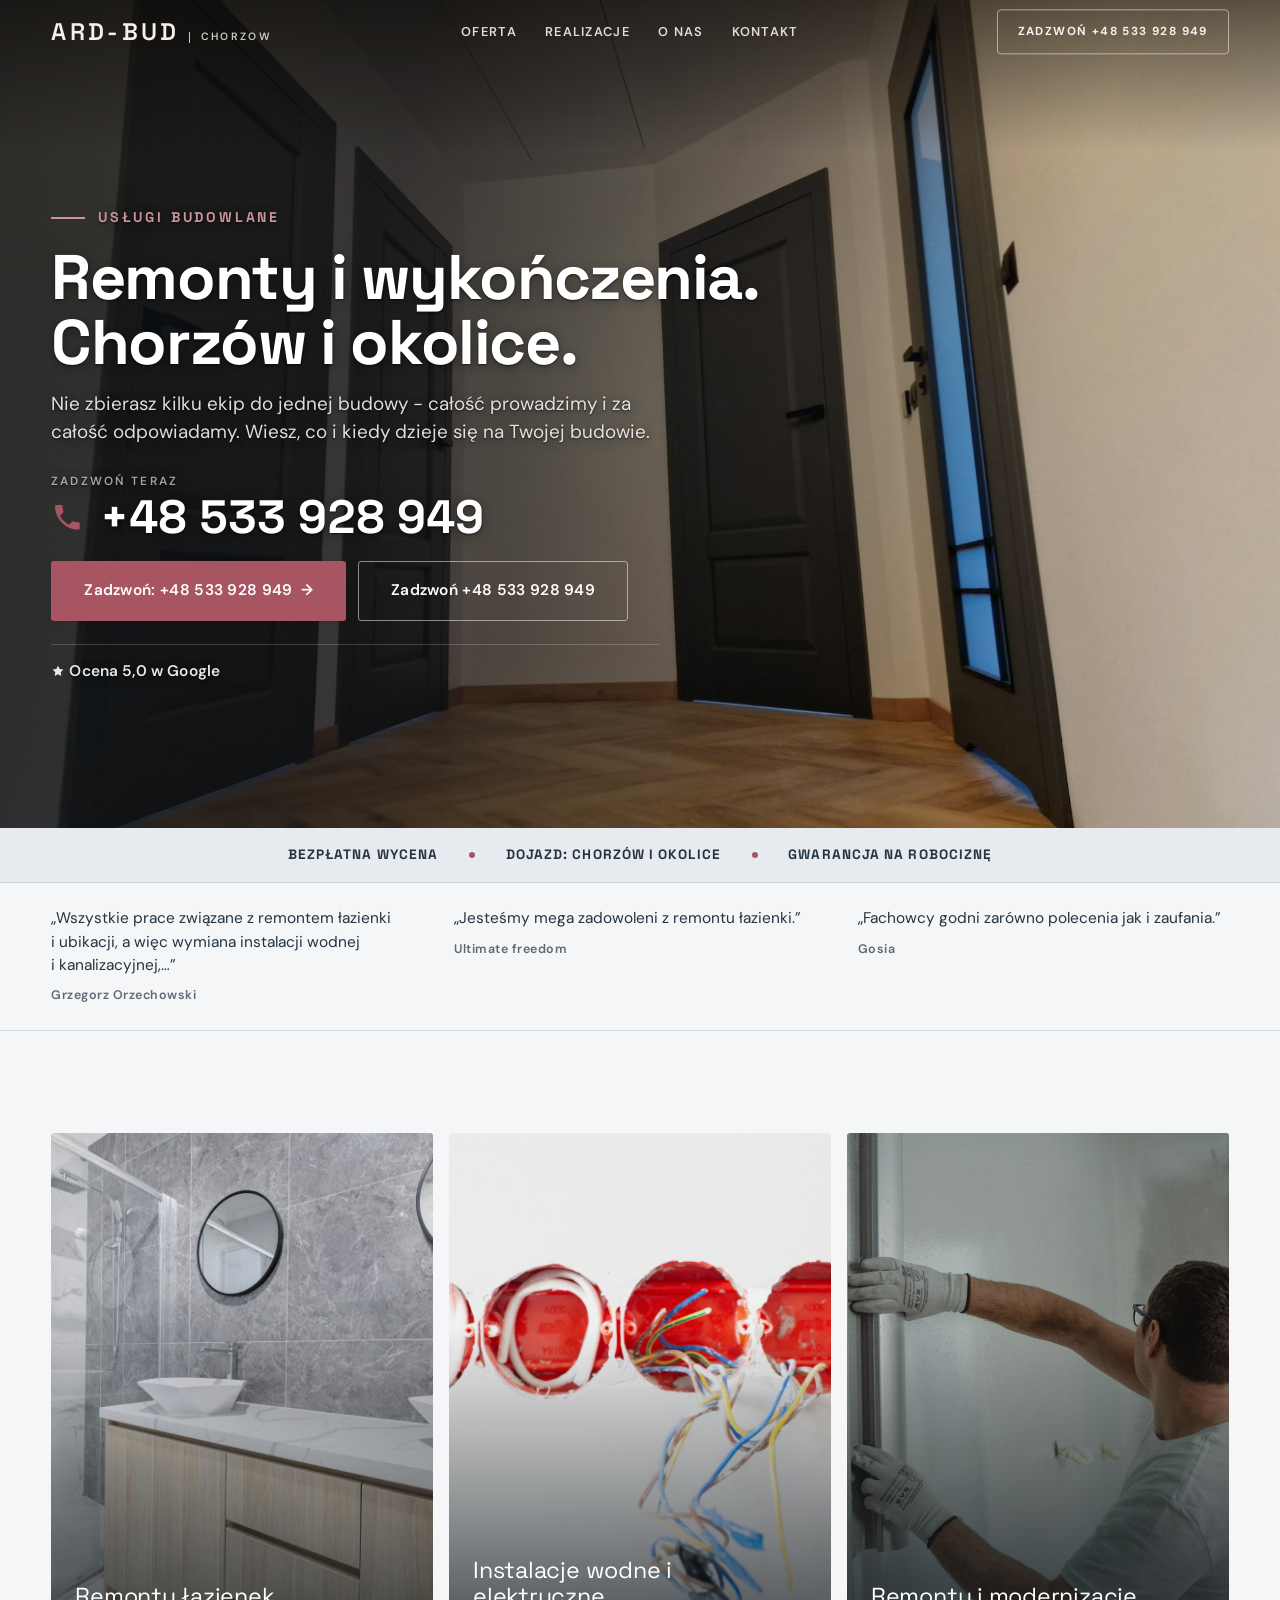
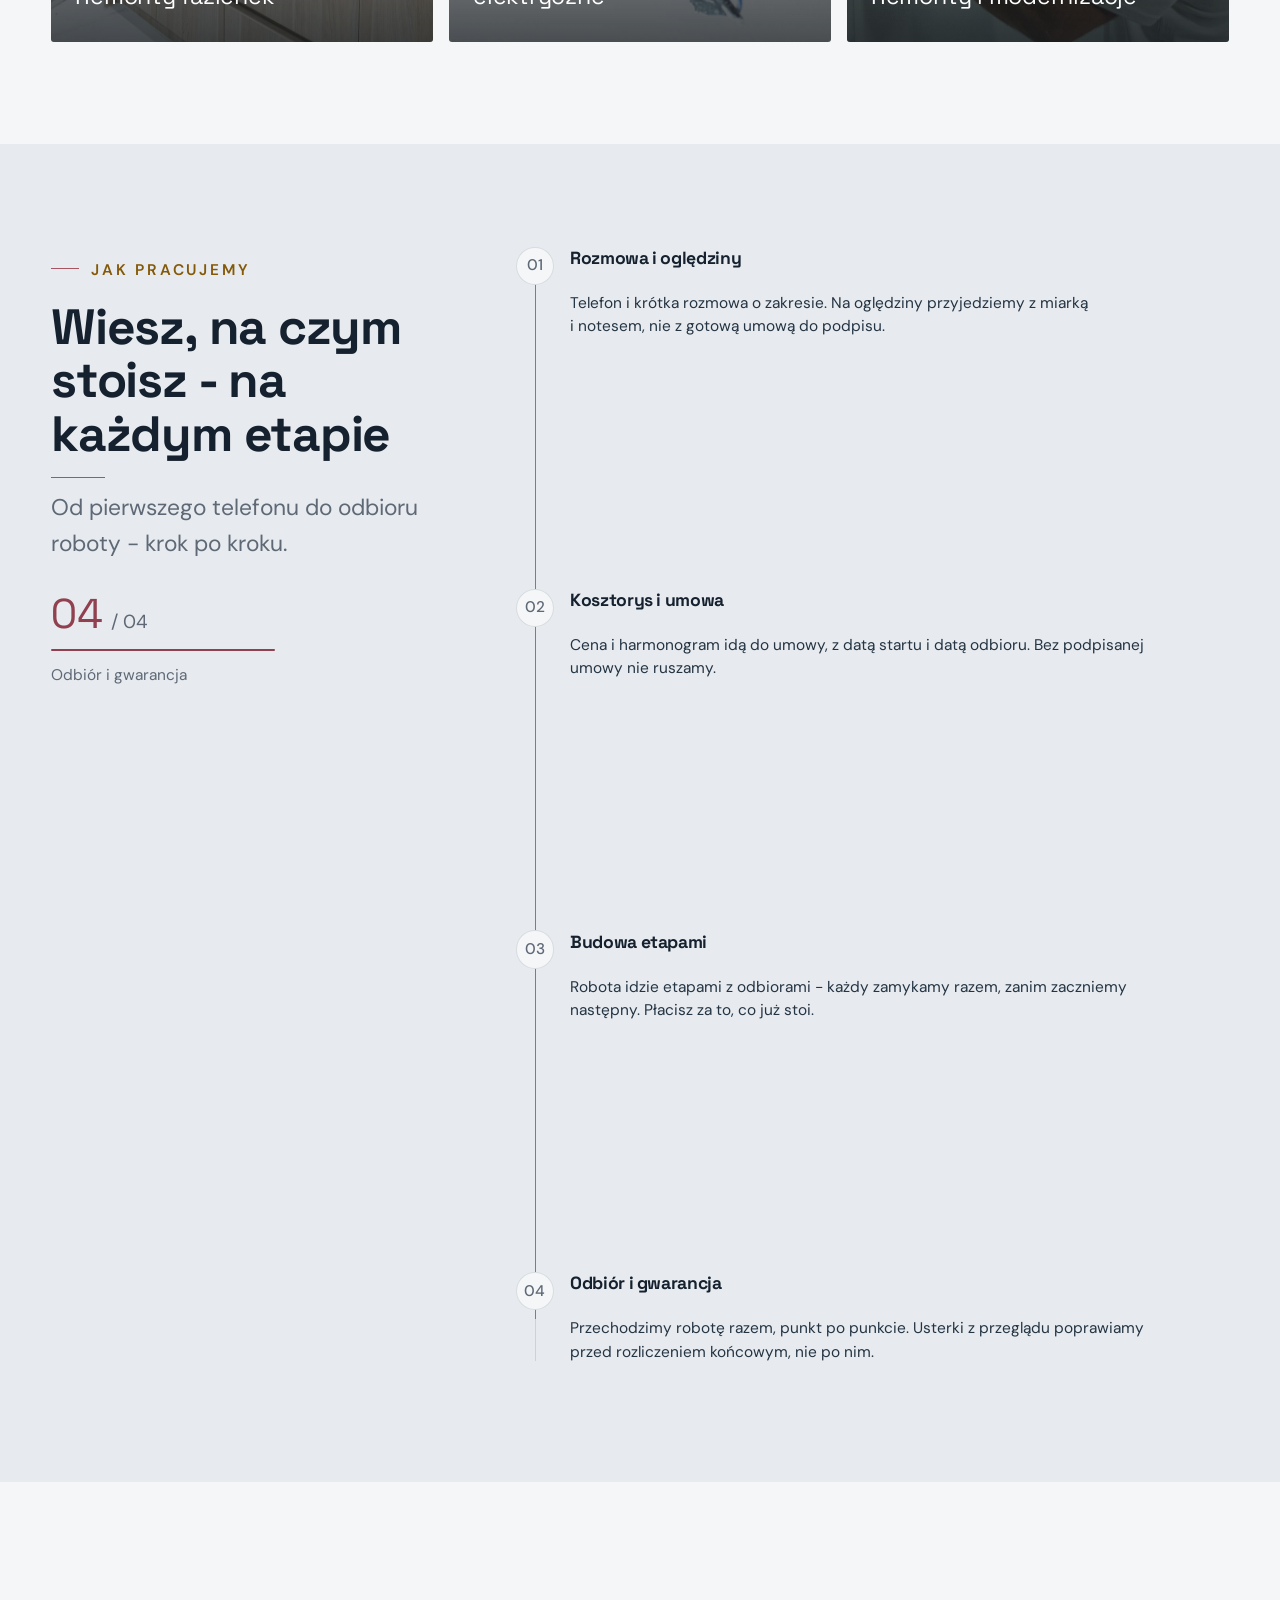
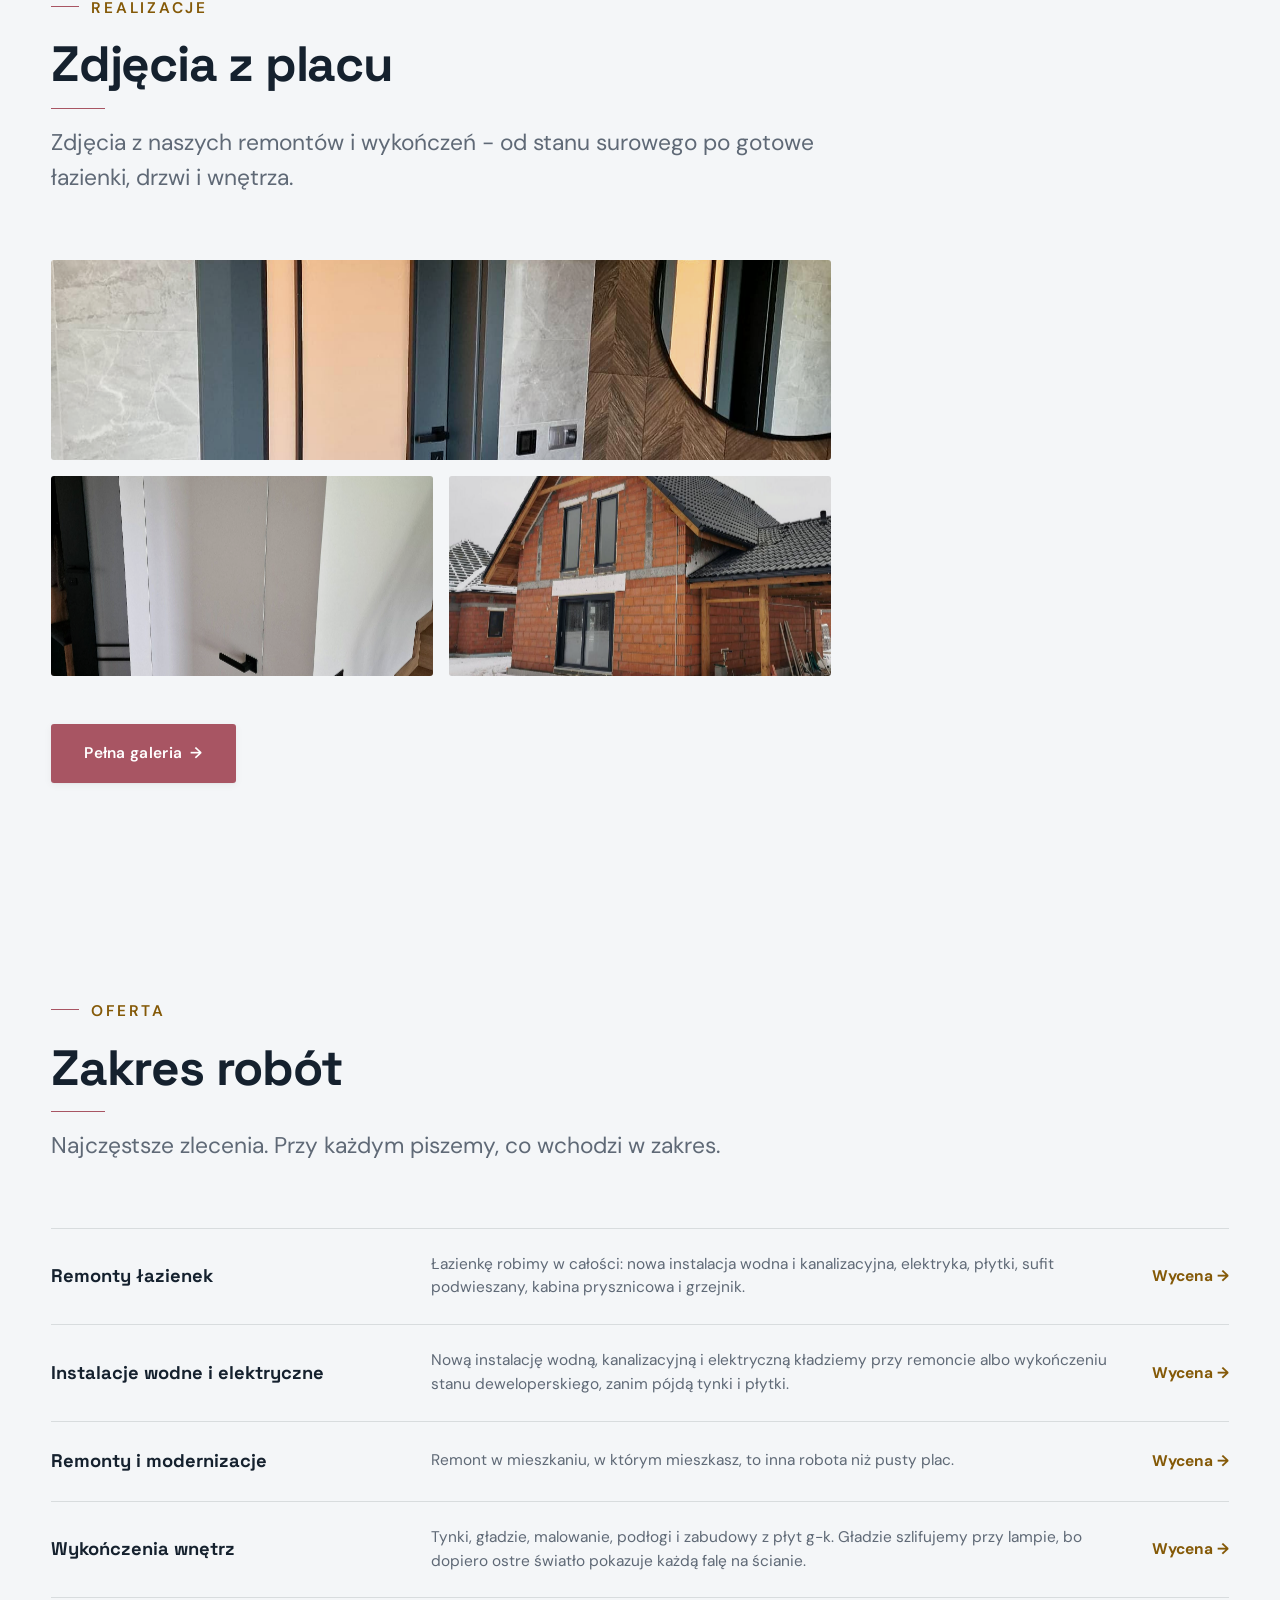
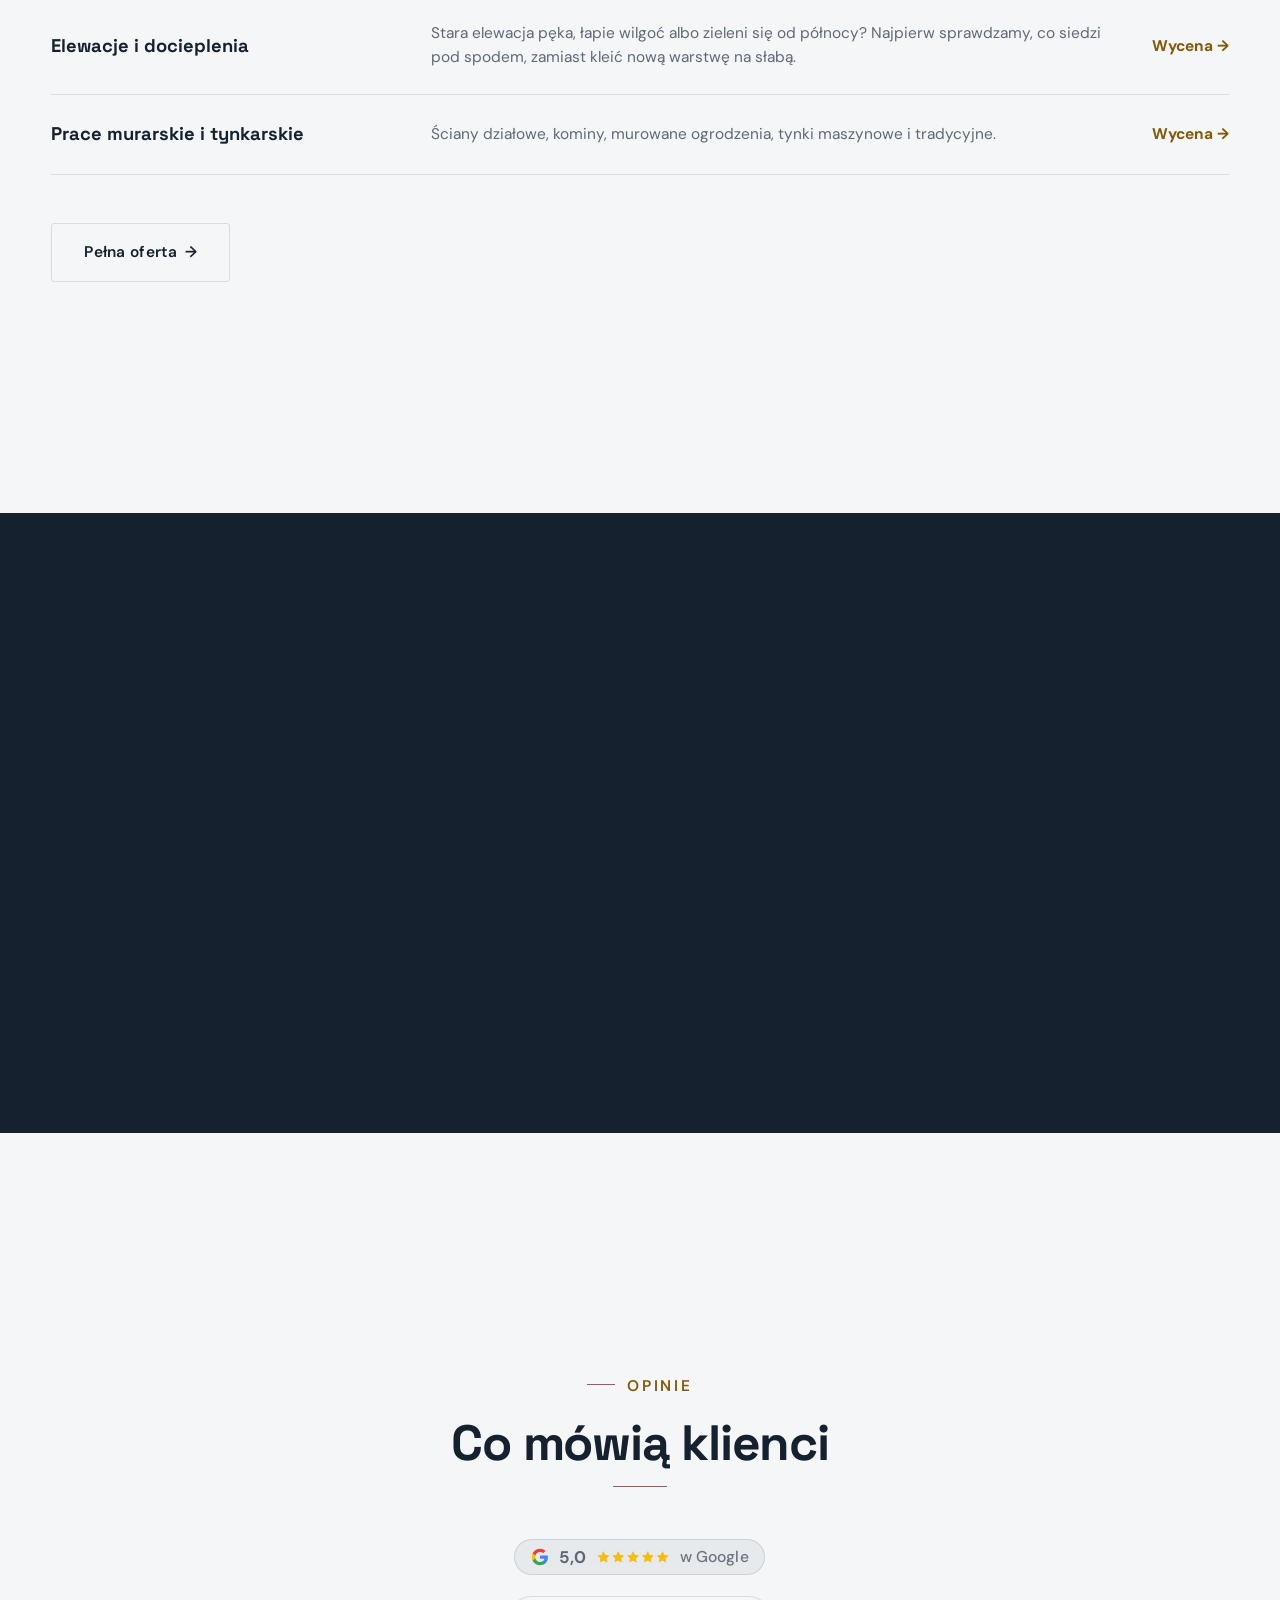
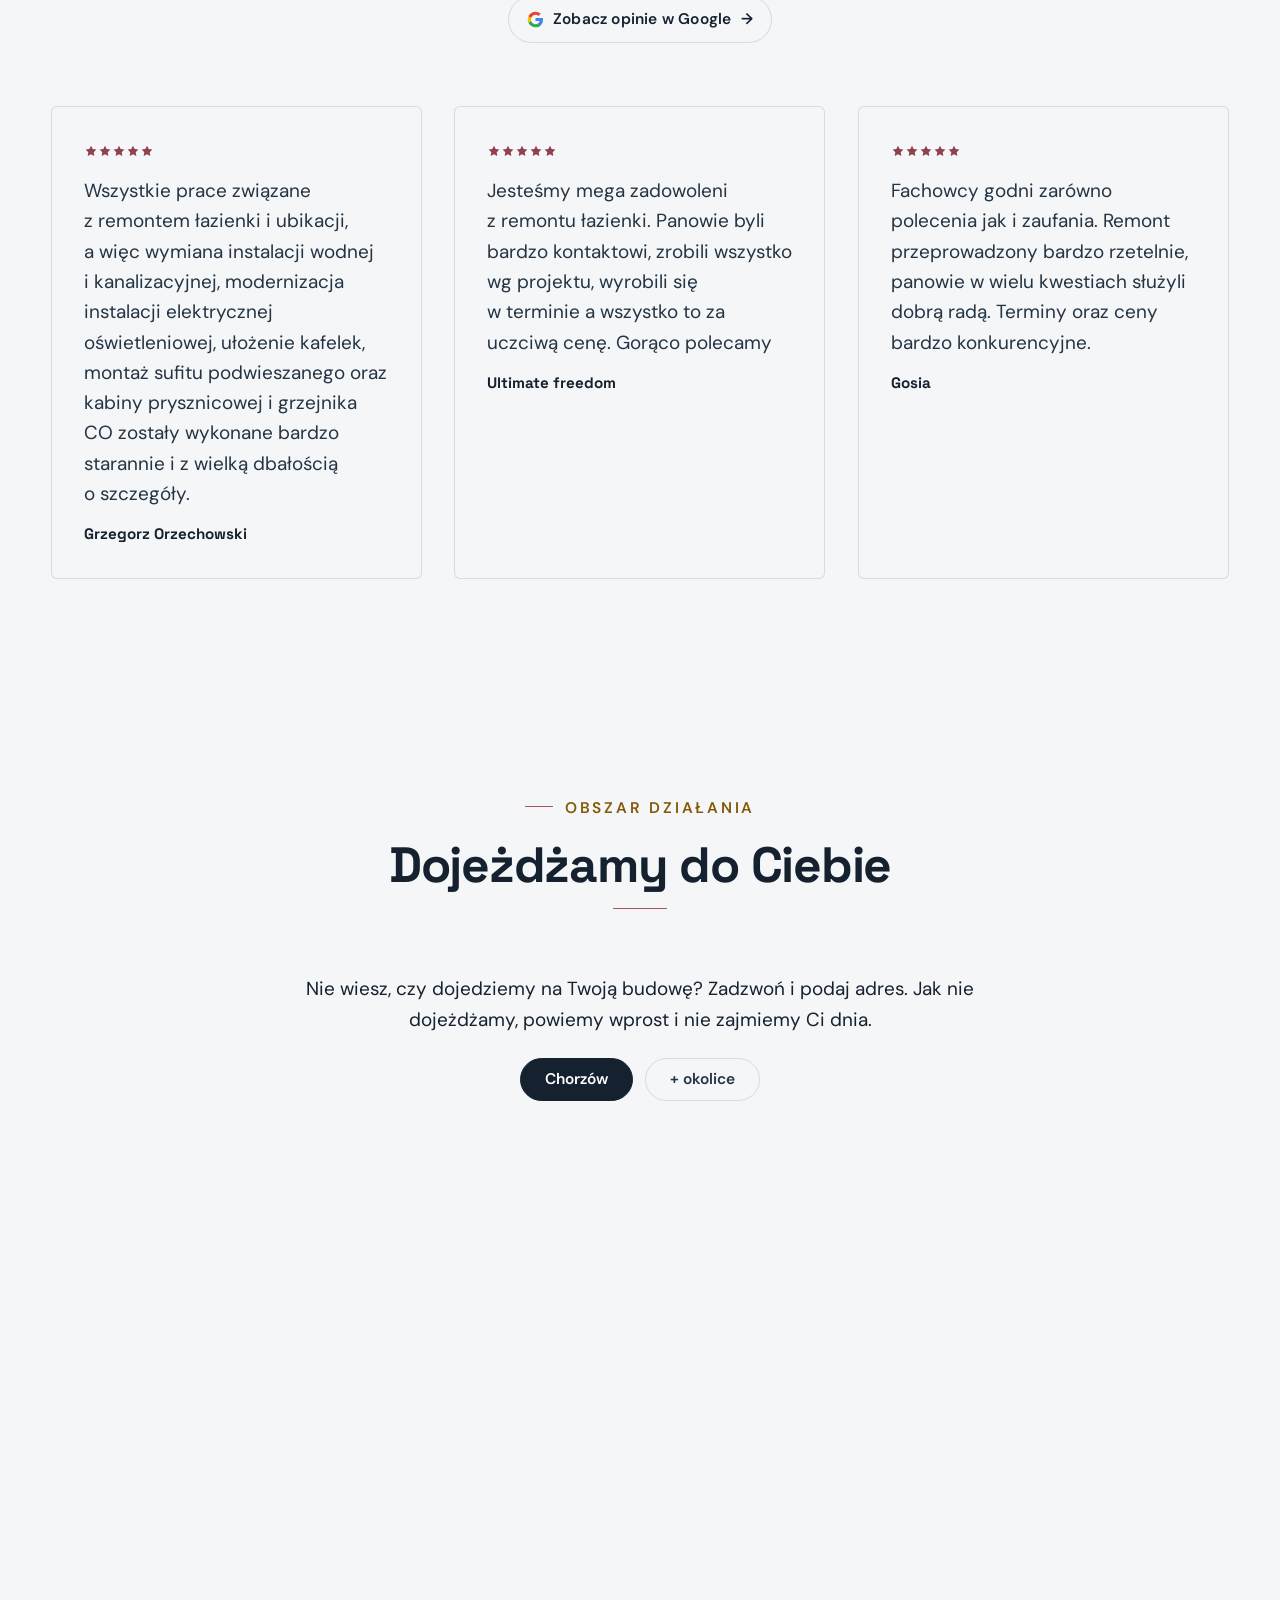
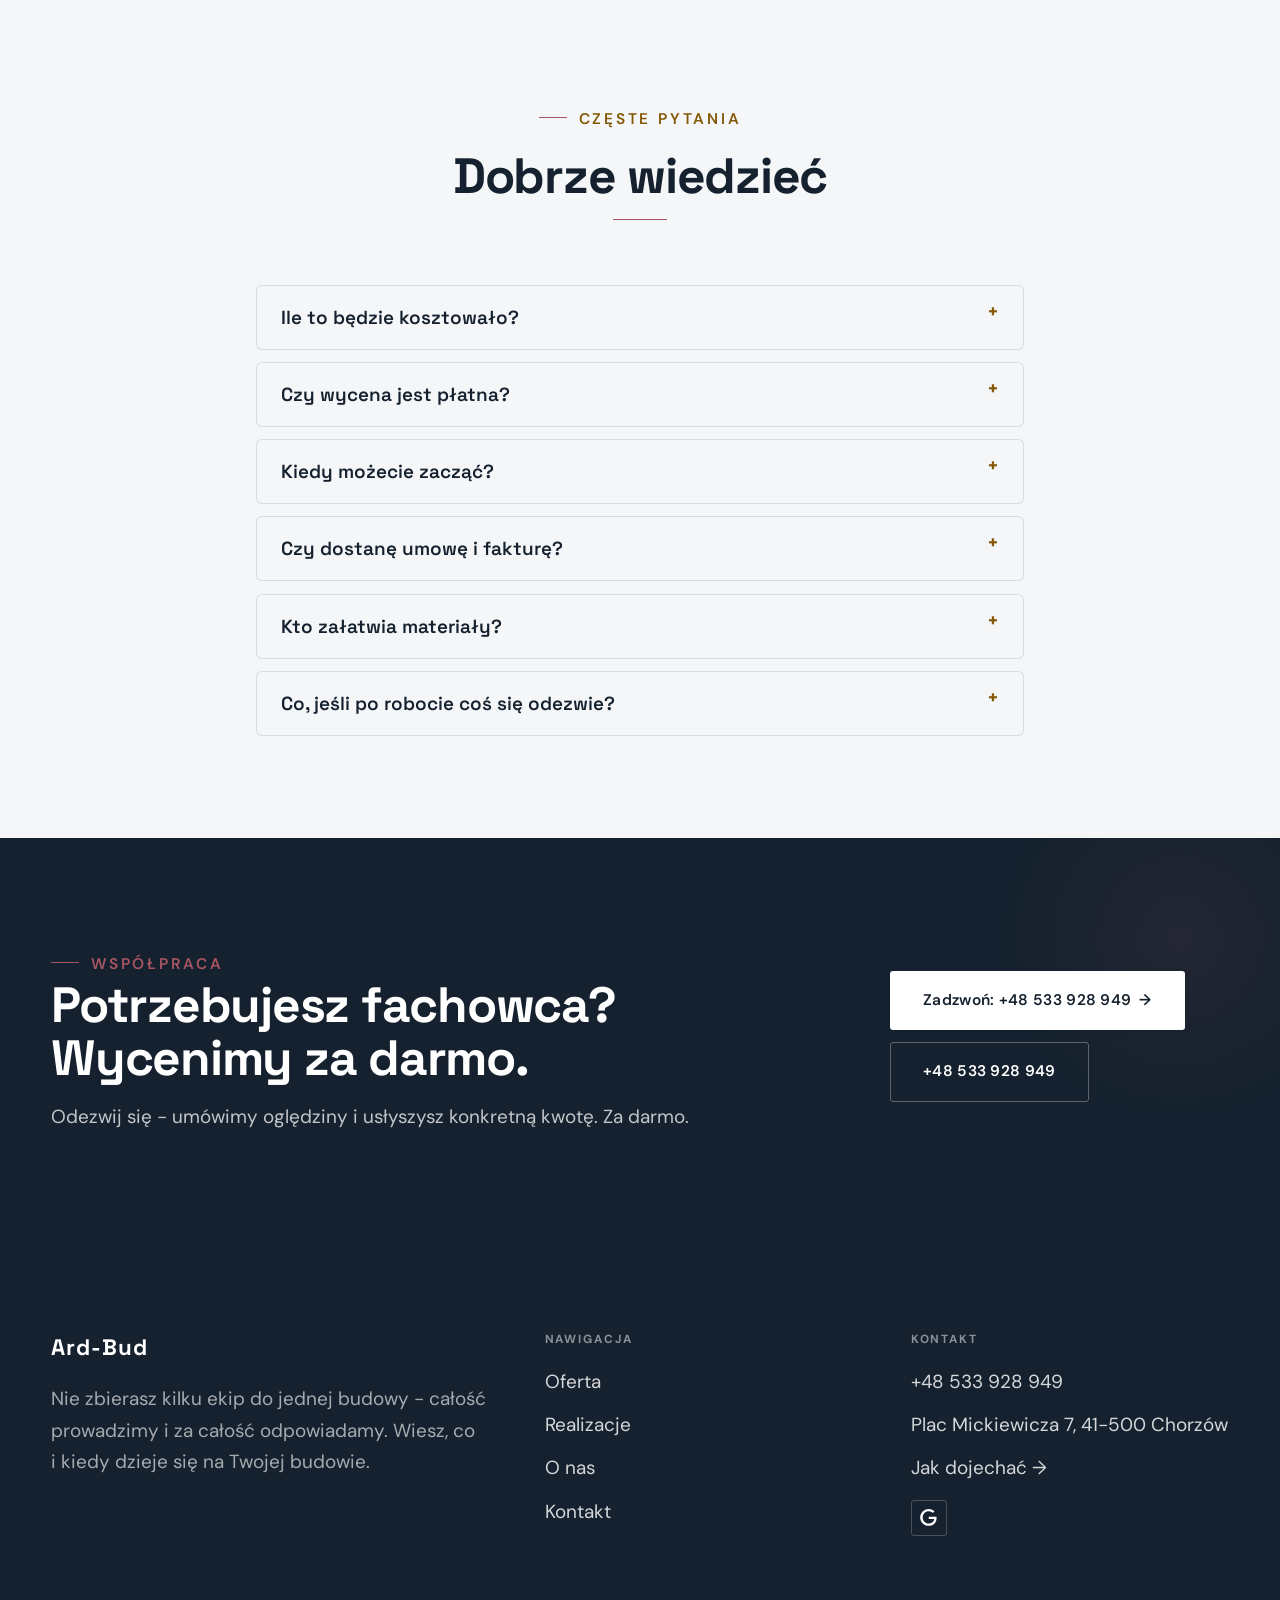
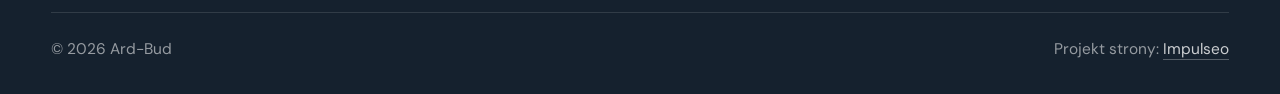
==== index.html @ e767c545 "Strona demo: ard-bud" ====
<!DOCTYPE html>
<html lang="pl">
<head>
<meta charset="UTF-8">
<meta name="viewport" content="width=device-width, initial-scale=1.0">
<title>Ard-Bud - remonty i wykończenia</title>
<meta name="description" content="Firma remontowo-budowlana w Chorzowie: remonty łazienek, instalacje, wykończenia wnętrz, elewacje. Kosztorys i termin na piśmie przed robotą. Zadzwoń: +48 533 928 949.">
<link rel="canonical" href="https://kris20032.github.io/ard-bud/">
<meta name="robots" content="noindex, nofollow">
<meta property="og:type" content="website">
<meta property="og:locale" content="pl_PL">
<meta property="og:site_name" content="Ard-Bud">
<meta property="og:title" content="Ard-Bud - remonty i wykończenia">
<meta property="og:description" content="Firma remontowo-budowlana w Chorzowie: remonty łazienek, instalacje, wykończenia wnętrz, elewacje. Kosztorys i termin na piśmie przed robotą. Zadzwoń: +48 533 928 949.">
<meta property="og:url" content="https://kris20032.github.io/ard-bud/">
<meta property="og:image" content="https://kris20032.github.io/ard-bud/img/og.jpg">
<meta property="og:image:width" content="1200">
<meta property="og:image:height" content="630">
<meta name="twitter:card" content="summary_large_image">
<script type="application/ld+json">{"@context": "https://schema.org", "@type": "GeneralContractor", "name": "Ard-Bud", "url": "https://kris20032.github.io/ard-bud/", "telephone": "+48533928949", "image": "https://kris20032.github.io/ard-bud/img/og.jpg", "areaServed": "Chorzów", "sameAs": ["https://maps.google.com/?cid=15776349872217320784"]}</script>
<link rel="preconnect" href="https://fonts.googleapis.com">
<link rel="preconnect" href="https://fonts.gstatic.com" crossorigin>
<link href="https://fonts.googleapis.com/css2?family=Space+Grotesk:wght@500;600;700&family=DM+Sans:opsz,wght@9..40,400;9..40,500;9..40,600&display=swap" rel="stylesheet">
<link rel="stylesheet" href="assets/styles.css?v=98230df2">
</head>
<body>

<header class="nav">
  <div class="wrap nav-inner">
    <a class="brand" href="index.html"><span class="name">Ard-Bud</span><span class="sub">Chorzów</span></a>
    <nav class="nav-links">
      <a href="oferta.html">Oferta</a>
      <a href="realizacje.html">Realizacje</a>
      <a href="o-nas.html">O nas</a>
      <a href="kontakt.html">Kontakt</a>
      <a href="tel:+48533928949" class="btn btn-accent">Zadzwoń +48 533 928 949</a>
    </nav>
    <button class="nav-toggle" aria-label="Menu"><span></span><span></span><span></span></button>
  </div>
</header>

<main>
<section class="hero-fach">
  <img class="hf-photo" src="img/hero.jpg" fetchpriority="high" data-rotate="img/g2.jpg|img/g4.jpg" alt="Ard-Bud" width="2000" height="925">
  <div class="hf-panel">
    <div class="hf-inner">
      <span class="hf-kicker">Usługi budowlane</span>
      <h1 class="hf-title">Remonty i wykończenia. Chorzów i okolice. <em></em></h1>
      <p class="hf-lead">Nie zbierasz kilku ekip do jednej budowy - całość prowadzimy i za całość odpowiadamy. Wiesz, co i kiedy dzieje się na Twojej budowie.</p>
      <a class="hf-phone" href="tel:+48533928949"><span class="hf-phone-lab">Zadzwoń teraz</span><span class="hf-phone-num"><svg class="ico-tel" width="16" height="16" viewBox="0 0 24 24" fill="none" aria-hidden="true"><path d="M6.6 10.8a15.5 15.5 0 0 0 6.6 6.6l2.2-2.2a1 1 0 0 1 1-.24 11.4 11.4 0 0 0 3.6.58 1 1 0 0 1 1 1V20a1 1 0 0 1-1 1A17 17 0 0 1 3 4a1 1 0 0 1 1-1h3.5a1 1 0 0 1 1 1c0 1.25.2 2.46.58 3.6a1 1 0 0 1-.25 1l-2.23 2.2Z" fill="currentColor"/></svg> +48 533 928 949</span></a>
      <div class="hf-actions">
        <a href="kontakt.html" class="btn btn-accent">Zadzwoń: +48 533 928 949 <span class="arr">→</span></a>
        <a href="tel:+48533928949" class="btn btn-ghost hf-ghost">Zadzwoń +48 533 928 949</a>
      </div>
      <div class="hf-trust"><svg class="ico-star" width="14" height="14" viewBox="0 0 24 24" style="vertical-align:-2px" aria-hidden="true"><path d="M12 2.8l2.85 5.8 6.4.93-4.63 4.5 1.1 6.37L12 17.4l-5.72 3 1.1-6.37-4.63-4.5 6.4-.93L12 2.8Z" fill="currentColor"/></svg> Ocena 5,0 w Google</div>
    </div>
  </div>
</section>
<section class="fach-promise">
  <div class="wrap">
    <ul class="fp-row reveal"><li>Bezpłatna wycena</li><li>Dojazd: Chorzów i okolice</li><li>Gwarancja na robociznę</li></ul>
  </div>
</section>
<section class="opinie-mini" aria-label="Opinie klientów">
  <div class="wrap">
    <div class="om-row">
      <div class="om-item reveal"><blockquote>„Wszystkie prace związane z remontem łazienki i ubikacji, a więc wymiana instalacji wodnej i kanalizacyjnej,…”</blockquote><span class="om-autor">Grzegorz Orzechowski</span></div>
      <div class="om-item reveal"><blockquote>„Jesteśmy mega zadowoleni z remontu łazienki.”</blockquote><span class="om-autor">Ultimate freedom</span></div>
      <div class="om-item reveal"><blockquote>„Fachowcy godni zarówno polecenia jak i zaufania.”</blockquote><span class="om-autor">Gosia</span></div>
    </div>
  </div>
</section>
<section class="gateways-band">
  <div class="wrap">
    <div class="gateways">
      <a href="oferta.html" class="gateway reveal"><img src="img/g7.jpg" alt="Remonty łazienek" loading="lazy" width="1800" height="1200" decoding="async"><span class="g-ttl">Remonty łazienek</span></a>
      <a href="oferta.html" class="gateway reveal"><img src="img/g8.jpg" alt="Instalacje wodne i elektryczne" loading="lazy" width="1800" height="1200" decoding="async"><span class="g-ttl">Instalacje wodne i elektryczne</span></a>
      <a href="oferta.html" class="gateway reveal"><img src="img/g14.jpg" alt="Remonty i modernizacje" loading="lazy" width="1600" height="1066" decoding="async"><span class="g-ttl">Remonty i modernizacje</span></a>
    </div>
  </div>
</section>
<section class="proces proces-os fachowcy">
  <div class="wrap proc-grid">
    <div class="proc-side">
      <div class="head reveal">
        <span class="eyebrow">Jak pracujemy</span>
        <h2>Wiesz, na czym stoisz - na każdym etapie</h2>
        <p>Od pierwszego telefonu do odbioru roboty - krok po kroku.</p>
      </div>
      <div class="proc-count" aria-hidden="true"><span class="pc-cur">01</span><span class="pc-all">/ 04</span></div>
      <div class="proc-bar" aria-hidden="true"><i></i></div>
      <p class="proc-now" aria-hidden="true">Rozmowa i oględziny</p>
    </div>
    <ol class="proces-line">
      <li class="reveal"><span class="pno">01</span><h3>Rozmowa i oględziny</h3><p>Telefon i krótka rozmowa o zakresie. Na oględziny przyjedziemy z miarką i notesem, nie z gotową umową do podpisu.</p></li>
      <li class="reveal"><span class="pno">02</span><h3>Kosztorys i umowa</h3><p>Cena i harmonogram idą do umowy, z datą startu i datą odbioru. Bez podpisanej umowy nie ruszamy.</p></li>
      <li class="reveal"><span class="pno">03</span><h3>Budowa etapami</h3><p>Robota idzie etapami z odbiorami - każdy zamykamy razem, zanim zaczniemy następny. Płacisz za to, co już stoi.</p></li>
      <li class="reveal"><span class="pno">04</span><h3>Odbiór i gwarancja</h3><p>Przechodzimy robotę razem, punkt po punkcie. Usterki z przeglądu poprawiamy przed rozliczeniem końcowym, nie po nim.</p></li>
    </ol>
  </div>
</section>
<section>
  <div class="wrap">
    <div class="head reveal">
      <span class="eyebrow">Realizacje</span>
      <h2>Zdjęcia z placu</h2>
      <p>Zdjęcia z naszych remontów i wykończeń - od stanu surowego po gotowe łazienki, drzwi i wnętrza.</p>
    </div>
    <div class="gallery">
      <div class="tile t-two3 reveal"><img src="img/g1.jpg" alt="Ard-Bud" loading="lazy" width="1456" height="1600" decoding="async"></div>
      <div class="tile t-third reveal"><img src="img/g3.jpg" alt="Ard-Bud" loading="lazy" width="1500" height="2000" decoding="async"></div>
      <div class="tile t-third reveal"><img src="img/g5.jpg" alt="Ard-Bud" loading="lazy" width="1500" height="2000" decoding="async"></div>
      <div class="tile t-third reveal"><img src="img/g6.jpg" alt="Ard-Bud" loading="lazy" width="1440" height="1392" decoding="async"></div>
      <div class="tile t-third reveal"><img src="img/about.jpg" alt="Ard-Bud" loading="lazy" width="1500" height="2000" decoding="async"></div>
    </div>
    <div style="margin-top:var(--space-7)" class="reveal"><a href="realizacje.html" class="btn btn-accent">Pełna galeria <span class="arr">→</span></a></div>
  </div>
</section>
<section class="fach-uslugi">
  <div class="wrap">
    <div class="head reveal">
      <span class="eyebrow">Oferta</span>
      <h2>Zakres robót</h2>
      <p>Najczęstsze zlecenia. Przy każdym piszemy, co wchodzi w zakres.</p>
    </div>
    <ul class="fu-list">
      <li class="fu-row reveal"><div class="fu-name">Remonty łazienek</div><div class="fu-desc">Łazienkę robimy w całości: nowa instalacja wodna i kanalizacyjna, elektryka, płytki, sufit podwieszany, kabina prysznicowa i grzejnik.</div><a class="fu-cta" href="kontakt.html">Wycena <span class="arr">→</span></a></li>
      <li class="fu-row reveal"><div class="fu-name">Instalacje wodne i elektryczne</div><div class="fu-desc">Nową instalację wodną, kanalizacyjną i elektryczną kładziemy przy remoncie albo wykończeniu stanu deweloperskiego, zanim pójdą tynki i płytki.</div><a class="fu-cta" href="kontakt.html">Wycena <span class="arr">→</span></a></li>
      <li class="fu-row reveal"><div class="fu-name">Remonty i modernizacje</div><div class="fu-desc">Remont w mieszkaniu, w którym mieszkasz, to inna robota niż pusty plac.</div><a class="fu-cta" href="kontakt.html">Wycena <span class="arr">→</span></a></li>
      <li class="fu-row reveal"><div class="fu-name">Wykończenia wnętrz</div><div class="fu-desc">Tynki, gładzie, malowanie, podłogi i zabudowy z płyt g-k. Gładzie szlifujemy przy lampie, bo dopiero ostre światło pokazuje każdą falę na ścianie.</div><a class="fu-cta" href="kontakt.html">Wycena <span class="arr">→</span></a></li>
      <li class="fu-row reveal"><div class="fu-name">Elewacje i docieplenia</div><div class="fu-desc">Stara elewacja pęka, łapie wilgoć albo zieleni się od północy? Najpierw sprawdzamy, co siedzi pod spodem, zamiast kleić nową warstwę na słabą.</div><a class="fu-cta" href="kontakt.html">Wycena <span class="arr">→</span></a></li>
      <li class="fu-row reveal"><div class="fu-name">Prace murarskie i tynkarskie</div><div class="fu-desc">Ściany działowe, kominy, murowane ogrodzenia, tynki maszynowe i tradycyjne.</div><a class="fu-cta" href="kontakt.html">Wycena <span class="arr">→</span></a></li>
    </ul>
    <div style="margin-top:var(--space-7)" class="reveal"><a href="oferta.html" class="btn btn-ghost">Pełna oferta <span class="arr">→</span></a></div>
  </div>
</section>
<section class="stopklatka" aria-hidden="true">
  <div class="stk-bg" style="background-image:url(img/g10.jpg)"></div>
</section>
<section class="opinie">
  <div class="wrap">
    <div class="head center reveal">
      <span class="eyebrow">Opinie</span>
      <h2>Co mówią klienci</h2>
    </div>
    <p class="op-meta reveal"><span class="g-badge"><svg class="gb-ico" viewBox="0 0 24 24" width="18" height="18" aria-hidden="true"><path fill="#4285F4" d="M22.56 12.25c0-.78-.07-1.53-.2-2.25H12v4.26h5.92c-.26 1.37-1.04 2.53-2.21 3.31v2.77h3.57c2.08-1.92 3.28-4.74 3.28-8.09z"/><path fill="#34A853" d="M12 23c2.97 0 5.46-.98 7.28-2.66l-3.57-2.77c-.98.66-2.23 1.06-3.71 1.06-2.86 0-5.29-1.93-6.16-4.53H2.18v2.84C3.99 20.53 7.7 23 12 23z"/><path fill="#FBBC05" d="M5.84 14.09c-.22-.66-.35-1.36-.35-2.09s.13-1.43.35-2.09V7.07H2.18C1.43 8.55 1 10.22 1 12s.43 3.45 1.18 4.93l2.85-2.22.81-.62z"/><path fill="#EA4335" d="M12 5.38c1.62 0 3.06.56 4.21 1.64l3.15-3.15C17.45 2.09 14.97 1 12 1 7.7 1 3.99 3.47 2.18 7.07l3.66 2.84c.87-2.6 3.3-4.53 6.16-4.53z"/></svg><b class="gb-ocena">5,0</b><svg class="gb-stars" viewBox="0 0 90 18" width="74" height="14.8" aria-hidden="true"><g fill="currentColor" opacity=".26"><path transform="translate(0,0)" d="M9 1.6l2.2 4.46 4.92.72-3.56 3.47.84 4.9L9 12.74l-4.4 2.31.84-4.9L1.88 6.68l4.92-.72L9 1.6Z"/><path transform="translate(18,0)" d="M9 1.6l2.2 4.46 4.92.72-3.56 3.47.84 4.9L9 12.74l-4.4 2.31.84-4.9L1.88 6.68l4.92-.72L9 1.6Z"/><path transform="translate(36,0)" d="M9 1.6l2.2 4.46 4.92.72-3.56 3.47.84 4.9L9 12.74l-4.4 2.31.84-4.9L1.88 6.68l4.92-.72L9 1.6Z"/><path transform="translate(54,0)" d="M9 1.6l2.2 4.46 4.92.72-3.56 3.47.84 4.9L9 12.74l-4.4 2.31.84-4.9L1.88 6.68l4.92-.72L9 1.6Z"/><path transform="translate(72,0)" d="M9 1.6l2.2 4.46 4.92.72-3.56 3.47.84 4.9L9 12.74l-4.4 2.31.84-4.9L1.88 6.68l4.92-.72L9 1.6Z"/></g><clipPath id="gs1000"><rect x="0" y="0" width="90.0" height="18"/></clipPath><g fill="#FBBC04" clip-path="url(#gs1000)"><path transform="translate(0,0)" d="M9 1.6l2.2 4.46 4.92.72-3.56 3.47.84 4.9L9 12.74l-4.4 2.31.84-4.9L1.88 6.68l4.92-.72L9 1.6Z"/><path transform="translate(18,0)" d="M9 1.6l2.2 4.46 4.92.72-3.56 3.47.84 4.9L9 12.74l-4.4 2.31.84-4.9L1.88 6.68l4.92-.72L9 1.6Z"/><path transform="translate(36,0)" d="M9 1.6l2.2 4.46 4.92.72-3.56 3.47.84 4.9L9 12.74l-4.4 2.31.84-4.9L1.88 6.68l4.92-.72L9 1.6Z"/><path transform="translate(54,0)" d="M9 1.6l2.2 4.46 4.92.72-3.56 3.47.84 4.9L9 12.74l-4.4 2.31.84-4.9L1.88 6.68l4.92-.72L9 1.6Z"/><path transform="translate(72,0)" d="M9 1.6l2.2 4.46 4.92.72-3.56 3.47.84 4.9L9 12.74l-4.4 2.31.84-4.9L1.88 6.68l4.92-.72L9 1.6Z"/></g></svg><span class="gb-txt">w Google</span></span></p>
    <p class="op-meta reveal"><a class="op-google" href="https://maps.google.com/?cid=15776349872217320784" target="_blank" rel="noopener"><svg class="op-g-ico" viewBox="0 0 24 24" width="17" height="17" aria-hidden="true"><path fill="#4285F4" d="M22.56 12.25c0-.78-.07-1.53-.2-2.25H12v4.26h5.92c-.26 1.37-1.04 2.53-2.21 3.31v2.77h3.57c2.08-1.92 3.28-4.74 3.28-8.09z"/><path fill="#34A853" d="M12 23c2.97 0 5.46-.98 7.28-2.66l-3.57-2.77c-.98.66-2.23 1.06-3.71 1.06-2.86 0-5.29-1.93-6.16-4.53H2.18v2.84C3.99 20.53 7.7 23 12 23z"/><path fill="#FBBC05" d="M5.84 14.09c-.22-.66-.35-1.36-.35-2.09s.13-1.43.35-2.09V7.07H2.18C1.43 8.55 1 10.22 1 12s.43 3.45 1.18 4.93l2.85-2.22.81-.62z"/><path fill="#EA4335" d="M12 5.38c1.62 0 3.06.56 4.21 1.64l3.15-3.15C17.45 2.09 14.97 1 12 1 7.7 1 3.99 3.47 2.18 7.07l3.66 2.84c.87-2.6 3.3-4.53 6.16-4.53z"/></svg><span>Zobacz opinie w Google</span><span class="arr">→</span></a></p>
    <div class="opinie-grid">
      <figure class="op-card reveal"><span class="op-star"><svg class="ico-star" width="14" height="14" viewBox="0 0 24 24" style="vertical-align:-2px" aria-hidden="true"><path d="M12 2.8l2.85 5.8 6.4.93-4.63 4.5 1.1 6.37L12 17.4l-5.72 3 1.1-6.37-4.63-4.5 6.4-.93L12 2.8Z" fill="currentColor"/></svg><svg class="ico-star" width="14" height="14" viewBox="0 0 24 24" style="vertical-align:-2px" aria-hidden="true"><path d="M12 2.8l2.85 5.8 6.4.93-4.63 4.5 1.1 6.37L12 17.4l-5.72 3 1.1-6.37-4.63-4.5 6.4-.93L12 2.8Z" fill="currentColor"/></svg><svg class="ico-star" width="14" height="14" viewBox="0 0 24 24" style="vertical-align:-2px" aria-hidden="true"><path d="M12 2.8l2.85 5.8 6.4.93-4.63 4.5 1.1 6.37L12 17.4l-5.72 3 1.1-6.37-4.63-4.5 6.4-.93L12 2.8Z" fill="currentColor"/></svg><svg class="ico-star" width="14" height="14" viewBox="0 0 24 24" style="vertical-align:-2px" aria-hidden="true"><path d="M12 2.8l2.85 5.8 6.4.93-4.63 4.5 1.1 6.37L12 17.4l-5.72 3 1.1-6.37-4.63-4.5 6.4-.93L12 2.8Z" fill="currentColor"/></svg><svg class="ico-star" width="14" height="14" viewBox="0 0 24 24" style="vertical-align:-2px" aria-hidden="true"><path d="M12 2.8l2.85 5.8 6.4.93-4.63 4.5 1.1 6.37L12 17.4l-5.72 3 1.1-6.37-4.63-4.5 6.4-.93L12 2.8Z" fill="currentColor"/></svg></span><blockquote>Wszystkie prace związane z remontem łazienki i ubikacji, a więc wymiana instalacji wodnej i kanalizacyjnej, modernizacja instalacji elektrycznej oświetleniowej, ułożenie kafelek, montaż sufitu podwieszanego oraz kabiny prysznicowej i grzejnika CO zostały wykonane bardzo starannie i z wielką dbałością o szczegóły.</blockquote><span class="op-autor">Grzegorz Orzechowski</span></figure>
      <figure class="op-card reveal"><span class="op-star"><svg class="ico-star" width="14" height="14" viewBox="0 0 24 24" style="vertical-align:-2px" aria-hidden="true"><path d="M12 2.8l2.85 5.8 6.4.93-4.63 4.5 1.1 6.37L12 17.4l-5.72 3 1.1-6.37-4.63-4.5 6.4-.93L12 2.8Z" fill="currentColor"/></svg><svg class="ico-star" width="14" height="14" viewBox="0 0 24 24" style="vertical-align:-2px" aria-hidden="true"><path d="M12 2.8l2.85 5.8 6.4.93-4.63 4.5 1.1 6.37L12 17.4l-5.72 3 1.1-6.37-4.63-4.5 6.4-.93L12 2.8Z" fill="currentColor"/></svg><svg class="ico-star" width="14" height="14" viewBox="0 0 24 24" style="vertical-align:-2px" aria-hidden="true"><path d="M12 2.8l2.85 5.8 6.4.93-4.63 4.5 1.1 6.37L12 17.4l-5.72 3 1.1-6.37-4.63-4.5 6.4-.93L12 2.8Z" fill="currentColor"/></svg><svg class="ico-star" width="14" height="14" viewBox="0 0 24 24" style="vertical-align:-2px" aria-hidden="true"><path d="M12 2.8l2.85 5.8 6.4.93-4.63 4.5 1.1 6.37L12 17.4l-5.72 3 1.1-6.37-4.63-4.5 6.4-.93L12 2.8Z" fill="currentColor"/></svg><svg class="ico-star" width="14" height="14" viewBox="0 0 24 24" style="vertical-align:-2px" aria-hidden="true"><path d="M12 2.8l2.85 5.8 6.4.93-4.63 4.5 1.1 6.37L12 17.4l-5.72 3 1.1-6.37-4.63-4.5 6.4-.93L12 2.8Z" fill="currentColor"/></svg></span><blockquote>Jesteśmy mega zadowoleni z remontu łazienki. Panowie byli bardzo kontaktowi, zrobili wszystko wg projektu, wyrobili się w terminie a wszystko to za uczciwą cenę. Gorąco polecamy</blockquote><span class="op-autor">Ultimate freedom</span></figure>
      <figure class="op-card reveal"><span class="op-star"><svg class="ico-star" width="14" height="14" viewBox="0 0 24 24" style="vertical-align:-2px" aria-hidden="true"><path d="M12 2.8l2.85 5.8 6.4.93-4.63 4.5 1.1 6.37L12 17.4l-5.72 3 1.1-6.37-4.63-4.5 6.4-.93L12 2.8Z" fill="currentColor"/></svg><svg class="ico-star" width="14" height="14" viewBox="0 0 24 24" style="vertical-align:-2px" aria-hidden="true"><path d="M12 2.8l2.85 5.8 6.4.93-4.63 4.5 1.1 6.37L12 17.4l-5.72 3 1.1-6.37-4.63-4.5 6.4-.93L12 2.8Z" fill="currentColor"/></svg><svg class="ico-star" width="14" height="14" viewBox="0 0 24 24" style="vertical-align:-2px" aria-hidden="true"><path d="M12 2.8l2.85 5.8 6.4.93-4.63 4.5 1.1 6.37L12 17.4l-5.72 3 1.1-6.37-4.63-4.5 6.4-.93L12 2.8Z" fill="currentColor"/></svg><svg class="ico-star" width="14" height="14" viewBox="0 0 24 24" style="vertical-align:-2px" aria-hidden="true"><path d="M12 2.8l2.85 5.8 6.4.93-4.63 4.5 1.1 6.37L12 17.4l-5.72 3 1.1-6.37-4.63-4.5 6.4-.93L12 2.8Z" fill="currentColor"/></svg><svg class="ico-star" width="14" height="14" viewBox="0 0 24 24" style="vertical-align:-2px" aria-hidden="true"><path d="M12 2.8l2.85 5.8 6.4.93-4.63 4.5 1.1 6.37L12 17.4l-5.72 3 1.1-6.37-4.63-4.5 6.4-.93L12 2.8Z" fill="currentColor"/></svg></span><blockquote>Fachowcy godni zarówno polecenia jak i zaufania. Remont przeprowadzony bardzo rzetelnie, panowie w wielu kwestiach służyli dobrą radą. Terminy oraz ceny bardzo konkurencyjne.</blockquote><span class="op-autor">Gosia</span></figure>
    </div>
  </div>
</section>
<section class="obszar">
  <div class="wrap">
    <div class="head center reveal">
      <span class="eyebrow">Obszar działania</span>
      <h2>Dojeżdżamy do Ciebie</h2>
    </div>
    <p class="obszar-txt reveal" style="text-align:center;max-width:60ch;margin:0 auto 1.4rem">Nie wiesz, czy dojedziemy na Twoją budowę? Zadzwoń i podaj adres. Jak nie dojeżdżamy, powiemy wprost i nie zajmiemy Ci dnia.</p>
    <ul class="obszar-list reveal"><li class="is-home">Chorzów</li><li>+ okolice</li></ul>
    <div class="obszar-mapa reveal" style="margin-top:var(--space-7)">
      <iframe title="Obszar działania - Chorzów i okolice" src="https://maps.google.com/maps?q=50.3057481%2C18.9470012&amp;z=11&amp;output=embed" loading="lazy" referrerpolicy="no-referrer-when-downgrade" style="width:100%;height:clamp(280px,38vh,420px);border:0;display:block;border-radius:var(--r-md)"></iframe>
    </div>
  </div>
</section>
<section class="faq-klinika">
  <div class="wrap">
    <div class="head center reveal">
      <span class="eyebrow">Częste pytania</span>
      <h2>Dobrze wiedzieć</h2>
    </div>
    <div class="faq-list">
      <details class="faq-item reveal"><summary>Ile to będzie kosztowało?</summary><p>Kosztorys rozpisujemy na etapy i materiały, więc widzisz, co ile kosztuje, i możesz zdjąć coś z listy, zanim podpiszemy umowę.</p></details>
      <details class="faq-item reveal"><summary>Czy wycena jest płatna?</summary><p>Nie. Oględziny i kosztorys w Chorzowie i najbliższej okolicy są bezpłatne i do niczego nie zobowiązują.</p></details>
      <details class="faq-item reveal"><summary>Kiedy możecie zacząć?</summary><p>Terminy ustawiamy z wyprzedzeniem, bo budowę prowadzimy do końca, zamiast żonglować kilkoma naraz. Zadzwoń - powiemy, kiedy realnie możemy wejść.</p></details>
      <details class="faq-item reveal"><summary>Czy dostanę umowę i fakturę?</summary><p>Tak, jedno i drugie. Umowa opisuje zakres, cenę, terminy i gwarancję, a fakturę dostajesz za każdy rozliczony etap.</p></details>
      <details class="faq-item reveal"><summary>Kto załatwia materiały?</summary><p>Jak wolisz. Możemy wziąć materiały na siebie, z fakturami do wglądu, albo pracować na tym, co kupisz - wtedy dostajesz od nas dokładną listę z ilościami.</p></details>
      <details class="faq-item reveal"><summary>Co, jeśli po robocie coś się odezwie?</summary><p>Pęknięcie na ścianie czy rysa przy oknie po roku to sprawa do naprawy, nie do dyskusji. Nasza robota - nasza poprawka, bez kombinowania.</p></details>
    </div>
  </div>
</section>
<section class="cta">
  <div class="wrap">
    <div class="reveal">
      <span class="eyebrow">Współpraca</span>
      <h2>Potrzebujesz fachowca? Wycenimy za darmo.</h2>
      <p>Odezwij się - umówimy oględziny i usłyszysz konkretną kwotę. Za darmo.</p>
    </div>
    <div class="cta-actions reveal">
      <a href="kontakt.html" class="btn btn-light">Zadzwoń: +48 533 928 949 <span class="arr">→</span></a>
      <a href="tel:+48533928949" class="btn btn-ghost btn-ghost-cta">+48 533 928 949</a>
    </div>
  </div>
</section>
</main>

<footer>
  <div class="wrap">
    <div class="foot-grid">
      <div class="foot-brand">
        <div class="name">Ard-Bud</div>
        <p>Nie zbierasz kilku ekip do jednej budowy - całość prowadzimy i za całość odpowiadamy. Wiesz, co i kiedy dzieje się na Twojej budowie.</p>
      </div>
      <div class="foot-col">
        <h4>Nawigacja</h4>
        <a href="oferta.html">Oferta</a>
        <a href="realizacje.html">Realizacje</a>
        <a href="o-nas.html">O nas</a>
        <a href="kontakt.html">Kontakt</a>
      </div>
      <div class="foot-col">
        <h4>Kontakt</h4>
        <a href="tel:+48533928949">+48 533 928 949</a>
        <p>Plac Mickiewicza 7, 41-500 Chorzów</p>
        <a href="https://maps.google.com/?cid=15776349872217320784" target="_blank" rel="noopener">Jak dojechać →</a>
      <div class="foot-soc">
        <a class="soc" href="https://maps.google.com/?cid=15776349872217320784" target="_blank" rel="noopener" aria-label="Google - Ard-Bud"><svg viewBox="0 0 24 24" aria-hidden="true" focusable="false"><path d="M12.48 10.92v3.28h7.84c-.24 1.84-.853 3.187-1.787 4.133-1.147 1.147-2.933 2.4-6.053 2.4-4.827 0-8.6-3.893-8.6-8.72s3.773-8.72 8.6-8.72c2.6 0 4.507 1.027 5.907 2.347l2.307-2.307C18.747 1.44 16.133 0 12.48 0 5.867 0 .307 5.387.307 12s5.56 12 12.173 12c3.573 0 6.267-1.173 8.373-3.36 2.16-2.16 2.84-5.213 2.84-7.667 0-.76-.053-1.467-.173-2.053H12.48z" fill="currentColor"/></svg></a>
      </div>
      </div>
    </div>
    <div class="foot-bot">
      <span>© 2026 Ard-Bud</span>
      <span>Projekt strony: <a class="foot-credit" href="https://impulseo.pl" target="_blank" rel="noopener">Impulseo</a></span>
    </div>
  </div>
</footer>
<div class="sticky-call"><a class="sc-call" href="tel:+48533928949"><svg class="ico-tel" width="16" height="16" viewBox="0 0 24 24" fill="none" aria-hidden="true"><path d="M6.6 10.8a15.5 15.5 0 0 0 6.6 6.6l2.2-2.2a1 1 0 0 1 1-.24 11.4 11.4 0 0 0 3.6.58 1 1 0 0 1 1 1V20a1 1 0 0 1-1 1A17 17 0 0 1 3 4a1 1 0 0 1 1-1h3.5a1 1 0 0 1 1 1c0 1.25.2 2.46.58 3.6a1 1 0 0 1-.25 1l-2.23 2.2Z" fill="currentColor"/></svg> Zadzwoń</a><a class="sc-quote" href="kontakt.html">Zadzwoń: +48 533 928 949</a></div>
<div class="demo-wazne" data-do="2026-10-22" data-cykl="3" hidden><svg class="dw-ico" width="13" height="13" viewBox="0 0 24 24" fill="none" aria-hidden="true"><circle cx="12" cy="12" r="8.6" stroke="currentColor" stroke-width="1.8"/><path d="M12 7.2V12l3.3 2" stroke="currentColor" stroke-width="1.8" stroke-linecap="round"/></svg><span class="dw-txt"></span></div>

<script src="assets/main.js"></script>
</body>
</html>
---- assets/styles.css ----
/* ============================================================
   STOLBASZ — premium, architektoniczny B2B fit-out
   Jasna paleta, zero brązu. System wg premium-web-craft.
   Projekt strony: Impulseo (impulseo.pl)
   ============================================================ */

:root{
  /* PALETA — jasna, architektoniczna, chłodna */
  --paper:#F4F6F8;          /* główne tło */
  --paper-2:#E7EBEF;        /* sekcje alternatywne (chłodny jasny szary) */
  --paper-3:#E7EBEF;        /* delikatne wypełnienia */
  --ink:#15212E;            /* tekst główny — chłodny grafit */
  --ink-soft:#243443;       /* nagłówki drugorzędne */
  --muted:#6B7785;          /* tekst poboczny */
  --line:rgba(21,33,46,.12);/* hairline */
  --accent:#E8A317;         /* stonowany petrol-slate — jedyny akcent */
  --accent-d:#C9870C;
  --accent-soft:rgba(232,163,23,.10);
  --dark:#15212E;           /* sekcje ciemne (stopka/CTA) */

  /* HOVER ZDJĘĆ — JEDEN standard dla całego silnika (decyzja K. 04.08.2026, artefakt z wariantami).
     AKTUALNE (K.+Szymon 09.08.2026, wybór z artefaktu 6 wariantów): zoom 1.05 przy 1.4s -
     przy tak długim czasie mocniejszy kadr NIE skacze, tylko „oddycha". Poprzedni standard
     (1.02 / .55s z 04.08) odbierany jako dynamiczny i szybki.
     Spoczynek lekko przygaszony, ale TYLKO tam, gdzie jest mysz (@media hover:hover) —
     na telefonie zdjęcia zostają w pełnej jasności. */
  --img-zoom:1.05;                   /* K.+Szymon 09.08: wariant F z artefaktu porównawczego */
  --img-rest:brightness(.95) saturate(.99);
  --img-hot:brightness(1.06) saturate(1.05);
  --img-dur:1.4s;                    /* K.+Szymon 09.08 (wariant F): powoli = elegancko */
  --img-ease:cubic-bezier(.16,.84,.44,1);  /* miękki ogon, efekt „oddychania" */

  /* ODSTĘPY — skala 4/8 */
  --space-1:4px; --space-2:8px; --space-3:12px; --space-4:16px; --space-5:24px;
  --space-6:32px; --space-7:48px; --space-8:64px; --space-9:96px; --space-10:128px;

  /* TYPOGRAFIA — fluid clamp() (skala podbita 16.07.2026: większe, czytelniejsze litery — uwaga Adama) */
  --text-sm:clamp(.9rem,.87rem + .12vw,1rem);
  --text-base:clamp(1.08rem,1.04rem + .18vw,1.2rem);
  --text-lg:clamp(1.24rem,1.15rem + .34vw,1.44rem);
  --text-h3:clamp(1.34rem,1.22rem + .55vw,1.66rem);
  --text-h2:clamp(2.1rem,1.66rem + 2.1vw,3.1rem);
  --text-h1:clamp(2.9rem,2.1rem + 4vw,5.1rem);

  /* PROMIENIE — architektoniczne, raczej ostre */
  --r-sm:3px; --r-md:6px; --r-lg:10px;

  /* RUCH */
  --ease:cubic-bezier(.25,.46,.45,.94); --dur:.24s;

  /* CIENIE — miękkie, warstwowe */
  --sh-sm:0 1px 2px rgba(16,24,32,.04), 0 2px 8px rgba(16,24,32,.05);
  --sh-md:0 2px 6px rgba(16,24,32,.05), 0 12px 28px -8px rgba(16,24,32,.12);
  --sh-lg:0 6px 14px rgba(16,24,32,.07), 0 26px 56px -18px rgba(16,24,32,.22);

  --hairline:1px solid var(--line);

  --font-display:'Space Grotesk','Inter',sans-serif;
  --font-body:'DM Sans','Inter',sans-serif;
}

*{box-sizing:border-box;margin:0;padding:0}
html{scroll-behavior:smooth}
body{
  font-family:var(--font-body);
  font-size:var(--text-base);
  line-height:1.65;
  color:var(--ink);
  background:var(--paper);
  -webkit-font-smoothing:antialiased;
  text-rendering:optimizeLegibility;
}
img{max-width:100%;height:auto;display:block}  /* height:auto = width/height z atrybutów trzyma proporcje (TOP#12) */
a{color:inherit;text-decoration:none}

.wrap{width:min(92%,1180px);margin-inline:auto}
section{padding-block:clamp(52px,6.5vw,96px)}

h1,h2,h3{font-family:var(--font-display);font-weight:700;line-height:1.08;letter-spacing:-.02em;color:var(--ink)}
h1{font-size:var(--text-h1);letter-spacing:-.035em}
h2{font-size:var(--text-h2);letter-spacing:-.025em}
h3{font-size:var(--text-h3)}
/* MIARA — długość wiersza. WCAG 2.2 SC 1.4.8: max 80 znaków; Butterick: 45–90.
   68ch daje realnie 72–78 znaków polskiego tekstu, czyli z zapasem pod granicą.
   Wcześniej limit miał TYLKO <p> — <li>, <blockquote> i <dd> nie miały żadnego,
   i to jedyny powód, dla którego 23 bloki na dwóch oddanych stronach jadą po
   83–106 znaków w wierszu (pomiar 07.08.2026, bramka `miara`).
   ⚠️ Listy i definicje ograniczamy TYLKO bez klasy: `ul`/`ol` z klasą to u nas
   układ (siatki kafli, menu), a nie tekst ciągły — tam miarę wyznacza układ. */
/* 60ch, nie 68ch (K. 10.08): po zmianie fontów na węższe kroje (DM Sans i spółka)
   w 68ch mieściło się ~90 znaków - bramka pikselowa słusznie zgłaszała przekroczenie
   granicy 80. Pomiar na żywej przeglądarce: 60ch = 90 znaków, 53ch = ~78 znaków, czyli normę WCAG 1.4.8. */
:root{ --miara:53ch }
p{max-width:min(100%,var(--miara))}
blockquote,
ul:not([class])>li, ol:not([class])>li,
dl:not([class])>dd{max-width:min(100%,var(--miara))}

/* ⚠️ Świadomie BEZ wyjątku `.tile p,.card p,.svc p{max-width:none}`, choć nasuwa się sam:
   te akapity BYŁY już ograniczone (stare `p{max-width:65ch}`), więc „wyjątek" nie odblokowałby
   niczego nowego — tylko ROZLUŹNIŁ stan sprzed zmiany na wszystkich demach naraz.
   `figcaption` żadna z reguł wyżej nie dotyczy, więc też nie potrzebuje zwolnienia. */

/* ŁAMANIE. `balance` wyrównuje długości wierszy w nagłówku, `pretty` pilnuje ostatniego
   wiersza akapitu, żeby nie został w nim jeden wyraz. Obsługiwane od Chrome 117 /
   Safari 17.5; starsze przeglądarki po prostu ignorują tę własność.
   `text-wrap:pretty` nie występowało dotąd ANI RAZ w silniku ani w repo klientów. */
h1,h2,h3,.lead,.lede{text-wrap:balance}
p,li,blockquote,dd{text-wrap:pretty}

.eyebrow{
  font-family:var(--font-body);
  font-size:var(--text-sm);
  font-weight:600;
  letter-spacing:.18em;
  text-transform:uppercase;
  color:var(--accent);
  display:inline-flex;align-items:center;gap:var(--space-3);
}
/* flex:none + margin-top = kreska trzyma się PIERWSZEJ linii. Wcześniej align-items:center
   centrowało ją względem całego bloku i przy zawinięciu (długi kicker typu
   „…WNĘTRZ · LESZNO · OD 2019") druga linia lądowała z brzydkim wcięciem. */
.eyebrow{align-items:flex-start}
.eyebrow>*,.eyebrow{text-wrap:balance}   /* dlugi kicker lamal sie na sierote typu samo „2019" w drugiej linii */
.eyebrow::before{content:"";width:28px;height:1px;background:var(--accent);display:inline-block;flex:none;margin-top:.62em}

.muted{color:var(--muted)}
.lead{font-size:var(--text-lg);line-height:1.55;color:var(--ink-soft);max-width:50ch}

/* ---------- BUTTONS ---------- */
.btn{
  display:inline-flex;align-items:center;gap:var(--space-2);
  font-weight:600;font-size:var(--text-sm);letter-spacing:.02em;
  padding:var(--space-4) var(--space-6);
  border-radius:var(--r-sm);
  transition:transform var(--dur) var(--ease),box-shadow var(--dur) var(--ease),background var(--dur) var(--ease);
  cursor:pointer;border:1px solid transparent;
}
.btn-accent{background:var(--accent);color:#fff;box-shadow:var(--sh-sm)}
.btn-accent:hover{background:var(--accent-d);transform:translateY(-2px);box-shadow:var(--sh-md)}
.btn-accent:active{transform:translateY(0);box-shadow:var(--sh-sm)}
.btn-ghost{background:transparent;color:var(--ink);border-color:var(--line)}
.btn-ghost:hover{border-color:var(--accent);color:var(--accent);transform:translateY(-2px)}
.btn-light{background:#fff;color:var(--ink);box-shadow:var(--sh-sm)}
.btn-light:hover{transform:translateY(-2px);box-shadow:var(--sh-md)}
.btn .arr{transition:transform var(--dur) var(--ease)}
.btn:hover .arr{transform:translateX(4px)}

/* ---------- NAV ---------- */
.nav{
  position:sticky;top:0;z-index:50;
  background:color-mix(in srgb,var(--paper) 88%,transparent);
  backdrop-filter:saturate(140%) blur(10px);
  border-bottom:var(--hairline);
}
.nav-inner{display:flex;align-items:center;justify-content:space-between;gap:var(--space-5);height:72px}
/* ANTY-NACHODZENIE (K. 05.08.2026): długa nazwa firmy + przycisk z pełnym numerem nie mieściły się w pasku
   i flex ściskał linki PONIŻEJ ich treści - "Kontakt" wchodził na ramkę "Zadzwoń +48 ...". Teraz ustępuje
   nazwa marki (skrót wielokropkiem), a menu i przycisk nigdy się nie kurczą ani nie zachodzą na siebie. */
.brand{display:flex;flex-direction:column;line-height:1;min-width:0;flex:0 1 auto}
.brand .name{font-family:var(--font-display);font-weight:800;font-size:1.35rem;letter-spacing:.04em;white-space:nowrap;overflow:hidden;text-overflow:ellipsis}
.brand .sub{font-size:.62rem;letter-spacing:.34em;text-transform:uppercase;color:var(--muted);margin-top:5px;white-space:nowrap;overflow:hidden;text-overflow:ellipsis}
.nav-links{display:flex;align-items:center;gap:var(--space-6);flex:0 0 auto}
.nav-links a{font-size:var(--text-sm);font-weight:500;color:var(--ink-soft);position:relative;padding-block:4px;white-space:nowrap;transition:color var(--dur) var(--ease)}
.nav-links a::after{content:"";position:absolute;left:0;bottom:0;width:0;height:1.5px;background:var(--accent);transition:width var(--dur) var(--ease)}
.nav-links a:hover,.nav-links a.active{color:var(--ink)}
.nav-links a:hover::after,.nav-links a.active::after{width:100%}
.nav-links .btn{padding:var(--space-2) var(--space-5)}
/* przyciski w nav: właściwy kolor (przebij .nav-links a) + bez podkreślenia */
.nav-links a.btn-accent{color:#fff}
.nav-links a.btn-ghost,.nav-links a.btn-light{color:var(--ink)}
/* CTA w pasku: NIE podkreślenie spod linków menu, ale ten sam przelatujący błysk,
   co na wszystkich innych przyciskach (zgłoszenie K. 13.08.2026 - „na hero jest efekt
   światła przechodzącego przez przycisk, na navbarze go nie ma, a mają być identyczne").
   Reguła `.nav-links a::after` jest silniejsza od `.btn::after`, więc trzeba jej
   geometrię wyzerować i wpisać połysk z nazwy - samo `display:none` gasiło efekt. */
.nav-links a.btn::after{
  display:block;content:"";position:absolute;inset:0;z-index:-1;pointer-events:none;
  width:auto;height:auto;border-radius:inherit;   /* kasuje geometrię podkreślenia (width:0;height:1.5px) */
  background:linear-gradient(100deg,transparent 32%,rgba(255,255,255,.20) 50%,transparent 68%);
  translate:-120% 0}
@media (prefers-reduced-motion:no-preference){
  .nav-links a.btn:hover::after{translate:120% 0;transition:translate .75s var(--mt-ease,cubic-bezier(.16,.84,.44,1))}
}
.nav-toggle{display:none;background:none;border:none;cursor:pointer;flex-direction:column;gap:5px;padding:8px}
.nav-toggle span{width:24px;height:2px;background:var(--ink);transition:var(--dur)}
/* Ciasny zakres MIĘDZY menu mobilnym a pełnym pulpitem: zbijamy odstępy i nazwę marki,
   żeby wszystko zmieściło się naturalnie, zanim w ogóle dojdzie do skracania wielokropkiem. */
@media(max-width:1280px) and (min-width:921px){
  .nav-links{gap:var(--space-4)}
  .nav-links .btn{padding:var(--space-2) var(--space-4)}
  .brand .name{font-size:1.15rem}
}

/* ---------- HERO (split) ---------- */
.hero{position:relative;overflow:hidden;border-bottom:var(--hairline)}
.hero-grid{display:grid;grid-template-columns:1.05fr .95fr;gap:clamp(24px,4vw,60px);align-items:center;
  padding-block:clamp(36px,4.5vw,64px)}
.hero-copy .eyebrow{margin-bottom:var(--space-5)}
.hero-copy h1{margin-bottom:var(--space-5)}
.hero-copy .lead{margin-bottom:var(--space-7)}
.hero-actions{display:flex;flex-wrap:wrap;gap:var(--space-4)}
.hero-art{position:relative;aspect-ratio:4/3;border-radius:var(--r-lg);overflow:hidden;box-shadow:var(--sh-lg)}
.hero-art img{width:100%;height:100%;object-fit:cover}
.hero-art::after{content:"";position:absolute;inset:0;background:linear-gradient(180deg,transparent 55%,rgba(18,24,28,.28))}
.hero-badge{position:absolute;left:var(--space-5);bottom:var(--space-5);z-index:2;
  background:rgba(252,252,251,.94);backdrop-filter:blur(4px);
  border-radius:var(--r-md);padding:var(--space-4) var(--space-5);box-shadow:var(--sh-md);max-width:78%}
.hero-badge strong{display:block;font-family:var(--font-display);font-size:1rem;letter-spacing:-.01em}
.hero-badge span{font-size:var(--text-sm);color:var(--muted)}

/* ---------- HERO duży / kinowy (strona główna) ---------- */
.hero-cine{position:relative;min-height:clamp(560px,82vh,840px);min-height:clamp(560px,82svh,840px);display:flex;align-items:center;overflow:hidden;border-bottom:var(--hairline)}
.hero-cine>img{position:absolute;inset:0;width:100%;height:100%;object-fit:cover;z-index:0}
.hero-cine::after{content:"";position:absolute;inset:0;z-index:1;
  background:linear-gradient(95deg,rgba(13,18,23,.86) 0%,rgba(13,18,23,.64) 32%,rgba(13,18,23,.24) 62%,rgba(13,18,23,.04) 100%)}
.hero-cine .wrap{position:relative;z-index:2;padding-block:var(--space-8)}
.hero-cine .hero-copy{max-width:660px}
.hero-cine .eyebrow{color:#fff;margin-bottom:var(--space-5)}
.hero-cine .eyebrow::before{background:#fff}
.hero-cine h1{color:#fff;margin-bottom:var(--space-5);font-size:clamp(2.9rem,2rem + 4.4vw,5.2rem);text-wrap:balance}
.hero-cine .lead{color:rgba(255,255,255,.92);max-width:48ch;margin-bottom:var(--space-7)}
.hero-cine .hero-actions{display:flex;flex-wrap:wrap;gap:var(--space-4)}
/* NISKIE OKNO (laptop z dokiem i paskami przeglądarki ma ~700-780 px wysokości widoku):
   H1 do 5.2rem + długi lead nie mieściły się i przyciski wypadały POD krawędź ekranu -
   klient widział stronę bez ani jednego CTA. Skalujemy w dół, zamiast przycinać treść. */
@media(min-width:821px) and (max-height:820px){
  .hero-cine{min-height:clamp(520px,94svh,780px)}
  .hero-cine .wrap{padding-block:var(--space-6)}
  .hero-cine h1{font-size:clamp(2.2rem,1.5rem + 2.6vw,3.6rem);margin-bottom:var(--space-4)}
  .hero-cine .eyebrow{margin-bottom:var(--space-4)}
  .hero-cine .lead{margin-bottom:var(--space-5);max-width:44ch}
}
@media(max-width:680px){
  .hero-cine{min-height:clamp(520px,76vh,640px);min-height:clamp(520px,76svh,640px);align-items:flex-end}
  .hero-cine::after{background:linear-gradient(0deg,rgba(13,18,23,.9) 6%,rgba(13,18,23,.45) 55%,rgba(13,18,23,.25) 100%)}
  .hero-cine .wrap{padding-bottom:var(--space-9)}
  /* TELEFON (~90% oglądających): lead potrafił zająć 8 linii i zepchnąć CTA poza pierwszy ekran.
     Zwężamy interlinię i skalę - treści nie ucinamy, bo to ona sprzedaje. */
  .hero-cine .lead{font-size:.98rem;line-height:1.5;margin-bottom:var(--space-5)}
  .hero-cine .eyebrow{font-size:.72rem;letter-spacing:.13em;margin-bottom:var(--space-4)}
  .hero-cine .eyebrow::before{width:20px}
  .hero-cine h1{margin-bottom:var(--space-4)}
}

/* full-bleed hero variant (podstrony) */
.pagehead{position:relative;min-height:46vh;min-height:46svh;display:flex;align-items:flex-end;overflow:hidden;border-bottom:var(--hairline)}
.pagehead img{position:absolute;inset:0;width:100%;height:100%;object-fit:cover}
/* 10.08.2026 (decyzja K.): mocniejsze przyciemnienie + cień pod tekstem. Bramka mierzyła na
   nagłówkach podstron 3,38-3,43:1 przy wymaganych 4,5 — jasne zdjęcie (hala, śnieg, niebo)
   podchodziło pod biały tekst. Zdjęcia klientów są różne, więc kontrast musi dawać WARSTWA,
   a nie szczęśliwy dobór kadru. */
.pagehead::after{content:"";position:absolute;inset:0;background:linear-gradient(180deg,rgba(18,24,28,.40),rgba(18,24,28,.76))}
.pagehead .wrap{position:relative;z-index:2;padding-block:var(--space-9);color:#fff}
.pagehead h1{color:#fff;max-width:18ch;text-shadow:0 2px 16px rgba(0,0,0,.55)}
.pagehead .eyebrow{color:#fff}
.pagehead .eyebrow::before{background:#fff}
.pagehead p{color:rgba(255,255,255,.92);margin-top:var(--space-4);max-width:54ch;text-shadow:0 1px 12px rgba(0,0,0,.5)}

/* ---------- STRIP (pasek skrótów / liczby) ---------- */
.strip{background:var(--dark);color:#fff}
/* PASEK HASEŁ — standard 04.08.2026 (decyzja K.): 5 haseł w JEDNYM rzędzie, tekst WYŚRODKOWANY,
   węższe marginesy boczne niż reszta strony (pasek ma iść szerzej), równe wysokości kolumn. */
.strip .wrap{width:min(96%,1440px);display:grid;grid-template-columns:repeat(5,1fr);
  gap:var(--space-5);padding-block:var(--space-7);align-items:stretch}
.strip .item .k{font-family:var(--font-display);font-size:clamp(1.05rem,.82rem + .85vw,1.55rem);
  font-weight:800;letter-spacing:-.02em;color:#fff;line-height:1.18;text-wrap:balance}
.strip .item .v{font-size:var(--text-sm);color:rgba(255,255,255,.66);margin-top:var(--space-2);line-height:1.4}
.strip .item{border-left:2px solid var(--accent);padding-inline:var(--space-4);
  text-align:center;display:flex;flex-direction:column;justify-content:center}
/* liczba kolumn = liczba haseł, żeby ostatnie nie zostawało samo w drugim rzędzie.
   Klasę n-N nadaje multipage.py; domyślnie (bez klasy) pasek jest 5-kolumnowy. */
.strip.n-2 .wrap{grid-template-columns:repeat(2,1fr)}
.strip.n-3 .wrap{grid-template-columns:repeat(3,1fr)}
.strip.n-4 .wrap{grid-template-columns:repeat(4,1fr);gap:var(--space-6)}
.strip.n-4 .item .k{font-size:clamp(1.3rem,1rem + 1.1vw,2rem)}
.strip.n-6 .wrap{grid-template-columns:repeat(6,1fr);gap:var(--space-4)}
.strip.n-6 .item .k{font-size:clamp(.98rem,.8rem + .7vw,1.35rem)}
/* równe łamanie: zamiast "długa linia + jedno słowo" obie linie zbliżonej długości */
.strip .item .k{text-wrap:balance}

/* ---------- SECTION HEAD ---------- */
.head{max-width:48rem;margin-bottom:var(--space-8)}
.head.center{margin-inline:auto;text-align:center}
.head .eyebrow{margin-bottom:var(--space-4)}
.head h2{margin-bottom:var(--space-4)}
.head p{color:var(--muted);font-size:var(--text-lg);line-height:1.55}
.head.center p{margin-inline:auto}

/* ---------- INTRO SPLIT ---------- */
.split{display:grid;grid-template-columns:.92fr 1.08fr;gap:clamp(28px,5vw,80px);align-items:center}
.split.rev{grid-template-columns:1.08fr .92fr}
.split.rev .split-art{order:-1}
.split-art{position:relative;aspect-ratio:5/4;border-radius:var(--r-lg);overflow:hidden;box-shadow:var(--sh-lg)}
.split-art img{width:100%;height:100%;object-fit:cover}
.split-copy h2{margin-bottom:var(--space-5)}
.split-copy p+p{margin-top:var(--space-4)}
.split-copy .btn{margin-top:var(--space-6)}

/* ---------- SERVICES (zakres) ---------- */
.svc-grid{display:grid;grid-template-columns:repeat(auto-fit,minmax(280px,1fr));gap:var(--space-5)}
.svc{background:#fff;border:var(--hairline);border-radius:var(--r-md);padding:var(--space-7) var(--space-6);
  transition:transform var(--dur) var(--ease),box-shadow var(--dur) var(--ease),border-color var(--dur) var(--ease);
  position:relative;overflow:hidden}
.svc::before{content:"";position:absolute;left:0;top:0;width:3px;height:0;background:var(--accent);transition:height var(--dur) var(--ease)}
.svc:hover{transform:translateY(-4px);box-shadow:var(--sh-md);border-color:transparent}
.svc:hover::before{height:100%}
.svc .ic{font-family:var(--font-display);font-size:.8rem;font-weight:700;letter-spacing:.12em;color:var(--accent);margin-bottom:var(--space-4)}
.svc h3{margin-bottom:var(--space-3);font-size:1.22rem}
.svc p{color:var(--muted);font-size:var(--text-base);line-height:1.6}

/* big detailed service rows */
.svc-row{display:grid;grid-template-columns:.8fr 1.2fr;gap:clamp(20px,4vw,60px);align-items:center;padding-block:var(--space-8)}
.svc-row+.svc-row{border-top:var(--hairline)}
.svc-row.rev{grid-template-columns:1.2fr .8fr}
/* Naprzemienny układ wierszy oferty: co drugi wiersz ma zdjęcie po PRAWEJ.
   Było `order:-1` — martwy kod, bo zdjęcie i tak jest pierwszym dzieckiem w HTML,
   więc wszystkie wiersze wyglądały identycznie (zdjęcie zawsze z lewej), a `rev`
   zmieniało tylko szerokość kolumn. Znalezione 29.07.2026 przy różnicowaniu kierunków
   animacji (pomiar pozycji: art.mid 390/502 przy row.mid 756 — zawsze lewa strona). */
.svc-row.rev .svc-row-art{order:2}
.svc-row-art{aspect-ratio:4/3;border-radius:var(--r-md);overflow:hidden;box-shadow:var(--sh-md)}
.svc-row-art img{width:100%;height:100%;object-fit:cover}
.svc-row h3{font-size:1.5rem;margin-bottom:var(--space-4)}
.svc-row .num{font-family:var(--font-display);font-size:.85rem;font-weight:700;letter-spacing:.14em;color:var(--accent);display:block;margin-bottom:var(--space-3)}
.svc-row ul{list-style:none;margin-top:var(--space-4);display:flex;flex-direction:column;gap:var(--space-2)}
.svc-row li{position:relative;padding-left:var(--space-5);color:var(--muted);font-size:var(--text-base)}
.svc-row li::before{content:"";position:absolute;left:0;top:.62em;width:8px;height:1px;background:var(--accent)}

/* ---------- GALLERY (realizacje) ---------- */
.gallery{display:grid;grid-template-columns:repeat(12,1fr);gap:var(--space-4);grid-auto-rows:200px}
/* GALERIA MASONRY — pionowe zdjęcia (portrety beauty/wellness) bez przycinania: kolumny, height auto */
.gallery-masonry{column-count:3;column-gap:var(--space-4)}
@media(max-width:900px){.gallery-masonry{column-count:2}}
@media(max-width:560px){.gallery-masonry{column-count:1}}
.gallery-masonry .m-tile{break-inside:avoid;margin:0 0 var(--space-4);padding:0;position:relative;overflow:hidden;border-radius:var(--r-md);border:1px solid var(--line)}
.gallery-masonry .m-tile img{width:100%;height:auto;display:block}
.gallery-masonry .m-tile .cap{position:absolute;left:0;right:0;bottom:0;padding:var(--space-4);color:#fff;background:linear-gradient(0deg,rgba(0,0,0,.55),transparent);font-size:var(--text-sm)}
.gallery-masonry .m-tile .cap small{display:block;font-weight:400;opacity:.78;letter-spacing:.04em;text-transform:uppercase;font-size:.66rem;margin-top:3px}
.tile{position:relative;overflow:hidden;border-radius:var(--r-md);box-shadow:var(--sh-sm);
  transition:transform var(--dur) var(--ease),box-shadow var(--dur) var(--ease)}
.tile img{width:100%;height:100%;object-fit:cover;
  transition:transform var(--img-dur) var(--img-ease),filter var(--img-dur) var(--img-ease)}
.tile:hover{box-shadow:var(--sh-md)}
.tile .cap{position:absolute;left:0;right:0;bottom:0;padding:var(--space-5) var(--space-4) var(--space-4);
  /* mocniejszy spad + cien pod tekstem: na JASNYCH zdjeciach klienta (biale fronty, sciany)
     slaby gradient dawal kontrast ~1.5:1 zamiast wymaganych 3.6:1 (bramka wygladu, 10.08.2026) */
  background:linear-gradient(transparent 10%,rgba(18,24,28,.55) 40%,rgba(18,24,28,.88) 68%,rgba(18,24,28,.99));color:#fff;
  text-shadow:0 1px 2px rgba(0,0,0,.85),0 2px 10px rgba(0,0,0,.55);
  font-size:var(--text-sm);font-weight:600;letter-spacing:.01em;
  opacity:0;transform:translateY(8px);transition:var(--dur) var(--ease)}
.tile:hover .cap{opacity:1;transform:translateY(0)}
.tile .cap small{display:block;font-weight:400;opacity:.78;letter-spacing:.04em;text-transform:uppercase;font-size:.66rem;margin-top:3px}
/* bento spans */
.t-wide{grid-column:span 6}
.t-tall{grid-column:span 6;grid-row:span 2}
.t-std{grid-column:span 6}
.t-third{grid-column:span 4}
.t-two3{grid-column:span 8}

/* ---------- TRUST / WIARYGODNOŚĆ ---------- */
.trust{background:var(--paper-2)}
.trust-grid{display:grid;grid-template-columns:repeat(auto-fit,minmax(240px,1fr));gap:var(--space-5);margin-top:var(--space-7)}
.trust-card{background:#fff;border-radius:var(--r-md);padding:var(--space-7) var(--space-6);box-shadow:var(--sh-sm);border-top:3px solid var(--accent)}
.trust-card .big{font-family:var(--font-display);font-size:clamp(1.8rem,1.3rem + 1.6vw,2.6rem);font-weight:800;letter-spacing:-.02em;color:var(--ink);line-height:1}
.trust-card h3{font-size:1.12rem;margin:var(--space-3) 0 var(--space-2)}
.trust-card p{color:var(--muted);font-size:var(--text-base);line-height:1.55}

/* ---------- CTA band ---------- */
.cta{background:var(--dark);color:#fff;position:relative;overflow:hidden}
/* telefon w CTA: na ciemnym tle biały (domyślnie), rodziny z JASNYM tłem CTA
   nadpisują to u siebie - wcześniej kolor siedział w stylu inline i wygrywał z rodziną. */
.cta .btn-ghost-cta{color:#fff;border-color:rgba(255,255,255,.3)}
.cta .wrap{display:grid;grid-template-columns:1.4fr .6fr;gap:var(--space-7);align-items:center;position:relative;z-index:2}
.cta h2{color:#fff;max-width:20ch}
.cta p{color:rgba(255,255,255,.74);margin-top:var(--space-4)}
.cta-actions{display:flex;flex-direction:column;gap:var(--space-3);align-items:flex-start}
.cta::before{content:"";position:absolute;right:-80px;top:-80px;width:360px;height:360px;border-radius:50%;
  background:radial-gradient(circle,var(--accent-soft),transparent 70%)}

/* ---------- CONTACT ---------- */
.contact-grid{display:grid;grid-template-columns:.85fr 1.15fr;gap:clamp(28px,4vw,56px);align-items:start}
.info-list{display:flex;flex-direction:column;gap:var(--space-2)}
.info-row{display:flex;gap:var(--space-4);align-items:flex-start;padding-block:var(--space-4);border-bottom:var(--hairline)}
.info-row .ic{flex:none;width:42px;height:42px;display:grid;place-items:center;border-radius:50%;
  background:var(--accent-soft);color:var(--accent);font-size:1.05rem}
.info-row .lbl{font-size:.72rem;letter-spacing:.14em;text-transform:uppercase;color:var(--muted)}
.info-row .val{font-weight:600;font-size:var(--text-base);margin-top:2px}
.info-row a.val:hover{color:var(--accent)}
.map{border:none;border-radius:var(--r-lg);box-shadow:var(--sh-md);width:100%;height:100%;min-height:380px;filter:grayscale(.2) contrast(1.02)}
.form{background:#fff;border:var(--hairline);border-radius:var(--r-lg);padding:clamp(24px,3vw,40px);box-shadow:var(--sh-sm)}
.form .fld{margin-bottom:var(--space-5)}
.form label{display:block;font-size:var(--text-sm);font-weight:600;margin-bottom:var(--space-2)}
.form input,.form textarea{width:100%;font-family:inherit;font-size:var(--text-base);color:var(--ink);
  padding:var(--space-4);border:var(--hairline);border-radius:var(--r-sm);background:var(--paper);transition:border-color var(--dur)}
.form input:focus,.form textarea:focus{outline:none;border-color:var(--accent);background:#fff}
.form textarea{resize:vertical;min-height:120px}
.form .note{font-size:var(--text-sm);color:var(--muted);margin-top:var(--space-3)}

/* ---------- FOOTER ---------- */
footer{background:var(--dark);color:#fff;padding-block:var(--space-9) var(--space-6)}
.foot-grid{display:grid;grid-template-columns:1.4fr 1fr 1fr;gap:var(--space-7);margin-bottom:var(--space-8)}
.foot-brand .name{font-family:var(--font-display);font-weight:800;font-size:1.4rem;letter-spacing:.04em}
.foot-brand p{color:rgba(255,255,255,.62);margin-top:var(--space-4);font-size:var(--text-base);max-width:38ch}
.foot-col h4{font-size:.74rem;letter-spacing:.16em;text-transform:uppercase;color:rgba(255,255,255,.5);margin-bottom:var(--space-4)}
.foot-col a,.foot-col p{display:block;color:rgba(255,255,255,.82);font-size:var(--text-base);margin-bottom:var(--space-3)}
.foot-col a:hover{color:#fff}
.foot-bot{border-top:1px solid rgba(255,255,255,.12);padding-top:var(--space-5);display:flex;justify-content:space-between;flex-wrap:wrap;gap:var(--space-3);
  font-size:var(--text-sm);color:rgba(255,255,255,.55)}
.foot-bot a:hover{color:#fff}
/* Podpis w stopce = klikalny link do impulseo.pl (31.07.2026). Ma być WIDOCZNIE klikalny,
   ale nie krzyczeć - stąd sam kolor jaśniejszy + delikatne podkreślenie na najeździe. */
.foot-bot a.foot-credit{color:rgba(255,255,255,.78);text-decoration:none;border-bottom:1px solid rgba(255,255,255,.28)}
.foot-bot a.foot-credit:hover{color:#fff;border-bottom-color:#fff}

/* ---------- REVEAL ---------- */
.reveal{opacity:0;transform:translateY(22px);transition:opacity .6s var(--ease),transform .6s var(--ease)}
.reveal.in{opacity:1;transform:none}

/* ---------- RESPONSIVE ---------- */
@media(max-width:920px){
  .hero-grid,.split,.split.rev,.svc-row,.svc-row.rev,.cta .wrap,.contact-grid,.foot-grid{grid-template-columns:1fr}
  .split.rev .split-art,.svc-row.rev .svc-row-art{order:0}
  .hero-art{aspect-ratio:16/10;max-height:420px}
  .strip .wrap,.strip.n-2 .wrap,.strip.n-3 .wrap,.strip.n-4 .wrap,.strip.n-6 .wrap{grid-template-columns:repeat(2,1fr);gap:var(--space-6)}
  .strip .item .k,.strip.n-6 .item .k{font-size:clamp(1.3rem,1.1rem + 1vw,2rem)}
  .gallery{grid-auto-rows:180px}
  .t-wide,.t-tall,.t-std,.t-third,.t-two3{grid-column:span 6}
  .t-tall{grid-row:span 1}
  .cta-actions{flex-direction:row;flex-wrap:wrap}
  .foot-grid{gap:var(--space-6)}
}
@media(max-width:680px){
  .nav-links{position:fixed;inset:72px 0 auto 0;background:var(--paper);flex-direction:column;align-items:stretch;
    gap:0;padding:var(--space-4) 6%;border-bottom:var(--hairline);box-shadow:var(--sh-md);
    transform:translateY(-120%);transition:transform var(--dur) var(--ease)}
  .nav-links.open{transform:translateY(0)}
  .nav-links a{padding-block:var(--space-4);border-bottom:var(--hairline)}
  .nav-links .btn{margin-top:var(--space-3);justify-content:center}
  .nav-toggle{display:flex}
  .strip .wrap,.strip.n-2 .wrap,.strip.n-3 .wrap,.strip.n-4 .wrap,.strip.n-6 .wrap{grid-template-columns:1fr}
  .gallery{grid-template-columns:repeat(6,1fr)}
  .foot-grid{grid-template-columns:1fr}
}
@media(prefers-reduced-motion:reduce){
  /* audyt 09.08 TOP#14: samo skrócenie duration przy animacji INFINITE = stroboskop
     (pętla .01ms miga ekranem); iteration-count:1 gasi pętlę naprawdę. Pseudoelementy
     też - tła hero (gastro/studio) animują ::before/img, blanket na * ich nie łapał. */
  *,*::before,*::after{animation-duration:.01ms!important;animation-iteration-count:1!important;animation-delay:0s!important;transition:none!important}
  .reveal{opacity:1!important;transform:none!important}
  html{scroll-behavior:auto}
}

/* ============================================================
   PREMIUM LAYER — destylat deep-researchu branż (anty-AI, spokój).
   Zmienne STOLBASZ (--accent/--ink/--paper/--line/--dark). Ruch ledwo
   zauważalny, krzywa cubic-bezier(.16,.84,.44,1); prefers-reduced-motion
   pokryte blanketem wyżej. Karty hairline zamiast cieni = #1 sygnał „nie-AI".
   ============================================================ */

/* więcej oddechu między sekcjami (liderzy: 110-130px) */
section{padding-block:clamp(64px,8vw,128px)}

/* 1) Aksamitny reveal — dłuższa, miękka krzywa zamiast „skoku" */
.reveal{transition:opacity .9s cubic-bezier(.16,.84,.44,1),transform .9s cubic-bezier(.16,.84,.44,1);will-change:opacity,transform}
/* stagger TYLKO w galerii (tam pozycja = porządek dzieci) */
.gallery .reveal:nth-child(2){transition-delay:.07s}
.gallery .reveal:nth-child(3){transition-delay:.14s}
.gallery .reveal:nth-child(4){transition-delay:.21s}
.gallery .reveal:nth-child(5){transition-delay:.28s}
.gallery .reveal:nth-child(6){transition-delay:.35s}

/* 2) Hero STATYCZNY na .hero-cine — Ken Burns CAŁKIEM WYŁĄCZONY 26.06 (3. zgłoszenie Szymona).
   GENEZA: animowanie scale na <img> hero z teksturami (cegły/framugi) re-samplinguje obraz
   klatka po klatce → na części ekranów drobne drganie/shimmer = „heroshot się trzęsie".
   translateY usunięto wcześniej, scale-only + will-change/GPU NIE wystarczyły do GWARANCJI gładkości.
   Krzysztof zażądał pewności („make sure, że błąd się nie pojawi") > efekt. Zero animacji = 0% drgania.
   Delikatny zoom zostaje TYLKO w pełnoekranowych hero gastro/studio (hg-bg/hs-bg — tło, inny
   mechanizm, chwalone, nigdy nie zgłaszane). NIE wracać do KB na .hero-cine bez realnego testu
   na sprzęcie klienta — to ryzyko regresji „trzęsienia”. */
/* BEZPIECZNY "wow" na hero = jednorazowy FADE-IN (opacity), nie zoom.
   opacity nie dotyka bitmapy → gładkie na KAŻDYM zdjęciu/ekranie/GPU, zero ryzyka migotania.
   Geometryczny ruch (scale/translate) na .hero-cine jest ZAKAZANY (bramka pilnuje). */
@keyframes heroFade{from{opacity:0}to{opacity:1}}
.hero-cine>img{transform:none;animation:heroFade 1.1s ease-out both}

/* 3) Akcentowy hairline pod nagłówkiem sekcji, który „rysuje się" przy wejściu */
.head h2{position:relative;padding-bottom:18px}
.head h2::after{content:"";position:absolute;left:0;bottom:0;height:1px;width:0;background:var(--accent);transition:width 1s cubic-bezier(.16,.84,.44,1) .15s}
.head.center h2::after{left:50%;transform:translateX(-50%)}
.head.reveal.in h2::after,.head.center.reveal.in h2::after{width:54px}

/* 4) Karty HAIRLINE zamiast cieni/zaokrągleń (najmocniejszy anty-AI detal) */
.svc{background:transparent;border:1px solid var(--line);border-radius:var(--r-sm);box-shadow:none}
.svc:hover{box-shadow:none;border-color:var(--accent);transform:translateY(-3px)}
.trust-card{background:transparent;box-shadow:none;border:1px solid var(--line);border-top:2px solid var(--accent);border-radius:var(--r-sm)}
.tile{box-shadow:none;border-radius:var(--r-sm)}
.tile:hover{box-shadow:none}

/* 5) Sticky-nav kondensuje się po przewinięciu (sygnał dopracowania) */
.nav{transition:box-shadow .4s ease,background .4s ease}
.nav.is-stuck{box-shadow:0 1px 0 var(--line),0 14px 30px -24px rgba(0,0,0,.45)}
.nav-inner{transition:height .35s var(--ease)}
.nav.is-stuck .nav-inner{height:60px}

/* 6) MANIFESTO — pełnoekranowy cytat-bohater (zastępuje generyczne „Dlaczego my") */
.manifesto{background:var(--paper-2);text-align:center}
.manifesto .wrap{max-width:60rem}
.manifesto p{font-family:var(--font-display);font-style:italic;font-size:clamp(1.6rem,1rem + 2.4vw,2.8rem);line-height:1.32;color:var(--ink-soft);margin-inline:auto;max-width:26ch;position:relative;padding-top:var(--space-8)}
.manifesto p::before{content:"";position:absolute;top:0;left:50%;transform:translateX(-50%);width:54px;height:1px;background:var(--accent)}
.manifesto p span{color:var(--accent);font-style:italic}

/* 7) GATEWAYS — 3 duże bramy-zdjęcia (zamiast paska menu usług) */
.gateways{display:grid;grid-template-columns:repeat(3,1fr);gap:var(--space-4)}
.gateway{position:relative;aspect-ratio:3/4;overflow:hidden;border-radius:var(--r-sm);display:block}
.gateway img{width:100%;height:100%;object-fit:cover;
  transition:transform var(--img-dur) var(--img-ease),filter var(--img-dur) var(--img-ease)}
.gateway::after{content:"";position:absolute;inset:0;background:linear-gradient(180deg,transparent 38%,rgba(18,24,28,.74))}
/* ===== HOVER ZDJĘĆ — jedno miejsce dla WSZYSTKICH kafli ze zdjęciem (K. 04.08.2026) ===== */
@media(hover:hover){
  .tile img,.gateway img,.m-tile img{filter:var(--img-rest)}
  .tile:hover img,
  .gateway:hover img,
  .m-tile:hover img{transform:scale(var(--img-zoom));filter:var(--img-hot)}
}
.m-tile img{transition:transform var(--img-dur) var(--img-ease),filter var(--img-dur) var(--img-ease)}
.gateway .g-ttl{position:absolute;left:0;right:0;bottom:0;z-index:2;padding:var(--space-6) var(--space-5);color:#fff;font-family:var(--font-display);font-size:1.45rem;letter-spacing:-.01em;line-height:1.15}
.gateway .g-ttl small{display:block;font-family:var(--font-body);font-size:var(--text-sm);font-weight:400;opacity:.82;letter-spacing:.03em;margin-top:5px}
@media(max-width:760px){.gateways{grid-template-columns:1fr}.gateway{aspect-ratio:16/10}}

/* 8) LOGO klienta w nagłówku (gdy podane --logo) */
/* 52px domyślnie (feedback Bartka 06.07.2026: 40px ginęło, uwaga padła 3x; ~56px sprawdzone na żywym demie anna-borowiec-makeup) */
.brand-logo{height:64px;width:auto;max-width:300px;object-fit:contain;display:block}
.nav.is-stuck .brand-logo{height:52px}
@media(max-width:680px){.brand-logo{height:46px;max-width:210px}}


/* === RWD: nagłówki na wąskich ekranach (dodane 17.07.2026 razem z fixem clamp) ===
   Po przywróceniu działania clamp() dolna granica --text-h1 (2.9rem) rozpychała
   dokument przy długich polskich słowach na telefonach. Tu ją zjeżdżamy. */
@media (max-width:560px){
  :root{
    --text-h1:clamp(1.9rem, 1.15rem + 4.4vw, 2.7rem);
    --text-h2:clamp(1.5rem, 1rem + 3vw, 2.1rem);
  }
  .hero-cine h1{font-size:clamp(1.9rem, 1.15rem + 4.4vw, 2.7rem)}
  h1,h2{overflow-wrap:break-word}
}

/* GODZINY (godziny_grid z briefu) — dzień po lewej, godziny po prawej. Wcześniej BRAK stylu
   powodował sklejenie "Poniedziałek-Piątek8:00-20:00" (dodane 2026-07-21). Neutralne dla dem bez grafiku. */
.godz{display:flex;flex-direction:column;gap:2px;max-width:440px;margin-top:8px}
.godz-row{display:flex;justify-content:space-between;align-items:baseline;gap:24px;padding:10px 0;border-bottom:1px solid var(--line)}
.godz-row:last-child{border-bottom:0}
.godz-row b{font-weight:600;color:var(--ink)}
.godz-row span{color:var(--muted);white-space:nowrap}

/* === FAQ (lekcja 08.08.2026) ===
   Sekcja faq_klinika() trafia NIE tylko do rodziny „klinika" (multipage.py: także układ FACHOWCY),
   a style leżały wyłącznie w families/klinika.css — u hydraulika/dekarza FAQ renderowało się jako
   goła lista <details> z domyślnym trójkącikiem przeglądarki (wpadka: demo Instalatorstwo Gała).
   Dlatego baza. Rodzina może to nadpisać na wierzchu. */
.faq-list{max-width:48rem;margin:var(--space-8) auto 0;display:flex;flex-direction:column;gap:var(--space-3)}
.faq-item{border:1px solid var(--line);border-radius:var(--r-md);background:var(--paper);padding:var(--space-4) var(--space-5)}
.faq-item summary{font-family:var(--font-display);font-weight:600;color:var(--ink);cursor:pointer;list-style:none;display:flex;justify-content:space-between;gap:1rem}
.faq-item summary::-webkit-details-marker{display:none}
.faq-item summary::after{content:"+";color:var(--accent-d);font-weight:700;font-size:1.2rem;line-height:1}
.faq-item[open] summary::after{content:"-"}
.faq-item p{color:var(--ink-soft);font-size:var(--text-base);line-height:1.6;margin:var(--space-3) 0 0}

/* === LICZBA OPINII PRZY SEKCJI OPINII (08.08.2026, wzorzec irismeble.pl, decyzja K.) ===
   Trzy cytaty bez kontekstu czyta się jak „firma ma trzy opinie". Ta linijka mówi wprost,
   ile ich jest naprawdę - dane i tak przychodzą z reconu i szły dotąd wyłącznie do hero.
   Baza, nie rodzina: sekcja opinii renderuje się we WSZYSTKICH układach, a style opinii
   leżą per rodzina - bez tego u części rodzin linijka byłaby gołym tekstem (ta sama pułapka
   co z FAQ wyżej). Rodzina może nadpisać na wierzchu. */
.op-meta{
  text-align:center;margin:calc(var(--space-3) * -1) 0 var(--space-6);
  color:var(--muted);font-size:var(--text-base);letter-spacing:.01em;
}
.op-meta .ico-star{color:var(--accent-d);margin-right:2px}

/* --- licznik ważności DEMA (pomysł K. 09.08) - tylko wersje pokazowe --- */
.demo-wazne{position:fixed;top:calc(var(--nav-h, 64px) + 14px);right:14px;z-index:95;
  display:inline-flex;align-items:center;gap:.45em;
  background:rgba(21,25,28,.82);color:#fff;font-size:.72rem;font-weight:600;letter-spacing:.01em;
  padding:.42em .8em .42em .62em;border-radius:999px;backdrop-filter:saturate(140%) blur(8px);
  border:1px solid rgba(255,255,255,.14);box-shadow:0 10px 24px -14px rgba(0,0,0,.6);
  pointer-events:none;
  /* NIE pokazuje się przy wejściu (K. 09.08) - wjeżdża dopiero po zejściu z hero */
  opacity:0;transform:translateY(-10px);
  transition:opacity .7s var(--ease),transform .7s var(--ease)}
.demo-wazne.is-on{opacity:1;transform:none}
.demo-wazne .dw-ico{flex:none;opacity:.85}
.demo-wazne b{font-weight:700;font-variant-numeric:tabular-nums;color:#FFD9A3}
.demo-wazne .dw-zeg{font-variant-numeric:tabular-nums;font-feature-settings:"tnum";
  opacity:.72;margin-left:.15em;letter-spacing:.01em}
.demo-wazne.is-pilne{background:rgba(150,32,28,.9);border-color:rgba(255,255,255,.2)}
.demo-wazne .dw-pilne{color:#FFE0DE}
@media(max-width:820px){.demo-wazne{top:auto;bottom:70px;right:10px}}

/* --- pasek mini-opinii pod hero (audyt 09.08 TOP#27) - tylko przy realnych recenzjach --- */
.opinie-mini{padding-block:0;border-bottom:var(--hairline)}
.opinie-mini .om-row{display:grid;grid-template-columns:repeat(3,1fr);gap:var(--space-6);padding-block:var(--space-5)}
.opinie-mini .om-item blockquote{font-size:var(--text-sm);color:var(--ink-soft);line-height:1.5;margin:0}
.opinie-mini .om-autor{display:block;margin-top:var(--space-2);font-size:.78rem;font-weight:600;color:var(--muted);letter-spacing:.04em}
@media(max-width:820px){.opinie-mini .om-row{grid-template-columns:1fr;gap:var(--space-4)}
  .opinie-mini .om-item:nth-child(n+3){display:none}}

/* --- AKCENT-TEKST (audyt 09.08 TOP#11/12, decyzja K.) ---------------------------
   Kolor firmowy jest jasny, dopóki nie musi być literą. --accent zostaje żywy
   (kreski, przyciski, pasek haseł); litera akcentowa na JASNYM tle bierze
   --accent-text (dokleja palette_auto; domyślnie accent-d). Tylko color -
   border/background/pseudo zostają żywe. Ciemna sekcja CTA = wyjątek. */
:root{--accent-text:var(--accent-d)}
.eyebrow, .svc .ic, .svc-row .num, .info-row .ic, .info-row a.val:hover,
.manifesto p span, .faq-item summary::after, .op-meta .ico-star, .op-star,
.fu-cta, .obszar-list li:hover, .btn-ghost:hover, .nav.nav-solid .brand .sub,
.proces-os .pc-cur, .os-on .proces-os .proces-line > li.os-done .pno { color:var(--accent-text) }
.cta .eyebrow { color:var(--accent) }

/* --- dostępność (audyt 09.08 TOP#23, podzbiór bezpieczny) --- */
html{scroll-padding-top:84px}                       /* kotwice nie chowają się pod sticky-nav */
:focus-visible{outline:2px solid var(--accent-text);outline-offset:2px}  /* widoczny fokus tylko z klawiatury */
main{display:block}

/* --- kafelek „Zobacz opinie w Google" (K. 09.08) - znak marki zamiast gołego linku --- */
.op-meta{text-align:center;max-width:none;margin-inline:auto}
.op-google{display:inline-flex;align-items:center;gap:.6em;
  padding:.62em 1.15em;border:1px solid var(--line);border-radius:999px;
  background:var(--paper);color:var(--ink);font-size:var(--text-sm);font-weight:600;
  transition:border-color var(--dur) var(--ease),box-shadow var(--dur) var(--ease),transform var(--dur) var(--ease)}
.op-google .op-g-ico{flex:none}                        /* oficjalny 4-kolorowy znak Google */
.op-google .arr{transition:transform var(--dur) var(--ease)}
.op-google:hover{border-color:var(--accent);box-shadow:var(--sh-sm);transform:translateY(-1px)}
.op-google:hover .arr{transform:translateX(3px)}

/* ============================================================
   HOVER KART I KAFLI - JEDEN STANDARD DLA WSZYSTKICH RODZIN (K. 10.08:
   „każde demo ma wyglądać tak premium"). Wcześniej premium-hover miała tylko
   rodzina fachowców (.fu-row), reszta rodzin renderowała karty bez reakcji.
   Zasada ta sama: reakcja NATYCHMIAST (0s), gaśnięcie łagodne; ledwie widoczne
   tło, kreska akcentu z lewej, strzałka rusza. Zero cieni-poduszek.
   ⛔ Świadomie POMIJAMY kafle ze zdjęciem (.tile/.gateway/.m-tile) - tam działa
   już zoom 1.05/1.4s i dokładanie ramek by go zabiło.
   ============================================================ */
.card, .svc, .gateway-txt, .menu-cat, .prod-card, .pak-card, .faq-item, .obj-tile{
  position:relative;transition:background .22s ease-out,border-color .22s ease-out}
.card::before, .menu-cat::before, .prod-card::before, .pak-card::before{
  content:"";position:absolute;left:0;top:0;bottom:0;width:3px;background:var(--accent);
  transform:scaleY(0);transform-origin:top;transition:transform .09s ease-out;border-radius:2px}
@media(hover:hover){
  .card:hover, .svc:hover, .menu-cat:hover, .prod-card:hover, .pak-card:hover{
    background:color-mix(in srgb,var(--accent) 9%,transparent);
    border-color:color-mix(in srgb,var(--accent) 45%,var(--line));
    transition-duration:0s}
  .card:hover::before, .menu-cat:hover::before,
  .prod-card:hover::before, .pak-card:hover::before{transform:scaleY(1)}
  .card:hover .arr, .svc:hover .arr, .menu-cat:hover .arr{transform:translateX(.3rem)}
}
.card .arr, .svc .arr, .menu-cat .arr{display:inline-block;transition:transform .1s ease-out}

/* ============================================================
   PLAKIETKA OPINII GOOGLE (K. 13.08.2026, wzór od Marcelego)
   Jedna forma we WSZYSTKICH układach hero (hg/hk/hs/ha/hd/tb/kt) zamiast
   gołego tekstu „★ Ocena 4,4 w Google · 7 opinii". Cudza ocena to najmocniejszy
   dowód zaufania na stronie - ma wyglądać jak odznaka, nie jak podpis.
   Tło i obwódka liczone z KOLORU TEKSTU, więc ta sama plakietka działa na
   ciemnym zdjęciu (biały napis → jasna mgiełka) i na jasnej sekcji (ciemny
   napis → delikatny szary). Zero osobnych wariantów do utrzymania.
   ============================================================ */
.g-badge{
  display:inline-flex;align-items:center;gap:.62em;
  padding:.52em 1em;border-radius:999px;
  background:color-mix(in srgb,currentColor 8%,transparent);
  border:1px solid color-mix(in srgb,currentColor 20%,transparent);
  -webkit-backdrop-filter:blur(6px);backdrop-filter:blur(6px);
  font-size:.98rem;line-height:1;font-weight:500;letter-spacing:.01em;
  white-space:nowrap;vertical-align:middle;max-width:100%}
.g-badge .gb-ico,.g-badge .gb-stars{flex:none}
.g-badge .gb-ocena{font-weight:700;font-size:1.08em;letter-spacing:.01em}
.g-badge .gb-txt{opacity:.92}
@media(max-width:560px){
  .g-badge{gap:.45em;padding:.45em .8em;font-size:.86rem}
  .g-badge .gb-stars{width:62px;height:12.4px}
  .g-badge .gb-ico{width:16px;height:16px}
}

/* === rodzina: fachowcy === */
/* ============================================================
   RODZINA: FACHOWCY (hydraulik/elektryk/remont/brukarstwo/ogrodzenia)
   Doklejane NA WIERZCH base.css. Dziedziczy paletę/fonty skórki (trade/elektryk).
   Filozofia: telefon-bohater + zaufanie + „bezpłatna wycena". Spokój, nie krzyk.
   (count-up i podwójny iframe mapy świadomie pominięte - krytyka blueprintu.)
   ============================================================ */

/* --- PROCES - oś „jak pracujemy" (podpis rodziny, czego nie ma w meblach) --- */
.proces{background:var(--paper-2)}
.proces-line{list-style:none;display:grid;grid-template-columns:repeat(4,1fr);gap:var(--space-5);position:relative;margin:0;padding:0}
.proces-line li{position:relative;padding-top:var(--space-7)}
.proces-line li::before{content:"";position:absolute;top:14px;left:0;right:0;height:1px;background:var(--line)}
.proces-line li:last-child::before{right:50%}
.proces-line li:first-child::before{left:50%}
.proces-line li::after{content:"";position:absolute;top:9px;left:calc(50% - 6px);width:11px;height:11px;border-radius:50%;background:var(--accent);box-shadow:0 0 0 4px var(--paper-2)}
.proces-line .pno{font-family:var(--font-display);font-weight:800;font-size:1.5rem;color:var(--accent);letter-spacing:-.02em;display:block;margin-bottom:var(--space-3);text-align:center}
.proces-line h3{font-size:1.1rem;margin-bottom:var(--space-2);text-align:center}
.proces-line p{color:var(--muted);font-size:var(--text-sm);line-height:1.5;text-align:center;max-width:26ch;margin-inline:auto}
@media(max-width:820px){
  .proces-line{grid-template-columns:1fr;gap:0}
  .proces-line li{padding:var(--space-5) 0 var(--space-5) var(--space-7)}
  .proces-line li::before{left:5px;right:auto;top:0;bottom:0;width:1px;height:auto}
  .proces-line li:first-child::before,.proces-line li:last-child::before{left:5px;right:auto}
  .proces-line li::after{top:var(--space-6);left:0}
  .proces-line .pno,.proces-line h3,.proces-line p{text-align:left;margin-inline:0}
}

/* --- OBSZAR DZIAŁANIA - lokalność (chipy z REALNEGO miasta, bez drugiego iframe) --- */
.obszar .head{text-align:center;margin-inline:auto}
.obszar .head .eyebrow{justify-content:center}
.obszar-list{list-style:none;display:flex;flex-wrap:wrap;justify-content:center;gap:var(--space-3);margin:0;padding:0;max-width:60rem;margin-inline:auto}
.obszar-list li{border:1px solid var(--line);border-radius:999px;padding:var(--space-2) var(--space-5);
  font-size:var(--text-sm);font-weight:600;color:var(--ink-soft);transition:border-color .24s var(--ease),color .24s var(--ease)}
.obszar-list li:hover{border-color:var(--accent);color:var(--accent)}
.obszar-list li.is-home{background:var(--accent);border-color:var(--accent);color:#fff}

/* --- STICKY-CALL - dolny pasek mobile (najważniejszy konwerter tej rodziny) --- */
.sticky-call{display:none}
@media(max-width:820px){
  .sticky-call{display:grid;grid-template-columns:1fr 1fr;gap:1px;position:fixed;left:0;right:0;bottom:0;z-index:90;
    background:var(--line);box-shadow:0 -6px 20px -10px rgba(0,0,0,.4);padding-bottom:env(safe-area-inset-bottom,0px);transition:transform .25s ease,opacity .25s ease}
  .sticky-call.schowany{transform:translateY(110%);opacity:0;pointer-events:none}
  .sticky-call a{padding:15px 8px;text-align:center;font-weight:700;font-size:.95rem;letter-spacing:.01em}
  .sc-call{background:var(--accent);color:#fff}
  .sc-quote{background:var(--paper);color:var(--ink)}
  body{padding-bottom:calc(64px + env(safe-area-inset-bottom,0px))}
}

/* --- Blok „Awaria? Dzwoń” (opcjonalny, hydraulik/elektryk) --- */
.awaria{background:var(--dark);color:#fff}
.awaria .wrap{display:flex;flex-wrap:wrap;align-items:center;justify-content:space-between;gap:var(--space-5);padding-block:var(--space-7)}
.awaria h3{color:#fff;font-size:clamp(1.3rem,1rem + 1.2vw,1.8rem)}
.awaria p{color:rgba(255,255,255,.72);margin-top:var(--space-2)}
.awaria .btn-accent{white-space:nowrap}

/* === CERTYFIKATY / CZYM PRACUJEMY (gated: renderuje sie tylko gdy brief poda certy/marki/gwarancja) - mocny lever dla dekarzy === */
.auto-marki .marki-list{display:flex;flex-wrap:wrap;justify-content:center;gap:clamp(.8rem,2.5vw,1.6rem);list-style:none;margin:var(--space-7) 0 0;padding:0}
.auto-marki .marki-list li{font-family:var(--font-display);text-transform:uppercase;letter-spacing:.12em;font-weight:600;
  font-size:clamp(.82rem,1.5vw,1rem);color:var(--ink-soft);padding:.5rem 1rem;border:1px solid var(--line);border-radius:var(--r-sm)}
.marki-gwar{text-align:center;color:var(--muted);font-size:var(--text-sm);margin-top:var(--space-6)}

/* ============================================================
   FAZA 3 - OSOBNY UKŁAD FACHOWCY (research wf_e4ed63db + krytyka z policzonym WCAG). Doklejane na wierzch.
   Tożsamość: ZAUFANIE + DUŻY TELEFON + DOWÓD. Dwublok hero (zdjęcie | lity panel), bezpośrednio, solidnie.
   ============================================================ */

/* --- P0 KONTRAST: bursztyn jako TEKST na jasnym = 2.0 FAIL (policzone). Naprawy (bursztyn->ciemny tekst / ink). --- */
.btn-accent{color:#14171c}                                  /* bursztyn + ciemny tekst = 8.28 PASS */
.sticky-call .sc-call{color:#14171c}                        /* sticky bursztyn + ciemny tekst */
.obszar-list li.is-home{background:var(--ink);border-color:var(--ink);color:#fff}  /* było bursztyn+biel 2.17 -> ink+biel 16.29 */
.proces-line .pno{color:var(--ink-soft)}                    /* numery procesu: było bursztyn 2.0 -> ink-soft (czytelne); kropka osi zostaje bursztyn (grafika) */

/* --- Ikona telefonu (uzywana w hero hf-phone-num; nav styluje silnik NAV NOBU) --- */
.ico-tel{vertical-align:-2px;margin-right:.3em}

/* === HERO FACHOWCY — WARIANT A „PEŁNY EKRAN" (wybór K. 27.07.2026; zastąpił dwublok 46%/54%).
   Powód zmiany: stary dwublok nie dobijał do końca ekranu (zostawał pusty pas nad promise-bar),
   zdjęcie było ucięte w wąski pasek, a dowód (ocena/gwarancja) siedział dopiero niżej w trust-bar.
   Teraz: zdjęcie na pełny ekran + gradient od lewej (tekst czytelny NIE przez wycięty panel,
   tylko przez policzony overlay), gigant-telefon, dowód w pierwszym ekranie.
   Zdjęcie zostaje PIERWSZYM dzieckiem sekcji (blur-guard + mobilny fallback). STATYCZNE, bez Ken Burns.
   Poprzednia wersja: fachowcy.css.bak-20260727-201952-przed-heroA === */
.hero-fach{position:relative;isolation:isolate;display:flex;align-items:center;
  min-height:clamp(560px,92vh,900px);min-height:clamp(560px,92svh,900px)}
.hf-photo{position:absolute;inset:0;width:100%;height:100%;object-fit:cover;display:block;
  background:var(--dark);z-index:-2}                          /* EAGER, bez animacji (zero janku) */
/* Gradient trzyma ciemno DO ~62% szerokości, bo dotąd sięga najdłuższa linia tekstu (.hf-inner 46rem).
   Wcześniejsza wersja jaśniała już od 34% i końcówki linii lądowały na jasnym tle. */
/* 08.08.2026 (lekcja 2026-08-08-010, K.: „czemu hero jest takie ciemne?"): zasłona rozjaśniona.
   Poprzednio 0.95→0.26 przykrywało CAŁY kadr i zdjęcie było ledwo widoczne — a lekcja 2026-08-06-004
   mówi wprost: „nigdy pełne przyciemnienie zdjęcia, zabija kadr". Teraz ciemno tylko POD TEKSTEM
   (lewa część, gdzie stoi .hf-inner), prawa strona prawie odsłonięta. Czytelność napisów dokłada
   text-shadow niżej — cień zamiast koca na całym zdjęciu. */
.hero-fach::after{content:"";position:absolute;inset:0;z-index:-1;
  background:linear-gradient(102deg,rgba(14,17,21,.86) 0%,rgba(14,17,21,.78) 30%,rgba(14,17,21,.52) 55%,rgba(14,17,21,.2) 78%,rgba(14,17,21,.06) 100%)}
/* Cień pod napisami hero — pozwala trzymać zasłonę lekką, a tekst nadal czytelny na jaśniejszym kadrze. */
.hf-kicker,.hf-title,.hf-lead,.hf-phone,.hf-trust{text-shadow:0 1px 2px rgba(0,0,0,.55),0 2px 12px rgba(0,0,0,.35)}
.hf-panel{width:min(92%,1180px);margin-inline:auto;color:#fff;   /* ta sama miara co .wrap w base.css */
  padding:clamp(6.5rem,13vh,9rem) 0 clamp(2.6rem,6vh,3.6rem)}
.hf-inner{max-width:46rem}
/* Akcent SKÓRKI rozjaśniony do czytelności na ciemnym tle. NIE hardkodować bursztynu:
   każda skórka ma swój akcent (elektryk=niebieski, dach=czerwony...), a stały kolor rozjeżdżał
   się z przyciskami. Pierwsza deklaracja = fallback dla przeglądarek bez color-mix.
   Dwa poziomy, bo WCAG stawia różne progi: --accent-lit dla MAŁEGO tekstu (kicker, próg 4.5:1;
   62% daje 7.5 na tle hero), --accent-strong dla DUŻEGO (akcent w H1, próg 3:1; 74% daje 6.1
   i jest wyraźnie widoczny - przy 62% ginął i wyglądał po prostu na biały). Policzone, nie na oko. */
.hero-fach{--accent-lit:rgba(255,255,255,.92);--accent-strong:rgba(255,255,255,.96)}
@supports (color:color-mix(in srgb,red,#fff)){
  .hero-fach{--accent-lit:color-mix(in srgb,var(--accent) 62%,#fff);
             --accent-strong:color-mix(in srgb,var(--accent) 74%,#fff)}
}
.hf-kicker{font-family:var(--font-display);font-weight:700;text-transform:uppercase;letter-spacing:.2em;
  font-size:clamp(.74rem,1.4vw,.88rem);color:var(--accent-lit);display:flex;align-items:center;gap:.8rem}
.hf-kicker::before{content:"";width:34px;height:2px;background:var(--accent-lit);flex:none}
.hf-title{color:#fff;font-family:var(--font-display);font-weight:800;line-height:1.02;letter-spacing:-.022em;
  font-size:clamp(2.3rem,1.6rem + 3.2vw,4.3rem);margin:var(--space-4) 0 var(--space-4);text-wrap:balance}
.hf-title em{font-style:normal;color:var(--accent-strong)}        /* druga część H1 = akcent skórki, rozjaśniony */
.hf-lead{color:rgba(255,255,255,.86);font-size:clamp(1rem,.96rem + .3vw,1.18rem);line-height:1.6;max-width:38rem}
.hf-phone{display:inline-flex;flex-direction:column;gap:.2rem;margin:var(--space-6) 0 var(--space-5);width:fit-content}
.hf-phone-lab{font-size:.74rem;text-transform:uppercase;letter-spacing:.18em;color:rgba(255,255,255,.62);font-weight:600}
.hf-phone-num{font-family:var(--font-display);font-weight:800;color:#fff;font-variant-numeric:tabular-nums;white-space:nowrap;
  font-size:clamp(2rem,1.5rem + 2.4vw,3.05rem);line-height:1;display:inline-flex;align-items:center}
.hf-phone-num .ico-tel{width:.7em;height:.7em;color:var(--accent);margin-right:.35em}   /* ikona bursztyn, cyfry białe */
.hf-phone:hover .hf-phone-num{color:var(--accent-lit)}
.hf-actions{display:flex;flex-wrap:wrap;gap:var(--space-3)}
.hf-ghost{color:#fff;border-color:rgba(255,255,255,.5)}
.hf-trust{margin-top:var(--space-6);padding-top:var(--space-4);border-top:1px solid rgba(255,255,255,.18);
  color:rgba(255,255,255,.9);font-weight:600;font-size:var(--text-sm);letter-spacing:.01em;max-width:38rem}
@media(max-width:820px){
  .hero-fach{min-height:clamp(520px,88svh,760px)}
  /* 08.08.2026: na telefonie było .72→.95, czyli zdjęcia praktycznie nie było widać. Teraz góra kadru
     zostaje odsłonięta, ciemnieje dopiero pod tekstem (tekst na telefonie stoi na dole). */
  .hero-fach::after{background:linear-gradient(178deg,rgba(14,17,21,.28) 0%,rgba(14,17,21,.6) 55%,rgba(14,17,21,.86) 100%)}
  .hf-panel{padding-top:clamp(5.5rem,16vh,7rem)}
  .hf-lead{font-size:1rem}
}
@media(prefers-reduced-motion:reduce){.hero-fach *{animation:none!important}}

/* === PROMISE BAR: zawsze-obecna sygnatura usługowa (anty recon-collapse) === */
.fach-promise{background:var(--paper-2);border-bottom:var(--hairline);padding-block:0}
.fach-promise .wrap{padding-block:var(--space-4)}
.fp-row{list-style:none;margin:0;padding:0;display:flex;flex-wrap:wrap;justify-content:center;align-items:center;gap:clamp(.6rem,2.4vw,2rem)}
.fp-row li{font-family:var(--font-display);font-weight:700;text-transform:uppercase;letter-spacing:.08em;
  font-size:clamp(.72rem,1.3vw,.85rem);color:var(--ink-soft);display:flex;align-items:center}
.fp-row li:not(:last-child)::after{content:"";width:6px;height:6px;border-radius:50%;background:var(--accent);margin-left:clamp(.6rem,2.4vw,2rem)}

/* === TRUST BAR (gated): jasne pasmo, cyfry INK (NIE bursztyn=2.0 FAIL), bursztyn jako kreska pod liczbą === */
.trust-bar{background:var(--paper);border-bottom:var(--hairline)}
.trust-bar .wrap{display:flex;flex-wrap:wrap;align-items:center;justify-content:center;gap:clamp(1rem,3vw,2.6rem);padding-block:var(--space-7)}
.tb-stats{display:flex;flex-wrap:wrap;gap:clamp(1rem,3vw,2.6rem)}
.tb-stat{display:flex;flex-direction:column;align-items:center;text-align:center;padding-bottom:var(--space-2);border-bottom:3px solid var(--accent)}
.tb-num{font-family:var(--font-display);font-weight:800;font-size:clamp(2rem,3vw,2.8rem);line-height:1;color:var(--ink);font-variant-numeric:tabular-nums}
.tb-lab{font-size:.74rem;text-transform:uppercase;letter-spacing:.08em;color:var(--muted);margin-top:.3rem}
.tb-google{font-weight:700;color:var(--ink);font-size:var(--text-base);background:var(--paper-2);border:var(--hairline);border-radius:999px;padding:.5rem 1.1rem;font-variant-numeric:tabular-nums}
.tb-seal{font-family:var(--font-display);font-weight:700;text-transform:uppercase;letter-spacing:.06em;font-size:.85rem;
  color:var(--ink);border:1px solid var(--accent);border-radius:var(--r-sm);padding:.5rem 1rem}

/* === LISTA USŁUG (zamiast bram-nastrojowych): konkret "co + zakres + wycena" === */
.fach-uslugi .fu-list{list-style:none;margin:var(--space-8) 0 0;padding:0;display:flex;flex-direction:column}
.fu-row{display:grid;grid-template-columns:minmax(11rem,1fr) 2fr auto;gap:clamp(1rem,3vw,2.5rem);align-items:center;
  padding-block:var(--space-5);border-top:1px solid var(--line)}
.fu-row:last-child{border-bottom:1px solid var(--line)}
.fu-name{font-family:var(--font-display);font-weight:700;font-size:1.15rem;color:var(--ink)}
.fu-desc{color:var(--muted);font-size:var(--text-sm);line-height:1.55}
.fu-cta{font-weight:700;font-size:var(--text-sm);color:var(--accent-text);white-space:nowrap}
.fu-cta .arr{display:inline-block;transition:transform .1s ease-out}

/* HOVER WIERSZA USŁUGI (K. 09.08: „żeby więcej się działo, ale nie do przesady").
   Cały wiersz jest linkiem, więc reaguje CAŁY: ledwo widoczne rozjaśnienie tła, nazwa
   przesuwa się o włos w stronę czytania, kreska akcentu wjeżdża z lewej, strzałka rusza.
   Zero cieni i ramek - premium to spokojny ruch, nie podświetlony kafel. */
/* reakcja NATYCHMIASTOWA (K. 09.08: „mniejsze opóźnienie") - kursor jest na wierszu,
   więc podświetlenie ma nadążać za palcem; powolne tempo zostaje dla ZDJĘĆ, nie dla UI */
/* Podświetlenie zapala się NATYCHMIAST (0s) i gaśnie łagodnie (.22s) - klasyczny chwyt
   z dobrych interfejsów: reakcja ma wyprzedzać oko, a znikanie nie może mrugać.
   Szybciej już się nie da - to jest zero. */
.fu-row{position:relative;transition:background .22s ease-out}
.fu-row::before{content:"";position:absolute;left:0;top:-1px;bottom:0;width:3px;
  background:var(--accent);transform:scaleY(0);transform-origin:top;
  transition:transform .09s ease-out}
.fu-row .fu-name{transition:transform .1s ease-out,color .1s ease-out}
@media(hover:hover){
  .fu-row:hover{background:color-mix(in srgb,var(--accent) 11%,transparent);transition-duration:0s}
  .fu-row:hover::before{transform:scaleY(1)}
  .fu-row:hover .fu-name{transform:translateX(.42rem)}
  .fu-row:hover .fu-cta{color:var(--accent-text)}
  .fu-row:hover .fu-cta .arr{transform:translateX(.3rem)}
}
.fu-row:focus-within{background:color-mix(in srgb,var(--accent) 11%,transparent)}
.fu-row:focus-within::before{transform:scaleY(1)}
@media(max-width:760px){.fu-row{grid-template-columns:1fr;gap:var(--space-2)}.fu-cta{justify-self:start}}

/* === OPINIE (gated): realne cytaty z reconu === */
.opinie-grid{display:grid;grid-template-columns:repeat(auto-fit,minmax(16rem,1fr));gap:var(--space-6);margin-top:var(--space-8)}
.op-card{margin:0;background:var(--paper);border:1px solid var(--line);border-radius:var(--r-md);padding:var(--space-6);display:flex;flex-direction:column;gap:var(--space-3)}
.op-star{color:var(--accent-d);letter-spacing:.1em;font-size:.95rem}
.op-card blockquote{margin:0;color:var(--ink-soft);font-size:var(--text-base);line-height:1.6}
.op-autor{font-family:var(--font-display);font-weight:700;color:var(--ink);font-size:.95rem}

/* === SUWAK PRZED/PO (kopia z auto.css - CSS nie dziedziczy się między rodzinami; krytyka 5b) === */
.auto-ba .ba-slider{position:relative;--ba-pos:50%;max-width:62rem;margin:var(--space-8) auto 0;aspect-ratio:16/9;
  overflow:hidden;border-radius:var(--r-sm);border:1px solid var(--line);touch-action:none;user-select:none;cursor:ew-resize}
.ba-slider img{position:absolute;inset:0;width:100%;height:100%;object-fit:cover;display:block}
.ba-before-wrap{position:absolute;inset:0;clip-path:inset(0 calc(100% - var(--ba-pos)) 0 0)}
.ba-lab{position:absolute;top:var(--space-4);z-index:3;font-family:var(--font-display);text-transform:uppercase;
  letter-spacing:.1em;font-size:.7rem;color:#fff;background:rgba(10,12,15,.6);padding:.3rem .6rem;border-radius:2px}
.ba-lab-l{left:var(--space-4)}
.ba-lab-r{right:var(--space-4)}
.ba-handle{position:absolute;top:0;bottom:0;left:var(--ba-pos);width:2px;background:var(--accent);transform:translateX(-1px);z-index:4;pointer-events:none}
.ba-handle span{position:absolute;top:50%;left:50%;transform:translate(-50%,-50%);width:38px;height:38px;border-radius:50%;
  background:var(--accent);box-shadow:0 2px 12px rgba(0,0,0,.4);display:flex;align-items:center;justify-content:center}
.ba-handle span::before,.ba-handle span::after{content:"";position:absolute;width:0;height:0;border-block:5px solid transparent}
.ba-handle span::before{left:9px;border-right:6px solid #14171c}
.ba-handle span::after{right:9px;border-left:6px solid #14171c}
.ba-podpis{text-align:center;color:var(--muted);font-size:var(--text-sm);margin-top:var(--space-5)}

/* ============================================================
   SEKCJA OBJAWÓW "Co się dzieje?" (audyt 09.08 TOP#31, klepnięta przez K.).
   Kafle-objawy pod paskiem obietnic; GATED na pack["objawy"].
   ZERO wypełnień kolorem - akcent tylko jako kreska i strzałka.
   Dół 0: odstęp do pasa zdjęć robi padding kolejnej sekcji.
   ============================================================ */
.objawy{padding-block:clamp(48px,6vw,80px) 0}
.objawy .obj-grid{display:grid;grid-template-columns:repeat(3,1fr);gap:var(--space-4)}
.obj-tile{display:flex;flex-direction:column;gap:var(--space-4);
  min-height:6.6rem;padding:var(--space-5);
  background:#fff;border:1px solid var(--line);border-radius:var(--r-md);
  color:var(--ink);text-decoration:none;
  transition:border-color var(--dur) var(--ease),box-shadow var(--dur) var(--ease),transform var(--dur) var(--ease)}
.obj-tile::before{content:"";width:22px;height:1px;background:var(--accent);flex:none;
  transition:width var(--dur) var(--ease)}
.ot-row{margin-top:auto;display:flex;align-items:flex-end;justify-content:space-between;gap:var(--space-4)}
.ot-name{font-family:var(--font-display);font-weight:700;font-size:1.08rem;line-height:1.25;
  letter-spacing:-.01em;text-wrap:balance}
.ot-arr{flex:none;color:var(--accent-text);font-size:1.05rem;line-height:1.25;
  transition:transform var(--dur) var(--ease)}
.obj-tile:hover{border-color:var(--accent);box-shadow:var(--sh-sm);transform:translateY(-2px)}
.obj-tile:hover::before{width:100%}   /* K. 09.08: kreska ma przejechać cały kafel, nie drgnąć */
.obj-tile:hover .ot-arr{transform:translateX(4px)}
.obj-tile:focus-visible{outline:2px solid var(--accent);outline-offset:3px}
@media(max-width:900px){
  .objawy .obj-grid{grid-template-columns:repeat(2,1fr)}
  .obj-tile{min-height:6.4rem}
}

/* === NAV NOBU (silnik): fachowcy === */
.nav{position:fixed;left:0;right:0;backdrop-filter:none;border-bottom:1px solid transparent;z-index:100;transition:transform .35s var(--ease),background .35s ease,box-shadow .35s ease}
.nav.nav-hidden{transform:translateY(-100%)}
.nav.is-stuck{background:transparent;box-shadow:none;border-bottom-color:transparent}
.nav.is-stuck .nav-inner{height:64px}
.nav .brand{flex-direction:row;align-items:baseline;gap:.6rem;line-height:1}
.nav .brand .name{font-family:var(--font-display);font-weight:600;font-size:1.5rem;text-transform:uppercase;letter-spacing:.14em}
.nav .brand .sub{margin-top:0;padding-left:.65rem;border-left:1px solid currentColor;font-size:.66rem;font-weight:600;letter-spacing:.22em;text-transform:uppercase}
.nav .nav-links a{font-size:.8rem;font-weight:600;text-transform:uppercase;letter-spacing:.1em;padding-block:6px}
.nav .nav-links a::after{height:1px}
.nav .nav-links a.btn-accent{font-size:.73rem;font-weight:700;text-transform:uppercase;letter-spacing:.12em;padding:.5rem 1.1rem;border-radius:4px;box-shadow:none}
.nav .nav-links a.btn-accent{background:var(--accent);border:1px solid var(--accent);color:#14171c}
.nav .nav-links a.btn-accent:hover{background:var(--accent);border-color:var(--accent);color:#14171c;filter:brightness(1.07)}
.nav{background:transparent}
.nav::after{content:"";position:absolute;left:0;right:0;top:0;height:150px;z-index:-1;pointer-events:none;transition:opacity .35s ease;background:linear-gradient(180deg,rgba(8,6,4,.55) 0%,rgba(8,6,4,0) 100%)}
.nav.nav-solid::after{opacity:0}
.nav .brand .name{color:#f5f1ea}
.nav .brand .sub{color:rgba(245,241,234,.82)}
.nav .nav-links a:not(.btn-accent){color:rgba(245,241,234,.9)}
.nav .nav-links a:not(.btn-accent):hover,.nav .nav-links a.active:not(.btn-accent){color:#fff}
.nav .nav-links a:not(.btn-accent)::after{background:#fff}
.nav .nav-toggle span{background:#f5f1ea}
.nav.nav-solid{background:color-mix(in srgb,var(--paper) 94%,transparent);backdrop-filter:saturate(140%) blur(10px);border-bottom:var(--hairline)}
.nav.nav-solid .brand .name{color:var(--ink)}
.nav.nav-solid .brand .sub{color:var(--accent-d)}
.nav.nav-solid .nav-links a:not(.btn-accent){color:var(--ink-soft)}
.nav.nav-solid .nav-links a:not(.btn-accent):hover,.nav.nav-solid .nav-links a.active:not(.btn-accent){color:var(--ink)}
.nav.nav-solid .nav-links a:not(.btn-accent)::after{background:var(--accent-d)}
.nav.nav-solid .nav-toggle span{background:var(--ink)}
.nav.nav-solid.nav-hidden{background:transparent;box-shadow:none;border-bottom-color:transparent}
@media(min-width:681px){
.nav .nav-inner{position:relative;height:64px}
.nav .nav-links{flex:1;justify-content:center;gap:clamp(1rem,2.2vw,1.9rem);padding-right:15.5rem}
.nav .nav-links a.btn-accent{position:absolute;right:0;top:50%;transform:translateY(-50%);--klocek-stoi:translateY(-50%);margin:0}
.nav:not(.nav-solid) .nav-links a.btn-accent{background:transparent;border-color:rgba(245,241,234,.55);color:#f5f1ea}
.nav:not(.nav-solid) .nav-links a.btn-accent:hover{background:var(--accent);border-color:var(--accent);color:#14171c;transform:translateY(-50%)}
}
@media(max-width:680px){
.nav .nav-links:not(.open){transform:translateY(-160%);visibility:hidden}
.nav .nav-links.open{visibility:visible}
.nav .brand .name{font-size:1.12rem;letter-spacing:.1em;line-height:1.15}
.nav .brand .sub{display:none}
.nav .brand{min-width:0;overflow:hidden;padding-right:.6rem}
.nav .nav-links{background:var(--paper)}
.nav .nav-links a:not(.btn-accent){color:var(--ink-soft)}
.nav .nav-links a:not(.btn-accent):hover,.nav .nav-links a.active:not(.btn-accent){color:var(--ink)}
}
@media(max-width:430px){
.nav .brand .name{font-size:.95rem;letter-spacing:.06em}
}

/* === WARSTWA PREMIUM (silnik, 08.08.2026) === */
/* ============================================================
   OŚ PROCESU „PREMIUM" + OKNO NA NIERUCHOME TŁO + ODZNAKI + POWRÓT NA GÓRĘ
   (08.08.2026 — wdrożenie decyzji K. z warsztatu ruchu II)

   ⚠️ TEN PLIK JEST DOKLEJANY **PO** PLIKU RODZINY.
   Powód: strukturę `.proces-line` stylują cztery rodziny (fachowcy, dom, klinika,
   studio) jako poziomy rząd kart. Nowy układ musi je nadpisać, a base.css ładuje
   się PRZED rodziną, więc tam by przegrał. Kolejność w multipage.py:
       base.css → rodzina → TEN PLIK → motion.css → hero-fit.css

   ZASADA BEZPIECZEŃSTWA (jak w całej warstwie ruchu):
   stany „ukryte" nadaje WYŁĄCZNIE JavaScript przez klasę na <html>. Bez skryptu
   albo przy jego błędzie strona wygląda jak przed tą zmianą — nigdy pusty ekran.
   ============================================================ */

/* ---------------- 1) OŚ PROCESU ---------------- */
.proces-os .proc-grid{
  display:grid;grid-template-columns:34% 1fr;gap:var(--space-8);align-items:start;
}
.proces-os .proc-side{position:sticky;top:calc(72px + var(--space-6))}
.proces-os .proc-side .head{text-align:left;margin:0}
.proces-os .proc-side .head h2{margin-bottom:var(--space-3)}
.proces-os .proc-side .head p{margin:0}

.proces-os .proc-count{display:flex;align-items:baseline;gap:var(--space-2);margin-top:var(--space-6)}
.proces-os .pc-cur{
  font-family:var(--font-display);font-size:2.6rem;line-height:1;color:var(--accent-d);
  font-variant-numeric:tabular-nums;
}
.proces-os .pc-all{font-size:var(--text-base);color:var(--muted);font-variant-numeric:tabular-nums}
.proces-os .proc-bar{
  height:2px;background:var(--line);border-radius:2px;overflow:hidden;
  max-width:14rem;margin-top:var(--space-3);
}
.proces-os .proc-bar > i{display:block;height:100%;width:0;background:var(--accent-d)}
.proces-os .proc-now{
  color:var(--muted);font-size:var(--text-sm);margin:var(--space-3) 0 0;min-height:2.4em;
}

/* ⚠️ TWARDY RESET OZDOBNIKÓW RODZINY (naprawa po teście 08.08.2026, demo hydraulika)
   Rodziny nie tylko układają kroki w rząd — DORYSOWUJĄ do nich własną grafikę:
   fachowcy.css ma poziomą kreskę (li::before), kropkę na osi (li::after), środkowanie
   tekstu i `.pno` jako wielki numer nad tytułem. Po nałożeniu pionowej osi zostawało
   z tego pobojowisko: numery w kółkach po lewej, a tytuły wyśrodkowane po prawej
   z wiszącymi kropkami i liniami.
   Nadpisujemy z `!important`, bo to jedyny sposób, żeby ta warstwa wygrała z CZTEREMA
   rodzinami naraz (fachowcy, dom, klinika, studio), a każda dorysowuje coś innego.
   Zasięg jest wąski — wyłącznie wnętrze `.proces-os`. */
.proces-os .proces-line > li::before,
.proces-os .proces-line > li::after{content:none !important;display:none !important}
.proces-os .proces-line > li{padding:0 !important;position:relative}
.proces-os .proces-line > li .pno,
.proces-os .proces-line > li h3,
.proces-os .proces-line > li p{text-align:left !important;margin-inline:0 !important;max-width:min(100%,var(--miara)) !important}
.proces-os .proces-line > li .pno{
  font-family:var(--font-body,inherit) !important;font-weight:500 !important;
  font-size:var(--text-sm) !important;letter-spacing:0 !important;margin-bottom:0 !important;
}

/* lista: z poziomego rzędu rodziny na pionową oś */
/* DROGA PRZEWIJANIA NA KROK (K. 09.08: „przy scrollu mega szybko przeskakuje").
   NIE spowalniamy animacji - podświetlenie musi trzymać się palca, inaczej strona
   sprawia wrażenie zacinającej się. Zamiast tego każdy krok dostaje własny kawałek
   ekranu do przewinięcia: 4 kroki x ~34vh = ~1,4 ekranu zamiast jednego machnięcia.
   Tylko duży ekran - na telefonie sticky-kolumna i tak jest wyłączona, a rozciąganie
   sekcji zamieniłoby ją w tunel. */
.proces-os .proces-line{
  display:flex;flex-direction:column;gap:var(--space-5);
  position:relative;margin:0;padding:0;list-style:none;counter-reset:none;
  grid-template-columns:none;
}
.proces-os .proces-line:before{
  content:"";position:absolute;left:1.19rem;top:1.2rem;bottom:1.2rem;width:1px;background:var(--line);
}
/* nakładka: ta sama linia, ale w kolorze akcentu, dociągnięta do aktywnego kroku.
   Wysokość ustawia skrypt (--os-fill) - oś POKAZUJE postęp zamiast tylko podświetlać kropkę. */
.proces-os .proces-line:after{
  content:"";position:absolute;left:1.19rem;top:1.2rem;width:1px;background:var(--accent);
  height:var(--os-fill, 0%);transition:height .7s cubic-bezier(.16,.84,.44,1);
  opacity:.85;pointer-events:none;
}
.proces-os .proces-line > li{
  display:grid;grid-template-columns:2.4rem 1fr;gap:var(--space-4);align-items:start;
  background:none;border:0;padding:0;margin:0;box-shadow:none;
}
.proces-os .proces-line > li .pno{
  grid-row:1 / span 3;width:2.4rem;height:2.4rem;border-radius:50%;
  display:flex;align-items:center;justify-content:center;
  background:var(--paper);border:1px solid var(--line);color:var(--muted);
  font-size:var(--text-sm);font-variant-numeric:tabular-nums;position:relative;z-index:1;
  top:auto;left:auto;right:auto;bottom:auto;transform:none;
}
.proces-os .proces-line > li h3,
.proces-os .proces-line > li p{grid-column:2;margin:0}
.proces-os .proces-line > li h3{margin-bottom:var(--space-2)}
.proces-os .proces-line > li p{color:var(--ink-soft);max-width:min(100%,var(--miara))}

/* karta kroku — tło i ramka na kolumnie treści, nie na całym <li> */
.proces-os .proces-line > li h3,
.proces-os .proces-line > li p{padding-left:0}
.proces-os .proces-line > li > h3{
  padding-top:.15rem;
}

/* ---- stany sterowane skryptem (klasa .os-on na <html>) ---- */
.os-on .proces-os .proces-line > li{
  opacity:.3;
  transition:opacity .8s cubic-bezier(.16,.84,.44,1);
}
/* krok przeczytany zostaje czytelny, ale ustępuje aktywnemu - hierarchia zamiast migotania */
.os-on .proces-os .proces-line > li.os-seen{opacity:.62}
.os-on .proces-os .proces-line > li.os-live{opacity:1}
.os-on .proces-os .proces-line > li h3,
.os-on .proces-os .proces-line > li p{
  transform:translateX(var(--os-dx, 1.4rem));
  transition:transform .65s cubic-bezier(.16,.84,.44,1);
}
.os-on .proces-os .proces-line > li.os-seen{opacity:1}
.os-on .proces-os .proces-line > li.os-seen h3,
.os-on .proces-os .proces-line > li.os-seen p{transform:translateX(0)}
.os-on .proces-os .proces-line > li.os-live .pno{
  background:var(--accent-d);border-color:var(--accent-d);color:var(--paper);
  transition:background .45s ease,color .45s ease,border-color .45s ease;
}
.os-on .proces-os .proces-line > li.os-done .pno{border-color:var(--accent-d);color:var(--accent-d)}
.os-on .proces-os .proc-bar > i{transition:width .45s cubic-bezier(.16,.84,.44,1)}

@media (min-width:901px){
  /* Droga przewijania na krok - ale treść ZAWSZE razem z numerem (błąd 09.08: kropka
     przyklejona do środka ekranu odrywała się od swojego nagłówka = chaos).
     Zapas robimy padding-bottom pod treścią, nie rozpychaniem wiersza. */
  .proces-os .proces-line{gap:0}
  .proces-os .proces-line > li{padding-bottom:clamp(150px, 26vh, 280px) !important}
  .proces-os .proces-line > li:last-child{padding-bottom:0 !important}
}
@media (max-width:900px){
  .proces-os .proc-grid{grid-template-columns:1fr;gap:var(--space-6)}
  .proces-os .proc-side{position:static}          /* przyklejony tytuł zjadałby górę ekranu */
  .proces-os .proc-count{margin-top:var(--space-4)}
  .proces-os .proc-now{display:none}
  .os-on .proces-os .proces-line > li h3,
  .os-on .proces-os .proces-line > li p{transform:none}   /* wjazd z boków tylko na dużym ekranie */
}
@media (prefers-reduced-motion:reduce){
  .os-on .proces-os .proces-line > li{opacity:1}
  .os-on .proces-os .proces-line > li h3,
  .os-on .proces-os .proces-line > li p{transform:none}
}

/* ---------------- 2) OKNO NA NIERUCHOME TŁO ----------------
   `clip-path` na sekcji tworzy kontekst przycinający, więc dziecko `position:fixed`
   przykleja się do OKNA PRZEGLĄDARKI, ale rysuje się wyłącznie w obrębie sekcji.
   ⛔ NIE `background-attachment:fixed` (tak robi irismeble.pl) — to nie działa na iOS,
   a dema oglądane są głównie na telefonie. */
.stopklatka{
  position:relative;height:min(78vh,620px);overflow:hidden;
  clip-path:inset(0);            /* to jest cały mechanizm — nie usuwać */
  background:var(--ink);
  margin:var(--space-10) 0;
}
.stopklatka .stk-bg{
  position:fixed;inset:0;background-size:cover;background-position:center;
  will-change:transform;
}
.stopklatka .stk-cap{
  position:absolute;left:0;right:0;bottom:0;margin:0;
  padding:var(--space-6) var(--space-6) var(--space-5);
  color:#fff;font-family:var(--font-display);font-size:var(--text-lg);
  background:linear-gradient(0deg,rgba(0,0,0,.55),transparent);
}
/* Telefon: pełna wysokość okna wyglądałaby jak przypadkowa pusta przerwa między sekcjami. */
@media (max-width:700px){ .stopklatka{height:52vh;margin:var(--space-8) 0} }
/* Bezpiecznik: gdy ktoś kiedyś doda transform na przodku sekcji, przyszpilenie się gubi
   i zdjęcie „ucieka". Wtedy lepiej mieć zwykłe, nieruchome tło niż rozjechany kadr. */
@supports not (clip-path: inset(0)){
  .stopklatka .stk-bg{position:absolute}
}

/* ---------------- 3) ODZNAKI / WYRÓŻNIENIA ---------------- */
.odznaki{padding:var(--space-9) 0}
.odznaki .odz-row{
  list-style:none;margin:0;padding:0;
  display:flex;flex-wrap:wrap;justify-content:center;align-items:center;
  gap:var(--space-8) var(--space-10);
}
.odznaki .odz img{
  display:block;height:5.2rem;width:auto;max-width:11rem;object-fit:contain;
}
/* ⛔ Bez wyblakłego szarego filtra, jaki ma irismeble.pl — odznaka to najmocniejszy
   dowód, jaki firma ma; przygaszona marnuje się (decyzja K. 08.08.2026). */
@media (max-width:700px){
  .odznaki{padding:var(--space-7) 0}
  .odznaki .odz-row{gap:var(--space-6)}
  .odznaki .odz img{height:4rem}
}

/* ---------------- 4) IKONY SPOŁECZNOŚCIOWE W STOPCE ---------------- */
.foot-soc{display:flex;gap:var(--space-3);margin-top:var(--space-4)}
.foot-soc .soc{
  width:2.25rem;height:2.25rem;border-radius:var(--r-sm);
  display:inline-flex;align-items:center;justify-content:center;
  border:1px solid rgba(255,255,255,.22);color:inherit;
  transition:border-color .2s ease,transform .2s ease,background .2s ease;
}
.foot-soc .soc svg{width:1.05rem;height:1.05rem;display:block}
.foot-soc .soc:hover{border-color:var(--accent);background:rgba(255,255,255,.06);transform:translateY(-1px)}
.foot-soc .soc:focus-visible{outline:2px solid var(--accent);outline-offset:2px}

/* ---------------- 5) POWRÓT NA GÓRĘ ---------------- */
.to-top{
  position:fixed;right:var(--space-5);bottom:var(--space-5);z-index:40;
  width:2.75rem;height:2.75rem;border-radius:var(--r-sm);
  display:flex;align-items:center;justify-content:center;
  background:var(--paper);color:var(--ink);border:1px solid var(--line);
  box-shadow:0 4px 16px rgba(0,0,0,.14);cursor:pointer;
  opacity:0;visibility:hidden;transform:translateY(6px);
  transition:opacity .25s ease,transform .25s ease,visibility .25s;
}
.to-top.show{opacity:1;visibility:visible;transform:translateY(0)}
.to-top svg{width:1.1rem;height:1.1rem}
.to-top:hover{border-color:var(--accent)}
.to-top:focus-visible{outline:2px solid var(--accent);outline-offset:2px}
/* Nie wolno zasłonić przyklejonego paska „Zadzwoń" na telefonie — tam siada wyżej. */
@media (max-width:680px){
  body:has(.sticky-call) .to-top,
  body:has(.sticky-reserve) .to-top{bottom:calc(var(--space-5) + 4.5rem)}
}

/* ---------------- 6) NAZWA FIRMY NA PIERWSZYM EKRANIE ----------------
   Wariant „nazwa ustępuje miejsca" (wybór K. z warsztatu ruchu II):
   nazwa wchodzi duża, po chwili siada do swojego rozmiaru i robi miejsce
   nagłówkowi sprzedażowemu. Marka i sprzedaż mieszczą się w jednym ekranie.

   Rozmiar zależy od DŁUGOŚCI nazwy (klasę wylicza multipage.py: bm-l / bm-m / bm-s),
   a nazwy dłuższe niż 30 znaków nie dostają tej sekcji wcale — patrz brandmark().
   Skalowanie dotyczy TEKSTU, nie zdjęcia: zakaz ruchu geometrycznego na .hero-cine>img
   (shimmer na teksturach) pozostaje nienaruszony. */
.hero-cine .brandmark{
  display:block;line-height:.95;margin:0 0 var(--space-4);
  font-family:var(--font-display);font-weight:600;color:#fff;
  text-shadow:0 2px 30px rgba(0,0,0,.38);
  letter-spacing:.14em;
}
.hero-cine .brandmark .bm-line{display:block;overflow:hidden}
.hero-cine .brandmark .bm-line > span{display:block}
.hero-cine .brandmark.bm-l{font-size:clamp(2.4rem,7.4vw,5.2rem)}
.hero-cine .brandmark.bm-m{font-size:clamp(1.9rem,5.2vw,3.6rem);letter-spacing:.1em}
.hero-cine .brandmark.bm-s{font-size:clamp(1.5rem,3.6vw,2.4rem);letter-spacing:.07em}
/* Bardzo wąskie ekrany: nazwa musi się złamać, a nie wyjechać poza kadr. */
.hero-cine .brandmark{overflow-wrap:anywhere}

/* stany startowe nadaje TYLKO skrypt (klasa .bm-on na <html>) */
.bm-on .hero-cine .brandmark{opacity:0;transform:scale(1.42);transform-origin:left center}
.bm-on .hero-cine .hero-copy .eyebrow,
.bm-on .hero-cine .hero-copy h1,
.bm-on .hero-cine .hero-copy .lead,
.bm-on .hero-cine .hero-copy .hero-actions{opacity:0}
.bm-on .hero-cine .brandmark.bm-in{
  opacity:1;transform:scale(1);
  transition:opacity .6s ease, transform 1s cubic-bezier(.16,.84,.44,1) .38s;
}
.bm-on .hero-cine .brandmark.bm-in ~ .eyebrow{opacity:1;transition:opacity .6s ease .9s}
.bm-on .hero-cine .brandmark.bm-in ~ h1{opacity:1;transition:opacity .6s ease 1s}
.bm-on .hero-cine .brandmark.bm-in ~ .lead{opacity:1;transition:opacity .6s ease 1.1s}
.bm-on .hero-cine .brandmark.bm-in ~ .hero-actions{opacity:1;transition:opacity .6s ease 1.2s}
@media (prefers-reduced-motion:reduce){
  .bm-on .hero-cine .brandmark{opacity:1;transform:none}
  .bm-on .hero-cine .hero-copy > *{opacity:1 !important;transition:none !important}
}

/* ============================================================
   1b) MECHANIKA PREMIUM DLA RODZIN Z WŁASNYM KSZTAŁTEM PROCESU
   (10.08.2026 — zgłoszenie K. po demie Patris: „czemu nie ma tego procesu,
   który ustaliliśmy w weekend?")

   Rodziny AUTO (poziomy rząd kart) i DOM (wiersze katalogowe) mają kształty
   dobrane celowo, żeby dema nie wyglądały jak rodzeństwo — więc nie przerabiamy
   ich na pionową oś. Dostają za to to samo, co robi oś premium: licznik kroków,
   pasek postępu, nazwę aktywnego etapu i zapalanie kroków przy przewijaniu.
   Sterowanie: `.os-mech` + `[data-os-steps]` w proces-os.js (tryb poziomy).

   Bezpiecznik bez zmian: stan „przygaszony" wchodzi WYŁĄCZNIE z klasą `.os-on`,
   którą nadaje JS. Bez skryptu sekcja wygląda dokładnie jak przed tą zmianą.
   ============================================================ */
.os-mech .proc-count{display:flex;align-items:baseline;gap:var(--space-2);margin-top:var(--space-5)}
.os-mech .pc-cur{
  font-family:var(--font-display);font-size:2.1rem;line-height:1;color:var(--accent-d);
  font-variant-numeric:tabular-nums;
}
.os-mech .pc-all{font-size:var(--text-base);color:var(--muted);font-variant-numeric:tabular-nums}
.os-mech .proc-bar{
  height:2px;background:var(--line);border-radius:2px;overflow:hidden;
  max-width:14rem;margin-top:var(--space-3);
}
.os-mech .proc-bar > i{display:block;height:100%;width:0;background:var(--accent-d);
  transition:width .5s cubic-bezier(.16,.84,.44,1)}
.os-mech .proc-now{color:var(--muted);font-size:var(--text-sm);margin:var(--space-3) 0 0;min-height:1.6em}

/* kroki: wjazd i przygaszenie tych jeszcze nieobejrzanych — bez ruszania siatki */
.os-on .os-mech [data-os-steps] > li{
  opacity:.45;transform:translateY(1rem);
  transition:opacity .55s cubic-bezier(.16,.84,.44,1),transform .55s cubic-bezier(.16,.84,.44,1);
  transition-delay:calc(var(--os-i,0) * 90ms);   /* kaskada: karty zapalają się po kolei */
}
.os-on .os-mech [data-os-steps] > li.os-seen{opacity:1;transform:none}
.os-on .os-mech [data-os-steps] > li.os-live .ap-no,
.os-on .os-mech [data-os-steps] > li.os-live .dp-no{color:var(--accent-d)}

/* SYGNATURA: kreska nad krokiem dopełnia się akcentem, gdy krok wchodzi na ekran.
   Obie rodziny mają ją już w swoim arkuszu (auto 42%, dom 38%) — tu tylko ożywa. */
.os-on .os-mech [data-os-steps] > li::before{
  transition:width .6s cubic-bezier(.16,.84,.44,1);
}
.os-on .os-mech [data-os-steps] > li.os-seen::before{width:100%}

@media (prefers-reduced-motion: reduce){
  .os-on .os-mech [data-os-steps] > li{opacity:1;transform:none;transition:none}
  .os-on .os-mech [data-os-steps] > li::before{transition:none}
  .os-mech .proc-bar > i{transition:none}
}


/* === MOTION LAYER v2 (silnik) === */
/* ============================================================
   MOTION LAYER v2 — warstwa RUCHU wspólna dla wszystkich rodzin (2026-07-26)
   ------------------------------------------------------------
   PO CO: dema były technicznie poprawne, ale statyczne („za mało efektowne",
   K. 26.07). Ta warstwa dokłada to, co dziś odróżnia stronę premium od
   porządnej: maskowane wejście nagłówków, zdjęcia odsłaniane kurtyną + zoom-out,
   parallax sterowany scrollem (CSS scroll-driven, zero JS w pętli scrolla),
   płynne przejścia MIĘDZY podstronami (View Transitions), stagger siatek.

   ZASADY BEZPIECZEŃSTWA (wynikają z realnych wpadek — NIE łamać):
   1. ⛔ ZERO ruchu geometrycznego na `.hero-cine>img` — skalowanie teksturowanej
      bitmapy = shimmer („heroshot się trzęsie", 3x Szymon). Hero rusza się TYLKO
      tekstem i tylko raz. Bramka predeploy tego pilnuje.
   2. Stan początkowy (ukrycie) ustawia ZAWSZE JavaScript przez klasę `.mt-on`
      na <html>. Bez JS / przy błędzie JS strona wygląda dokładnie jak przed tą
      warstwą — nigdy pusty ekran (wpadka Zmalovane 29.06).
   3. Używamy osobnych właściwości `scale:` / `translate:` zamiast `transform:` —
      dzięki temu wejście NIE kasuje istniejących hoverów (które jadą na transform).
   4. Każdy efekt „drogi" (parallax) tylko desktop + tylko gdy przeglądarka umie
      scroll-driven animations. Mobile dostaje sam fade/mask (bateria, jank).
   5. prefers-reduced-motion wyłącza wszystko (blanket w base.css + własne guardy).
   ============================================================ */

:root{
  --mt-ease:cubic-bezier(.16,.84,.44,1);
  --mt-step:70ms;          /* odstęp między kolejnymi elementami siatki */
}

/* ---------- 1) STAGGER — kolejne elementy siatki wchodzą po sobie ----------
   JS ustawia --i (numer w grupie). Podbita specyficzność (:nth-child(n)) bije
   sztywne delaye galerii z base.css, nie ruszając tamtego pliku. */
.reveal{transition-delay:calc(var(--i,0) * var(--mt-step))}
.gallery .reveal:nth-child(n),
.gateways .reveal:nth-child(n),
.svc-grid .reveal:nth-child(n){transition-delay:calc(var(--i,0) * var(--mt-step))}

/* dłuższy, bardziej „aksamitny" dojazd + delikatny zoom-out całej karty */
.mt-on .reveal{transition-duration:1s,1s}

/* ---------- 2) NAGŁÓWKI — wjazd linia po linii zza maski ----------
   JS dzieli tekst na realne linie (po pomiarze) i owija w .mt-line>i.
   Efekt „szuflady": litery wjeżdżają z dołu, obcięte krawędzią linii. */
/* 27.07.2026: zapas .08em był za mały - JS mierzy linie ZANIM doładuje się webfont, więc po
   podmianie fontu tekst rośnie i maska ucina dolną część linii (na telefonie widać było ucięte
   „pomiaru po montaż." nachodzące na akapit). Większy zapas + maska znika po wjeździe,
   bo wtedy nie jest już do niczego potrzebna. */
.mt-lines .mt-line{display:block;overflow:hidden;padding-bottom:.2em;margin-bottom:-.2em}
.mt-lines.mt-in .mt-line{animation:mt-unmask 0s linear 1.4s forwards}
@keyframes mt-unmask{to{overflow:visible}}
.mt-lines .mt-line > i{
  display:block;font-style:inherit;
  translate:0 108%;
  transition:translate 1.05s var(--mt-ease) var(--mt-d,0s);
}
.mt-lines.mt-in .mt-line > i{translate:0 0}

/* wariant awaryjny (nagłówek ma zagnieżdżony markup → nie dzielimy na linie) */
.mt-fade{opacity:0;translate:0 18px;transition:opacity .9s var(--mt-ease) var(--mt-d,0s),translate .9s var(--mt-ease) var(--mt-d,0s)}
.mt-fade.mt-in{opacity:1;translate:0 0}

/* ---------- 3) ZDJĘCIA — odsłanianie „kurtyną" + zoom-out do naturalnej skali ----
   clip-path jedzie od dołu do góry, jednocześnie obraz schodzi z 1.10 do 1.
   Uwaga: `scale:` (nie transform) → hover .tile:hover img{transform:scale(var(--img-zoom))}
   nadal działa i nie kłóci się z wejściem (standard hoveru: base.css, K. 04.08.2026). */
.mt-on .mt-ph > img,
.mt-on .mt-ph > picture > img{
  clip-path:inset(0 0 100% 0);
  scale:1.10;
  transition:clip-path 1.15s var(--mt-ease) var(--mt-d,0s),
             scale 1.6s var(--mt-ease) var(--mt-d,0s),
             /* BEZ tych dwóch linii deklaracja kasowała przejście hovera z base.css
                i powiększenie skakało NATYCHMIAST (znalezione 09.08 przez K. na żywym
                demie: w artefakcie płynnie, na stronie nie - różnicą była ta warstwa). */
             transform var(--img-dur) var(--img-ease),
             filter var(--img-dur) var(--img-ease);
}
.mt-on .mt-ph.in > img,
.mt-on .in .mt-ph > img,
.mt-on .mt-ph.mt-in > img,
.mt-on .mt-ph.in > picture > img,
.mt-on .in .mt-ph > picture > img{clip-path:inset(0 0 0 0);scale:1}

/* ---------- 3b) KIERUNEK KURTYNY — RÓŻNICOWANY (29.07.2026, pomysł K.) ----------
   Było: KAŻDE zdjęcie na stronie odsłaniało się identycznie, z góry w dół. Przy 15 zdjęciach
   ten sam ruch 15 razy czyta się jak szablon.

   Research (Emil Kowalski „The Magic of Clip Path" + praktyka scroll-reveal):
   reveal ma być ODSŁONIĘCIEM treści, nie ozdobą — więc kierunek nie może być losowy.
   Losowanie przy każdym wejściu sprawia, że ta sama sekcja zachowuje się inaczej po powrocie
   i strona robi się nerwowa. Dlatego kierunek wynika Z UKŁADU (deterministycznie):

   • zdjęcie OBOK TEKSTU (split/oferta)  → kurtyna pozioma, jedzie OD STRONY TEKSTU ku zdjęciu:
     oko już tam wędruje, więc ruch kontynuuje czytanie zamiast z nim walczyć;
   • KAFLE W SIATCE  → lustrzanie: lewa kolumna odsłania się od lewej, prawa od prawej,
     środek pionowo. Siatka „otwiera się" na zewnątrz, zamiast 6 razy powtórzyć ten sam gest;
   • pojedyncze zdjęcie w treści → pionowo (zgodnie z kierunkiem przewijania).

   Jedna scena = jeden spójny system, nigdy 4 różne kierunki obok siebie.
   Technicznie: tylko clip-path + scale (kompozytor, bez layoutu), ten sam czas i easing
   co dotąd — zmienia się WYŁĄCZNIE oś. */
.mt-on .mt-ph[data-dir="right"] > img,
.mt-on .mt-ph[data-dir="right"] > picture > img{clip-path:inset(0 100% 0 0)}   /* widać najpierw lewą krawędź */
.mt-on .mt-ph[data-dir="left"] > img,
.mt-on .mt-ph[data-dir="left"] > picture > img{clip-path:inset(0 0 0 100%)}    /* widać najpierw prawą krawędź */
.mt-on .mt-ph[data-dir="up"] > img,
.mt-on .mt-ph[data-dir="up"] > picture > img{clip-path:inset(100% 0 0 0)}      /* wychodzi z dołu do góry */
.mt-on .mt-ph[data-dir] .in > img,
.mt-on .mt-ph[data-dir].in > img,
.mt-on .in .mt-ph[data-dir] > img,
.mt-on .mt-ph[data-dir].mt-in > img,
.mt-on .mt-ph[data-dir].in > picture > img,
.mt-on .in .mt-ph[data-dir] > picture > img{clip-path:inset(0 0 0 0)}
/* dryf skali w OSI kurtyny — obraz „dojeżdża" w tę samą stronę, w którą się odsłania.
   Bez tego pozioma kurtyna przy pionowym zoomie wygląda jak dwa niezgrane ruchy. */
.mt-on .mt-ph[data-dir="right"] > img{transform-origin:left center}
.mt-on .mt-ph[data-dir="left"] > img{transform-origin:right center}
.mt-on .mt-ph[data-dir="up"] > img{transform-origin:center bottom}

/* podpis kafla — delikatnie widoczny od razu, pełny na hover (mniej „martwych" kafli) */
.mt-on .tile .cap{opacity:.001}
.mt-on .tile.in .cap{opacity:.9;translate:0 0;transform:none}
.mt-on .tile.in:hover .cap{opacity:1}

/* ---------- 4) PARALLAX — sterowany scrollem, natywnym CSS (bez JS) ----------
   animation-timeline:view() = przeglądarka sama liczy postęp elementu w oknie.
   Zero listenerów scrolla → zero janku. Desktop only, tylko gdy wspierane. */
@supports (animation-timeline: view()){
  @media (prefers-reduced-motion:no-preference) and (min-width:900px){
    /* 🔴 NAZWANA OŚ JEST KONIECZNA (zmierzone 22.08.2026 na demie meble-wieczorek).
       `animation-timeline: view()` bierze NAJBLIŻSZY kontener przewijania przodka SUBIEKTU.
       Subiektem jest tutaj <img>, a jego najbliższym przodkiem jest `.mt-para` z
       `overflow:hidden` — czyli sam jest kontenerem przewijania i NIGDY się nie przewija.
       Skutek: postęp animacji stał zamrożony na 49,99% niezależnie od pozycji strony,
       więc parallax kafli NIE DZIAŁAŁ w żadnym demie od 26.07.2026 (widać było tylko
       stałe przesunięcie o -7%, które braliśmy za „delikatny ruch").
       Nazwana oś zakłada się na `.mt-para`, a JEJ kontenerem przewijania jest już dokument.
       ⚠️ Ta sama pułapka dotyczy KAŻDEGO `view()` wewnątrz `overflow:hidden` — zanim
       dodasz nową animację na osi przewijania, zmierz `getAnimations()[0].currentTime`. */
    .mt-para{overflow:hidden;view-timeline-name:--mt-para-okno}
    .mt-para > img{
      height:114%;
      position:relative;top:-7%;
      animation:mtPara linear both;
      animation-timeline:--mt-para-okno;
      animation-range:cover 0% cover 100%;
      will-change:translate;
    }
    @keyframes mtPara{from{translate:0 -4.5%}to{translate:0 4.5%}}

    /* sekcje wchodzą z lekkim „oddechem" — zanika przy wyjeździe z ekranu */
    .mt-breathe{
      animation:mtBreathe linear both;
      animation-timeline:view();
      animation-range:entry 0% entry 70%;
    }
    @keyframes mtBreathe{from{opacity:.35}to{opacity:1}}
  }
}

/* ---------- 4b) ŻYWY NAGŁÓWEK — przenikanie kadrów ----------
   Warstwy leżą DOKŁADNIE na zdjęciu hero i różnią się tylko przezroczystością.
   ⛔ Żadnego scale/translate — to skalowanie bitmapy dawało migotanie na teksturach.
   Warstwy wstawia JS; bez niego nic się nie dzieje i nagłówek jest statyczny jak dotąd. */
.mt-hero-layer{
  position:absolute;inset:0;width:100%;height:100%;
  object-fit:cover;object-position:inherit;
  opacity:0;transition:opacity 1.6s ease-in-out;
  pointer-events:none;z-index:1;
}
/* ⚠️ KONIECZNE: warstwa jest zwykłym <img> wewnątrz hero, więc łapie ją reguła
   `.hero-cine > img{animation:heroFade both}` z base.css. Animacja CSS ma pierwszeństwo przed
   zwykłymi deklaracjami — trzymała przezroczystość na klatce startowej i przenikanie nie działało.
   Zdejmujemy JEDYNIE to jednorazowe pojawienie się (heroFade), celowo BEZ !important, żeby
   rodziny z delikatnym zoomem tła (gastro/auto/dom/studio) mogły go warstwie przekazać. */
.hero-cine > img.mt-hero-layer{animation:none}
.mt-hero-layer.mt-show{opacity:1}
/* gdy pokazujemy kadr z rotacji, oryginalne zdjęcie zostaje pod spodem (nigdy nie znika
   całkowicie — gdyby warstwa nie doszła, pod spodem zawsze jest pełne zdjęcie) */
img[data-rotate].mt-under{opacity:1}
/* treść nagłówka musi zostać NAD warstwami */
.hero-cine > .wrap,.hero-cine .hero-copy,
.hg-copy,.ha-copy,.hd-copy,.hs-copy,.hf-copy,.hk-copy,.hero-spa .wrap{position:relative;z-index:3}
/* 🔴 FIX 31.07.2026 (zgłoszenie K. na demie M4M): przy zmianie kadru ZNIKAŁ napis w nagłówku.
   Powód: warstwa rotacji miała z-index:1, czyli leżała NAD przyciemnieniem (z-index:-1) i - w
   rodzinie „fachowcy" - nad panelem z tekstem (.hf-panel nie miał własnego z-index, więc szedł
   normalnym flow). Efekt: kadr się pojawiał i zasłaniał tytuł, kadr znikał i tytuł wracał.
   Naprawa jest dwustronna, żeby nie zależeć od jednej reguły:
   1) warstwa ląduje DOKŁADNIE tam, gdzie zdjęcie tła danej rodziny (z-index:-2),
   2) wszystkie kontenery treści nagłówka dostają twardy z-index:3.
   Skutek: zmieniają się WYŁĄCZNIE zdjęcia w tle, napis stoi nieruchomo cały czas.
   (hero-cine nie ruszamy - tam img ma z-index:0, a ::after/wrap leżą wyżej i działało dobrze.) */
.hero-fach > img.mt-hero-layer,.hero-gastro > img.mt-hero-layer,.hero-auto > img.mt-hero-layer,
.hero-dom > img.mt-hero-layer,.hero-studio > img.mt-hero-layer{z-index:-2}
.hf-panel,.hf-inner,.hd-panel,.hk-panel,.ha-inner,.hs-inner,.hg-inner{position:relative;z-index:3}
@media(prefers-reduced-motion:reduce){
  .mt-hero-layer{display:none}
}

/* ---------- 5) PRZEJŚCIA MIĘDZY PODSTRONAMI (View Transitions) ----------
   Klik w menu przestaje być białym mignięciem — strony przenikają, a pasek
   nawigacji zostaje w miejscu (nazwany element). Przeglądarki bez wsparcia
   nawigują normalnie — zero ryzyka. */
@view-transition{navigation:auto}
@media (prefers-reduced-motion:no-preference){
  ::view-transition-old(root){animation:mtVtOut .26s ease both}
  ::view-transition-new(root){animation:mtVtIn .42s var(--mt-ease) both}
  @keyframes mtVtOut{from{opacity:1}to{opacity:0}}
  @keyframes mtVtIn{from{opacity:0}to{opacity:1}}
}
.nav{view-transition-name:mt-nav}
footer{view-transition-name:mt-foot}

/* ---------- 6) PASEK POSTĘPU CZYTANIA — 2px w kolorze marki ----------
   Też scroll-driven (bez JS). Wstawiany przez JS tylko gdy przeglądarka umie. */
.mt-progress{
  position:fixed;top:0;left:0;z-index:60;
  height:2px;width:100%;
  background:var(--accent);
  transform-origin:0 50%;
  scale:0 1;
  pointer-events:none;
}
@supports (animation-timeline: scroll()){
  .mt-progress{animation:mtProg linear both;animation-timeline:scroll(root block)}
  @keyframes mtProg{from{scale:0 1}to{scale:1 1}}
}

/* ---------- 7) PRZYCISKI — przelot światła + magnes (JS) ----------
   Nakładka jest przezroczysta i przelotowa → NIE zmienia kontrastu tekstu
   (kontrasty WCAG policzone dla wszystkich rodzin zostają w mocy). */
.btn{position:relative;overflow:hidden;isolation:isolate}
.btn::after{
  content:"";position:absolute;inset:0;z-index:-1;pointer-events:none;
  background:linear-gradient(100deg,transparent 32%,rgba(255,255,255,.20) 50%,transparent 68%);
  translate:-120% 0;
}
@media (prefers-reduced-motion:no-preference){
  .btn:hover::after{translate:120% 0;transition:translate .75s var(--mt-ease)}
}
.btn{transition:transform var(--dur) var(--ease),box-shadow var(--dur) var(--ease),
               background var(--dur) var(--ease),translate .25s ease-out}

/* ---------- 8) LINKI NAWIGACJI / LISTY — mikro-detale ---------- */
.mt-on .svc,.mt-on .trust-card{transition:transform .5s var(--mt-ease),border-color .35s ease,box-shadow .35s ease}
.mt-on .svc:hover{transform:translateY(-4px)}

/* kotwice nie chowają się pod przyklejonym paskiem */
:target,[id]{scroll-margin-top:96px}

/* ---------- 9) LICZBY (count-up) ---------- */
.mt-num{font-variant-numeric:tabular-nums}

/* ---------- 9b) ZWALNIANIE WARSTW GPU (27.07 — zgłoszenie „zamula na komputerze") ----------
   `.reveal{will-change:opacity,transform}` z base.css każe przeglądarce trzymać dla KAŻDEGO
   pojawiającego się elementu osobną warstwę w pamięci karty graficznej. Deklaracja jest stała —
   warstwa nigdy nie jest zwalniana, więc na typowej podstronie wisi ich ~26 przy ~157 elementach.
   Na komputerze ze zintegrowaną grafiką to realny koszt (pamięć + praca kompozytora).
   Element, który już wjechał, nie będzie się więcej animował → warstwa jest zbędna.
   ⚠️ KLUCZOWE: NIE wolno tego wiązać z klasą `.in` — ona pojawia się w chwili STARTU przejścia,
   więc zdjęlibyśmy warstwę dokładnie wtedy, gdy jest potrzebna. Klasę `mt-settled` dokłada JS
   dopiero po `transitionend`, czyli gdy ruch faktycznie się skończył. Brak JS = zostaje jak było. */
.reveal.mt-settled{will-change:auto}
.mt-settled > img,.mt-settled > picture > img{will-change:auto}

/* ---------- 10) WYŁĄCZNIK GLOBALNY ----------
   Gdy user woli mniej ruchu — zdejmujemy wszystko, łącznie ze scroll-driven
   (blanket z base.css nie obejmuje animation-timeline). */
@media (prefers-reduced-motion:reduce){
  .mt-lines .mt-line > i{translate:0 0}
  .mt-fade{opacity:1;translate:0 0}
  .mt-on .mt-ph > img,.mt-on .mt-ph > picture > img{clip-path:none;scale:1}
  .mt-para > img{animation:none;height:100%;top:0}
  .mt-breathe{animation:none}
  .mt-progress{display:none}
  .mt-on .tile .cap{opacity:0}
}


/* === JEDNA ANIMACJA NA KLOCKACH (silnik, 13.08.2026) === */
/* ============================================================
   JEDNA ANIMACJA NA WSZYSTKICH KLOCKACH — silnik dem
   Wdrożone 13.08.2026 (decyzja K.), wzorzec przeniesiony z dema
   Stolarstwo Drewniok, gdzie powstał pod trzema zgłoszeniami z rzędu.

   PO CO TEN PLIK ISTNIEJE
   Agata zgłosiła trzy razy to samo: „tylko przycisk w prawym górnym rogu ma
   tę animację, wszystkie klocki mają mieć taką samą". Dwie pierwsze poprawki
   nie trafiły, bo porównywałem WYGLĄD PO najechaniu (kolor, obwódka, cień) —
   a te się zgadzały. Różniła się ANIMACJA, czyli droga do tego wyglądu.
   Pomiar na przeglądarce pokazał, że na jednej stronie żyły naraz:
     • przyciski w hero      0,72 s + przelot światła
     • karty                 0,35 s + podskok o 4 px, bez światła
     • CTA w pasku górnym    0,24 s, bez światła (bo `.nav-links a::after`
                             to podkreślenie linków menu i bije `.btn::after`)
     • numer telefonu        0 s (skok koloru)
   Świeże demo prosto z silnika miało 7 różnych reakcji na 14 klockach.
   Oko tego nie zsumuje — dlatego pilnuje tego bramka `hover_diag.mjs`.

   ZASADA
   Klocek STOI W MIEJSCU i się podświetla — jednym tempem, z tym samym
   przelotem światła. Nic nie podskakuje, nic nie wyjeżdża.

   ⛔ ŚWIADOMIE POZA WZORCEM: kafle ze zdjęciem (.tile/.gateway/.m-tile).
      Tam działa powolny zoom 1,05 / 1,4 s (standard z 09.08) — to kadr,
      nie klocek, i dokładanie mu ramek zabiłoby efekt.

   ⚠️ KOLEJNOŚĆ: plik MUSI być doklejany PO motion.css, bo to warstwa ruchu
      dokłada kartom podskok i własne tempo (`.mt-on .svc` i pokrewne).
      Wpięty w multipage.py zaraz za blokiem MOTION LAYER.
   ============================================================ */

:root{
  --cta-dur:.72s;                              /* było ~0,25 s — stąd wrażenie „szarpania" */
  --cta-ease:cubic-bezier(.16,.84,.44,1);
  --reveal-dur:1s;                             /* czas ODSŁANIANIA przy przewijaniu (warstwa ruchu) */
}

/* ---------- 1) JEDNO TEMPO ----------
   Każdy klocek dostaje ten sam czas i tę samą krzywą. Selektory z `.mt-on`
   i `.nav .nav-links` są tu nie przez przypadek: te dwa miejsca miały własne,
   mocniejsze reguły tempa i to one wyłamywały się z reszty.

   ⚠️ `opacity` i `transform` MUSZĄ zostać na liście, choć hover ich nie rusza.
   Pisząc `transition` nadpisujemy CAŁĄ listę własności — a te dwie odpowiadają
   za ODSŁANIANIE karty przy przewijaniu (`.reveal`). Pierwsza wersja tego pliku
   ich nie miała i karty zaczęły wskakiwać skokowo, zamiast się wyłaniać
   (wykryte pomiarem tego samego dnia: transition-property bez opacity). */
.btn,
.card,.svc,.menu-cat,.prod-card,.pak-card,.faq-item,.obj-tile,
.gateway-txt,.trust-card,.op-google,
.sticky-reserve a,
.nav .nav-links a.btn,
.mt-on .svc,.mt-on .trust-card,.mt-on .card,
.mt-on .menu-cat,.mt-on .prod-card,.mt-on .pak-card{
  transition:box-shadow var(--cta-dur) var(--cta-ease),
             border-color var(--cta-dur) var(--cta-ease),
             filter var(--cta-dur) var(--cta-ease),
             background var(--cta-dur) var(--cta-ease),
             color var(--cta-dur) var(--cta-ease),
             opacity var(--reveal-dur) var(--cta-ease),
             transform var(--reveal-dur) var(--cta-ease)}

/* Warstwa ruchu ustawia `.mt-on .reveal{transition-duration:1s,1s}` — specyficzność 0,2,0,
   czyli WIĘCEJ niż selektor klasy klocka. Skutkiem był hover trwający 1 s zamiast 0,72 s
   na każdym klocku, który jest odsłaniany przy przewijaniu (czyli na większości kart).
   Powtarzamy tu czasy w tej samej kolejności co lista własności wyżej. */
.mt-on .card,.mt-on .svc,.mt-on .menu-cat,.mt-on .prod-card,.mt-on .pak-card,
.mt-on .faq-item,.mt-on .obj-tile,.mt-on .gateway-txt,.mt-on .trust-card,
.mt-on .op-google,.mt-on .btn{
  transition-duration:var(--cta-dur),var(--cta-dur),var(--cta-dur),var(--cta-dur),
                      var(--cta-dur),var(--reveal-dur),var(--reveal-dur)}
/* numer telefonu w wierszu kontaktowym zmieniał kolor natychmiast (0 s) —
   jedyne miejsce, gdzie coś jeszcze „strzelało" */
.info-row a.val{transition:color var(--cta-dur) var(--cta-ease)}

/* ---------- 2) NIC SIĘ NIE RUSZA ----------
   Podskok kart dokładała warstwa ruchu (`.mt-on .svc:hover`), unoszenie
   przycisków — base.css (`translateY(-2px)`). Oba gasimy w jednym miejscu. */
.btn:hover,.btn:focus-visible,
.card:hover,.svc:hover,.menu-cat:hover,.prod-card:hover,.pak-card:hover,
.faq-item:hover,.obj-tile:hover,.gateway-txt:hover,.trust-card:hover,
.op-google:hover,.op-google:focus-visible,
.sticky-reserve a:hover,
.mt-on .svc:hover{transform:var(--klocek-stoi,none);translate:0 0}
/* strzałki i kreska z lewej krawędzi karty też stoją — każde z nich było
   osobną, drugą animacją na tym samym klocku */
.btn:hover .arr,.btn:focus-visible .arr,
.card:hover .arr,.svc:hover .arr,.menu-cat:hover .arr,
.op-google:hover .arr,.gateway-txt:hover .arr,
.sticky-reserve a:hover .ico-tel{transform:none}
.card:hover::before,.menu-cat:hover::before,
.prod-card:hover::before,.pak-card:hover::before{transform:scaleY(0)}
.svc:hover::before{height:0}

/* ---------- 3) JEDEN STAN PODŚWIETLENIA ----------
   Wypełnienie ciemnym wariantem akcentu + biały napis + pierścień + cień.
   `--accent-d` jest z definicji CIEMNY, więc to nie jest „jaskrawa
   płaszczyzna" z zakazu K. z 05.08 — biały tekst na nim ma pełny kontrast. */
@media(hover:hover){
  .btn:hover,.btn:focus-visible,
  .btn-on-dark:hover,.btn-on-dark:focus-visible,
  .cta .btn:hover,.cta .btn:focus-visible,
  .nav .nav-links a.btn:hover,.nav .nav-links a.btn:focus-visible,
  .nav .nav-links a.btn-accent:hover,.nav .nav-links a.btn-accent:focus-visible,
  .sticky-reserve a:hover,.sticky-reserve a:focus-visible,
  .card:hover,.svc:hover,.menu-cat:hover,.prod-card:hover,.pak-card:hover,
  .faq-item:hover,.obj-tile:hover,.gateway-txt:hover,.trust-card:hover,
  .op-google:hover,.op-google:focus-visible{
    background:var(--accent-d);
    border-color:var(--accent-d);
    color:#fff;
    filter:brightness(1.1);
    box-shadow:0 0 0 3px var(--accent-soft),0 8px 20px -14px rgba(0,0,0,.5)}
  /* cała treść klocka idzie za kolorem napisu — inaczej ciemny tekst zostaje
     na ciemnym tle i karta robi się nieczytelna */
  .btn:hover .arr,.btn:focus-visible .arr,
  .sticky-reserve a:hover .ico-tel,
  .card:hover *,.svc:hover *,.menu-cat:hover *,.prod-card:hover *,
  .pak-card:hover *,.faq-item:hover *,.obj-tile:hover *,
  .gateway-txt:hover *,.trust-card:hover *,.op-google:hover *{
    color:#fff;border-color:rgba(255,255,255,.35)}
  /* znak Google jest 4-kolorowy z definicji — jego NIE przemalowujemy */
  .op-google:hover .op-g-ico *,
  .g-badge .gb-ico *{color:inherit}
}
/* spoczynek klocka obrysowanego na ciemnym zdjęciu */
.btn-on-dark{color:#fff;border-color:rgba(255,255,255,.45)}

/* ---------- 3b) TEN SAM PUNKT WYJŚCIA, NIE TYLKO TEN SAM CEL ----------
   Warstwa nawigacji (NAV NOBU) dawała CTA w pasku ciemniejszy wariant akcentu
   JUŻ W SPOCZYNKU. Skutek: przy najechaniu wszystkie inne przyciski zmieniały
   kolor z `--accent` na `--accent-d`, a ten jedynie jaśniał — czyli znowu
   „inna animacja", tyle że tym razem schowana w stanie wyjściowym, nie w hoverze.
   Wyrównujemy start: pasek zaczyna tam, gdzie reszta. */
.nav .nav-links a.btn-accent{background:var(--accent);border-color:var(--accent)}
/* Wariant „outline": na ciemnym hero CTA w pasku jest przezroczysty z białą obwódką
   (to świadome — inaczej zniknąłby na zdjęciu). Jego hover wypełniał się jednak
   JAŚNIEJSZYM `--accent`, gdy cała reszta klocków jedzie na `--accent-d`. Spoczynek
   zostaje bez zmian, wyrównujemy tylko kolor docelowy. Selektor musi mieć 0,4,1,
   bo tyle ma reguła nawigacji, którą przebijamy. */
.nav:not(.nav-solid) .nav-links a.btn-accent:hover,
.nav:not(.nav-solid) .nav-links a.btn-accent:focus-visible{
  background:var(--accent-d);border-color:var(--accent-d)}

/* ---------- 4) TEN SAM PRZELOT ŚWIATŁA ----------
   Motion layer dawał go tylko `.btn`. Karty go nie miały, a CTA w pasku miał
   go WYGASZONY, bo `.nav-links a::after` (podkreślenie linków menu) jest
   silniejsze od `.btn::after` — trzeba wyzerować jego geometrię i wpisać
   połysk z nazwy. Samo `display:none` gasiło efekt (tak było do 13.08). */
.nav .nav-links a.btn::after{
  display:block;content:"";position:absolute;inset:0;z-index:-1;pointer-events:none;
  width:auto;height:auto;border-radius:inherit;   /* kasuje width:0;height:1.5px podkreślenia */
  background:linear-gradient(100deg,transparent 32%,rgba(255,255,255,.20) 50%,transparent 68%);
  translate:-120% 0}
.card,.svc,.menu-cat,.prod-card,.pak-card,.trust-card,.gateway-txt,
.faq-item,.obj-tile,.op-google{
  position:relative;overflow:hidden;isolation:isolate}
.card::after,.svc::after,.menu-cat::after,.prod-card::after,.pak-card::after,
.trust-card::after,.gateway-txt::after,.obj-tile::after,.op-google::after{
  content:"";position:absolute;inset:0;z-index:-1;pointer-events:none;
  background:linear-gradient(100deg,transparent 32%,rgba(255,255,255,.20) 50%,transparent 68%);
  translate:-120% 0}
@media (prefers-reduced-motion:no-preference){
  .nav .nav-links a.btn:hover::after,
  .card:hover::after,.svc:hover::after,.menu-cat:hover::after,
  .prod-card:hover::after,.pak-card:hover::after,.trust-card:hover::after,
  .gateway-txt:hover::after,.obj-tile:hover::after,.op-google:hover::after{
    translate:120% 0;transition:translate .75s var(--mt-ease,cubic-bezier(.16,.84,.44,1))}
}

/* ---------- 4b) KARTY ZE ZDJĘCIEM W RODZINACH ----------
   `.doc` (wellness, klinika), `.dom-card` (dom), `.artist` (studio) to karty
   z fotografią w środku. Należą do standardu KAFLA ZE ZDJĘCIEM (powolny zoom
   1,05 / 1,4 s z 09.08), więc świadomie NIE dostają wypełnienia akcentem —
   zalanie kolorem zabiłoby zdjęcie, po które ta karta w ogóle istnieje.
   Ale PODSKOK już nie: unoszenie o 3-5 px to ta sama trzecia animacja, którą
   usunęliśmy wszędzie indziej, i nie jest częścią standardu kafla. */
.doc:hover,.dom-card:hover,.artist:hover{transform:var(--klocek-stoi,none);translate:0 0}

/* ---------- 5) DROBIAZG, KTÓRY WRACAŁ ----------
   CTA w pasku brał 4 px odstępu z reguły dla linków menu (bije `.btn`
   specyficznością) i napis kleił się do krawędzi — lekcja 2026-08-06-012. */
.nav .nav-links a.btn{padding:12px 20px}


/* === HERO-FIT (29.07.2026) — hero DOPASOWUJE SIĘ do wysokości okna =========================
   Zgłoszenie K. 29.07: na jego laptopie przyciski CTA w hero były ucięte dolną krawędzią
   (Modern House). Pomiar headless (1512x879 → realny widok 792 px): dolna krawędź CTA
   wypadała 123 px POD ekranem. Nawet przy maksymalnym oknie (982) było -20 px.

   DLACZEGO POPRZEDNI FIX NIE DZIAŁAŁ: 27.07 dołożyliśmy @media(max-height:820px) — próg.
   Widok K. ma ~792-895 px, czyli TUŻ NAD progiem → reguła w ogóle się nie włączała.
   Progi są kruche: każdy inny laptop/dok/pasek zakładek przesuwa granicę.

   ROZWIĄZANIE: zero progów. Każdy rozmiar, który decyduje o wysokości hero (typografia,
   odstępy, padding), dostaje `min(dotychczasowa-wartość, X svh)` — czyli na wysokim ekranie
   nic się nie zmienia, a im niższe okno, tym płynniej mniejsze. Treści NIE ucinamy.

   Doklejane na SAM KONIEC styles.css (po motion) → wygrywa kaskadę, nie rusza reguł w miejscu.
   Weryfikacja: tools-retrofit/measure_fold.py (mierzy zapas pod CTA dla 720/800/879/982). */

/* ---------- HERO KINOWY (strona główna, rodziny „editorial") ---------- */
.hero-cine .wrap{padding-block:min(var(--space-8),4svh)}
.hero-cine .eyebrow{margin-bottom:min(var(--space-5),2svh)}
.hero-cine h1{font-size:min(clamp(2.9rem,2rem + 4.4vw,5.2rem),7.6svh);
  margin-bottom:min(var(--space-5),2.4svh)}
.hero-cine .lead{font-size:min(1.125rem,2.3svh);line-height:1.55;
  margin-bottom:min(var(--space-7),3.2svh)}

/* ---------- HERO FACHOWCY — wariant A (pełny ekran) ---------- */
.hf-panel{padding-top:min(clamp(6.5rem,13vh,9rem),11svh);
  padding-bottom:min(clamp(2.6rem,6vh,3.6rem),4svh)}
.hf-title{font-size:min(clamp(2.3rem,1.6rem + 3.2vw,4.3rem),7svh);
  margin-top:min(var(--space-4),1.8svh);margin-bottom:min(var(--space-4),1.8svh)}
.hf-lead{font-size:min(1.18rem,2.3svh);line-height:1.5}
.hf-phone{margin-top:min(var(--space-6),2.8svh);margin-bottom:min(var(--space-5),2.2svh)}
.hf-phone-num{font-size:min(clamp(2rem,1.5rem + 2.4vw,3.05rem),5.2svh)}
.hf-trust{margin-top:min(var(--space-6),2.6svh);padding-top:min(var(--space-4),1.6svh)}

/* Telefon: tam liczy się czytelność, nie upychanie — skalowanie wysokością wyłączone,
   bo przy 844 px wysokości ekranu svh-limity zaczęłyby zmniejszać tekst bez potrzeby. */
@media(max-width:680px){
  .hero-cine h1{font-size:clamp(1.9rem,1.15rem + 4.4vw,2.7rem)}
  .hero-cine .lead{font-size:.98rem}
  .hf-title{font-size:clamp(2.1rem,1.6rem + 3.2vw,3rem)}
  .hf-lead{font-size:1rem}
  .hf-phone-num{font-size:clamp(1.9rem,1.5rem + 2.4vw,2.5rem)}
}
/* === /HERO-FIT === */

/* ---------- ZNAK FIRMOWY W HERO (08.08.2026) ----------
   Musi być TUTAJ, a nie tylko w proces-os.css: ten plik doklejamy na samym końcu i tylko on
   wiąże rozmiary z wysokością okna. Pomiar na demie ADIVER: hero z nazwą urosło do 1087 px
   przy oknie 893 px i przycisk wypadł pod krawędź — czyli wróciła wpadka, dla której hero-fit
   w ogóle powstał. `min(..., Xsvh)` sprawia, że na niskim ekranie nazwa maleje razem z resztą.
   Nazwa NIE ŁAMIE SIĘ na dwie linie (to zjadało kolejne 80 px) — przy dłuższych po prostu maleje. */
.hero-cine .brandmark{
  margin-bottom:min(var(--space-5),2.6svh);
  white-space:nowrap;
}
/* Rozmiar CELOWO mniejszy od nagłówka. Pierwsza wersja dała 62 px przy nagłówku 60 px —
   dwa napisy tej samej wagi jeden nad drugim, więc oko nie wiedziało, co czytać najpierw.
   Znak firmowy ma się przedstawiać, a sprzedawać ma nagłówek pod nim. */
.hero-cine .brandmark.bm-l{font-size:min(clamp(1.7rem,1.1rem + 2.2vw,2.7rem),5svh)}
.hero-cine .brandmark.bm-m{font-size:min(clamp(1.45rem,1rem + 1.7vw,2.2rem),4.2svh)}
.hero-cine .brandmark.bm-s{font-size:min(clamp(1.2rem,.9rem + 1.2vw,1.7rem),3.4svh)}
/* Wąski telefon: nazwa ma prawo się złamać, ale wtedy jest już mała. */
@media (max-width:560px){
  .hero-cine .brandmark{white-space:normal;overflow-wrap:anywhere}
}


/* === szary tekst dociągnięty do czytelności (WCAG 4.5 na wszystkich tłach) === */
:root{--muted:#5F6976;}

/* === akcent-tekst: --accent zostaje żywy (#E8A317, 2.00:1 na #F4F6F8), litera na jasnym tle bierze #845907 === */
:root{--accent-text:#845907;}
.btn-accent{color:#14171c}
.nav .nav-links a.btn-accent{color:#14171c}
.btn-accent[data-accent-d],.cta-d .btn-accent{color:#14171c}

/* === rozróżnienie palety: burgund (zamiast koloru użytego u 3 ostatnich klientów) ===
   Blokada powtórzeń (13.08.2026): ten sam odcień nie idzie do kolejnych
   klientów pod rząd. Wybór zapisany w palety-uzyte.json, więc przebudowa
   tego dema odtworzy DOKŁADNIE ten kolor. */
:root{--accent:#A85563;--accent-d:#91404F;--accent-soft:rgba(168,85,99,.10);--gold:#A85563;}
.btn-accent{color:#fff}
.nav .nav-links a.btn-accent{color:#fff}
.btn-accent[data-accent-d],.cta-d .btn-accent{color:#fff}
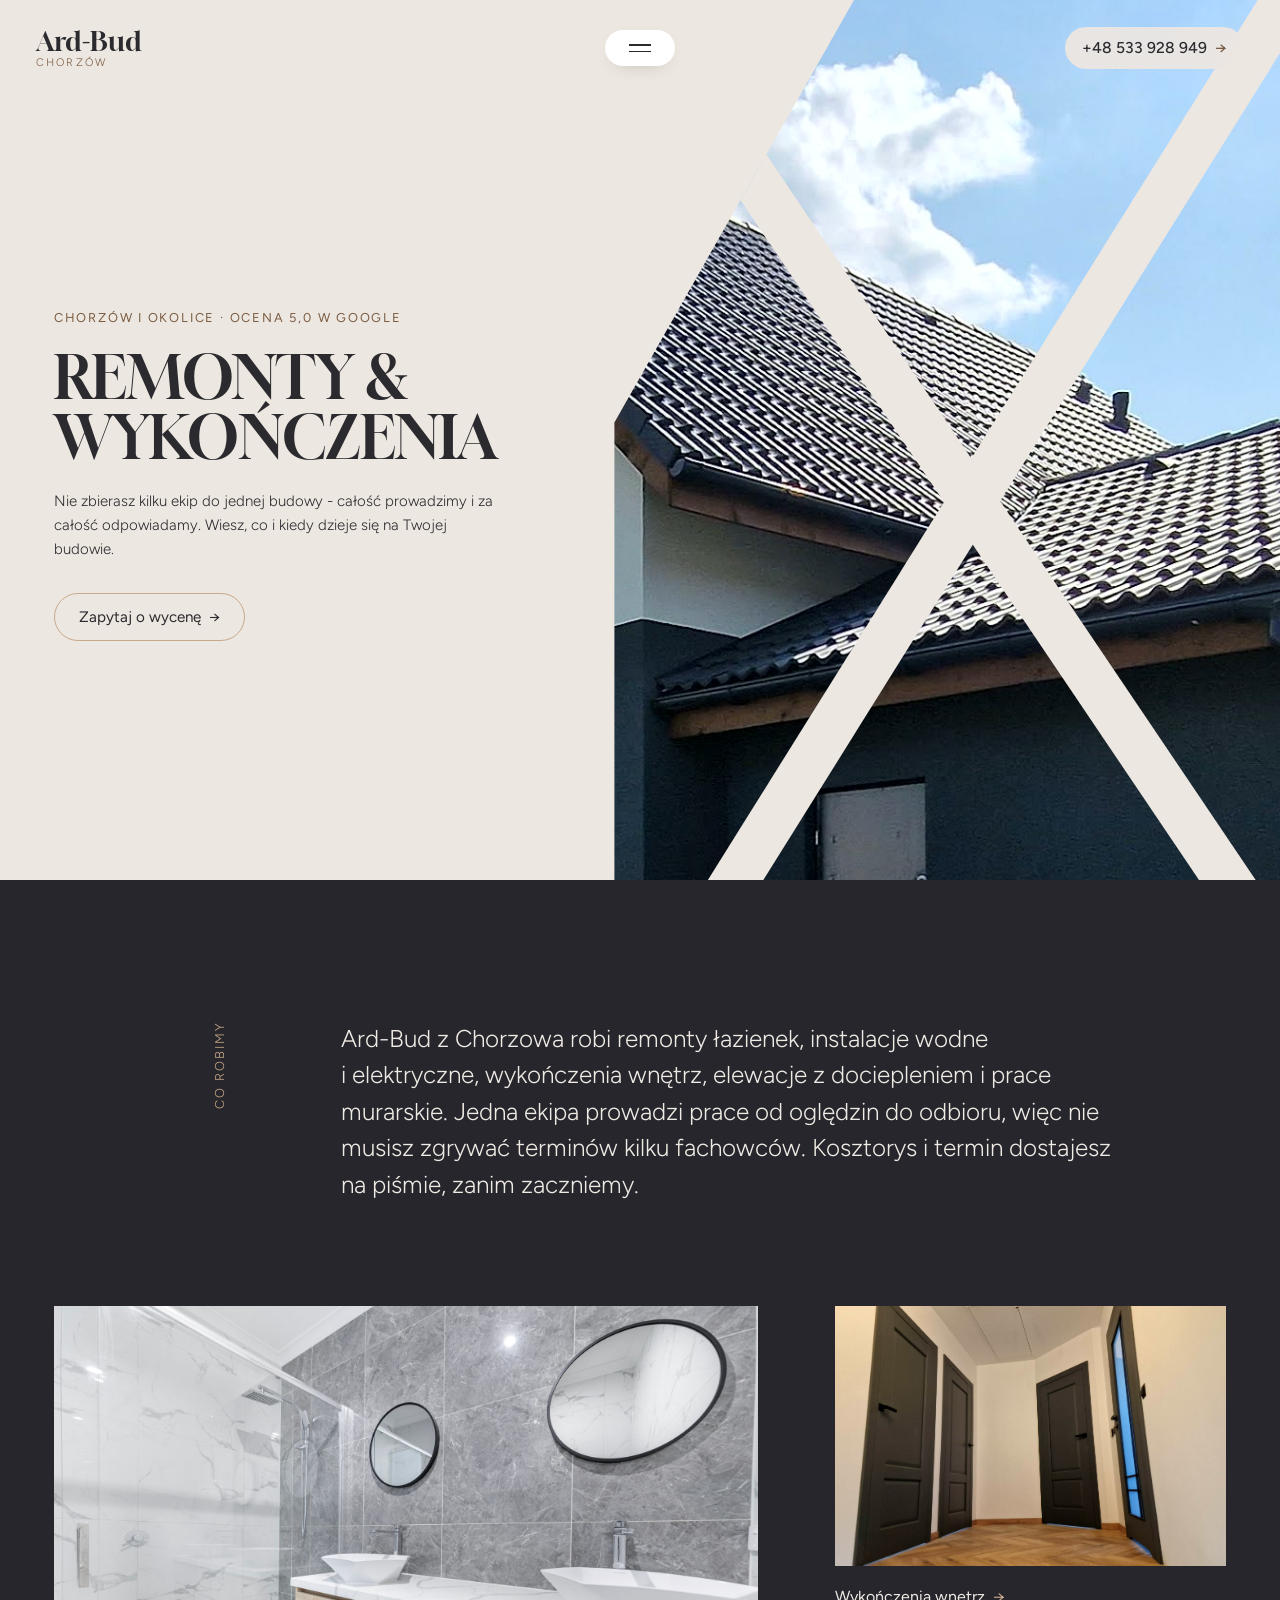
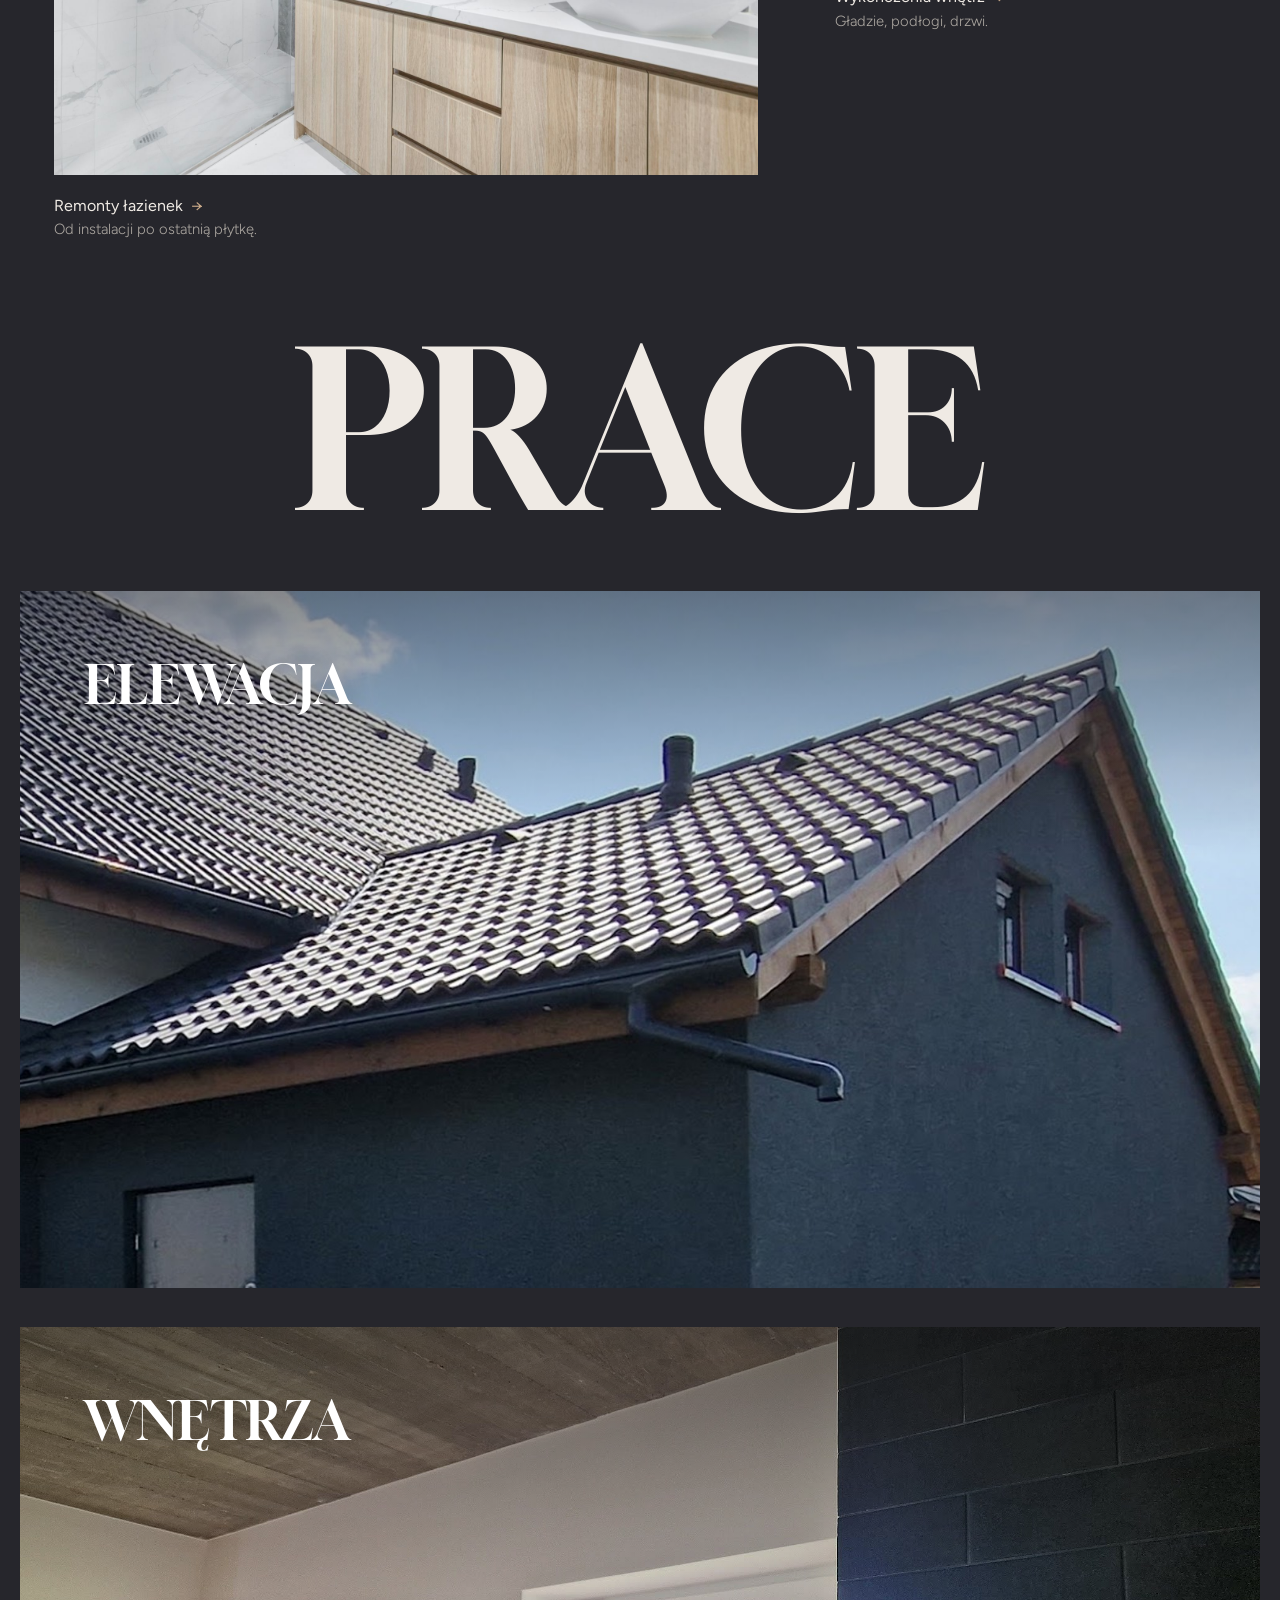
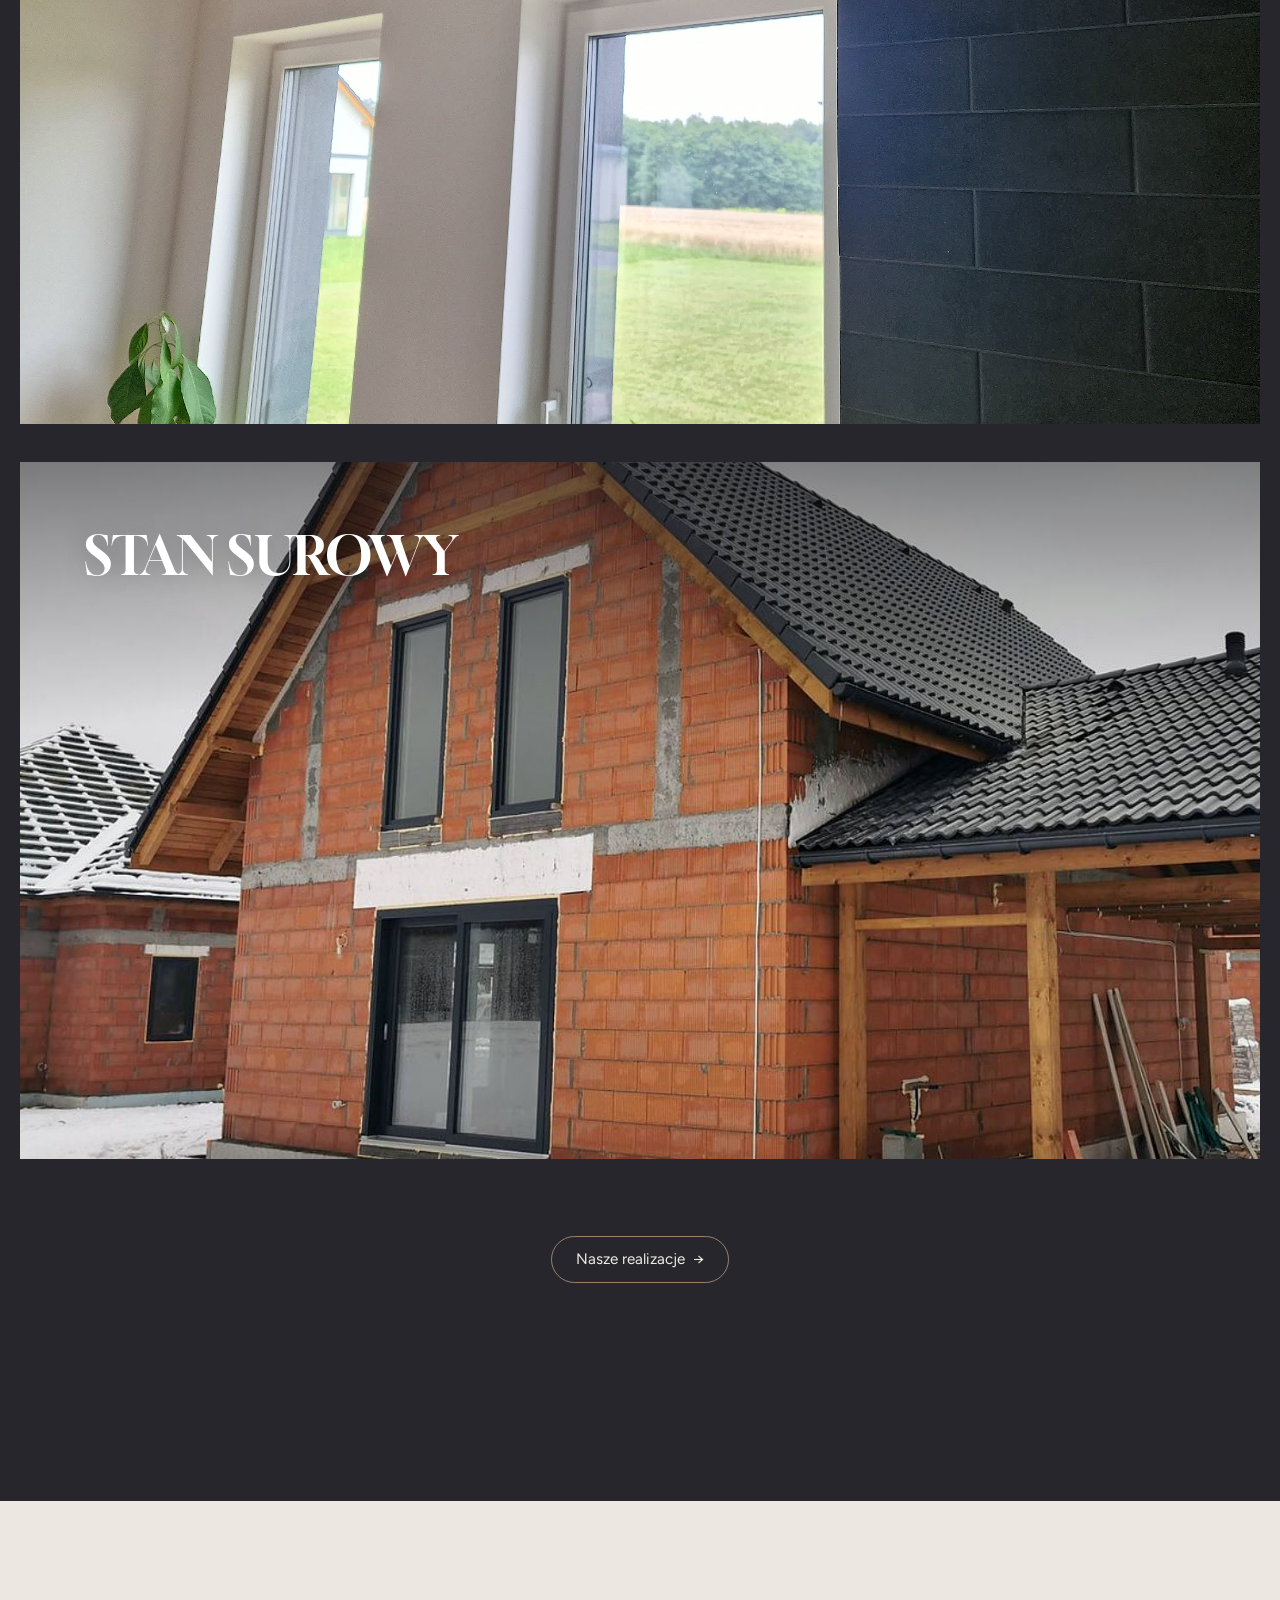
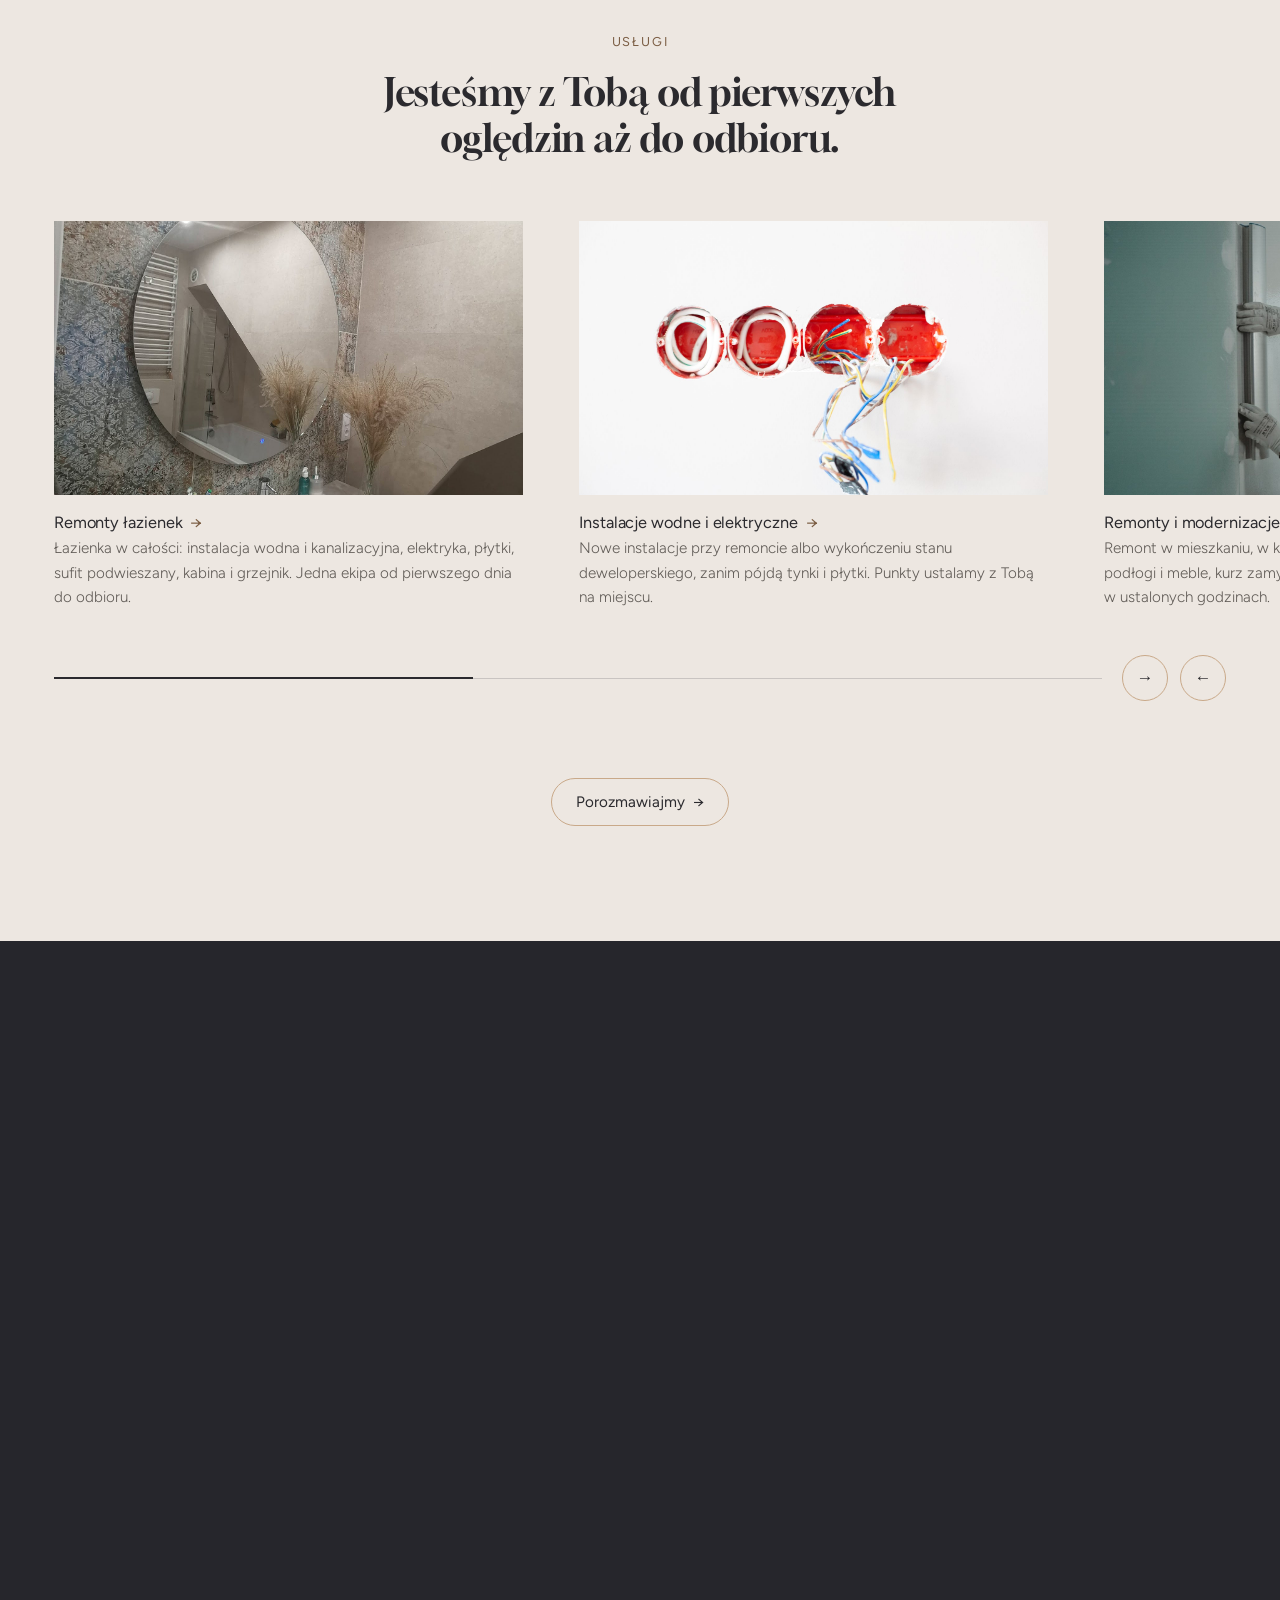
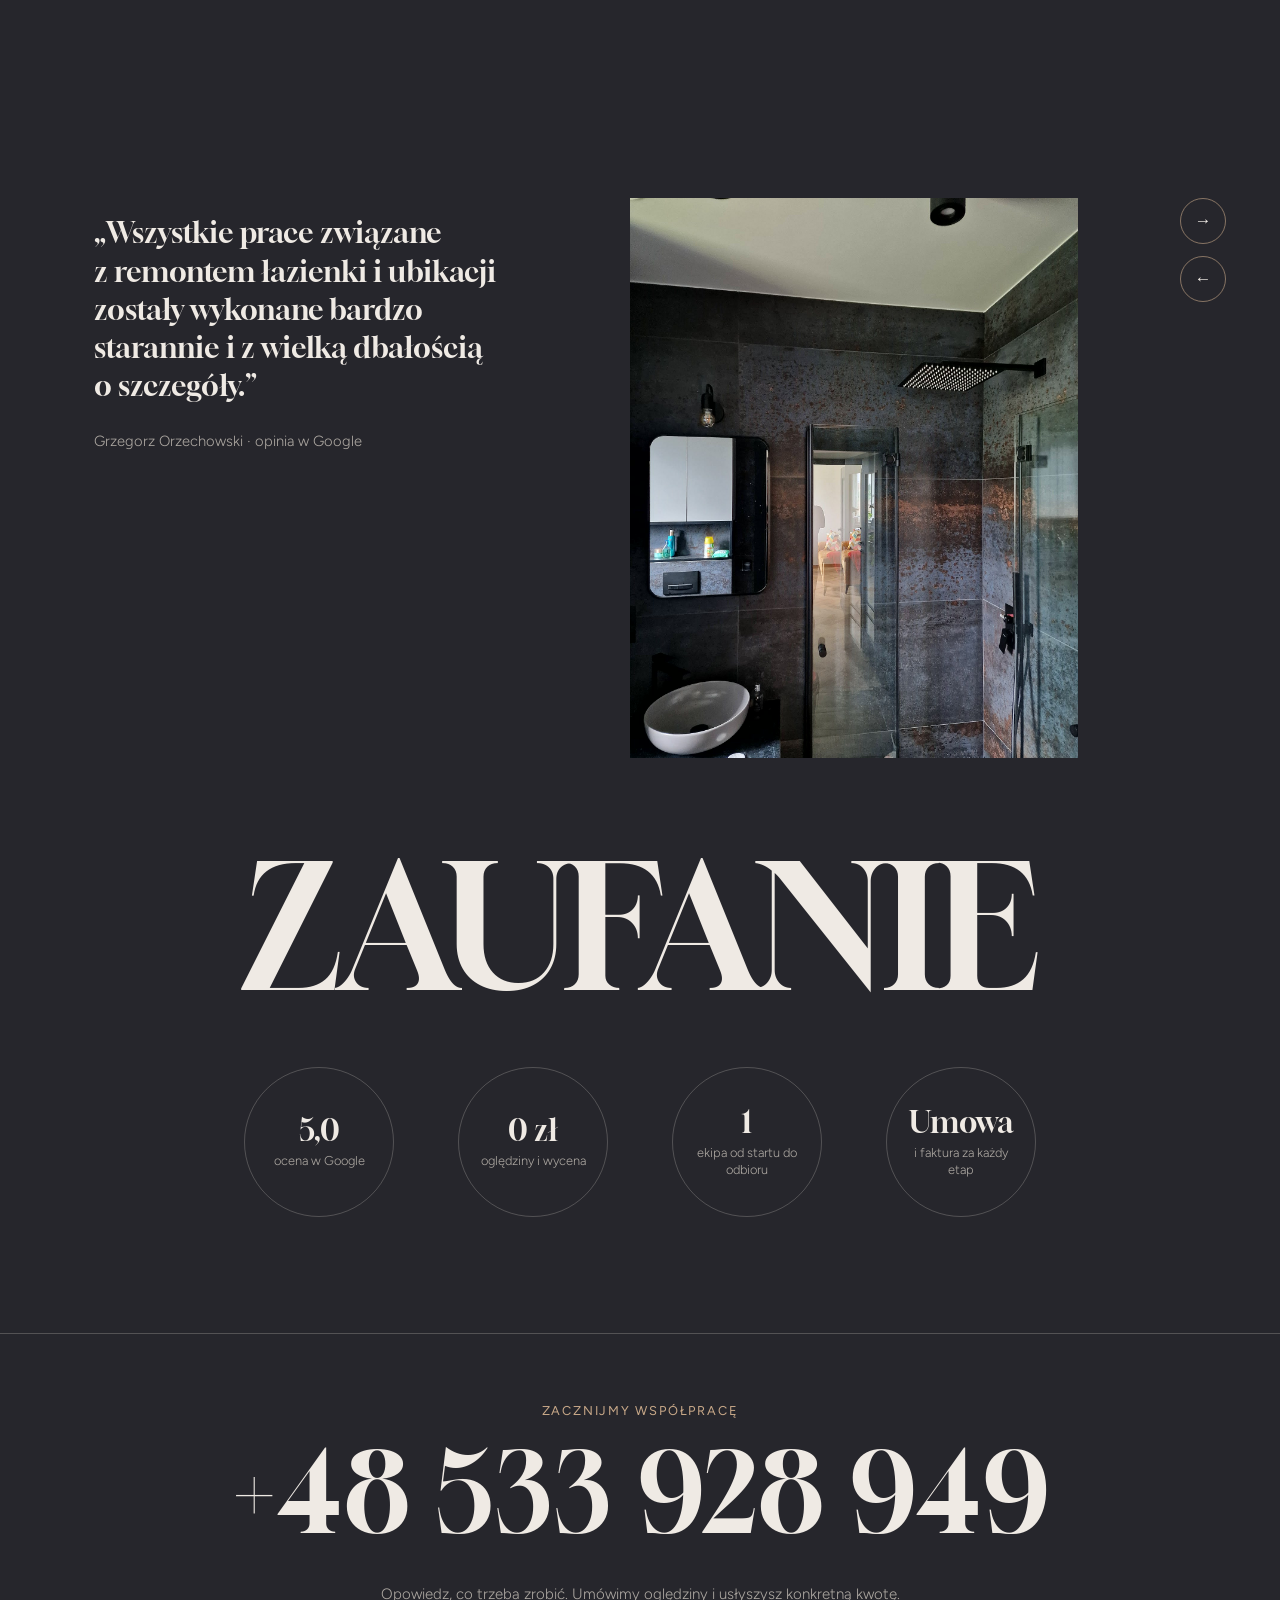
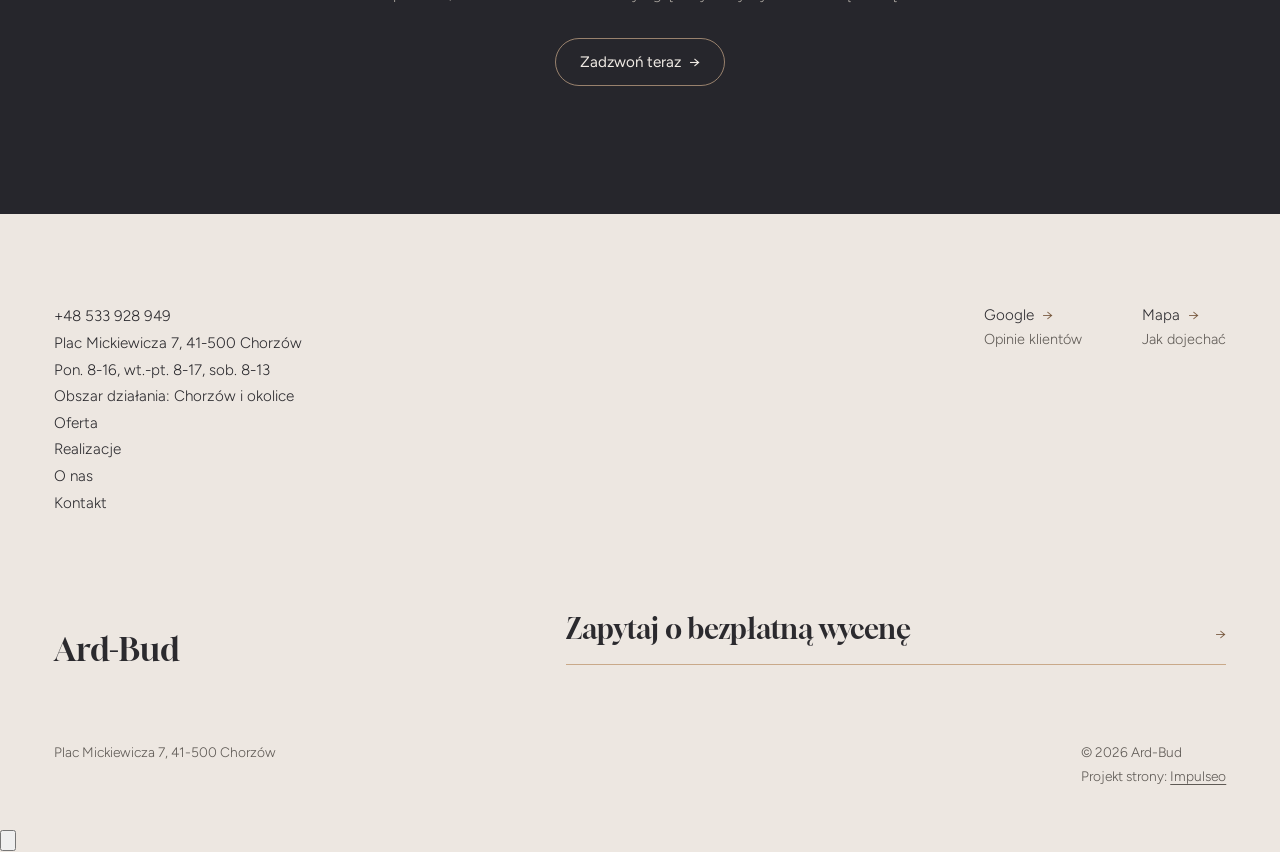
==== commit 87cc6270: "[claude-edit][cmt:7a74a971-52e8-4a2c-965d-e8d9fecbc408] Przebudowa dema na układ wzorowany na klindw" ====
--- a/index.html
+++ b/index.html
@@ -20,215 +20,152 @@
 <script type="application/ld+json">{"@context": "https://schema.org", "@type": "GeneralContractor", "name": "Ard-Bud", "url": "https://kris20032.github.io/ard-bud/", "telephone": "+48533928949", "image": "https://kris20032.github.io/ard-bud/img/og.jpg", "areaServed": "Chorzów", "sameAs": ["https://maps.google.com/?cid=15776349872217320784"]}</script>
 <link rel="preconnect" href="https://fonts.googleapis.com">
 <link rel="preconnect" href="https://fonts.gstatic.com" crossorigin>
-<link href="https://fonts.googleapis.com/css2?family=Space+Grotesk:wght@500;600;700&family=DM+Sans:opsz,wght@9..40,400;9..40,500;9..40,600&display=swap" rel="stylesheet">
-<link rel="stylesheet" href="assets/styles.css?v=98230df2">
+<link href="https://fonts.googleapis.com/css2?family=Gloock&family=Figtree:wght@300;400;500;600&display=swap" rel="stylesheet">
+<link rel="stylesheet" href="assets/styles.css?v=20261016">
 </head>
 <body>
 
 <header class="nav">
-  <div class="wrap nav-inner">
+  <div class="nav-inner">
     <a class="brand" href="index.html"><span class="name">Ard-Bud</span><span class="sub">Chorzów</span></a>
-    <nav class="nav-links">
+    <button class="nav-toggle" aria-label="Menu"><span></span><span></span><span></span></button>
+    <a class="nav-tel" href="tel:+48533928949"><span class="tel-txt">+48 533 928 949</span> <span class="arr">→</span></a>
+    <nav class="nav-links" aria-label="Menu główne">
+      <a href="index.html">Start</a>
       <a href="oferta.html">Oferta</a>
       <a href="realizacje.html">Realizacje</a>
-      <a href="o-nas.html">O nas</a>
+      <a href="o-nas.html">O nas</a>
       <a href="kontakt.html">Kontakt</a>
-      <a href="tel:+48533928949" class="btn btn-accent">Zadzwoń +48 533 928 949</a>
+      <a class="kw-menu-tel" href="tel:+48533928949">+48 533 928 949</a>
     </nav>
-    <button class="nav-toggle" aria-label="Menu"><span></span><span></span><span></span></button>
   </div>
 </header>
 
 <main>
-<section class="hero-fach">
-  <img class="hf-photo" src="img/hero.jpg" fetchpriority="high" data-rotate="img/g2.jpg|img/g4.jpg" alt="Ard-Bud" width="2000" height="925">
-  <div class="hf-panel">
-    <div class="hf-inner">
-      <span class="hf-kicker">Usługi budowlane</span>
-      <h1 class="hf-title">Remonty i wykończenia. Chorzów i okolice. <em></em></h1>
-      <p class="hf-lead">Nie zbierasz kilku ekip do jednej budowy - całość prowadzimy i za całość odpowiadamy. Wiesz, co i kiedy dzieje się na Twojej budowie.</p>
-      <a class="hf-phone" href="tel:+48533928949"><span class="hf-phone-lab">Zadzwoń teraz</span><span class="hf-phone-num"><svg class="ico-tel" width="16" height="16" viewBox="0 0 24 24" fill="none" aria-hidden="true"><path d="M6.6 10.8a15.5 15.5 0 0 0 6.6 6.6l2.2-2.2a1 1 0 0 1 1-.24 11.4 11.4 0 0 0 3.6.58 1 1 0 0 1 1 1V20a1 1 0 0 1-1 1A17 17 0 0 1 3 4a1 1 0 0 1 1-1h3.5a1 1 0 0 1 1 1c0 1.25.2 2.46.58 3.6a1 1 0 0 1-.25 1l-2.23 2.2Z" fill="currentColor"/></svg> +48 533 928 949</span></a>
-      <div class="hf-actions">
-        <a href="kontakt.html" class="btn btn-accent">Zadzwoń: +48 533 928 949 <span class="arr">→</span></a>
-        <a href="tel:+48533928949" class="btn btn-ghost hf-ghost">Zadzwoń +48 533 928 949</a>
-      </div>
-      <div class="hf-trust"><svg class="ico-star" width="14" height="14" viewBox="0 0 24 24" style="vertical-align:-2px" aria-hidden="true"><path d="M12 2.8l2.85 5.8 6.4.93-4.63 4.5 1.1 6.37L12 17.4l-5.72 3 1.1-6.37-4.63-4.5 6.4-.93L12 2.8Z" fill="currentColor"/></svg> Ocena 5,0 w Google</div>
+<section class="hero kw-hero">
+  <div class="kw-hero-art"><img src="img/hero.jpg" alt="Elewacja domu wykonana przez Ard-Bud" width="2000" height="925" fetchpriority="high" decoding="async"></div>
+  <div class="wrap">
+    <div class="kw-hero-copy">
+      <span class="eyebrow">Chorzów i okolice · ocena 5,0 w Google</span>
+      <h1>Remonty &amp; wykończenia</h1>
+      <p>Nie zbierasz kilku ekip do jednej budowy - całość prowadzimy i za całość odpowiadamy. Wiesz, co i kiedy dzieje się na Twojej budowie.</p>
+      <a class="btn" href="kontakt.html">Zapytaj o wycenę <span class="arr">→</span></a>
     </div>
   </div>
 </section>
-<section class="fach-promise">
+
+<section class="kw-dark kw-what">
   <div class="wrap">
-    <ul class="fp-row reveal"><li>Bezpłatna wycena</li><li>Dojazd: Chorzów i okolice</li><li>Gwarancja na robociznę</li></ul>
+    <div class="kw-what-intro reveal">
+      <span class="kw-vlabel">Co robimy</span>
+      <p>Ard-Bud z Chorzowa robi remonty łazienek, instalacje wodne i elektryczne, wykończenia wnętrz, elewacje z dociepleniem i prace murarskie. Jedna ekipa prowadzi prace od oględzin do odbioru, więc nie musisz zgrywać terminów kilku fachowców. Kosztorys i termin dostajesz na piśmie, zanim zaczniemy.</p>
+    </div>
+    <div class="kw-duo">
+      <a class="kw-big reveal" href="oferta.html"><div class="kw-ph"><img src="img/g7.jpg" alt="Remont łazienki" width="1800" height="1200" decoding="async"></div><span class="kw-cap"><b>Remonty łazienek <span class="arr">→</span></b><span>Od instalacji po ostatnią płytkę.</span></span></a>
+      <a class="kw-small reveal" href="oferta.html"><div class="kw-ph"><img src="img/g2.jpg" alt="Wykończenie wnętrza z nowymi drzwiami" width="1918" height="1408" decoding="async"></div><span class="kw-cap"><b>Wykończenia wnętrz <span class="arr">→</span></b><span>Gładzie, podłogi, drzwi.</span></span></a>
+    </div>
   </div>
+  <h2 class="kw-giant reveal">Prace</h2>
+  <div class="kw-projects">
+    <a class="kw-project reveal" href="realizacje.html"><img src="img/g16.jpg" alt="Elewacja i dach domu" loading="lazy" width="1700" height="883" decoding="async"><h3>Elewacja</h3></a>
+    <a class="kw-project reveal" href="realizacje.html"><img src="img/g4.jpg" alt="Wykończone wnętrze" loading="lazy" width="2000" height="1500" decoding="async"><h3>Wnętrza</h3></a>
+    <a class="kw-project reveal" href="realizacje.html"><img src="img/g6.jpg" alt="Dom w stanie surowym" loading="lazy" width="1440" height="1392" decoding="async"><h3>Stan surowy</h3></a>
+  </div>
+  <div class="kw-more"><a class="btn" href="realizacje.html">Nasze realizacje <span class="arr">→</span></a></div>
 </section>
-<section class="opinie-mini" aria-label="Opinie klientów">
+
+<section class="kw-services">
+  <div class="head reveal">
+    <span class="eyebrow">Usługi</span>
+    <h2>Jesteśmy z Tobą od pierwszych oględzin aż do odbioru.</h2>
+  </div>
+  <div class="kw-slider" data-kw-slider>
+    <div class="kw-track wrap">
+      <a class="kw-card" href="oferta.html"><div class="kw-ph"><img src="img/g3.jpg" alt="Remonty łazienek" loading="lazy" width="1500" height="2000" decoding="async"></div><h3>Remonty łazienek <span class="arr">→</span></h3><p>Łazienka w całości: instalacja wodna i kanalizacyjna, elektryka, płytki, sufit podwieszany, kabina i grzejnik. Jedna ekipa od pierwszego dnia do odbioru.</p></a>
+      <a class="kw-card" href="oferta.html"><div class="kw-ph"><img src="img/g8.jpg" alt="Instalacje wodne i elektryczne" loading="lazy" width="1800" height="1200" decoding="async"></div><h3>Instalacje wodne i elektryczne <span class="arr">→</span></h3><p>Nowe instalacje przy remoncie albo wykończeniu stanu deweloperskiego, zanim pójdą tynki i płytki. Punkty ustalamy z Tobą na miejscu.</p></a>
+      <a class="kw-card" href="oferta.html"><div class="kw-ph"><img src="img/g14.jpg" alt="Remonty i modernizacje" loading="lazy" width="1600" height="1066" decoding="async"></div><h3>Remonty i modernizacje <span class="arr">→</span></h3><p>Remont w mieszkaniu, w którym mieszkasz. Zabezpieczamy podłogi i meble, kurz zamykamy folią, głośne prace robimy w ustalonych godzinach.</p></a>
+      <a class="kw-card" href="oferta.html"><div class="kw-ph"><img src="img/g13.jpg" alt="Wykończenia wnętrz" loading="lazy" width="1800" height="1350" decoding="async"></div><h3>Wykończenia wnętrz <span class="arr">→</span></h3><p>Tynki, gładzie, malowanie, podłogi i zabudowy z płyt g-k. Gładzie szlifujemy przy lampie, bo ostre światło pokazuje każdą falę.</p></a>
+      <a class="kw-card" href="oferta.html"><div class="kw-ph"><img src="img/g11.jpg" alt="Elewacje i docieplenia" loading="lazy" width="1600" height="1066" decoding="async"></div><h3>Elewacje i docieplenia <span class="arr">→</span></h3><p>Najpierw sprawdzamy, co siedzi pod starą elewacją. Kolor tynku wybierasz z próbek przyłożonych do domu, w dziennym świetle.</p></a>
+      <a class="kw-card" href="oferta.html"><div class="kw-ph"><img src="img/g15.jpg" alt="Prace murarskie i tynkarskie" loading="lazy" width="1600" height="1066" decoding="async"></div><h3>Prace murarskie i tynkarskie <span class="arr">→</span></h3><p>Ściany działowe, kominy, murowane ogrodzenia, tynki maszynowe i tradycyjne. Murujemy pod poziomicę i sznurek, nie na oko.</p></a>
+    </div>
+    <div class="kw-ctrl"><div class="kw-bar"><i></i></div><div class="kw-arrows"><button class="kw-arrow" data-dir="1" aria-label="Dalej">→</button><button class="kw-arrow" data-dir="-1" aria-label="Wstecz">←</button></div></div>
+  </div>
+  <div class="kw-more" style="padding-bottom:0"><a class="btn" href="kontakt.html">Porozmawiajmy <span class="arr">→</span></a></div>
+</section>
+
+<section class="stopklatka" aria-hidden="true">
+  <div class="stk-bg" style="background-image:url(img/g10.jpg)"></div>
+</section>
+
+<section class="kw-dark kw-testi" data-kw-testi>
   <div class="wrap">
-    <div class="om-row">
-      <div class="om-item reveal"><blockquote>„Wszystkie prace związane z remontem łazienki i ubikacji, a więc wymiana instalacji wodnej i kanalizacyjnej,…”</blockquote><span class="om-autor">Grzegorz Orzechowski</span></div>
-      <div class="om-item reveal"><blockquote>„Jesteśmy mega zadowoleni z remontu łazienki.”</blockquote><span class="om-autor">Ultimate freedom</span></div>
-      <div class="om-item reveal"><blockquote>„Fachowcy godni zarówno polecenia jak i zaufania.”</blockquote><span class="om-autor">Gosia</span></div>
+    <div class="kw-testi-grid reveal">
+      <div class="kw-quotes">
+        <figure class="kw-quote is-active"><blockquote>„Wszystkie prace związane z remontem łazienki i ubikacji zostały wykonane bardzo starannie i z wielką dbałością o szczegóły.”</blockquote><figcaption>Grzegorz Orzechowski · opinia w Google</figcaption></figure>
+        <figure class="kw-quote"><blockquote>„Jesteśmy mega zadowoleni z remontu łazienki. Panowie byli bardzo kontaktowi, zrobili wszystko wg projektu, wyrobili się w terminie a wszystko to za uczciwą cenę.”</blockquote><figcaption>Ultimate freedom · opinia w Google</figcaption></figure>
+        <figure class="kw-quote"><blockquote>„Fachowcy godni zarówno polecenia jak i zaufania. Remont przeprowadzony bardzo rzetelnie, panowie w wielu kwestiach służyli dobrą radą.”</blockquote><figcaption>Gosia · opinia w Google</figcaption></figure>
+      </div>
+      <div class="kw-testi-img">
+        <img class="is-active" src="img/about.jpg" alt="Realizacja Ard-Bud" loading="lazy" width="1500" height="2000" decoding="async">
+        <img class="" src="img/g1.jpg" alt="Realizacja Ard-Bud" loading="lazy" width="1456" height="1600" decoding="async">
+        <img class="" src="img/g5.jpg" alt="Realizacja Ard-Bud" loading="lazy" width="1500" height="2000" decoding="async">
+      </div>
+      <div class="kw-arrows"><button class="kw-arrow" data-dir="1" aria-label="Dalej">→</button><button class="kw-arrow" data-dir="-1" aria-label="Wstecz">←</button></div>
+    </div>
+  </div>
+  <h2 class="kw-giant sm reveal">Zaufanie</h2>
+  <div class="wrap">
+    <div class="kw-badges reveal">
+      <a class="kw-badge" href="https://maps.google.com/?cid=15776349872217320784" target="_blank" rel="noopener"><b>5,0</b><span>ocena w Google</span></a>
+      <div class="kw-badge"><b>0 zł</b><span>oględziny i wycena</span></div>
+      <div class="kw-badge"><b>1</b><span>ekipa od startu do odbioru</span></div>
+      <div class="kw-badge"><b>Umowa</b><span>i faktura za każdy etap</span></div>
     </div>
   </div>
 </section>
-<section class="gateways-band">
-  <div class="wrap">
-    <div class="gateways">
-      <a href="oferta.html" class="gateway reveal"><img src="img/g7.jpg" alt="Remonty łazienek" loading="lazy" width="1800" height="1200" decoding="async"><span class="g-ttl">Remonty łazienek</span></a>
-      <a href="oferta.html" class="gateway reveal"><img src="img/g8.jpg" alt="Instalacje wodne i elektryczne" loading="lazy" width="1800" height="1200" decoding="async"><span class="g-ttl">Instalacje wodne i elektryczne</span></a>
-      <a href="oferta.html" class="gateway reveal"><img src="img/g14.jpg" alt="Remonty i modernizacje" loading="lazy" width="1600" height="1066" decoding="async"><span class="g-ttl">Remonty i modernizacje</span></a>
-    </div>
-  </div>
-</section>
-<section class="proces proces-os fachowcy">
-  <div class="wrap proc-grid">
-    <div class="proc-side">
-      <div class="head reveal">
-        <span class="eyebrow">Jak pracujemy</span>
-        <h2>Wiesz, na czym stoisz - na każdym etapie</h2>
-        <p>Od pierwszego telefonu do odbioru roboty - krok po kroku.</p>
-      </div>
-      <div class="proc-count" aria-hidden="true"><span class="pc-cur">01</span><span class="pc-all">/ 04</span></div>
-      <div class="proc-bar" aria-hidden="true"><i></i></div>
-      <p class="proc-now" aria-hidden="true">Rozmowa i oględziny</p>
-    </div>
-    <ol class="proces-line">
-      <li class="reveal"><span class="pno">01</span><h3>Rozmowa i oględziny</h3><p>Telefon i krótka rozmowa o zakresie. Na oględziny przyjedziemy z miarką i notesem, nie z gotową umową do podpisu.</p></li>
-      <li class="reveal"><span class="pno">02</span><h3>Kosztorys i umowa</h3><p>Cena i harmonogram idą do umowy, z datą startu i datą odbioru. Bez podpisanej umowy nie ruszamy.</p></li>
-      <li class="reveal"><span class="pno">03</span><h3>Budowa etapami</h3><p>Robota idzie etapami z odbiorami - każdy zamykamy razem, zanim zaczniemy następny. Płacisz za to, co już stoi.</p></li>
-      <li class="reveal"><span class="pno">04</span><h3>Odbiór i gwarancja</h3><p>Przechodzimy robotę razem, punkt po punkcie. Usterki z przeglądu poprawiamy przed rozliczeniem końcowym, nie po nim.</p></li>
-    </ol>
-  </div>
-</section>
-<section>
-  <div class="wrap">
-    <div class="head reveal">
-      <span class="eyebrow">Realizacje</span>
-      <h2>Zdjęcia z placu</h2>
-      <p>Zdjęcia z naszych remontów i wykończeń - od stanu surowego po gotowe łazienki, drzwi i wnętrza.</p>
-    </div>
-    <div class="gallery">
-      <div class="tile t-two3 reveal"><img src="img/g1.jpg" alt="Ard-Bud" loading="lazy" width="1456" height="1600" decoding="async"></div>
-      <div class="tile t-third reveal"><img src="img/g3.jpg" alt="Ard-Bud" loading="lazy" width="1500" height="2000" decoding="async"></div>
-      <div class="tile t-third reveal"><img src="img/g5.jpg" alt="Ard-Bud" loading="lazy" width="1500" height="2000" decoding="async"></div>
-      <div class="tile t-third reveal"><img src="img/g6.jpg" alt="Ard-Bud" loading="lazy" width="1440" height="1392" decoding="async"></div>
-      <div class="tile t-third reveal"><img src="img/about.jpg" alt="Ard-Bud" loading="lazy" width="1500" height="2000" decoding="async"></div>
-    </div>
-    <div style="margin-top:var(--space-7)" class="reveal"><a href="realizacje.html" class="btn btn-accent">Pełna galeria <span class="arr">→</span></a></div>
-  </div>
-</section>
-<section class="fach-uslugi">
-  <div class="wrap">
-    <div class="head reveal">
-      <span class="eyebrow">Oferta</span>
-      <h2>Zakres robót</h2>
-      <p>Najczęstsze zlecenia. Przy każdym piszemy, co wchodzi w zakres.</p>
-    </div>
-    <ul class="fu-list">
-      <li class="fu-row reveal"><div class="fu-name">Remonty łazienek</div><div class="fu-desc">Łazienkę robimy w całości: nowa instalacja wodna i kanalizacyjna, elektryka, płytki, sufit podwieszany, kabina prysznicowa i grzejnik.</div><a class="fu-cta" href="kontakt.html">Wycena <span class="arr">→</span></a></li>
-      <li class="fu-row reveal"><div class="fu-name">Instalacje wodne i elektryczne</div><div class="fu-desc">Nową instalację wodną, kanalizacyjną i elektryczną kładziemy przy remoncie albo wykończeniu stanu deweloperskiego, zanim pójdą tynki i płytki.</div><a class="fu-cta" href="kontakt.html">Wycena <span class="arr">→</span></a></li>
-      <li class="fu-row reveal"><div class="fu-name">Remonty i modernizacje</div><div class="fu-desc">Remont w mieszkaniu, w którym mieszkasz, to inna robota niż pusty plac.</div><a class="fu-cta" href="kontakt.html">Wycena <span class="arr">→</span></a></li>
-      <li class="fu-row reveal"><div class="fu-name">Wykończenia wnętrz</div><div class="fu-desc">Tynki, gładzie, malowanie, podłogi i zabudowy z płyt g-k. Gładzie szlifujemy przy lampie, bo dopiero ostre światło pokazuje każdą falę na ścianie.</div><a class="fu-cta" href="kontakt.html">Wycena <span class="arr">→</span></a></li>
-      <li class="fu-row reveal"><div class="fu-name">Elewacje i docieplenia</div><div class="fu-desc">Stara elewacja pęka, łapie wilgoć albo zieleni się od północy? Najpierw sprawdzamy, co siedzi pod spodem, zamiast kleić nową warstwę na słabą.</div><a class="fu-cta" href="kontakt.html">Wycena <span class="arr">→</span></a></li>
-      <li class="fu-row reveal"><div class="fu-name">Prace murarskie i tynkarskie</div><div class="fu-desc">Ściany działowe, kominy, murowane ogrodzenia, tynki maszynowe i tradycyjne.</div><a class="fu-cta" href="kontakt.html">Wycena <span class="arr">→</span></a></li>
-    </ul>
-    <div style="margin-top:var(--space-7)" class="reveal"><a href="oferta.html" class="btn btn-ghost">Pełna oferta <span class="arr">→</span></a></div>
-  </div>
-</section>
-<section class="stopklatka" aria-hidden="true">
-  <div class="stk-bg" style="background-image:url(img/g10.jpg)"></div>
-</section>
-<section class="opinie">
-  <div class="wrap">
-    <div class="head center reveal">
-      <span class="eyebrow">Opinie</span>
-      <h2>Co mówią klienci</h2>
-    </div>
-    <p class="op-meta reveal"><span class="g-badge"><svg class="gb-ico" viewBox="0 0 24 24" width="18" height="18" aria-hidden="true"><path fill="#4285F4" d="M22.56 12.25c0-.78-.07-1.53-.2-2.25H12v4.26h5.92c-.26 1.37-1.04 2.53-2.21 3.31v2.77h3.57c2.08-1.92 3.28-4.74 3.28-8.09z"/><path fill="#34A853" d="M12 23c2.97 0 5.46-.98 7.28-2.66l-3.57-2.77c-.98.66-2.23 1.06-3.71 1.06-2.86 0-5.29-1.93-6.16-4.53H2.18v2.84C3.99 20.53 7.7 23 12 23z"/><path fill="#FBBC05" d="M5.84 14.09c-.22-.66-.35-1.36-.35-2.09s.13-1.43.35-2.09V7.07H2.18C1.43 8.55 1 10.22 1 12s.43 3.45 1.18 4.93l2.85-2.22.81-.62z"/><path fill="#EA4335" d="M12 5.38c1.62 0 3.06.56 4.21 1.64l3.15-3.15C17.45 2.09 14.97 1 12 1 7.7 1 3.99 3.47 2.18 7.07l3.66 2.84c.87-2.6 3.3-4.53 6.16-4.53z"/></svg><b class="gb-ocena">5,0</b><svg class="gb-stars" viewBox="0 0 90 18" width="74" height="14.8" aria-hidden="true"><g fill="currentColor" opacity=".26"><path transform="translate(0,0)" d="M9 1.6l2.2 4.46 4.92.72-3.56 3.47.84 4.9L9 12.74l-4.4 2.31.84-4.9L1.88 6.68l4.92-.72L9 1.6Z"/><path transform="translate(18,0)" d="M9 1.6l2.2 4.46 4.92.72-3.56 3.47.84 4.9L9 12.74l-4.4 2.31.84-4.9L1.88 6.68l4.92-.72L9 1.6Z"/><path transform="translate(36,0)" d="M9 1.6l2.2 4.46 4.92.72-3.56 3.47.84 4.9L9 12.74l-4.4 2.31.84-4.9L1.88 6.68l4.92-.72L9 1.6Z"/><path transform="translate(54,0)" d="M9 1.6l2.2 4.46 4.92.72-3.56 3.47.84 4.9L9 12.74l-4.4 2.31.84-4.9L1.88 6.68l4.92-.72L9 1.6Z"/><path transform="translate(72,0)" d="M9 1.6l2.2 4.46 4.92.72-3.56 3.47.84 4.9L9 12.74l-4.4 2.31.84-4.9L1.88 6.68l4.92-.72L9 1.6Z"/></g><clipPath id="gs1000"><rect x="0" y="0" width="90.0" height="18"/></clipPath><g fill="#FBBC04" clip-path="url(#gs1000)"><path transform="translate(0,0)" d="M9 1.6l2.2 4.46 4.92.72-3.56 3.47.84 4.9L9 12.74l-4.4 2.31.84-4.9L1.88 6.68l4.92-.72L9 1.6Z"/><path transform="translate(18,0)" d="M9 1.6l2.2 4.46 4.92.72-3.56 3.47.84 4.9L9 12.74l-4.4 2.31.84-4.9L1.88 6.68l4.92-.72L9 1.6Z"/><path transform="translate(36,0)" d="M9 1.6l2.2 4.46 4.92.72-3.56 3.47.84 4.9L9 12.74l-4.4 2.31.84-4.9L1.88 6.68l4.92-.72L9 1.6Z"/><path transform="translate(54,0)" d="M9 1.6l2.2 4.46 4.92.72-3.56 3.47.84 4.9L9 12.74l-4.4 2.31.84-4.9L1.88 6.68l4.92-.72L9 1.6Z"/><path transform="translate(72,0)" d="M9 1.6l2.2 4.46 4.92.72-3.56 3.47.84 4.9L9 12.74l-4.4 2.31.84-4.9L1.88 6.68l4.92-.72L9 1.6Z"/></g></svg><span class="gb-txt">w Google</span></span></p>
-    <p class="op-meta reveal"><a class="op-google" href="https://maps.google.com/?cid=15776349872217320784" target="_blank" rel="noopener"><svg class="op-g-ico" viewBox="0 0 24 24" width="17" height="17" aria-hidden="true"><path fill="#4285F4" d="M22.56 12.25c0-.78-.07-1.53-.2-2.25H12v4.26h5.92c-.26 1.37-1.04 2.53-2.21 3.31v2.77h3.57c2.08-1.92 3.28-4.74 3.28-8.09z"/><path fill="#34A853" d="M12 23c2.97 0 5.46-.98 7.28-2.66l-3.57-2.77c-.98.66-2.23 1.06-3.71 1.06-2.86 0-5.29-1.93-6.16-4.53H2.18v2.84C3.99 20.53 7.7 23 12 23z"/><path fill="#FBBC05" d="M5.84 14.09c-.22-.66-.35-1.36-.35-2.09s.13-1.43.35-2.09V7.07H2.18C1.43 8.55 1 10.22 1 12s.43 3.45 1.18 4.93l2.85-2.22.81-.62z"/><path fill="#EA4335" d="M12 5.38c1.62 0 3.06.56 4.21 1.64l3.15-3.15C17.45 2.09 14.97 1 12 1 7.7 1 3.99 3.47 2.18 7.07l3.66 2.84c.87-2.6 3.3-4.53 6.16-4.53z"/></svg><span>Zobacz opinie w Google</span><span class="arr">→</span></a></p>
-    <div class="opinie-grid">
-      <figure class="op-card reveal"><span class="op-star"><svg class="ico-star" width="14" height="14" viewBox="0 0 24 24" style="vertical-align:-2px" aria-hidden="true"><path d="M12 2.8l2.85 5.8 6.4.93-4.63 4.5 1.1 6.37L12 17.4l-5.72 3 1.1-6.37-4.63-4.5 6.4-.93L12 2.8Z" fill="currentColor"/></svg><svg class="ico-star" width="14" height="14" viewBox="0 0 24 24" style="vertical-align:-2px" aria-hidden="true"><path d="M12 2.8l2.85 5.8 6.4.93-4.63 4.5 1.1 6.37L12 17.4l-5.72 3 1.1-6.37-4.63-4.5 6.4-.93L12 2.8Z" fill="currentColor"/></svg><svg class="ico-star" width="14" height="14" viewBox="0 0 24 24" style="vertical-align:-2px" aria-hidden="true"><path d="M12 2.8l2.85 5.8 6.4.93-4.63 4.5 1.1 6.37L12 17.4l-5.72 3 1.1-6.37-4.63-4.5 6.4-.93L12 2.8Z" fill="currentColor"/></svg><svg class="ico-star" width="14" height="14" viewBox="0 0 24 24" style="vertical-align:-2px" aria-hidden="true"><path d="M12 2.8l2.85 5.8 6.4.93-4.63 4.5 1.1 6.37L12 17.4l-5.72 3 1.1-6.37-4.63-4.5 6.4-.93L12 2.8Z" fill="currentColor"/></svg><svg class="ico-star" width="14" height="14" viewBox="0 0 24 24" style="vertical-align:-2px" aria-hidden="true"><path d="M12 2.8l2.85 5.8 6.4.93-4.63 4.5 1.1 6.37L12 17.4l-5.72 3 1.1-6.37-4.63-4.5 6.4-.93L12 2.8Z" fill="currentColor"/></svg></span><blockquote>Wszystkie prace związane z remontem łazienki i ubikacji, a więc wymiana instalacji wodnej i kanalizacyjnej, modernizacja instalacji elektrycznej oświetleniowej, ułożenie kafelek, montaż sufitu podwieszanego oraz kabiny prysznicowej i grzejnika CO zostały wykonane bardzo starannie i z wielką dbałością o szczegóły.</blockquote><span class="op-autor">Grzegorz Orzechowski</span></figure>
-      <figure class="op-card reveal"><span class="op-star"><svg class="ico-star" width="14" height="14" viewBox="0 0 24 24" style="vertical-align:-2px" aria-hidden="true"><path d="M12 2.8l2.85 5.8 6.4.93-4.63 4.5 1.1 6.37L12 17.4l-5.72 3 1.1-6.37-4.63-4.5 6.4-.93L12 2.8Z" fill="currentColor"/></svg><svg class="ico-star" width="14" height="14" viewBox="0 0 24 24" style="vertical-align:-2px" aria-hidden="true"><path d="M12 2.8l2.85 5.8 6.4.93-4.63 4.5 1.1 6.37L12 17.4l-5.72 3 1.1-6.37-4.63-4.5 6.4-.93L12 2.8Z" fill="currentColor"/></svg><svg class="ico-star" width="14" height="14" viewBox="0 0 24 24" style="vertical-align:-2px" aria-hidden="true"><path d="M12 2.8l2.85 5.8 6.4.93-4.63 4.5 1.1 6.37L12 17.4l-5.72 3 1.1-6.37-4.63-4.5 6.4-.93L12 2.8Z" fill="currentColor"/></svg><svg class="ico-star" width="14" height="14" viewBox="0 0 24 24" style="vertical-align:-2px" aria-hidden="true"><path d="M12 2.8l2.85 5.8 6.4.93-4.63 4.5 1.1 6.37L12 17.4l-5.72 3 1.1-6.37-4.63-4.5 6.4-.93L12 2.8Z" fill="currentColor"/></svg><svg class="ico-star" width="14" height="14" viewBox="0 0 24 24" style="vertical-align:-2px" aria-hidden="true"><path d="M12 2.8l2.85 5.8 6.4.93-4.63 4.5 1.1 6.37L12 17.4l-5.72 3 1.1-6.37-4.63-4.5 6.4-.93L12 2.8Z" fill="currentColor"/></svg></span><blockquote>Jesteśmy mega zadowoleni z remontu łazienki. Panowie byli bardzo kontaktowi, zrobili wszystko wg projektu, wyrobili się w terminie a wszystko to za uczciwą cenę. Gorąco polecamy</blockquote><span class="op-autor">Ultimate freedom</span></figure>
-      <figure class="op-card reveal"><span class="op-star"><svg class="ico-star" width="14" height="14" viewBox="0 0 24 24" style="vertical-align:-2px" aria-hidden="true"><path d="M12 2.8l2.85 5.8 6.4.93-4.63 4.5 1.1 6.37L12 17.4l-5.72 3 1.1-6.37-4.63-4.5 6.4-.93L12 2.8Z" fill="currentColor"/></svg><svg class="ico-star" width="14" height="14" viewBox="0 0 24 24" style="vertical-align:-2px" aria-hidden="true"><path d="M12 2.8l2.85 5.8 6.4.93-4.63 4.5 1.1 6.37L12 17.4l-5.72 3 1.1-6.37-4.63-4.5 6.4-.93L12 2.8Z" fill="currentColor"/></svg><svg class="ico-star" width="14" height="14" viewBox="0 0 24 24" style="vertical-align:-2px" aria-hidden="true"><path d="M12 2.8l2.85 5.8 6.4.93-4.63 4.5 1.1 6.37L12 17.4l-5.72 3 1.1-6.37-4.63-4.5 6.4-.93L12 2.8Z" fill="currentColor"/></svg><svg class="ico-star" width="14" height="14" viewBox="0 0 24 24" style="vertical-align:-2px" aria-hidden="true"><path d="M12 2.8l2.85 5.8 6.4.93-4.63 4.5 1.1 6.37L12 17.4l-5.72 3 1.1-6.37-4.63-4.5 6.4-.93L12 2.8Z" fill="currentColor"/></svg><svg class="ico-star" width="14" height="14" viewBox="0 0 24 24" style="vertical-align:-2px" aria-hidden="true"><path d="M12 2.8l2.85 5.8 6.4.93-4.63 4.5 1.1 6.37L12 17.4l-5.72 3 1.1-6.37-4.63-4.5 6.4-.93L12 2.8Z" fill="currentColor"/></svg></span><blockquote>Fachowcy godni zarówno polecenia jak i zaufania. Remont przeprowadzony bardzo rzetelnie, panowie w wielu kwestiach służyli dobrą radą. Terminy oraz ceny bardzo konkurencyjne.</blockquote><span class="op-autor">Gosia</span></figure>
-    </div>
-  </div>
-</section>
-<section class="obszar">
-  <div class="wrap">
-    <div class="head center reveal">
-      <span class="eyebrow">Obszar działania</span>
-      <h2>Dojeżdżamy do Ciebie</h2>
-    </div>
-    <p class="obszar-txt reveal" style="text-align:center;max-width:60ch;margin:0 auto 1.4rem">Nie wiesz, czy dojedziemy na Twoją budowę? Zadzwoń i podaj adres. Jak nie dojeżdżamy, powiemy wprost i nie zajmiemy Ci dnia.</p>
-    <ul class="obszar-list reveal"><li class="is-home">Chorzów</li><li>+ okolice</li></ul>
-    <div class="obszar-mapa reveal" style="margin-top:var(--space-7)">
-      <iframe title="Obszar działania - Chorzów i okolice" src="https://maps.google.com/maps?q=50.3057481%2C18.9470012&amp;z=11&amp;output=embed" loading="lazy" referrerpolicy="no-referrer-when-downgrade" style="width:100%;height:clamp(280px,38vh,420px);border:0;display:block;border-radius:var(--r-md)"></iframe>
-    </div>
-  </div>
-</section>
-<section class="faq-klinika">
-  <div class="wrap">
-    <div class="head center reveal">
-      <span class="eyebrow">Częste pytania</span>
-      <h2>Dobrze wiedzieć</h2>
-    </div>
-    <div class="faq-list">
-      <details class="faq-item reveal"><summary>Ile to będzie kosztowało?</summary><p>Kosztorys rozpisujemy na etapy i materiały, więc widzisz, co ile kosztuje, i możesz zdjąć coś z listy, zanim podpiszemy umowę.</p></details>
-      <details class="faq-item reveal"><summary>Czy wycena jest płatna?</summary><p>Nie. Oględziny i kosztorys w Chorzowie i najbliższej okolicy są bezpłatne i do niczego nie zobowiązują.</p></details>
-      <details class="faq-item reveal"><summary>Kiedy możecie zacząć?</summary><p>Terminy ustawiamy z wyprzedzeniem, bo budowę prowadzimy do końca, zamiast żonglować kilkoma naraz. Zadzwoń - powiemy, kiedy realnie możemy wejść.</p></details>
-      <details class="faq-item reveal"><summary>Czy dostanę umowę i fakturę?</summary><p>Tak, jedno i drugie. Umowa opisuje zakres, cenę, terminy i gwarancję, a fakturę dostajesz za każdy rozliczony etap.</p></details>
-      <details class="faq-item reveal"><summary>Kto załatwia materiały?</summary><p>Jak wolisz. Możemy wziąć materiały na siebie, z fakturami do wglądu, albo pracować na tym, co kupisz - wtedy dostajesz od nas dokładną listę z ilościami.</p></details>
-      <details class="faq-item reveal"><summary>Co, jeśli po robocie coś się odezwie?</summary><p>Pęknięcie na ścianie czy rysa przy oknie po roku to sprawa do naprawy, nie do dyskusji. Nasza robota - nasza poprawka, bez kombinowania.</p></details>
-    </div>
-  </div>
-</section>
-<section class="cta">
-  <div class="wrap">
-    <div class="reveal">
-      <span class="eyebrow">Współpraca</span>
-      <h2>Potrzebujesz fachowca? Wycenimy za darmo.</h2>
-      <p>Odezwij się - umówimy oględziny i usłyszysz konkretną kwotę. Za darmo.</p>
-    </div>
-    <div class="cta-actions reveal">
-      <a href="kontakt.html" class="btn btn-light">Zadzwoń: +48 533 928 949 <span class="arr">→</span></a>
-      <a href="tel:+48533928949" class="btn btn-ghost btn-ghost-cta">+48 533 928 949</a>
-    </div>
+
+<section class="cta kw-call kw-dark">
+  <div class="wrap reveal">
+    <span class="eyebrow">Zacznijmy współpracę</span>
+    <a class="kw-phone" href="tel:+48533928949">+48 533 928 949</a>
+    <p class="lead">Opowiedz, co trzeba zrobić. Umówimy oględziny i usłyszysz konkretną kwotę.</p>
+    <a class="btn" href="tel:+48533928949">Zadzwoń teraz <span class="arr">→</span></a>
   </div>
 </section>
 </main>
 
 <footer>
   <div class="wrap">
-    <div class="foot-grid">
-      <div class="foot-brand">
-        <div class="name">Ard-Bud</div>
-        <p>Nie zbierasz kilku ekip do jednej budowy - całość prowadzimy i za całość odpowiadamy. Wiesz, co i kiedy dzieje się na Twojej budowie.</p>
-      </div>
-      <div class="foot-col">
-        <h4>Nawigacja</h4>
+    <div class="kw-foot-top">
+      <div class="kw-foot-list">
+        <a href="tel:+48533928949">+48 533 928 949</a>
+        <span>Plac Mickiewicza 7, 41-500 Chorzów</span>
+        <span>Pon. 8-16, wt.-pt. 8-17, sob. 8-13</span>
+        <span>Obszar działania: Chorzów i okolice</span>
         <a href="oferta.html">Oferta</a>
         <a href="realizacje.html">Realizacje</a>
-        <a href="o-nas.html">O nas</a>
+        <a href="o-nas.html">O nas</a>
         <a href="kontakt.html">Kontakt</a>
       </div>
-      <div class="foot-col">
-        <h4>Kontakt</h4>
-        <a href="tel:+48533928949">+48 533 928 949</a>
-        <p>Plac Mickiewicza 7, 41-500 Chorzów</p>
-        <a href="https://maps.google.com/?cid=15776349872217320784" target="_blank" rel="noopener">Jak dojechać →</a>
-      <div class="foot-soc">
-        <a class="soc" href="https://maps.google.com/?cid=15776349872217320784" target="_blank" rel="noopener" aria-label="Google - Ard-Bud"><svg viewBox="0 0 24 24" aria-hidden="true" focusable="false"><path d="M12.48 10.92v3.28h7.84c-.24 1.84-.853 3.187-1.787 4.133-1.147 1.147-2.933 2.4-6.053 2.4-4.827 0-8.6-3.893-8.6-8.72s3.773-8.72 8.6-8.72c2.6 0 4.507 1.027 5.907 2.347l2.307-2.307C18.747 1.44 16.133 0 12.48 0 5.867 0 .307 5.387.307 12s5.56 12 12.173 12c3.573 0 6.267-1.173 8.373-3.36 2.16-2.16 2.84-5.213 2.84-7.667 0-.76-.053-1.467-.173-2.053H12.48z" fill="currentColor"/></svg></a>
-      </div>
+      <div class="kw-foot-soc">
+        <a href="https://maps.google.com/?cid=15776349872217320784" target="_blank" rel="noopener">Google <span class="arr">→</span><small>Opinie klientów</small></a>
+        <a href="https://maps.google.com/?cid=15776349872217320784" target="_blank" rel="noopener">Mapa <span class="arr">→</span><small>Jak dojechać</small></a>
       </div>
     </div>
-    <div class="foot-bot">
-      <span>© 2026 Ard-Bud</span>
-      <span>Projekt strony: <a class="foot-credit" href="https://impulseo.pl" target="_blank" rel="noopener">Impulseo</a></span>
+    <div class="kw-foot-mid">
+      <div class="name">Ard-Bud</div>
+      <a class="kw-foot-cta" href="kontakt.html"><span class="big">Zapytaj o bezpłatną wycenę</span><span class="arr">→</span></a>
+    </div>
+    <div class="kw-foot-bot">
+      <span>Plac Mickiewicza 7, 41-500 Chorzów</span>
+      <span>© 2026 Ard-Bud<br>Projekt strony: <a class="foot-credit" href="https://impulseo.pl" target="_blank" rel="noopener">Impulseo</a></span>
     </div>
   </div>
 </footer>
-<div class="sticky-call"><a class="sc-call" href="tel:+48533928949"><svg class="ico-tel" width="16" height="16" viewBox="0 0 24 24" fill="none" aria-hidden="true"><path d="M6.6 10.8a15.5 15.5 0 0 0 6.6 6.6l2.2-2.2a1 1 0 0 1 1-.24 11.4 11.4 0 0 0 3.6.58 1 1 0 0 1 1 1V20a1 1 0 0 1-1 1A17 17 0 0 1 3 4a1 1 0 0 1 1-1h3.5a1 1 0 0 1 1 1c0 1.25.2 2.46.58 3.6a1 1 0 0 1-.25 1l-2.23 2.2Z" fill="currentColor"/></svg> Zadzwoń</a><a class="sc-quote" href="kontakt.html">Zadzwoń: +48 533 928 949</a></div>
+<div class="sticky-call"><a class="sc-call" href="tel:+48533928949"><svg class="ico-tel" width="16" height="16" viewBox="0 0 24 24" fill="none" aria-hidden="true"><path d="M6.6 10.8a15.5 15.5 0 0 0 6.6 6.6l2.2-2.2a1 1 0 0 1 1-.24 11.4 11.4 0 0 0 3.6.58 1 1 0 0 1 1 1V20a1 1 0 0 1-1 1A17 17 0 0 1 3 4a1 1 0 0 1 1-1h3.5a1 1 0 0 1 1 1c0 1.25.2 2.46.58 3.6a1 1 0 0 1-.25 1l-2.23 2.2Z" fill="currentColor"/></svg> Zadzwoń</a><a class="sc-quote" href="kontakt.html">Zapytaj o wycenę</a></div>
 <div class="demo-wazne" data-do="2026-10-22" data-cykl="3" hidden><svg class="dw-ico" width="13" height="13" viewBox="0 0 24 24" fill="none" aria-hidden="true"><circle cx="12" cy="12" r="8.6" stroke="currentColor" stroke-width="1.8"/><path d="M12 7.2V12l3.3 2" stroke="currentColor" stroke-width="1.8" stroke-linecap="round"/></svg><span class="dw-txt"></span></div>
 
-<script src="assets/main.js"></script>
+<script src="assets/main.js?v=20261016"></script>
+<script src="assets/kw.js?v=20261016"></script>
 </body>
 </html>
--- a/assets/styles.css
+++ b/assets/styles.css
@@ -1,1858 +1,308 @@
-/* ============================================================
-   STOLBASZ — premium, architektoniczny B2B fit-out
-   Jasna paleta, zero brązu. System wg premium-web-craft.
-   Projekt strony: Impulseo (impulseo.pl)
-   ============================================================ */
-
+/* Ard-Bud - układ wzorowany na klindworthroofing.com (zlecenie Szymona 16.10.2026)
+   beżowy papier + grafit, duże szeryfowe nagłówki, zdjęcie w ukośnej masce, pigułki-przyciski */
 :root{
-  /* PALETA — jasna, architektoniczna, chłodna */
-  --paper:#F4F6F8;          /* główne tło */
-  --paper-2:#E7EBEF;        /* sekcje alternatywne (chłodny jasny szary) */
-  --paper-3:#E7EBEF;        /* delikatne wypełnienia */
-  --ink:#15212E;            /* tekst główny — chłodny grafit */
-  --ink-soft:#243443;       /* nagłówki drugorzędne */
-  --muted:#6B7785;          /* tekst poboczny */
-  --line:rgba(21,33,46,.12);/* hairline */
-  --accent:#E8A317;         /* stonowany petrol-slate — jedyny akcent */
-  --accent-d:#C9870C;
-  --accent-soft:rgba(232,163,23,.10);
-  --dark:#15212E;           /* sekcje ciemne (stopka/CTA) */
-
-  /* HOVER ZDJĘĆ — JEDEN standard dla całego silnika (decyzja K. 04.08.2026, artefakt z wariantami).
-     AKTUALNE (K.+Szymon 09.08.2026, wybór z artefaktu 6 wariantów): zoom 1.05 przy 1.4s -
-     przy tak długim czasie mocniejszy kadr NIE skacze, tylko „oddycha". Poprzedni standard
-     (1.02 / .55s z 04.08) odbierany jako dynamiczny i szybki.
-     Spoczynek lekko przygaszony, ale TYLKO tam, gdzie jest mysz (@media hover:hover) —
-     na telefonie zdjęcia zostają w pełnej jasności. */
-  --img-zoom:1.05;                   /* K.+Szymon 09.08: wariant F z artefaktu porównawczego */
-  --img-rest:brightness(.95) saturate(.99);
-  --img-hot:brightness(1.06) saturate(1.05);
-  --img-dur:1.4s;                    /* K.+Szymon 09.08 (wariant F): powoli = elegancko */
-  --img-ease:cubic-bezier(.16,.84,.44,1);  /* miękki ogon, efekt „oddychania" */
-
-  /* ODSTĘPY — skala 4/8 */
-  --space-1:4px; --space-2:8px; --space-3:12px; --space-4:16px; --space-5:24px;
-  --space-6:32px; --space-7:48px; --space-8:64px; --space-9:96px; --space-10:128px;
-
-  /* TYPOGRAFIA — fluid clamp() (skala podbita 16.07.2026: większe, czytelniejsze litery — uwaga Adama) */
-  --text-sm:clamp(.9rem,.87rem + .12vw,1rem);
-  --text-base:clamp(1.08rem,1.04rem + .18vw,1.2rem);
-  --text-lg:clamp(1.24rem,1.15rem + .34vw,1.44rem);
-  --text-h3:clamp(1.34rem,1.22rem + .55vw,1.66rem);
-  --text-h2:clamp(2.1rem,1.66rem + 2.1vw,3.1rem);
-  --text-h1:clamp(2.9rem,2.1rem + 4vw,5.1rem);
-
-  /* PROMIENIE — architektoniczne, raczej ostre */
-  --r-sm:3px; --r-md:6px; --r-lg:10px;
-
-  /* RUCH */
-  --ease:cubic-bezier(.25,.46,.45,.94); --dur:.24s;
-
-  /* CIENIE — miękkie, warstwowe */
-  --sh-sm:0 1px 2px rgba(16,24,32,.04), 0 2px 8px rgba(16,24,32,.05);
-  --sh-md:0 2px 6px rgba(16,24,32,.05), 0 12px 28px -8px rgba(16,24,32,.12);
-  --sh-lg:0 6px 14px rgba(16,24,32,.07), 0 26px 56px -18px rgba(16,24,32,.22);
-
-  --hairline:1px solid var(--line);
-
-  --font-display:'Space Grotesk','Inter',sans-serif;
-  --font-body:'DM Sans','Inter',sans-serif;
+  --paper:#EDE7E1; --paper-2:#E4DCD3; --ink:#26262C; --ink-2:#1F1F24;
+  --text:#2B2A2E; --muted:#5F5A55; --on-dark:#EFEAE4; --on-dark-mute:#ADA8A2;
+  --accent:#7A5C42; --accent-d:#5E452F; --accent-soft:#C9A989; --accent-on-dark:#C9A989;
+  --line:rgba(43,42,46,.18); --line-dark:rgba(239,234,228,.22);
+  --serif:'Gloock',Georgia,'Times New Roman',serif;
+  --sans:'Figtree',system-ui,-apple-system,'Segoe UI',sans-serif;
+  --ease:cubic-bezier(.22,.61,.36,1);
+  --wrap:1200px; --gut:clamp(20px,4.2vw,60px);
+  --nav-h:96px;
 }
-
-*{box-sizing:border-box;margin:0;padding:0}
-html{scroll-behavior:smooth}
-body{
-  font-family:var(--font-body);
-  font-size:var(--text-base);
-  line-height:1.65;
-  color:var(--ink);
-  background:var(--paper);
-  -webkit-font-smoothing:antialiased;
-  text-rendering:optimizeLegibility;
-}
-img{max-width:100%;height:auto;display:block}  /* height:auto = width/height z atrybutów trzyma proporcje (TOP#12) */
+*,*::before,*::after{box-sizing:border-box}
+html{scroll-padding-top:90px;-webkit-text-size-adjust:100%}
+body{margin:0;background:var(--paper);color:var(--text);font-family:var(--sans);font-weight:300;
+  font-size:clamp(15px,1.05vw,17px);line-height:1.6;-webkit-font-smoothing:antialiased}
+img{max-width:100%;display:block}
 a{color:inherit;text-decoration:none}
-
-.wrap{width:min(92%,1180px);margin-inline:auto}
-section{padding-block:clamp(52px,6.5vw,96px)}
-
-h1,h2,h3{font-family:var(--font-display);font-weight:700;line-height:1.08;letter-spacing:-.02em;color:var(--ink)}
-h1{font-size:var(--text-h1);letter-spacing:-.035em}
-h2{font-size:var(--text-h2);letter-spacing:-.025em}
-h3{font-size:var(--text-h3)}
-/* MIARA — długość wiersza. WCAG 2.2 SC 1.4.8: max 80 znaków; Butterick: 45–90.
-   68ch daje realnie 72–78 znaków polskiego tekstu, czyli z zapasem pod granicą.
-   Wcześniej limit miał TYLKO <p> — <li>, <blockquote> i <dd> nie miały żadnego,
-   i to jedyny powód, dla którego 23 bloki na dwóch oddanych stronach jadą po
-   83–106 znaków w wierszu (pomiar 07.08.2026, bramka `miara`).
-   ⚠️ Listy i definicje ograniczamy TYLKO bez klasy: `ul`/`ol` z klasą to u nas
-   układ (siatki kafli, menu), a nie tekst ciągły — tam miarę wyznacza układ. */
-/* 60ch, nie 68ch (K. 10.08): po zmianie fontów na węższe kroje (DM Sans i spółka)
-   w 68ch mieściło się ~90 znaków - bramka pikselowa słusznie zgłaszała przekroczenie
-   granicy 80. Pomiar na żywej przeglądarce: 60ch = 90 znaków, 53ch = ~78 znaków, czyli normę WCAG 1.4.8. */
-:root{ --miara:53ch }
-p{max-width:min(100%,var(--miara))}
-blockquote,
-ul:not([class])>li, ol:not([class])>li,
-dl:not([class])>dd{max-width:min(100%,var(--miara))}
-
-/* ⚠️ Świadomie BEZ wyjątku `.tile p,.card p,.svc p{max-width:none}`, choć nasuwa się sam:
-   te akapity BYŁY już ograniczone (stare `p{max-width:65ch}`), więc „wyjątek" nie odblokowałby
-   niczego nowego — tylko ROZLUŹNIŁ stan sprzed zmiany na wszystkich demach naraz.
-   `figcaption` żadna z reguł wyżej nie dotyczy, więc też nie potrzebuje zwolnienia. */
-
-/* ŁAMANIE. `balance` wyrównuje długości wierszy w nagłówku, `pretty` pilnuje ostatniego
-   wiersza akapitu, żeby nie został w nim jeden wyraz. Obsługiwane od Chrome 117 /
-   Safari 17.5; starsze przeglądarki po prostu ignorują tę własność.
-   `text-wrap:pretty` nie występowało dotąd ANI RAZ w silniku ani w repo klientów. */
-h1,h2,h3,.lead,.lede{text-wrap:balance}
-p,li,blockquote,dd{text-wrap:pretty}
-
-.eyebrow{
-  font-family:var(--font-body);
-  font-size:var(--text-sm);
-  font-weight:600;
-  letter-spacing:.18em;
-  text-transform:uppercase;
-  color:var(--accent);
-  display:inline-flex;align-items:center;gap:var(--space-3);
-}
-/* flex:none + margin-top = kreska trzyma się PIERWSZEJ linii. Wcześniej align-items:center
-   centrowało ją względem całego bloku i przy zawinięciu (długi kicker typu
-   „…WNĘTRZ · LESZNO · OD 2019") druga linia lądowała z brzydkim wcięciem. */
-.eyebrow{align-items:flex-start}
-.eyebrow>*,.eyebrow{text-wrap:balance}   /* dlugi kicker lamal sie na sierote typu samo „2019" w drugiej linii */
-.eyebrow::before{content:"";width:28px;height:1px;background:var(--accent);display:inline-block;flex:none;margin-top:.62em}
-
-.muted{color:var(--muted)}
-.lead{font-size:var(--text-lg);line-height:1.55;color:var(--ink-soft);max-width:50ch}
-
-/* ---------- BUTTONS ---------- */
-.btn{
-  display:inline-flex;align-items:center;gap:var(--space-2);
-  font-weight:600;font-size:var(--text-sm);letter-spacing:.02em;
-  padding:var(--space-4) var(--space-6);
-  border-radius:var(--r-sm);
-  transition:transform var(--dur) var(--ease),box-shadow var(--dur) var(--ease),background var(--dur) var(--ease);
-  cursor:pointer;border:1px solid transparent;
-}
-.btn-accent{background:var(--accent);color:#fff;box-shadow:var(--sh-sm)}
-.btn-accent:hover{background:var(--accent-d);transform:translateY(-2px);box-shadow:var(--sh-md)}
-.btn-accent:active{transform:translateY(0);box-shadow:var(--sh-sm)}
-.btn-ghost{background:transparent;color:var(--ink);border-color:var(--line)}
-.btn-ghost:hover{border-color:var(--accent);color:var(--accent);transform:translateY(-2px)}
-.btn-light{background:#fff;color:var(--ink);box-shadow:var(--sh-sm)}
-.btn-light:hover{transform:translateY(-2px);box-shadow:var(--sh-md)}
-.btn .arr{transition:transform var(--dur) var(--ease)}
+h1,h2,h3{font-family:var(--serif);font-weight:400;margin:0;line-height:1.08;letter-spacing:-.005em}
+p{margin:0}
+.wrap{max-width:calc(var(--wrap) + 2*var(--gut));margin:0 auto;padding:0 var(--gut)}
+.eyebrow{display:inline-block;font-size:.8rem;letter-spacing:.14em;text-transform:uppercase;color:var(--accent);font-weight:400}
+.dark .eyebrow,.kw-dark .eyebrow{color:var(--accent-on-dark)}
+.arr{display:inline-block;transition:transform .5s var(--ease)}
+
+/* przyciski - pigułka z obrysem jak we wzorze */
+.btn{display:inline-flex;align-items:center;justify-content:center;gap:.5em;min-height:46px;padding:.7em 1.6em;
+  border:1px solid var(--accent-soft);border-radius:999px;font-family:var(--sans);font-size:.95rem;font-weight:400;
+  color:var(--text);background:transparent;transition:background .5s var(--ease),color .5s var(--ease),border-color .5s var(--ease)}
+.btn:hover,.btn:focus-visible{background:var(--accent-d);border-color:var(--accent-d);color:#fff}
 .btn:hover .arr{transform:translateX(4px)}
-
-/* ---------- NAV ---------- */
-.nav{
-  position:sticky;top:0;z-index:50;
-  background:color-mix(in srgb,var(--paper) 88%,transparent);
-  backdrop-filter:saturate(140%) blur(10px);
-  border-bottom:var(--hairline);
-}
-.nav-inner{display:flex;align-items:center;justify-content:space-between;gap:var(--space-5);height:72px}
-/* ANTY-NACHODZENIE (K. 05.08.2026): długa nazwa firmy + przycisk z pełnym numerem nie mieściły się w pasku
-   i flex ściskał linki PONIŻEJ ich treści - "Kontakt" wchodził na ramkę "Zadzwoń +48 ...". Teraz ustępuje
-   nazwa marki (skrót wielokropkiem), a menu i przycisk nigdy się nie kurczą ani nie zachodzą na siebie. */
-.brand{display:flex;flex-direction:column;line-height:1;min-width:0;flex:0 1 auto}
-.brand .name{font-family:var(--font-display);font-weight:800;font-size:1.35rem;letter-spacing:.04em;white-space:nowrap;overflow:hidden;text-overflow:ellipsis}
-.brand .sub{font-size:.62rem;letter-spacing:.34em;text-transform:uppercase;color:var(--muted);margin-top:5px;white-space:nowrap;overflow:hidden;text-overflow:ellipsis}
-.nav-links{display:flex;align-items:center;gap:var(--space-6);flex:0 0 auto}
-.nav-links a{font-size:var(--text-sm);font-weight:500;color:var(--ink-soft);position:relative;padding-block:4px;white-space:nowrap;transition:color var(--dur) var(--ease)}
-.nav-links a::after{content:"";position:absolute;left:0;bottom:0;width:0;height:1.5px;background:var(--accent);transition:width var(--dur) var(--ease)}
-.nav-links a:hover,.nav-links a.active{color:var(--ink)}
-.nav-links a:hover::after,.nav-links a.active::after{width:100%}
-.nav-links .btn{padding:var(--space-2) var(--space-5)}
-/* przyciski w nav: właściwy kolor (przebij .nav-links a) + bez podkreślenia */
-.nav-links a.btn-accent{color:#fff}
-.nav-links a.btn-ghost,.nav-links a.btn-light{color:var(--ink)}
-/* CTA w pasku: NIE podkreślenie spod linków menu, ale ten sam przelatujący błysk,
-   co na wszystkich innych przyciskach (zgłoszenie K. 13.08.2026 - „na hero jest efekt
-   światła przechodzącego przez przycisk, na navbarze go nie ma, a mają być identyczne").
-   Reguła `.nav-links a::after` jest silniejsza od `.btn::after`, więc trzeba jej
-   geometrię wyzerować i wpisać połysk z nazwy - samo `display:none` gasiło efekt. */
-.nav-links a.btn::after{
-  display:block;content:"";position:absolute;inset:0;z-index:-1;pointer-events:none;
-  width:auto;height:auto;border-radius:inherit;   /* kasuje geometrię podkreślenia (width:0;height:1.5px) */
-  background:linear-gradient(100deg,transparent 32%,rgba(255,255,255,.20) 50%,transparent 68%);
-  translate:-120% 0}
-@media (prefers-reduced-motion:no-preference){
-  .nav-links a.btn:hover::after{translate:120% 0;transition:translate .75s var(--mt-ease,cubic-bezier(.16,.84,.44,1))}
-}
-.nav-toggle{display:none;background:none;border:none;cursor:pointer;flex-direction:column;gap:5px;padding:8px}
-.nav-toggle span{width:24px;height:2px;background:var(--ink);transition:var(--dur)}
-/* Ciasny zakres MIĘDZY menu mobilnym a pełnym pulpitem: zbijamy odstępy i nazwę marki,
-   żeby wszystko zmieściło się naturalnie, zanim w ogóle dojdzie do skracania wielokropkiem. */
-@media(max-width:1280px) and (min-width:921px){
-  .nav-links{gap:var(--space-4)}
-  .nav-links .btn{padding:var(--space-2) var(--space-4)}
-  .brand .name{font-size:1.15rem}
-}
-
-/* ---------- HERO (split) ---------- */
-.hero{position:relative;overflow:hidden;border-bottom:var(--hairline)}
-.hero-grid{display:grid;grid-template-columns:1.05fr .95fr;gap:clamp(24px,4vw,60px);align-items:center;
-  padding-block:clamp(36px,4.5vw,64px)}
-.hero-copy .eyebrow{margin-bottom:var(--space-5)}
-.hero-copy h1{margin-bottom:var(--space-5)}
-.hero-copy .lead{margin-bottom:var(--space-7)}
-.hero-actions{display:flex;flex-wrap:wrap;gap:var(--space-4)}
-.hero-art{position:relative;aspect-ratio:4/3;border-radius:var(--r-lg);overflow:hidden;box-shadow:var(--sh-lg)}
-.hero-art img{width:100%;height:100%;object-fit:cover}
-.hero-art::after{content:"";position:absolute;inset:0;background:linear-gradient(180deg,transparent 55%,rgba(18,24,28,.28))}
-.hero-badge{position:absolute;left:var(--space-5);bottom:var(--space-5);z-index:2;
-  background:rgba(252,252,251,.94);backdrop-filter:blur(4px);
-  border-radius:var(--r-md);padding:var(--space-4) var(--space-5);box-shadow:var(--sh-md);max-width:78%}
-.hero-badge strong{display:block;font-family:var(--font-display);font-size:1rem;letter-spacing:-.01em}
-.hero-badge span{font-size:var(--text-sm);color:var(--muted)}
-
-/* ---------- HERO duży / kinowy (strona główna) ---------- */
-.hero-cine{position:relative;min-height:clamp(560px,82vh,840px);min-height:clamp(560px,82svh,840px);display:flex;align-items:center;overflow:hidden;border-bottom:var(--hairline)}
-.hero-cine>img{position:absolute;inset:0;width:100%;height:100%;object-fit:cover;z-index:0}
-.hero-cine::after{content:"";position:absolute;inset:0;z-index:1;
-  background:linear-gradient(95deg,rgba(13,18,23,.86) 0%,rgba(13,18,23,.64) 32%,rgba(13,18,23,.24) 62%,rgba(13,18,23,.04) 100%)}
-.hero-cine .wrap{position:relative;z-index:2;padding-block:var(--space-8)}
-.hero-cine .hero-copy{max-width:660px}
-.hero-cine .eyebrow{color:#fff;margin-bottom:var(--space-5)}
-.hero-cine .eyebrow::before{background:#fff}
-.hero-cine h1{color:#fff;margin-bottom:var(--space-5);font-size:clamp(2.9rem,2rem + 4.4vw,5.2rem);text-wrap:balance}
-.hero-cine .lead{color:rgba(255,255,255,.92);max-width:48ch;margin-bottom:var(--space-7)}
-.hero-cine .hero-actions{display:flex;flex-wrap:wrap;gap:var(--space-4)}
-/* NISKIE OKNO (laptop z dokiem i paskami przeglądarki ma ~700-780 px wysokości widoku):
-   H1 do 5.2rem + długi lead nie mieściły się i przyciski wypadały POD krawędź ekranu -
-   klient widział stronę bez ani jednego CTA. Skalujemy w dół, zamiast przycinać treść. */
-@media(min-width:821px) and (max-height:820px){
-  .hero-cine{min-height:clamp(520px,94svh,780px)}
-  .hero-cine .wrap{padding-block:var(--space-6)}
-  .hero-cine h1{font-size:clamp(2.2rem,1.5rem + 2.6vw,3.6rem);margin-bottom:var(--space-4)}
-  .hero-cine .eyebrow{margin-bottom:var(--space-4)}
-  .hero-cine .lead{margin-bottom:var(--space-5);max-width:44ch}
-}
-@media(max-width:680px){
-  .hero-cine{min-height:clamp(520px,76vh,640px);min-height:clamp(520px,76svh,640px);align-items:flex-end}
-  .hero-cine::after{background:linear-gradient(0deg,rgba(13,18,23,.9) 6%,rgba(13,18,23,.45) 55%,rgba(13,18,23,.25) 100%)}
-  .hero-cine .wrap{padding-bottom:var(--space-9)}
-  /* TELEFON (~90% oglądających): lead potrafił zająć 8 linii i zepchnąć CTA poza pierwszy ekran.
-     Zwężamy interlinię i skalę - treści nie ucinamy, bo to ona sprzedaje. */
-  .hero-cine .lead{font-size:.98rem;line-height:1.5;margin-bottom:var(--space-5)}
-  .hero-cine .eyebrow{font-size:.72rem;letter-spacing:.13em;margin-bottom:var(--space-4)}
-  .hero-cine .eyebrow::before{width:20px}
-  .hero-cine h1{margin-bottom:var(--space-4)}
-}
-
-/* full-bleed hero variant (podstrony) */
-.pagehead{position:relative;min-height:46vh;min-height:46svh;display:flex;align-items:flex-end;overflow:hidden;border-bottom:var(--hairline)}
-.pagehead img{position:absolute;inset:0;width:100%;height:100%;object-fit:cover}
-/* 10.08.2026 (decyzja K.): mocniejsze przyciemnienie + cień pod tekstem. Bramka mierzyła na
-   nagłówkach podstron 3,38-3,43:1 przy wymaganych 4,5 — jasne zdjęcie (hala, śnieg, niebo)
-   podchodziło pod biały tekst. Zdjęcia klientów są różne, więc kontrast musi dawać WARSTWA,
-   a nie szczęśliwy dobór kadru. */
-.pagehead::after{content:"";position:absolute;inset:0;background:linear-gradient(180deg,rgba(18,24,28,.40),rgba(18,24,28,.76))}
-.pagehead .wrap{position:relative;z-index:2;padding-block:var(--space-9);color:#fff}
-.pagehead h1{color:#fff;max-width:18ch;text-shadow:0 2px 16px rgba(0,0,0,.55)}
-.pagehead .eyebrow{color:#fff}
-.pagehead .eyebrow::before{background:#fff}
-.pagehead p{color:rgba(255,255,255,.92);margin-top:var(--space-4);max-width:54ch;text-shadow:0 1px 12px rgba(0,0,0,.5)}
-
-/* ---------- STRIP (pasek skrótów / liczby) ---------- */
-.strip{background:var(--dark);color:#fff}
-/* PASEK HASEŁ — standard 04.08.2026 (decyzja K.): 5 haseł w JEDNYM rzędzie, tekst WYŚRODKOWANY,
-   węższe marginesy boczne niż reszta strony (pasek ma iść szerzej), równe wysokości kolumn. */
-.strip .wrap{width:min(96%,1440px);display:grid;grid-template-columns:repeat(5,1fr);
-  gap:var(--space-5);padding-block:var(--space-7);align-items:stretch}
-.strip .item .k{font-family:var(--font-display);font-size:clamp(1.05rem,.82rem + .85vw,1.55rem);
-  font-weight:800;letter-spacing:-.02em;color:#fff;line-height:1.18;text-wrap:balance}
-.strip .item .v{font-size:var(--text-sm);color:rgba(255,255,255,.66);margin-top:var(--space-2);line-height:1.4}
-.strip .item{border-left:2px solid var(--accent);padding-inline:var(--space-4);
-  text-align:center;display:flex;flex-direction:column;justify-content:center}
-/* liczba kolumn = liczba haseł, żeby ostatnie nie zostawało samo w drugim rzędzie.
-   Klasę n-N nadaje multipage.py; domyślnie (bez klasy) pasek jest 5-kolumnowy. */
-.strip.n-2 .wrap{grid-template-columns:repeat(2,1fr)}
-.strip.n-3 .wrap{grid-template-columns:repeat(3,1fr)}
-.strip.n-4 .wrap{grid-template-columns:repeat(4,1fr);gap:var(--space-6)}
-.strip.n-4 .item .k{font-size:clamp(1.3rem,1rem + 1.1vw,2rem)}
-.strip.n-6 .wrap{grid-template-columns:repeat(6,1fr);gap:var(--space-4)}
-.strip.n-6 .item .k{font-size:clamp(.98rem,.8rem + .7vw,1.35rem)}
-/* równe łamanie: zamiast "długa linia + jedno słowo" obie linie zbliżonej długości */
-.strip .item .k{text-wrap:balance}
-
-/* ---------- SECTION HEAD ---------- */
-.head{max-width:48rem;margin-bottom:var(--space-8)}
-.head.center{margin-inline:auto;text-align:center}
-.head .eyebrow{margin-bottom:var(--space-4)}
-.head h2{margin-bottom:var(--space-4)}
-.head p{color:var(--muted);font-size:var(--text-lg);line-height:1.55}
-.head.center p{margin-inline:auto}
-
-/* ---------- INTRO SPLIT ---------- */
-.split{display:grid;grid-template-columns:.92fr 1.08fr;gap:clamp(28px,5vw,80px);align-items:center}
-.split.rev{grid-template-columns:1.08fr .92fr}
-.split.rev .split-art{order:-1}
-.split-art{position:relative;aspect-ratio:5/4;border-radius:var(--r-lg);overflow:hidden;box-shadow:var(--sh-lg)}
-.split-art img{width:100%;height:100%;object-fit:cover}
-.split-copy h2{margin-bottom:var(--space-5)}
-.split-copy p+p{margin-top:var(--space-4)}
-.split-copy .btn{margin-top:var(--space-6)}
-
-/* ---------- SERVICES (zakres) ---------- */
-.svc-grid{display:grid;grid-template-columns:repeat(auto-fit,minmax(280px,1fr));gap:var(--space-5)}
-.svc{background:#fff;border:var(--hairline);border-radius:var(--r-md);padding:var(--space-7) var(--space-6);
-  transition:transform var(--dur) var(--ease),box-shadow var(--dur) var(--ease),border-color var(--dur) var(--ease);
-  position:relative;overflow:hidden}
-.svc::before{content:"";position:absolute;left:0;top:0;width:3px;height:0;background:var(--accent);transition:height var(--dur) var(--ease)}
-.svc:hover{transform:translateY(-4px);box-shadow:var(--sh-md);border-color:transparent}
-.svc:hover::before{height:100%}
-.svc .ic{font-family:var(--font-display);font-size:.8rem;font-weight:700;letter-spacing:.12em;color:var(--accent);margin-bottom:var(--space-4)}
-.svc h3{margin-bottom:var(--space-3);font-size:1.22rem}
-.svc p{color:var(--muted);font-size:var(--text-base);line-height:1.6}
-
-/* big detailed service rows */
-.svc-row{display:grid;grid-template-columns:.8fr 1.2fr;gap:clamp(20px,4vw,60px);align-items:center;padding-block:var(--space-8)}
-.svc-row+.svc-row{border-top:var(--hairline)}
-.svc-row.rev{grid-template-columns:1.2fr .8fr}
-/* Naprzemienny układ wierszy oferty: co drugi wiersz ma zdjęcie po PRAWEJ.
-   Było `order:-1` — martwy kod, bo zdjęcie i tak jest pierwszym dzieckiem w HTML,
-   więc wszystkie wiersze wyglądały identycznie (zdjęcie zawsze z lewej), a `rev`
-   zmieniało tylko szerokość kolumn. Znalezione 29.07.2026 przy różnicowaniu kierunków
-   animacji (pomiar pozycji: art.mid 390/502 przy row.mid 756 — zawsze lewa strona). */
-.svc-row.rev .svc-row-art{order:2}
-.svc-row-art{aspect-ratio:4/3;border-radius:var(--r-md);overflow:hidden;box-shadow:var(--sh-md)}
-.svc-row-art img{width:100%;height:100%;object-fit:cover}
-.svc-row h3{font-size:1.5rem;margin-bottom:var(--space-4)}
-.svc-row .num{font-family:var(--font-display);font-size:.85rem;font-weight:700;letter-spacing:.14em;color:var(--accent);display:block;margin-bottom:var(--space-3)}
-.svc-row ul{list-style:none;margin-top:var(--space-4);display:flex;flex-direction:column;gap:var(--space-2)}
-.svc-row li{position:relative;padding-left:var(--space-5);color:var(--muted);font-size:var(--text-base)}
-.svc-row li::before{content:"";position:absolute;left:0;top:.62em;width:8px;height:1px;background:var(--accent)}
-
-/* ---------- GALLERY (realizacje) ---------- */
-.gallery{display:grid;grid-template-columns:repeat(12,1fr);gap:var(--space-4);grid-auto-rows:200px}
-/* GALERIA MASONRY — pionowe zdjęcia (portrety beauty/wellness) bez przycinania: kolumny, height auto */
-.gallery-masonry{column-count:3;column-gap:var(--space-4)}
-@media(max-width:900px){.gallery-masonry{column-count:2}}
-@media(max-width:560px){.gallery-masonry{column-count:1}}
-.gallery-masonry .m-tile{break-inside:avoid;margin:0 0 var(--space-4);padding:0;position:relative;overflow:hidden;border-radius:var(--r-md);border:1px solid var(--line)}
-.gallery-masonry .m-tile img{width:100%;height:auto;display:block}
-.gallery-masonry .m-tile .cap{position:absolute;left:0;right:0;bottom:0;padding:var(--space-4);color:#fff;background:linear-gradient(0deg,rgba(0,0,0,.55),transparent);font-size:var(--text-sm)}
-.gallery-masonry .m-tile .cap small{display:block;font-weight:400;opacity:.78;letter-spacing:.04em;text-transform:uppercase;font-size:.66rem;margin-top:3px}
-.tile{position:relative;overflow:hidden;border-radius:var(--r-md);box-shadow:var(--sh-sm);
-  transition:transform var(--dur) var(--ease),box-shadow var(--dur) var(--ease)}
-.tile img{width:100%;height:100%;object-fit:cover;
-  transition:transform var(--img-dur) var(--img-ease),filter var(--img-dur) var(--img-ease)}
-.tile:hover{box-shadow:var(--sh-md)}
-.tile .cap{position:absolute;left:0;right:0;bottom:0;padding:var(--space-5) var(--space-4) var(--space-4);
-  /* mocniejszy spad + cien pod tekstem: na JASNYCH zdjeciach klienta (biale fronty, sciany)
-     slaby gradient dawal kontrast ~1.5:1 zamiast wymaganych 3.6:1 (bramka wygladu, 10.08.2026) */
-  background:linear-gradient(transparent 10%,rgba(18,24,28,.55) 40%,rgba(18,24,28,.88) 68%,rgba(18,24,28,.99));color:#fff;
-  text-shadow:0 1px 2px rgba(0,0,0,.85),0 2px 10px rgba(0,0,0,.55);
-  font-size:var(--text-sm);font-weight:600;letter-spacing:.01em;
-  opacity:0;transform:translateY(8px);transition:var(--dur) var(--ease)}
-.tile:hover .cap{opacity:1;transform:translateY(0)}
-.tile .cap small{display:block;font-weight:400;opacity:.78;letter-spacing:.04em;text-transform:uppercase;font-size:.66rem;margin-top:3px}
-/* bento spans */
-.t-wide{grid-column:span 6}
-.t-tall{grid-column:span 6;grid-row:span 2}
-.t-std{grid-column:span 6}
-.t-third{grid-column:span 4}
-.t-two3{grid-column:span 8}
-
-/* ---------- TRUST / WIARYGODNOŚĆ ---------- */
-.trust{background:var(--paper-2)}
-.trust-grid{display:grid;grid-template-columns:repeat(auto-fit,minmax(240px,1fr));gap:var(--space-5);margin-top:var(--space-7)}
-.trust-card{background:#fff;border-radius:var(--r-md);padding:var(--space-7) var(--space-6);box-shadow:var(--sh-sm);border-top:3px solid var(--accent)}
-.trust-card .big{font-family:var(--font-display);font-size:clamp(1.8rem,1.3rem + 1.6vw,2.6rem);font-weight:800;letter-spacing:-.02em;color:var(--ink);line-height:1}
-.trust-card h3{font-size:1.12rem;margin:var(--space-3) 0 var(--space-2)}
-.trust-card p{color:var(--muted);font-size:var(--text-base);line-height:1.55}
-
-/* ---------- CTA band ---------- */
-.cta{background:var(--dark);color:#fff;position:relative;overflow:hidden}
-/* telefon w CTA: na ciemnym tle biały (domyślnie), rodziny z JASNYM tłem CTA
-   nadpisują to u siebie - wcześniej kolor siedział w stylu inline i wygrywał z rodziną. */
-.cta .btn-ghost-cta{color:#fff;border-color:rgba(255,255,255,.3)}
-.cta .wrap{display:grid;grid-template-columns:1.4fr .6fr;gap:var(--space-7);align-items:center;position:relative;z-index:2}
-.cta h2{color:#fff;max-width:20ch}
-.cta p{color:rgba(255,255,255,.74);margin-top:var(--space-4)}
-.cta-actions{display:flex;flex-direction:column;gap:var(--space-3);align-items:flex-start}
-.cta::before{content:"";position:absolute;right:-80px;top:-80px;width:360px;height:360px;border-radius:50%;
-  background:radial-gradient(circle,var(--accent-soft),transparent 70%)}
-
-/* ---------- CONTACT ---------- */
-.contact-grid{display:grid;grid-template-columns:.85fr 1.15fr;gap:clamp(28px,4vw,56px);align-items:start}
-.info-list{display:flex;flex-direction:column;gap:var(--space-2)}
-.info-row{display:flex;gap:var(--space-4);align-items:flex-start;padding-block:var(--space-4);border-bottom:var(--hairline)}
-.info-row .ic{flex:none;width:42px;height:42px;display:grid;place-items:center;border-radius:50%;
-  background:var(--accent-soft);color:var(--accent);font-size:1.05rem}
-.info-row .lbl{font-size:.72rem;letter-spacing:.14em;text-transform:uppercase;color:var(--muted)}
-.info-row .val{font-weight:600;font-size:var(--text-base);margin-top:2px}
-.info-row a.val:hover{color:var(--accent)}
-.map{border:none;border-radius:var(--r-lg);box-shadow:var(--sh-md);width:100%;height:100%;min-height:380px;filter:grayscale(.2) contrast(1.02)}
-.form{background:#fff;border:var(--hairline);border-radius:var(--r-lg);padding:clamp(24px,3vw,40px);box-shadow:var(--sh-sm)}
-.form .fld{margin-bottom:var(--space-5)}
-.form label{display:block;font-size:var(--text-sm);font-weight:600;margin-bottom:var(--space-2)}
-.form input,.form textarea{width:100%;font-family:inherit;font-size:var(--text-base);color:var(--ink);
-  padding:var(--space-4);border:var(--hairline);border-radius:var(--r-sm);background:var(--paper);transition:border-color var(--dur)}
-.form input:focus,.form textarea:focus{outline:none;border-color:var(--accent);background:#fff}
-.form textarea{resize:vertical;min-height:120px}
-.form .note{font-size:var(--text-sm);color:var(--muted);margin-top:var(--space-3)}
-
-/* ---------- FOOTER ---------- */
-footer{background:var(--dark);color:#fff;padding-block:var(--space-9) var(--space-6)}
-.foot-grid{display:grid;grid-template-columns:1.4fr 1fr 1fr;gap:var(--space-7);margin-bottom:var(--space-8)}
-.foot-brand .name{font-family:var(--font-display);font-weight:800;font-size:1.4rem;letter-spacing:.04em}
-.foot-brand p{color:rgba(255,255,255,.62);margin-top:var(--space-4);font-size:var(--text-base);max-width:38ch}
-.foot-col h4{font-size:.74rem;letter-spacing:.16em;text-transform:uppercase;color:rgba(255,255,255,.5);margin-bottom:var(--space-4)}
-.foot-col a,.foot-col p{display:block;color:rgba(255,255,255,.82);font-size:var(--text-base);margin-bottom:var(--space-3)}
-.foot-col a:hover{color:#fff}
-.foot-bot{border-top:1px solid rgba(255,255,255,.12);padding-top:var(--space-5);display:flex;justify-content:space-between;flex-wrap:wrap;gap:var(--space-3);
-  font-size:var(--text-sm);color:rgba(255,255,255,.55)}
-.foot-bot a:hover{color:#fff}
-/* Podpis w stopce = klikalny link do impulseo.pl (31.07.2026). Ma być WIDOCZNIE klikalny,
-   ale nie krzyczeć - stąd sam kolor jaśniejszy + delikatne podkreślenie na najeździe. */
-.foot-bot a.foot-credit{color:rgba(255,255,255,.78);text-decoration:none;border-bottom:1px solid rgba(255,255,255,.28)}
-.foot-bot a.foot-credit:hover{color:#fff;border-bottom-color:#fff}
-
-/* ---------- REVEAL ---------- */
-.reveal{opacity:0;transform:translateY(22px);transition:opacity .6s var(--ease),transform .6s var(--ease)}
-.reveal.in{opacity:1;transform:none}
-
-/* ---------- RESPONSIVE ---------- */
-@media(max-width:920px){
-  .hero-grid,.split,.split.rev,.svc-row,.svc-row.rev,.cta .wrap,.contact-grid,.foot-grid{grid-template-columns:1fr}
-  .split.rev .split-art,.svc-row.rev .svc-row-art{order:0}
-  .hero-art{aspect-ratio:16/10;max-height:420px}
-  .strip .wrap,.strip.n-2 .wrap,.strip.n-3 .wrap,.strip.n-4 .wrap,.strip.n-6 .wrap{grid-template-columns:repeat(2,1fr);gap:var(--space-6)}
-  .strip .item .k,.strip.n-6 .item .k{font-size:clamp(1.3rem,1.1rem + 1vw,2rem)}
-  .gallery{grid-auto-rows:180px}
-  .t-wide,.t-tall,.t-std,.t-third,.t-two3{grid-column:span 6}
-  .t-tall{grid-row:span 1}
-  .cta-actions{flex-direction:row;flex-wrap:wrap}
-  .foot-grid{gap:var(--space-6)}
-}
-@media(max-width:680px){
-  .nav-links{position:fixed;inset:72px 0 auto 0;background:var(--paper);flex-direction:column;align-items:stretch;
-    gap:0;padding:var(--space-4) 6%;border-bottom:var(--hairline);box-shadow:var(--sh-md);
-    transform:translateY(-120%);transition:transform var(--dur) var(--ease)}
-  .nav-links.open{transform:translateY(0)}
-  .nav-links a{padding-block:var(--space-4);border-bottom:var(--hairline)}
-  .nav-links .btn{margin-top:var(--space-3);justify-content:center}
-  .nav-toggle{display:flex}
-  .strip .wrap,.strip.n-2 .wrap,.strip.n-3 .wrap,.strip.n-4 .wrap,.strip.n-6 .wrap{grid-template-columns:1fr}
-  .gallery{grid-template-columns:repeat(6,1fr)}
-  .foot-grid{grid-template-columns:1fr}
-}
-@media(prefers-reduced-motion:reduce){
-  /* audyt 09.08 TOP#14: samo skrócenie duration przy animacji INFINITE = stroboskop
-     (pętla .01ms miga ekranem); iteration-count:1 gasi pętlę naprawdę. Pseudoelementy
-     też - tła hero (gastro/studio) animują ::before/img, blanket na * ich nie łapał. */
-  *,*::before,*::after{animation-duration:.01ms!important;animation-iteration-count:1!important;animation-delay:0s!important;transition:none!important}
-  .reveal{opacity:1!important;transform:none!important}
-  html{scroll-behavior:auto}
-}
-
-/* ============================================================
-   PREMIUM LAYER — destylat deep-researchu branż (anty-AI, spokój).
-   Zmienne STOLBASZ (--accent/--ink/--paper/--line/--dark). Ruch ledwo
-   zauważalny, krzywa cubic-bezier(.16,.84,.44,1); prefers-reduced-motion
-   pokryte blanketem wyżej. Karty hairline zamiast cieni = #1 sygnał „nie-AI".
-   ============================================================ */
-
-/* więcej oddechu między sekcjami (liderzy: 110-130px) */
-section{padding-block:clamp(64px,8vw,128px)}
-
-/* 1) Aksamitny reveal — dłuższa, miękka krzywa zamiast „skoku" */
-.reveal{transition:opacity .9s cubic-bezier(.16,.84,.44,1),transform .9s cubic-bezier(.16,.84,.44,1);will-change:opacity,transform}
-/* stagger TYLKO w galerii (tam pozycja = porządek dzieci) */
-.gallery .reveal:nth-child(2){transition-delay:.07s}
-.gallery .reveal:nth-child(3){transition-delay:.14s}
-.gallery .reveal:nth-child(4){transition-delay:.21s}
-.gallery .reveal:nth-child(5){transition-delay:.28s}
-.gallery .reveal:nth-child(6){transition-delay:.35s}
-
-/* 2) Hero STATYCZNY na .hero-cine — Ken Burns CAŁKIEM WYŁĄCZONY 26.06 (3. zgłoszenie Szymona).
-   GENEZA: animowanie scale na <img> hero z teksturami (cegły/framugi) re-samplinguje obraz
-   klatka po klatce → na części ekranów drobne drganie/shimmer = „heroshot się trzęsie".
-   translateY usunięto wcześniej, scale-only + will-change/GPU NIE wystarczyły do GWARANCJI gładkości.
-   Krzysztof zażądał pewności („make sure, że błąd się nie pojawi") > efekt. Zero animacji = 0% drgania.
-   Delikatny zoom zostaje TYLKO w pełnoekranowych hero gastro/studio (hg-bg/hs-bg — tło, inny
-   mechanizm, chwalone, nigdy nie zgłaszane). NIE wracać do KB na .hero-cine bez realnego testu
-   na sprzęcie klienta — to ryzyko regresji „trzęsienia”. */
-/* BEZPIECZNY "wow" na hero = jednorazowy FADE-IN (opacity), nie zoom.
-   opacity nie dotyka bitmapy → gładkie na KAŻDYM zdjęciu/ekranie/GPU, zero ryzyka migotania.
-   Geometryczny ruch (scale/translate) na .hero-cine jest ZAKAZANY (bramka pilnuje). */
-@keyframes heroFade{from{opacity:0}to{opacity:1}}
-.hero-cine>img{transform:none;animation:heroFade 1.1s ease-out both}
-
-/* 3) Akcentowy hairline pod nagłówkiem sekcji, który „rysuje się" przy wejściu */
-.head h2{position:relative;padding-bottom:18px}
-.head h2::after{content:"";position:absolute;left:0;bottom:0;height:1px;width:0;background:var(--accent);transition:width 1s cubic-bezier(.16,.84,.44,1) .15s}
-.head.center h2::after{left:50%;transform:translateX(-50%)}
-.head.reveal.in h2::after,.head.center.reveal.in h2::after{width:54px}
-
-/* 4) Karty HAIRLINE zamiast cieni/zaokrągleń (najmocniejszy anty-AI detal) */
-.svc{background:transparent;border:1px solid var(--line);border-radius:var(--r-sm);box-shadow:none}
-.svc:hover{box-shadow:none;border-color:var(--accent);transform:translateY(-3px)}
-.trust-card{background:transparent;box-shadow:none;border:1px solid var(--line);border-top:2px solid var(--accent);border-radius:var(--r-sm)}
-.tile{box-shadow:none;border-radius:var(--r-sm)}
-.tile:hover{box-shadow:none}
-
-/* 5) Sticky-nav kondensuje się po przewinięciu (sygnał dopracowania) */
-.nav{transition:box-shadow .4s ease,background .4s ease}
-.nav.is-stuck{box-shadow:0 1px 0 var(--line),0 14px 30px -24px rgba(0,0,0,.45)}
-.nav-inner{transition:height .35s var(--ease)}
-.nav.is-stuck .nav-inner{height:60px}
-
-/* 6) MANIFESTO — pełnoekranowy cytat-bohater (zastępuje generyczne „Dlaczego my") */
-.manifesto{background:var(--paper-2);text-align:center}
-.manifesto .wrap{max-width:60rem}
-.manifesto p{font-family:var(--font-display);font-style:italic;font-size:clamp(1.6rem,1rem + 2.4vw,2.8rem);line-height:1.32;color:var(--ink-soft);margin-inline:auto;max-width:26ch;position:relative;padding-top:var(--space-8)}
-.manifesto p::before{content:"";position:absolute;top:0;left:50%;transform:translateX(-50%);width:54px;height:1px;background:var(--accent)}
-.manifesto p span{color:var(--accent);font-style:italic}
-
-/* 7) GATEWAYS — 3 duże bramy-zdjęcia (zamiast paska menu usług) */
-.gateways{display:grid;grid-template-columns:repeat(3,1fr);gap:var(--space-4)}
-.gateway{position:relative;aspect-ratio:3/4;overflow:hidden;border-radius:var(--r-sm);display:block}
-.gateway img{width:100%;height:100%;object-fit:cover;
-  transition:transform var(--img-dur) var(--img-ease),filter var(--img-dur) var(--img-ease)}
-.gateway::after{content:"";position:absolute;inset:0;background:linear-gradient(180deg,transparent 38%,rgba(18,24,28,.74))}
-/* ===== HOVER ZDJĘĆ — jedno miejsce dla WSZYSTKICH kafli ze zdjęciem (K. 04.08.2026) ===== */
-@media(hover:hover){
-  .tile img,.gateway img,.m-tile img{filter:var(--img-rest)}
-  .tile:hover img,
-  .gateway:hover img,
-  .m-tile:hover img{transform:scale(var(--img-zoom));filter:var(--img-hot)}
-}
-.m-tile img{transition:transform var(--img-dur) var(--img-ease),filter var(--img-dur) var(--img-ease)}
-.gateway .g-ttl{position:absolute;left:0;right:0;bottom:0;z-index:2;padding:var(--space-6) var(--space-5);color:#fff;font-family:var(--font-display);font-size:1.45rem;letter-spacing:-.01em;line-height:1.15}
-.gateway .g-ttl small{display:block;font-family:var(--font-body);font-size:var(--text-sm);font-weight:400;opacity:.82;letter-spacing:.03em;margin-top:5px}
-@media(max-width:760px){.gateways{grid-template-columns:1fr}.gateway{aspect-ratio:16/10}}
-
-/* 8) LOGO klienta w nagłówku (gdy podane --logo) */
-/* 52px domyślnie (feedback Bartka 06.07.2026: 40px ginęło, uwaga padła 3x; ~56px sprawdzone na żywym demie anna-borowiec-makeup) */
-.brand-logo{height:64px;width:auto;max-width:300px;object-fit:contain;display:block}
-.nav.is-stuck .brand-logo{height:52px}
-@media(max-width:680px){.brand-logo{height:46px;max-width:210px}}
-
-
-/* === RWD: nagłówki na wąskich ekranach (dodane 17.07.2026 razem z fixem clamp) ===
-   Po przywróceniu działania clamp() dolna granica --text-h1 (2.9rem) rozpychała
-   dokument przy długich polskich słowach na telefonach. Tu ją zjeżdżamy. */
-@media (max-width:560px){
-  :root{
-    --text-h1:clamp(1.9rem, 1.15rem + 4.4vw, 2.7rem);
-    --text-h2:clamp(1.5rem, 1rem + 3vw, 2.1rem);
-  }
-  .hero-cine h1{font-size:clamp(1.9rem, 1.15rem + 4.4vw, 2.7rem)}
-  h1,h2{overflow-wrap:break-word}
-}
-
-/* GODZINY (godziny_grid z briefu) — dzień po lewej, godziny po prawej. Wcześniej BRAK stylu
-   powodował sklejenie "Poniedziałek-Piątek8:00-20:00" (dodane 2026-07-21). Neutralne dla dem bez grafiku. */
-.godz{display:flex;flex-direction:column;gap:2px;max-width:440px;margin-top:8px}
-.godz-row{display:flex;justify-content:space-between;align-items:baseline;gap:24px;padding:10px 0;border-bottom:1px solid var(--line)}
-.godz-row:last-child{border-bottom:0}
-.godz-row b{font-weight:600;color:var(--ink)}
-.godz-row span{color:var(--muted);white-space:nowrap}
-
-/* === FAQ (lekcja 08.08.2026) ===
-   Sekcja faq_klinika() trafia NIE tylko do rodziny „klinika" (multipage.py: także układ FACHOWCY),
-   a style leżały wyłącznie w families/klinika.css — u hydraulika/dekarza FAQ renderowało się jako
-   goła lista <details> z domyślnym trójkącikiem przeglądarki (wpadka: demo Instalatorstwo Gała).
-   Dlatego baza. Rodzina może to nadpisać na wierzchu. */
-.faq-list{max-width:48rem;margin:var(--space-8) auto 0;display:flex;flex-direction:column;gap:var(--space-3)}
-.faq-item{border:1px solid var(--line);border-radius:var(--r-md);background:var(--paper);padding:var(--space-4) var(--space-5)}
-.faq-item summary{font-family:var(--font-display);font-weight:600;color:var(--ink);cursor:pointer;list-style:none;display:flex;justify-content:space-between;gap:1rem}
-.faq-item summary::-webkit-details-marker{display:none}
-.faq-item summary::after{content:"+";color:var(--accent-d);font-weight:700;font-size:1.2rem;line-height:1}
-.faq-item[open] summary::after{content:"-"}
-.faq-item p{color:var(--ink-soft);font-size:var(--text-base);line-height:1.6;margin:var(--space-3) 0 0}
-
-/* === LICZBA OPINII PRZY SEKCJI OPINII (08.08.2026, wzorzec irismeble.pl, decyzja K.) ===
-   Trzy cytaty bez kontekstu czyta się jak „firma ma trzy opinie". Ta linijka mówi wprost,
-   ile ich jest naprawdę - dane i tak przychodzą z reconu i szły dotąd wyłącznie do hero.
-   Baza, nie rodzina: sekcja opinii renderuje się we WSZYSTKICH układach, a style opinii
-   leżą per rodzina - bez tego u części rodzin linijka byłaby gołym tekstem (ta sama pułapka
-   co z FAQ wyżej). Rodzina może nadpisać na wierzchu. */
-.op-meta{
-  text-align:center;margin:calc(var(--space-3) * -1) 0 var(--space-6);
-  color:var(--muted);font-size:var(--text-base);letter-spacing:.01em;
-}
-.op-meta .ico-star{color:var(--accent-d);margin-right:2px}
-
-/* --- licznik ważności DEMA (pomysł K. 09.08) - tylko wersje pokazowe --- */
+.kw-dark .btn{color:var(--on-dark);border-color:rgba(201,169,137,.7)}
+.kw-dark .btn:hover,.kw-dark .btn:focus-visible{background:var(--accent-soft);border-color:var(--accent-soft);color:var(--ink)}
+.btn-accent{} /* zgodność z silnikiem */
+.center{text-align:center}
+
+/* ---------- NAGŁÓWEK: nazwa | pigułka menu | telefon ---------- */
+.nav{position:fixed;top:0;left:0;right:0;z-index:60;transition:transform .5s var(--ease),background .4s var(--ease),box-shadow .4s}
+.nav.nav-hidden{transform:translateY(-110%)}
+.nav.nav-solid{background:rgba(237,231,225,.94);backdrop-filter:blur(10px);box-shadow:0 1px 0 var(--line)}
+.nav-inner{display:grid;grid-template-columns:1fr auto 1fr;align-items:center;height:var(--nav-h);max-width:none;padding:0 clamp(20px,2.8vw,40px)}
+.brand{display:inline-flex;flex-direction:column;justify-self:start;line-height:1}
+.brand .name{font-family:var(--serif);font-size:1.7rem;letter-spacing:.01em;color:var(--text)}
+.brand .sub{font-size:.68rem;letter-spacing:.2em;text-transform:uppercase;color:var(--accent);margin-top:.35em}
+.nav-toggle{justify-self:center;width:70px;height:36px;border-radius:999px;border:0;background:#fff;cursor:pointer;
+  display:flex;flex-direction:column;align-items:center;justify-content:center;gap:5px;box-shadow:0 6px 20px -12px rgba(0,0,0,.35);
+  position:relative;z-index:80;transition:background .4s var(--ease)}
+.nav-toggle span{display:block;width:22px;height:1.5px;background:var(--text);transition:transform .45s var(--ease),opacity .3s}
+.nav-toggle span:nth-child(3){display:none}
+.nav-toggle[aria-expanded="true"] span:nth-child(1){transform:translateY(3.25px) rotate(45deg)}
+.nav-toggle[aria-expanded="true"] span:nth-child(2){transform:translateY(-3.25px) rotate(-45deg)}
+.nav-tel{justify-self:end;display:inline-flex;align-items:center;gap:.5em;font-weight:500;font-size:.98rem;color:var(--text);white-space:nowrap;
+  background:rgba(237,231,225,.92);padding:.55em 1.1em;border-radius:999px;backdrop-filter:blur(6px)}
+.nav-tel .arr{color:var(--accent)}
+.nav-tel:hover .arr{transform:translateX(4px)}
+/* menu na pełny ekran po kliknięciu pigułki */
+.nav-links{position:fixed;inset:0;z-index:70;background:var(--ink);color:var(--on-dark);
+  display:flex;flex-direction:column;align-items:center;justify-content:center;gap:clamp(6px,1.4vh,16px);
+  opacity:0;visibility:hidden;transition:opacity .5s var(--ease),visibility .5s}
+.nav-links.open{opacity:1;visibility:visible}
+.nav-links a{font-family:var(--serif);font-size:clamp(2.2rem,6vw,4.4rem);line-height:1.15;color:var(--on-dark);transition:color .4s}
+.nav-links a:hover{color:var(--accent-soft)}
+.nav-links .kw-menu-tel{font-family:var(--sans);font-size:1rem;margin-top:2rem;letter-spacing:.06em;color:var(--accent-soft)}
+
+/* ---------- HERO: tekst po lewej, zdjęcie w ukośnej masce po prawej ---------- */
+.kw-hero{position:relative;min-height:min(100svh,880px);display:flex;align-items:center;overflow:hidden;background:var(--paper)}
+.kw-hero .wrap{position:relative;z-index:2;width:100%}
+.kw-hero-copy{max-width:min(520px,44vw);padding:calc(var(--nav-h) + 30px) 0 60px}
+.kw-hero-copy .eyebrow{margin-bottom:1.1rem}
+.kw-hero h1{font-size:clamp(2.6rem,4.6vw,4.4rem);text-transform:uppercase;line-height:1.02;margin-bottom:1.4rem}
+.kw-hero-copy p{max-width:44ch;margin-bottom:2rem}
+.kw-hero-art{position:absolute;top:0;right:0;bottom:0;width:52%;z-index:1;overflow:hidden;
+  clip-path:polygon(36% 0,100% 0,100% 100%,0 100%,0 48%)}
+.kw-hero-art img{width:100%;height:100%;object-fit:cover;object-position:center}
+/* dwie beżowe ukośne belki tworzące „X” jak we wzorze */
+.kw-hero-art::before,.kw-hero-art::after{content:"";position:absolute;background:var(--paper);width:7%;height:170%;top:-35%;pointer-events:none}
+.kw-hero-art::before{left:56%;transform:rotate(32deg)}
+.kw-hero-art::after{left:44%;transform:rotate(-34deg)}
+.pagehead.kw-hero{min-height:min(78svh,700px)}
+.pagehead.kw-hero h1{font-size:clamp(2.4rem,4.2vw,4rem)}
+
+/* ---------- CIEMNE SEKCJE ---------- */
+.kw-dark{background:var(--ink);color:var(--on-dark)}
+.kw-what{padding:clamp(90px,11vw,150px) 0 clamp(80px,9vw,130px)}
+.kw-what-intro{display:grid;grid-template-columns:140px 1fr;gap:clamp(20px,4vw,60px);max-width:980px;margin:0 auto}
+.kw-vlabel{writing-mode:vertical-rl;transform:rotate(180deg);justify-self:center;align-self:start;
+  font-size:.8rem;letter-spacing:.16em;text-transform:uppercase;color:var(--accent-on-dark)}
+.kw-what-intro p{font-size:clamp(1.25rem,1.9vw,1.65rem);line-height:1.5;font-weight:300;color:var(--on-dark)}
+.kw-duo{display:grid;grid-template-columns:1.8fr 1fr;gap:clamp(30px,6vw,110px);margin-top:clamp(70px,8vw,120px);align-items:start}
+.kw-duo figure{margin:0}
+.kw-duo .kw-ph{overflow:hidden}
+.kw-duo .kw-big .kw-ph{aspect-ratio:3/2}
+.kw-duo .kw-small .kw-ph{aspect-ratio:3/2}
+.kw-ph img{width:100%;height:100%;object-fit:cover;transition:transform 1.4s var(--ease)}
+a:hover .kw-ph img{transform:scale(1.05)}
+.kw-cap{display:block;margin-top:1.1rem}
+.kw-cap b{display:block;font-weight:400;font-size:1rem}
+.kw-cap > span{display:block;color:var(--on-dark-mute);font-size:.92rem}
+.kw-cap .arr{color:var(--accent-on-dark);margin-left:.25em}
+a:hover .kw-cap .arr{transform:translateX(4px)}
+
+/* wielkie słowo-nagłówek (WORK / KUDOS we wzorze) */
+.kw-giant{font-family:var(--serif);font-weight:400;text-transform:uppercase;text-align:center;line-height:.9;
+  font-size:clamp(4.2rem,17vw,16rem);letter-spacing:-.01em;color:var(--on-dark);margin:0;padding:clamp(60px,7vw,110px) 0 clamp(40px,5vw,70px)}
+.kw-giant.sm{font-size:clamp(3.4rem,13.5vw,13rem)}
+
+/* realizacje - pełnoszerokie karty z tytułem na zdjęciu */
+.kw-projects{display:grid;gap:clamp(24px,3vw,40px);padding:0 clamp(16px,1.6vw,40px)}
+.kw-project{position:relative;display:block;overflow:hidden;aspect-ratio:16/9;max-height:86svh}
+.kw-project img{width:100%;height:100%;object-fit:cover;transition:transform 1.4s var(--ease)}
+.kw-project:hover img{transform:scale(1.04)}
+.kw-project::after{content:"";position:absolute;inset:0;background:linear-gradient(180deg,rgba(20,20,24,.5) 0%,rgba(20,20,24,0) 38%);pointer-events:none}
+.kw-project h3{position:absolute;z-index:1;top:clamp(24px,5vw,70px);left:clamp(24px,5vw,80px);
+  font-size:clamp(2rem,4.2vw,3.6rem);text-transform:uppercase;color:#fff;text-shadow:0 2px 24px rgba(0,0,0,.25)}
+.kw-more{display:flex;justify-content:center;padding:clamp(50px,6vw,80px) 0 clamp(70px,8vw,110px)}
+
+/* ---------- USŁUGI: beżowy suwak kart ---------- */
+.kw-services{padding:clamp(90px,10vw,140px) 0 clamp(80px,9vw,120px);overflow:hidden}
+.kw-services .head{text-align:center;max-width:640px;margin:0 auto clamp(40px,5vw,60px)}
+.kw-services h2{font-size:clamp(1.9rem,3vw,2.7rem);margin-top:1rem;line-height:1.2}
+.kw-slider{position:relative}
+.kw-track{display:flex;gap:clamp(24px,4.4vw,64px);overflow-x:auto;scroll-snap-type:x mandatory;scrollbar-width:none;
+  padding:0 var(--gut);scroll-padding:0 var(--gut);max-width:calc(var(--wrap) + 2*var(--gut));margin:0 auto}
+.kw-track::-webkit-scrollbar{display:none}
+.kw-card{flex:0 0 clamp(260px,40%,480px);scroll-snap-align:start}
+.kw-card .kw-ph{aspect-ratio:12/7;overflow:hidden}
+.kw-card h3{font-family:var(--sans);font-weight:400;font-size:1.02rem;margin:1.2rem 0 .3rem}
+.kw-card h3 .arr{color:var(--accent);margin-left:.25em}
+.kw-card:hover h3 .arr{transform:translateX(4px)}
+.kw-card p{color:var(--muted);font-size:.95rem;max-width:46ch}
+.kw-ctrl{display:flex;align-items:center;gap:20px;max-width:calc(var(--wrap) + 2*var(--gut));margin:clamp(30px,4vw,46px) auto 0;padding:0 var(--gut)}
+.kw-bar{flex:1;height:1px;background:var(--line);position:relative}
+.kw-bar i{position:absolute;left:0;top:-.5px;height:2px;width:30%;background:var(--text);transition:width .3s,left .3s}
+.kw-arrows{display:flex;gap:12px}
+.kw-arrow{width:46px;height:46px;border-radius:50%;border:1px solid var(--accent-soft);background:transparent;color:inherit;
+  font-size:1.05rem;cursor:pointer;display:grid;place-items:center;transition:background .45s var(--ease),color .45s}
+.kw-arrow:hover{background:var(--accent-d);color:#fff;border-color:var(--accent-d)}
+.kw-dark .kw-arrow{border-color:rgba(201,169,137,.6)}
+.kw-dark .kw-arrow:hover{background:var(--accent-soft);color:var(--ink)}
+.kw-dark .kw-bar{background:var(--line-dark)}
+.kw-dark .kw-bar i{background:var(--on-dark)}
+
+/* ---------- STOPKLATKA: okno na nieruchome zdjęcie, wtapia się w grafit ---------- */
+.stopklatka{position:relative;height:clamp(380px,62vw,820px);background:var(--ink);clip-path:inset(0);overflow:hidden}
+.stopklatka .stk-bg{position:fixed;inset:0;background-size:cover;background-position:center;pointer-events:none}
+.kw-stk-js .stopklatka .stk-bg{visibility:hidden}
+.kw-stk-js .stopklatka.is-near .stk-bg{visibility:visible}
+@supports not (clip-path: inset(0)){.stopklatka .stk-bg{position:absolute}}
+@media (max-width:700px){.stopklatka{height:52vh}}
+.stopklatka::after{content:"";position:absolute;inset:0;z-index:1;background:linear-gradient(180deg,rgba(38,38,44,0) 45%,rgba(38,38,44,.85) 85%,var(--ink) 100%)}
+
+/* ---------- OPINIE: cytat + zdjęcie + strzałki ---------- */
+.kw-testi{padding:clamp(40px,5vw,70px) 0 0}
+.kw-testi-grid{display:grid;grid-template-columns:1fr .95fr auto;gap:clamp(30px,5vw,80px);align-items:start}
+.kw-quotes{position:relative;display:grid}
+.kw-quote{grid-area:1/1;opacity:0;visibility:hidden;transition:opacity .7s var(--ease),visibility .7s}
+.kw-quote.is-active{opacity:1;visibility:visible}
+.kw-quote blockquote{margin:0;font-family:var(--serif);font-size:clamp(1.45rem,2.3vw,2.05rem);line-height:1.3;color:var(--on-dark)}
+.kw-quote figcaption{margin-top:1.6rem;color:var(--on-dark-mute);font-size:.92rem}
+.kw-testi-img{display:grid;aspect-ratio:4/5;overflow:hidden;max-height:560px}
+.kw-testi-img img{grid-area:1/1;width:100%;height:100%;object-fit:cover;opacity:0;transition:opacity .8s var(--ease)}
+.kw-testi-img img.is-active{opacity:1}
+.kw-testi .kw-arrows{flex-direction:column}
+
+/* atuty pod wielkim słowem */
+.kw-badges{display:flex;flex-wrap:wrap;justify-content:center;gap:clamp(20px,5vw,80px);padding:0 0 clamp(80px,9vw,120px)}
+.kw-badge{display:flex;flex-direction:column;align-items:center;justify-content:center;text-align:center;width:150px;height:150px;
+  border-radius:50%;border:1px solid var(--line-dark);padding:14px}
+.kw-badge b{font-family:var(--serif);font-weight:400;font-size:1.9rem;line-height:1;color:var(--on-dark)}
+.kw-badge span{font-size:.8rem;color:var(--on-dark-mute);margin-top:.5rem;line-height:1.3}
+.kw-badge a{display:contents}
+
+/* ---------- CTA z wielkim numerem ---------- */
+.cta.kw-call{text-align:center;padding:clamp(40px,5vw,70px) 0 clamp(90px,10vw,130px);border-top:1px solid var(--line-dark)}
+.kw-call .eyebrow{margin-bottom:1rem}
+.kw-call .kw-phone{display:block;font-family:var(--serif);font-size:clamp(2.6rem,8.6vw,7.4rem);line-height:1;color:var(--on-dark);margin-bottom:2.2rem;white-space:nowrap}
+.kw-call .kw-phone:hover{color:var(--accent-soft)}
+.kw-call p.lead{max-width:52ch;margin:0 auto 2rem;color:var(--on-dark-mute)}
+
+/* ---------- PODSTRONY ---------- */
+.kw-rows{padding:clamp(80px,9vw,130px) 0}
+.kw-row{display:grid;grid-template-columns:1.25fr 1fr;gap:clamp(30px,6vw,100px);align-items:center;padding:clamp(30px,4vw,50px) 0}
+.kw-row + .kw-row{border-top:1px solid var(--line-dark)}
+.kw-row.rev .kw-ph{order:2}
+.kw-row .kw-ph{aspect-ratio:3/2;overflow:hidden}
+.kw-row .num{font-size:.8rem;letter-spacing:.16em;color:var(--accent-on-dark)}
+.kw-row h2,.kw-row h3{font-size:clamp(1.7rem,2.6vw,2.4rem);margin:.6rem 0 1rem}
+.kw-row p{color:var(--on-dark-mute);max-width:52ch}
+.kw-row p + p{margin-top:1em}
+.kw-masonry{columns:3 300px;column-gap:clamp(16px,2vw,28px);padding:0 var(--gut) clamp(80px,9vw,120px);max-width:calc(var(--wrap) + 2*var(--gut));margin:0 auto}
+.kw-masonry figure{margin:0 0 clamp(16px,2vw,28px);break-inside:avoid;overflow:hidden}
+.kw-masonry img{width:100%;height:auto;transition:transform 1.4s var(--ease)}
+.kw-masonry figure:hover img{transform:scale(1.04)}
+.kw-contact{padding:clamp(80px,9vw,130px) 0}
+.kw-contact-grid{display:grid;grid-template-columns:repeat(3,1fr);gap:clamp(24px,4vw,60px)}
+.kw-contact-grid .lbl{display:block;font-size:.8rem;letter-spacing:.14em;text-transform:uppercase;color:var(--accent);margin-bottom:.7rem}
+.kw-contact-grid .val{font-family:var(--serif);font-size:clamp(1.3rem,2vw,1.8rem);line-height:1.3}
+.kw-contact-grid a.val:hover{color:var(--accent)}
+.kw-map{padding:0 var(--gut) clamp(80px,9vw,120px);max-width:calc(var(--wrap) + 2*var(--gut));margin:0 auto}
+.kw-map iframe{width:100%;height:clamp(300px,42vh,460px);border:0;display:block;filter:grayscale(.35)}
+.kw-promise{display:grid;grid-template-columns:repeat(3,1fr);gap:clamp(24px,4vw,60px);padding:clamp(70px,8vw,110px) 0}
+.kw-promise h3{font-size:1.5rem;margin-bottom:.7rem}
+.kw-promise p{color:var(--muted)}
+
+.kw-sec-head{max-width:640px;margin-bottom:clamp(30px,4vw,50px)}
+.kw-sec-head h2{font-size:clamp(1.9rem,3vw,2.7rem);margin-top:1rem}
+section > .wrap > .kw-sec-head:first-child{padding-top:clamp(70px,8vw,110px)}
+.kw-rows .kw-sec-head{padding-top:0}
+.kw-steps{grid-template-columns:repeat(4,1fr);padding-top:0}
+.kw-opinie{padding:0}
+.kw-opinie figure{margin:0}
+.kw-opinie blockquote{margin:0;font-family:var(--serif);font-size:1.3rem;line-height:1.38;color:var(--on-dark)}
+.kw-opinie figcaption{margin-top:1rem;color:var(--on-dark-mute);font-size:.92rem}
+@media (max-width:960px){.kw-steps{grid-template-columns:1fr 1fr}}
+@media (max-width:560px){.kw-steps{grid-template-columns:1fr}}
+
+/* ---------- STOPKA (beżowa jak we wzorze) ---------- */
+footer{background:var(--paper);color:var(--text);padding:clamp(60px,7vw,90px) 0 40px;font-size:.95rem}
+.kw-foot-top{display:grid;grid-template-columns:1fr auto;gap:40px}
+.kw-foot-list a,.kw-foot-list span{display:block;line-height:1.75}
+.kw-foot-list a:hover{color:var(--accent)}
+.kw-foot-soc{display:grid;grid-template-columns:repeat(2,auto);gap:10px 60px;align-content:start}
+.kw-foot-soc a{display:block}
+.kw-foot-soc a small{display:block;color:var(--muted);font-size:.9rem}
+.kw-foot-soc .arr{color:var(--accent);margin-left:.25em}
+.kw-foot-soc a:hover .arr{transform:translateX(4px)}
+.kw-foot-mid{display:grid;grid-template-columns:1fr 1.4fr;gap:40px;align-items:end;margin-top:clamp(60px,7vw,100px)}
+.kw-foot-mid .name{font-family:var(--serif);font-size:2rem;line-height:1}
+.kw-foot-cta{border-bottom:1px solid var(--accent-soft);padding-bottom:.8rem;display:flex;justify-content:space-between;align-items:baseline;gap:20px}
+.kw-foot-cta .big{font-family:var(--serif);font-size:clamp(1.4rem,2.2vw,1.9rem);color:var(--text)}
+.kw-foot-cta .arr{color:var(--accent)}
+.kw-foot-cta:hover .arr{transform:translateX(5px)}
+.kw-foot-bot{display:grid;grid-template-columns:1fr auto;gap:20px;margin-top:clamp(50px,6vw,80px);color:var(--muted);font-size:.86rem;line-height:1.7}
+.kw-foot-bot a{text-decoration:underline;text-underline-offset:3px}
+
+/* ---------- pojawianie się (włącza dopiero JS: klasa mt-on) ---------- */
+.mt-on .reveal{opacity:0;transform:translateY(26px);transition:opacity 1s var(--ease),transform 1s var(--ease)}
+.mt-on .reveal.in,.mt-on .reveal.mt-in{opacity:1;transform:none}
+@media (prefers-reduced-motion:reduce){*{transition:none!important;scroll-behavior:auto!important}.mt-on .reveal{opacity:1;transform:none}}
+
+/* nagłówki wjeżdżają linia po linii (JS warstwy ruchu owija linie w .mt-line > i) */
+.mt-line{display:block}
+.mt-line > i{display:block;font-style:inherit}
+.mt-lines .mt-line{overflow:hidden;padding-bottom:.2em;margin-bottom:-.2em}
+.mt-lines.mt-in .mt-line{animation:kw-unmask 0s linear 1.4s forwards}
+@keyframes kw-unmask{to{overflow:visible}}
+.mt-lines .mt-line > i{translate:0 108%;transition:translate 1.05s var(--ease) var(--mt-d,0s)}
+.mt-lines.mt-in .mt-line > i{translate:0 0}
+.mt-fade{transition:opacity 1s var(--ease)}
+@media (prefers-reduced-motion:reduce){.mt-lines .mt-line > i{translate:0 0}}
+
+/* ---------- pasek telefonu na telefonie + licznik dema ---------- */
+.sticky-call{display:none}
 .demo-wazne{position:fixed;top:calc(var(--nav-h, 64px) + 14px);right:14px;z-index:95;
   display:inline-flex;align-items:center;gap:.45em;
   background:rgba(21,25,28,.82);color:#fff;font-size:.72rem;font-weight:600;letter-spacing:.01em;
   padding:.42em .8em .42em .62em;border-radius:999px;backdrop-filter:saturate(140%) blur(8px);
   border:1px solid rgba(255,255,255,.14);box-shadow:0 10px 24px -14px rgba(0,0,0,.6);
-  pointer-events:none;
-  /* NIE pokazuje się przy wejściu (K. 09.08) - wjeżdża dopiero po zejściu z hero */
-  opacity:0;transform:translateY(-10px);
+  pointer-events:none;opacity:0;transform:translateY(-10px);
   transition:opacity .7s var(--ease),transform .7s var(--ease)}
 .demo-wazne.is-on{opacity:1;transform:none}
 .demo-wazne .dw-ico{flex:none;opacity:.85}
 .demo-wazne b{font-weight:700;font-variant-numeric:tabular-nums;color:#FFD9A3}
-.demo-wazne .dw-zeg{font-variant-numeric:tabular-nums;font-feature-settings:"tnum";
-  opacity:.72;margin-left:.15em;letter-spacing:.01em}
+.demo-wazne .dw-zeg{font-variant-numeric:tabular-nums;font-feature-settings:"tnum";opacity:.72;margin-left:.15em}
 .demo-wazne.is-pilne{background:rgba(150,32,28,.9);border-color:rgba(255,255,255,.2)}
 .demo-wazne .dw-pilne{color:#FFE0DE}
-@media(max-width:820px){.demo-wazne{top:auto;bottom:70px;right:10px}}
-
-/* --- pasek mini-opinii pod hero (audyt 09.08 TOP#27) - tylko przy realnych recenzjach --- */
-.opinie-mini{padding-block:0;border-bottom:var(--hairline)}
-.opinie-mini .om-row{display:grid;grid-template-columns:repeat(3,1fr);gap:var(--space-6);padding-block:var(--space-5)}
-.opinie-mini .om-item blockquote{font-size:var(--text-sm);color:var(--ink-soft);line-height:1.5;margin:0}
-.opinie-mini .om-autor{display:block;margin-top:var(--space-2);font-size:.78rem;font-weight:600;color:var(--muted);letter-spacing:.04em}
-@media(max-width:820px){.opinie-mini .om-row{grid-template-columns:1fr;gap:var(--space-4)}
-  .opinie-mini .om-item:nth-child(n+3){display:none}}
-
-/* --- AKCENT-TEKST (audyt 09.08 TOP#11/12, decyzja K.) ---------------------------
-   Kolor firmowy jest jasny, dopóki nie musi być literą. --accent zostaje żywy
-   (kreski, przyciski, pasek haseł); litera akcentowa na JASNYM tle bierze
-   --accent-text (dokleja palette_auto; domyślnie accent-d). Tylko color -
-   border/background/pseudo zostają żywe. Ciemna sekcja CTA = wyjątek. */
-:root{--accent-text:var(--accent-d)}
-.eyebrow, .svc .ic, .svc-row .num, .info-row .ic, .info-row a.val:hover,
-.manifesto p span, .faq-item summary::after, .op-meta .ico-star, .op-star,
-.fu-cta, .obszar-list li:hover, .btn-ghost:hover, .nav.nav-solid .brand .sub,
-.proces-os .pc-cur, .os-on .proces-os .proces-line > li.os-done .pno { color:var(--accent-text) }
-.cta .eyebrow { color:var(--accent) }
-
-/* --- dostępność (audyt 09.08 TOP#23, podzbiór bezpieczny) --- */
-html{scroll-padding-top:84px}                       /* kotwice nie chowają się pod sticky-nav */
-:focus-visible{outline:2px solid var(--accent-text);outline-offset:2px}  /* widoczny fokus tylko z klawiatury */
-main{display:block}
-
-/* --- kafelek „Zobacz opinie w Google" (K. 09.08) - znak marki zamiast gołego linku --- */
-.op-meta{text-align:center;max-width:none;margin-inline:auto}
-.op-google{display:inline-flex;align-items:center;gap:.6em;
-  padding:.62em 1.15em;border:1px solid var(--line);border-radius:999px;
-  background:var(--paper);color:var(--ink);font-size:var(--text-sm);font-weight:600;
-  transition:border-color var(--dur) var(--ease),box-shadow var(--dur) var(--ease),transform var(--dur) var(--ease)}
-.op-google .op-g-ico{flex:none}                        /* oficjalny 4-kolorowy znak Google */
-.op-google .arr{transition:transform var(--dur) var(--ease)}
-.op-google:hover{border-color:var(--accent);box-shadow:var(--sh-sm);transform:translateY(-1px)}
-.op-google:hover .arr{transform:translateX(3px)}
-
-/* ============================================================
-   HOVER KART I KAFLI - JEDEN STANDARD DLA WSZYSTKICH RODZIN (K. 10.08:
-   „każde demo ma wyglądać tak premium"). Wcześniej premium-hover miała tylko
-   rodzina fachowców (.fu-row), reszta rodzin renderowała karty bez reakcji.
-   Zasada ta sama: reakcja NATYCHMIAST (0s), gaśnięcie łagodne; ledwie widoczne
-   tło, kreska akcentu z lewej, strzałka rusza. Zero cieni-poduszek.
-   ⛔ Świadomie POMIJAMY kafle ze zdjęciem (.tile/.gateway/.m-tile) - tam działa
-   już zoom 1.05/1.4s i dokładanie ramek by go zabiło.
-   ============================================================ */
-.card, .svc, .gateway-txt, .menu-cat, .prod-card, .pak-card, .faq-item, .obj-tile{
-  position:relative;transition:background .22s ease-out,border-color .22s ease-out}
-.card::before, .menu-cat::before, .prod-card::before, .pak-card::before{
-  content:"";position:absolute;left:0;top:0;bottom:0;width:3px;background:var(--accent);
-  transform:scaleY(0);transform-origin:top;transition:transform .09s ease-out;border-radius:2px}
-@media(hover:hover){
-  .card:hover, .svc:hover, .menu-cat:hover, .prod-card:hover, .pak-card:hover{
-    background:color-mix(in srgb,var(--accent) 9%,transparent);
-    border-color:color-mix(in srgb,var(--accent) 45%,var(--line));
-    transition-duration:0s}
-  .card:hover::before, .menu-cat:hover::before,
-  .prod-card:hover::before, .pak-card:hover::before{transform:scaleY(1)}
-  .card:hover .arr, .svc:hover .arr, .menu-cat:hover .arr{transform:translateX(.3rem)}
+
+/* ---------- RESPONSYWNOŚĆ ---------- */
+@media (max-width:960px){
+  .kw-testi-grid{grid-template-columns:1fr 1fr}
+  .kw-testi .kw-arrows{flex-direction:row;grid-column:1/-1}
+  .kw-contact-grid{grid-template-columns:1fr 1fr}
 }
-.card .arr, .svc .arr, .menu-cat .arr{display:inline-block;transition:transform .1s ease-out}
-
-/* ============================================================
-   PLAKIETKA OPINII GOOGLE (K. 13.08.2026, wzór od Marcelego)
-   Jedna forma we WSZYSTKICH układach hero (hg/hk/hs/ha/hd/tb/kt) zamiast
-   gołego tekstu „★ Ocena 4,4 w Google · 7 opinii". Cudza ocena to najmocniejszy
-   dowód zaufania na stronie - ma wyglądać jak odznaka, nie jak podpis.
-   Tło i obwódka liczone z KOLORU TEKSTU, więc ta sama plakietka działa na
-   ciemnym zdjęciu (biały napis → jasna mgiełka) i na jasnej sekcji (ciemny
-   napis → delikatny szary). Zero osobnych wariantów do utrzymania.
-   ============================================================ */
-.g-badge{
-  display:inline-flex;align-items:center;gap:.62em;
-  padding:.52em 1em;border-radius:999px;
-  background:color-mix(in srgb,currentColor 8%,transparent);
-  border:1px solid color-mix(in srgb,currentColor 20%,transparent);
-  -webkit-backdrop-filter:blur(6px);backdrop-filter:blur(6px);
-  font-size:.98rem;line-height:1;font-weight:500;letter-spacing:.01em;
-  white-space:nowrap;vertical-align:middle;max-width:100%}
-.g-badge .gb-ico,.g-badge .gb-stars{flex:none}
-.g-badge .gb-ocena{font-weight:700;font-size:1.08em;letter-spacing:.01em}
-.g-badge .gb-txt{opacity:.92}
-@media(max-width:560px){
-  .g-badge{gap:.45em;padding:.45em .8em;font-size:.86rem}
-  .g-badge .gb-stars{width:62px;height:12.4px}
-  .g-badge .gb-ico{width:16px;height:16px}
+@media (max-width:820px){
+  :root{--nav-h:72px}
+  .nav-tel .tel-txt{display:none}
+  .nav-tel::before{content:"Zadzwoń";font-size:.9rem}
+  .kw-hero{flex-direction:column;align-items:stretch;min-height:0}
+  .kw-hero-copy{max-width:none;padding:calc(var(--nav-h) + 28px) 0 34px}
+  .kw-hero-art{order:2;position:relative;width:100%;height:62vw;max-height:480px;clip-path:polygon(28% 0,100% 0,100% 100%,0 100%,0 30%)}
+  .pagehead.kw-hero{min-height:0}
+  .pagehead .kw-hero-art{height:46vw}
+  .kw-what-intro{grid-template-columns:1fr}
+  .kw-vlabel{writing-mode:horizontal-tb;transform:none;justify-self:start}
+  .kw-duo{grid-template-columns:1fr}
+  .kw-card{flex-basis:80%}
+  .kw-row,.kw-row.rev{grid-template-columns:1fr}
+  .kw-row.rev .kw-ph{order:0}
+  .kw-promise{grid-template-columns:1fr}
+  .kw-contact-grid{grid-template-columns:1fr}
+  .kw-foot-top,.kw-foot-mid,.kw-foot-bot{grid-template-columns:1fr}
+  .kw-project{aspect-ratio:4/3}
+  .demo-wazne{top:auto;bottom:70px;right:10px}
+  body{padding-bottom:58px}
+  .sticky-call{display:grid;grid-template-columns:1fr 1fr;gap:1px;position:fixed;left:0;right:0;bottom:0;z-index:90;
+    background:var(--line);transition:transform .45s var(--ease),opacity .45s}
+  .sticky-call.schowany{transform:translateY(110%);opacity:0;pointer-events:none}
+  .sticky-call a{padding:15px 8px;text-align:center;font-weight:500;font-size:.95rem;display:flex;align-items:center;justify-content:center;gap:.4em}
+  .sticky-call .sc-call{background:var(--accent-soft);color:var(--ink)}
+  .sticky-call .sc-quote{background:var(--ink);color:var(--on-dark)}
 }
-
-/* === rodzina: fachowcy === */
-/* ============================================================
-   RODZINA: FACHOWCY (hydraulik/elektryk/remont/brukarstwo/ogrodzenia)
-   Doklejane NA WIERZCH base.css. Dziedziczy paletę/fonty skórki (trade/elektryk).
-   Filozofia: telefon-bohater + zaufanie + „bezpłatna wycena". Spokój, nie krzyk.
-   (count-up i podwójny iframe mapy świadomie pominięte - krytyka blueprintu.)
-   ============================================================ */
-
-/* --- PROCES - oś „jak pracujemy" (podpis rodziny, czego nie ma w meblach) --- */
-.proces{background:var(--paper-2)}
-.proces-line{list-style:none;display:grid;grid-template-columns:repeat(4,1fr);gap:var(--space-5);position:relative;margin:0;padding:0}
-.proces-line li{position:relative;padding-top:var(--space-7)}
-.proces-line li::before{content:"";position:absolute;top:14px;left:0;right:0;height:1px;background:var(--line)}
-.proces-line li:last-child::before{right:50%}
-.proces-line li:first-child::before{left:50%}
-.proces-line li::after{content:"";position:absolute;top:9px;left:calc(50% - 6px);width:11px;height:11px;border-radius:50%;background:var(--accent);box-shadow:0 0 0 4px var(--paper-2)}
-.proces-line .pno{font-family:var(--font-display);font-weight:800;font-size:1.5rem;color:var(--accent);letter-spacing:-.02em;display:block;margin-bottom:var(--space-3);text-align:center}
-.proces-line h3{font-size:1.1rem;margin-bottom:var(--space-2);text-align:center}
-.proces-line p{color:var(--muted);font-size:var(--text-sm);line-height:1.5;text-align:center;max-width:26ch;margin-inline:auto}
-@media(max-width:820px){
-  .proces-line{grid-template-columns:1fr;gap:0}
-  .proces-line li{padding:var(--space-5) 0 var(--space-5) var(--space-7)}
-  .proces-line li::before{left:5px;right:auto;top:0;bottom:0;width:1px;height:auto}
-  .proces-line li:first-child::before,.proces-line li:last-child::before{left:5px;right:auto}
-  .proces-line li::after{top:var(--space-6);left:0}
-  .proces-line .pno,.proces-line h3,.proces-line p{text-align:left;margin-inline:0}
+@media (max-width:560px){
+  .kw-testi-grid{grid-template-columns:1fr}
+  .kw-badge{width:132px;height:132px}
+  .kw-masonry{columns:1}
 }
-
-/* --- OBSZAR DZIAŁANIA - lokalność (chipy z REALNEGO miasta, bez drugiego iframe) --- */
-.obszar .head{text-align:center;margin-inline:auto}
-.obszar .head .eyebrow{justify-content:center}
-.obszar-list{list-style:none;display:flex;flex-wrap:wrap;justify-content:center;gap:var(--space-3);margin:0;padding:0;max-width:60rem;margin-inline:auto}
-.obszar-list li{border:1px solid var(--line);border-radius:999px;padding:var(--space-2) var(--space-5);
-  font-size:var(--text-sm);font-weight:600;color:var(--ink-soft);transition:border-color .24s var(--ease),color .24s var(--ease)}
-.obszar-list li:hover{border-color:var(--accent);color:var(--accent)}
-.obszar-list li.is-home{background:var(--accent);border-color:var(--accent);color:#fff}
-
-/* --- STICKY-CALL - dolny pasek mobile (najważniejszy konwerter tej rodziny) --- */
-.sticky-call{display:none}
-@media(max-width:820px){
-  .sticky-call{display:grid;grid-template-columns:1fr 1fr;gap:1px;position:fixed;left:0;right:0;bottom:0;z-index:90;
-    background:var(--line);box-shadow:0 -6px 20px -10px rgba(0,0,0,.4);padding-bottom:env(safe-area-inset-bottom,0px);transition:transform .25s ease,opacity .25s ease}
-  .sticky-call.schowany{transform:translateY(110%);opacity:0;pointer-events:none}
-  .sticky-call a{padding:15px 8px;text-align:center;font-weight:700;font-size:.95rem;letter-spacing:.01em}
-  .sc-call{background:var(--accent);color:#fff}
-  .sc-quote{background:var(--paper);color:var(--ink)}
-  body{padding-bottom:calc(64px + env(safe-area-inset-bottom,0px))}
-}
-
-/* --- Blok „Awaria? Dzwoń” (opcjonalny, hydraulik/elektryk) --- */
-.awaria{background:var(--dark);color:#fff}
-.awaria .wrap{display:flex;flex-wrap:wrap;align-items:center;justify-content:space-between;gap:var(--space-5);padding-block:var(--space-7)}
-.awaria h3{color:#fff;font-size:clamp(1.3rem,1rem + 1.2vw,1.8rem)}
-.awaria p{color:rgba(255,255,255,.72);margin-top:var(--space-2)}
-.awaria .btn-accent{white-space:nowrap}
-
-/* === CERTYFIKATY / CZYM PRACUJEMY (gated: renderuje sie tylko gdy brief poda certy/marki/gwarancja) - mocny lever dla dekarzy === */
-.auto-marki .marki-list{display:flex;flex-wrap:wrap;justify-content:center;gap:clamp(.8rem,2.5vw,1.6rem);list-style:none;margin:var(--space-7) 0 0;padding:0}
-.auto-marki .marki-list li{font-family:var(--font-display);text-transform:uppercase;letter-spacing:.12em;font-weight:600;
-  font-size:clamp(.82rem,1.5vw,1rem);color:var(--ink-soft);padding:.5rem 1rem;border:1px solid var(--line);border-radius:var(--r-sm)}
-.marki-gwar{text-align:center;color:var(--muted);font-size:var(--text-sm);margin-top:var(--space-6)}
-
-/* ============================================================
-   FAZA 3 - OSOBNY UKŁAD FACHOWCY (research wf_e4ed63db + krytyka z policzonym WCAG). Doklejane na wierzch.
-   Tożsamość: ZAUFANIE + DUŻY TELEFON + DOWÓD. Dwublok hero (zdjęcie | lity panel), bezpośrednio, solidnie.
-   ============================================================ */
-
-/* --- P0 KONTRAST: bursztyn jako TEKST na jasnym = 2.0 FAIL (policzone). Naprawy (bursztyn->ciemny tekst / ink). --- */
-.btn-accent{color:#14171c}                                  /* bursztyn + ciemny tekst = 8.28 PASS */
-.sticky-call .sc-call{color:#14171c}                        /* sticky bursztyn + ciemny tekst */
-.obszar-list li.is-home{background:var(--ink);border-color:var(--ink);color:#fff}  /* było bursztyn+biel 2.17 -> ink+biel 16.29 */
-.proces-line .pno{color:var(--ink-soft)}                    /* numery procesu: było bursztyn 2.0 -> ink-soft (czytelne); kropka osi zostaje bursztyn (grafika) */
-
-/* --- Ikona telefonu (uzywana w hero hf-phone-num; nav styluje silnik NAV NOBU) --- */
-.ico-tel{vertical-align:-2px;margin-right:.3em}
-
-/* === HERO FACHOWCY — WARIANT A „PEŁNY EKRAN" (wybór K. 27.07.2026; zastąpił dwublok 46%/54%).
-   Powód zmiany: stary dwublok nie dobijał do końca ekranu (zostawał pusty pas nad promise-bar),
-   zdjęcie było ucięte w wąski pasek, a dowód (ocena/gwarancja) siedział dopiero niżej w trust-bar.
-   Teraz: zdjęcie na pełny ekran + gradient od lewej (tekst czytelny NIE przez wycięty panel,
-   tylko przez policzony overlay), gigant-telefon, dowód w pierwszym ekranie.
-   Zdjęcie zostaje PIERWSZYM dzieckiem sekcji (blur-guard + mobilny fallback). STATYCZNE, bez Ken Burns.
-   Poprzednia wersja: fachowcy.css.bak-20260727-201952-przed-heroA === */
-.hero-fach{position:relative;isolation:isolate;display:flex;align-items:center;
-  min-height:clamp(560px,92vh,900px);min-height:clamp(560px,92svh,900px)}
-.hf-photo{position:absolute;inset:0;width:100%;height:100%;object-fit:cover;display:block;
-  background:var(--dark);z-index:-2}                          /* EAGER, bez animacji (zero janku) */
-/* Gradient trzyma ciemno DO ~62% szerokości, bo dotąd sięga najdłuższa linia tekstu (.hf-inner 46rem).
-   Wcześniejsza wersja jaśniała już od 34% i końcówki linii lądowały na jasnym tle. */
-/* 08.08.2026 (lekcja 2026-08-08-010, K.: „czemu hero jest takie ciemne?"): zasłona rozjaśniona.
-   Poprzednio 0.95→0.26 przykrywało CAŁY kadr i zdjęcie było ledwo widoczne — a lekcja 2026-08-06-004
-   mówi wprost: „nigdy pełne przyciemnienie zdjęcia, zabija kadr". Teraz ciemno tylko POD TEKSTEM
-   (lewa część, gdzie stoi .hf-inner), prawa strona prawie odsłonięta. Czytelność napisów dokłada
-   text-shadow niżej — cień zamiast koca na całym zdjęciu. */
-.hero-fach::after{content:"";position:absolute;inset:0;z-index:-1;
-  background:linear-gradient(102deg,rgba(14,17,21,.86) 0%,rgba(14,17,21,.78) 30%,rgba(14,17,21,.52) 55%,rgba(14,17,21,.2) 78%,rgba(14,17,21,.06) 100%)}
-/* Cień pod napisami hero — pozwala trzymać zasłonę lekką, a tekst nadal czytelny na jaśniejszym kadrze. */
-.hf-kicker,.hf-title,.hf-lead,.hf-phone,.hf-trust{text-shadow:0 1px 2px rgba(0,0,0,.55),0 2px 12px rgba(0,0,0,.35)}
-.hf-panel{width:min(92%,1180px);margin-inline:auto;color:#fff;   /* ta sama miara co .wrap w base.css */
-  padding:clamp(6.5rem,13vh,9rem) 0 clamp(2.6rem,6vh,3.6rem)}
-.hf-inner{max-width:46rem}
-/* Akcent SKÓRKI rozjaśniony do czytelności na ciemnym tle. NIE hardkodować bursztynu:
-   każda skórka ma swój akcent (elektryk=niebieski, dach=czerwony...), a stały kolor rozjeżdżał
-   się z przyciskami. Pierwsza deklaracja = fallback dla przeglądarek bez color-mix.
-   Dwa poziomy, bo WCAG stawia różne progi: --accent-lit dla MAŁEGO tekstu (kicker, próg 4.5:1;
-   62% daje 7.5 na tle hero), --accent-strong dla DUŻEGO (akcent w H1, próg 3:1; 74% daje 6.1
-   i jest wyraźnie widoczny - przy 62% ginął i wyglądał po prostu na biały). Policzone, nie na oko. */
-.hero-fach{--accent-lit:rgba(255,255,255,.92);--accent-strong:rgba(255,255,255,.96)}
-@supports (color:color-mix(in srgb,red,#fff)){
-  .hero-fach{--accent-lit:color-mix(in srgb,var(--accent) 62%,#fff);
-             --accent-strong:color-mix(in srgb,var(--accent) 74%,#fff)}
-}
-.hf-kicker{font-family:var(--font-display);font-weight:700;text-transform:uppercase;letter-spacing:.2em;
-  font-size:clamp(.74rem,1.4vw,.88rem);color:var(--accent-lit);display:flex;align-items:center;gap:.8rem}
-.hf-kicker::before{content:"";width:34px;height:2px;background:var(--accent-lit);flex:none}
-.hf-title{color:#fff;font-family:var(--font-display);font-weight:800;line-height:1.02;letter-spacing:-.022em;
-  font-size:clamp(2.3rem,1.6rem + 3.2vw,4.3rem);margin:var(--space-4) 0 var(--space-4);text-wrap:balance}
-.hf-title em{font-style:normal;color:var(--accent-strong)}        /* druga część H1 = akcent skórki, rozjaśniony */
-.hf-lead{color:rgba(255,255,255,.86);font-size:clamp(1rem,.96rem + .3vw,1.18rem);line-height:1.6;max-width:38rem}
-.hf-phone{display:inline-flex;flex-direction:column;gap:.2rem;margin:var(--space-6) 0 var(--space-5);width:fit-content}
-.hf-phone-lab{font-size:.74rem;text-transform:uppercase;letter-spacing:.18em;color:rgba(255,255,255,.62);font-weight:600}
-.hf-phone-num{font-family:var(--font-display);font-weight:800;color:#fff;font-variant-numeric:tabular-nums;white-space:nowrap;
-  font-size:clamp(2rem,1.5rem + 2.4vw,3.05rem);line-height:1;display:inline-flex;align-items:center}
-.hf-phone-num .ico-tel{width:.7em;height:.7em;color:var(--accent);margin-right:.35em}   /* ikona bursztyn, cyfry białe */
-.hf-phone:hover .hf-phone-num{color:var(--accent-lit)}
-.hf-actions{display:flex;flex-wrap:wrap;gap:var(--space-3)}
-.hf-ghost{color:#fff;border-color:rgba(255,255,255,.5)}
-.hf-trust{margin-top:var(--space-6);padding-top:var(--space-4);border-top:1px solid rgba(255,255,255,.18);
-  color:rgba(255,255,255,.9);font-weight:600;font-size:var(--text-sm);letter-spacing:.01em;max-width:38rem}
-@media(max-width:820px){
-  .hero-fach{min-height:clamp(520px,88svh,760px)}
-  /* 08.08.2026: na telefonie było .72→.95, czyli zdjęcia praktycznie nie było widać. Teraz góra kadru
-     zostaje odsłonięta, ciemnieje dopiero pod tekstem (tekst na telefonie stoi na dole). */
-  .hero-fach::after{background:linear-gradient(178deg,rgba(14,17,21,.28) 0%,rgba(14,17,21,.6) 55%,rgba(14,17,21,.86) 100%)}
-  .hf-panel{padding-top:clamp(5.5rem,16vh,7rem)}
-  .hf-lead{font-size:1rem}
-}
-@media(prefers-reduced-motion:reduce){.hero-fach *{animation:none!important}}
-
-/* === PROMISE BAR: zawsze-obecna sygnatura usługowa (anty recon-collapse) === */
-.fach-promise{background:var(--paper-2);border-bottom:var(--hairline);padding-block:0}
-.fach-promise .wrap{padding-block:var(--space-4)}
-.fp-row{list-style:none;margin:0;padding:0;display:flex;flex-wrap:wrap;justify-content:center;align-items:center;gap:clamp(.6rem,2.4vw,2rem)}
-.fp-row li{font-family:var(--font-display);font-weight:700;text-transform:uppercase;letter-spacing:.08em;
-  font-size:clamp(.72rem,1.3vw,.85rem);color:var(--ink-soft);display:flex;align-items:center}
-.fp-row li:not(:last-child)::after{content:"";width:6px;height:6px;border-radius:50%;background:var(--accent);margin-left:clamp(.6rem,2.4vw,2rem)}
-
-/* === TRUST BAR (gated): jasne pasmo, cyfry INK (NIE bursztyn=2.0 FAIL), bursztyn jako kreska pod liczbą === */
-.trust-bar{background:var(--paper);border-bottom:var(--hairline)}
-.trust-bar .wrap{display:flex;flex-wrap:wrap;align-items:center;justify-content:center;gap:clamp(1rem,3vw,2.6rem);padding-block:var(--space-7)}
-.tb-stats{display:flex;flex-wrap:wrap;gap:clamp(1rem,3vw,2.6rem)}
-.tb-stat{display:flex;flex-direction:column;align-items:center;text-align:center;padding-bottom:var(--space-2);border-bottom:3px solid var(--accent)}
-.tb-num{font-family:var(--font-display);font-weight:800;font-size:clamp(2rem,3vw,2.8rem);line-height:1;color:var(--ink);font-variant-numeric:tabular-nums}
-.tb-lab{font-size:.74rem;text-transform:uppercase;letter-spacing:.08em;color:var(--muted);margin-top:.3rem}
-.tb-google{font-weight:700;color:var(--ink);font-size:var(--text-base);background:var(--paper-2);border:var(--hairline);border-radius:999px;padding:.5rem 1.1rem;font-variant-numeric:tabular-nums}
-.tb-seal{font-family:var(--font-display);font-weight:700;text-transform:uppercase;letter-spacing:.06em;font-size:.85rem;
-  color:var(--ink);border:1px solid var(--accent);border-radius:var(--r-sm);padding:.5rem 1rem}
-
-/* === LISTA USŁUG (zamiast bram-nastrojowych): konkret "co + zakres + wycena" === */
-.fach-uslugi .fu-list{list-style:none;margin:var(--space-8) 0 0;padding:0;display:flex;flex-direction:column}
-.fu-row{display:grid;grid-template-columns:minmax(11rem,1fr) 2fr auto;gap:clamp(1rem,3vw,2.5rem);align-items:center;
-  padding-block:var(--space-5);border-top:1px solid var(--line)}
-.fu-row:last-child{border-bottom:1px solid var(--line)}
-.fu-name{font-family:var(--font-display);font-weight:700;font-size:1.15rem;color:var(--ink)}
-.fu-desc{color:var(--muted);font-size:var(--text-sm);line-height:1.55}
-.fu-cta{font-weight:700;font-size:var(--text-sm);color:var(--accent-text);white-space:nowrap}
-.fu-cta .arr{display:inline-block;transition:transform .1s ease-out}
-
-/* HOVER WIERSZA USŁUGI (K. 09.08: „żeby więcej się działo, ale nie do przesady").
-   Cały wiersz jest linkiem, więc reaguje CAŁY: ledwo widoczne rozjaśnienie tła, nazwa
-   przesuwa się o włos w stronę czytania, kreska akcentu wjeżdża z lewej, strzałka rusza.
-   Zero cieni i ramek - premium to spokojny ruch, nie podświetlony kafel. */
-/* reakcja NATYCHMIASTOWA (K. 09.08: „mniejsze opóźnienie") - kursor jest na wierszu,
-   więc podświetlenie ma nadążać za palcem; powolne tempo zostaje dla ZDJĘĆ, nie dla UI */
-/* Podświetlenie zapala się NATYCHMIAST (0s) i gaśnie łagodnie (.22s) - klasyczny chwyt
-   z dobrych interfejsów: reakcja ma wyprzedzać oko, a znikanie nie może mrugać.
-   Szybciej już się nie da - to jest zero. */
-.fu-row{position:relative;transition:background .22s ease-out}
-.fu-row::before{content:"";position:absolute;left:0;top:-1px;bottom:0;width:3px;
-  background:var(--accent);transform:scaleY(0);transform-origin:top;
-  transition:transform .09s ease-out}
-.fu-row .fu-name{transition:transform .1s ease-out,color .1s ease-out}
-@media(hover:hover){
-  .fu-row:hover{background:color-mix(in srgb,var(--accent) 11%,transparent);transition-duration:0s}
-  .fu-row:hover::before{transform:scaleY(1)}
-  .fu-row:hover .fu-name{transform:translateX(.42rem)}
-  .fu-row:hover .fu-cta{color:var(--accent-text)}
-  .fu-row:hover .fu-cta .arr{transform:translateX(.3rem)}
-}
-.fu-row:focus-within{background:color-mix(in srgb,var(--accent) 11%,transparent)}
-.fu-row:focus-within::before{transform:scaleY(1)}
-@media(max-width:760px){.fu-row{grid-template-columns:1fr;gap:var(--space-2)}.fu-cta{justify-self:start}}
-
-/* === OPINIE (gated): realne cytaty z reconu === */
-.opinie-grid{display:grid;grid-template-columns:repeat(auto-fit,minmax(16rem,1fr));gap:var(--space-6);margin-top:var(--space-8)}
-.op-card{margin:0;background:var(--paper);border:1px solid var(--line);border-radius:var(--r-md);padding:var(--space-6);display:flex;flex-direction:column;gap:var(--space-3)}
-.op-star{color:var(--accent-d);letter-spacing:.1em;font-size:.95rem}
-.op-card blockquote{margin:0;color:var(--ink-soft);font-size:var(--text-base);line-height:1.6}
-.op-autor{font-family:var(--font-display);font-weight:700;color:var(--ink);font-size:.95rem}
-
-/* === SUWAK PRZED/PO (kopia z auto.css - CSS nie dziedziczy się między rodzinami; krytyka 5b) === */
-.auto-ba .ba-slider{position:relative;--ba-pos:50%;max-width:62rem;margin:var(--space-8) auto 0;aspect-ratio:16/9;
-  overflow:hidden;border-radius:var(--r-sm);border:1px solid var(--line);touch-action:none;user-select:none;cursor:ew-resize}
-.ba-slider img{position:absolute;inset:0;width:100%;height:100%;object-fit:cover;display:block}
-.ba-before-wrap{position:absolute;inset:0;clip-path:inset(0 calc(100% - var(--ba-pos)) 0 0)}
-.ba-lab{position:absolute;top:var(--space-4);z-index:3;font-family:var(--font-display);text-transform:uppercase;
-  letter-spacing:.1em;font-size:.7rem;color:#fff;background:rgba(10,12,15,.6);padding:.3rem .6rem;border-radius:2px}
-.ba-lab-l{left:var(--space-4)}
-.ba-lab-r{right:var(--space-4)}
-.ba-handle{position:absolute;top:0;bottom:0;left:var(--ba-pos);width:2px;background:var(--accent);transform:translateX(-1px);z-index:4;pointer-events:none}
-.ba-handle span{position:absolute;top:50%;left:50%;transform:translate(-50%,-50%);width:38px;height:38px;border-radius:50%;
-  background:var(--accent);box-shadow:0 2px 12px rgba(0,0,0,.4);display:flex;align-items:center;justify-content:center}
-.ba-handle span::before,.ba-handle span::after{content:"";position:absolute;width:0;height:0;border-block:5px solid transparent}
-.ba-handle span::before{left:9px;border-right:6px solid #14171c}
-.ba-handle span::after{right:9px;border-left:6px solid #14171c}
-.ba-podpis{text-align:center;color:var(--muted);font-size:var(--text-sm);margin-top:var(--space-5)}
-
-/* ============================================================
-   SEKCJA OBJAWÓW "Co się dzieje?" (audyt 09.08 TOP#31, klepnięta przez K.).
-   Kafle-objawy pod paskiem obietnic; GATED na pack["objawy"].
-   ZERO wypełnień kolorem - akcent tylko jako kreska i strzałka.
-   Dół 0: odstęp do pasa zdjęć robi padding kolejnej sekcji.
-   ============================================================ */
-.objawy{padding-block:clamp(48px,6vw,80px) 0}
-.objawy .obj-grid{display:grid;grid-template-columns:repeat(3,1fr);gap:var(--space-4)}
-.obj-tile{display:flex;flex-direction:column;gap:var(--space-4);
-  min-height:6.6rem;padding:var(--space-5);
-  background:#fff;border:1px solid var(--line);border-radius:var(--r-md);
-  color:var(--ink);text-decoration:none;
-  transition:border-color var(--dur) var(--ease),box-shadow var(--dur) var(--ease),transform var(--dur) var(--ease)}
-.obj-tile::before{content:"";width:22px;height:1px;background:var(--accent);flex:none;
-  transition:width var(--dur) var(--ease)}
-.ot-row{margin-top:auto;display:flex;align-items:flex-end;justify-content:space-between;gap:var(--space-4)}
-.ot-name{font-family:var(--font-display);font-weight:700;font-size:1.08rem;line-height:1.25;
-  letter-spacing:-.01em;text-wrap:balance}
-.ot-arr{flex:none;color:var(--accent-text);font-size:1.05rem;line-height:1.25;
-  transition:transform var(--dur) var(--ease)}
-.obj-tile:hover{border-color:var(--accent);box-shadow:var(--sh-sm);transform:translateY(-2px)}
-.obj-tile:hover::before{width:100%}   /* K. 09.08: kreska ma przejechać cały kafel, nie drgnąć */
-.obj-tile:hover .ot-arr{transform:translateX(4px)}
-.obj-tile:focus-visible{outline:2px solid var(--accent);outline-offset:3px}
-@media(max-width:900px){
-  .objawy .obj-grid{grid-template-columns:repeat(2,1fr)}
-  .obj-tile{min-height:6.4rem}
-}
-
-/* === NAV NOBU (silnik): fachowcy === */
-.nav{position:fixed;left:0;right:0;backdrop-filter:none;border-bottom:1px solid transparent;z-index:100;transition:transform .35s var(--ease),background .35s ease,box-shadow .35s ease}
-.nav.nav-hidden{transform:translateY(-100%)}
-.nav.is-stuck{background:transparent;box-shadow:none;border-bottom-color:transparent}
-.nav.is-stuck .nav-inner{height:64px}
-.nav .brand{flex-direction:row;align-items:baseline;gap:.6rem;line-height:1}
-.nav .brand .name{font-family:var(--font-display);font-weight:600;font-size:1.5rem;text-transform:uppercase;letter-spacing:.14em}
-.nav .brand .sub{margin-top:0;padding-left:.65rem;border-left:1px solid currentColor;font-size:.66rem;font-weight:600;letter-spacing:.22em;text-transform:uppercase}
-.nav .nav-links a{font-size:.8rem;font-weight:600;text-transform:uppercase;letter-spacing:.1em;padding-block:6px}
-.nav .nav-links a::after{height:1px}
-.nav .nav-links a.btn-accent{font-size:.73rem;font-weight:700;text-transform:uppercase;letter-spacing:.12em;padding:.5rem 1.1rem;border-radius:4px;box-shadow:none}
-.nav .nav-links a.btn-accent{background:var(--accent);border:1px solid var(--accent);color:#14171c}
-.nav .nav-links a.btn-accent:hover{background:var(--accent);border-color:var(--accent);color:#14171c;filter:brightness(1.07)}
-.nav{background:transparent}
-.nav::after{content:"";position:absolute;left:0;right:0;top:0;height:150px;z-index:-1;pointer-events:none;transition:opacity .35s ease;background:linear-gradient(180deg,rgba(8,6,4,.55) 0%,rgba(8,6,4,0) 100%)}
-.nav.nav-solid::after{opacity:0}
-.nav .brand .name{color:#f5f1ea}
-.nav .brand .sub{color:rgba(245,241,234,.82)}
-.nav .nav-links a:not(.btn-accent){color:rgba(245,241,234,.9)}
-.nav .nav-links a:not(.btn-accent):hover,.nav .nav-links a.active:not(.btn-accent){color:#fff}
-.nav .nav-links a:not(.btn-accent)::after{background:#fff}
-.nav .nav-toggle span{background:#f5f1ea}
-.nav.nav-solid{background:color-mix(in srgb,var(--paper) 94%,transparent);backdrop-filter:saturate(140%) blur(10px);border-bottom:var(--hairline)}
-.nav.nav-solid .brand .name{color:var(--ink)}
-.nav.nav-solid .brand .sub{color:var(--accent-d)}
-.nav.nav-solid .nav-links a:not(.btn-accent){color:var(--ink-soft)}
-.nav.nav-solid .nav-links a:not(.btn-accent):hover,.nav.nav-solid .nav-links a.active:not(.btn-accent){color:var(--ink)}
-.nav.nav-solid .nav-links a:not(.btn-accent)::after{background:var(--accent-d)}
-.nav.nav-solid .nav-toggle span{background:var(--ink)}
-.nav.nav-solid.nav-hidden{background:transparent;box-shadow:none;border-bottom-color:transparent}
-@media(min-width:681px){
-.nav .nav-inner{position:relative;height:64px}
-.nav .nav-links{flex:1;justify-content:center;gap:clamp(1rem,2.2vw,1.9rem);padding-right:15.5rem}
-.nav .nav-links a.btn-accent{position:absolute;right:0;top:50%;transform:translateY(-50%);--klocek-stoi:translateY(-50%);margin:0}
-.nav:not(.nav-solid) .nav-links a.btn-accent{background:transparent;border-color:rgba(245,241,234,.55);color:#f5f1ea}
-.nav:not(.nav-solid) .nav-links a.btn-accent:hover{background:var(--accent);border-color:var(--accent);color:#14171c;transform:translateY(-50%)}
-}
-@media(max-width:680px){
-.nav .nav-links:not(.open){transform:translateY(-160%);visibility:hidden}
-.nav .nav-links.open{visibility:visible}
-.nav .brand .name{font-size:1.12rem;letter-spacing:.1em;line-height:1.15}
-.nav .brand .sub{display:none}
-.nav .brand{min-width:0;overflow:hidden;padding-right:.6rem}
-.nav .nav-links{background:var(--paper)}
-.nav .nav-links a:not(.btn-accent){color:var(--ink-soft)}
-.nav .nav-links a:not(.btn-accent):hover,.nav .nav-links a.active:not(.btn-accent){color:var(--ink)}
-}
-@media(max-width:430px){
-.nav .brand .name{font-size:.95rem;letter-spacing:.06em}
-}
-
-/* === WARSTWA PREMIUM (silnik, 08.08.2026) === */
-/* ============================================================
-   OŚ PROCESU „PREMIUM" + OKNO NA NIERUCHOME TŁO + ODZNAKI + POWRÓT NA GÓRĘ
-   (08.08.2026 — wdrożenie decyzji K. z warsztatu ruchu II)
-
-   ⚠️ TEN PLIK JEST DOKLEJANY **PO** PLIKU RODZINY.
-   Powód: strukturę `.proces-line` stylują cztery rodziny (fachowcy, dom, klinika,
-   studio) jako poziomy rząd kart. Nowy układ musi je nadpisać, a base.css ładuje
-   się PRZED rodziną, więc tam by przegrał. Kolejność w multipage.py:
-       base.css → rodzina → TEN PLIK → motion.css → hero-fit.css
-
-   ZASADA BEZPIECZEŃSTWA (jak w całej warstwie ruchu):
-   stany „ukryte" nadaje WYŁĄCZNIE JavaScript przez klasę na <html>. Bez skryptu
-   albo przy jego błędzie strona wygląda jak przed tą zmianą — nigdy pusty ekran.
-   ============================================================ */
-
-/* ---------------- 1) OŚ PROCESU ---------------- */
-.proces-os .proc-grid{
-  display:grid;grid-template-columns:34% 1fr;gap:var(--space-8);align-items:start;
-}
-.proces-os .proc-side{position:sticky;top:calc(72px + var(--space-6))}
-.proces-os .proc-side .head{text-align:left;margin:0}
-.proces-os .proc-side .head h2{margin-bottom:var(--space-3)}
-.proces-os .proc-side .head p{margin:0}
-
-.proces-os .proc-count{display:flex;align-items:baseline;gap:var(--space-2);margin-top:var(--space-6)}
-.proces-os .pc-cur{
-  font-family:var(--font-display);font-size:2.6rem;line-height:1;color:var(--accent-d);
-  font-variant-numeric:tabular-nums;
-}
-.proces-os .pc-all{font-size:var(--text-base);color:var(--muted);font-variant-numeric:tabular-nums}
-.proces-os .proc-bar{
-  height:2px;background:var(--line);border-radius:2px;overflow:hidden;
-  max-width:14rem;margin-top:var(--space-3);
-}
-.proces-os .proc-bar > i{display:block;height:100%;width:0;background:var(--accent-d)}
-.proces-os .proc-now{
-  color:var(--muted);font-size:var(--text-sm);margin:var(--space-3) 0 0;min-height:2.4em;
-}
-
-/* ⚠️ TWARDY RESET OZDOBNIKÓW RODZINY (naprawa po teście 08.08.2026, demo hydraulika)
-   Rodziny nie tylko układają kroki w rząd — DORYSOWUJĄ do nich własną grafikę:
-   fachowcy.css ma poziomą kreskę (li::before), kropkę na osi (li::after), środkowanie
-   tekstu i `.pno` jako wielki numer nad tytułem. Po nałożeniu pionowej osi zostawało
-   z tego pobojowisko: numery w kółkach po lewej, a tytuły wyśrodkowane po prawej
-   z wiszącymi kropkami i liniami.
-   Nadpisujemy z `!important`, bo to jedyny sposób, żeby ta warstwa wygrała z CZTEREMA
-   rodzinami naraz (fachowcy, dom, klinika, studio), a każda dorysowuje coś innego.
-   Zasięg jest wąski — wyłącznie wnętrze `.proces-os`. */
-.proces-os .proces-line > li::before,
-.proces-os .proces-line > li::after{content:none !important;display:none !important}
-.proces-os .proces-line > li{padding:0 !important;position:relative}
-.proces-os .proces-line > li .pno,
-.proces-os .proces-line > li h3,
-.proces-os .proces-line > li p{text-align:left !important;margin-inline:0 !important;max-width:min(100%,var(--miara)) !important}
-.proces-os .proces-line > li .pno{
-  font-family:var(--font-body,inherit) !important;font-weight:500 !important;
-  font-size:var(--text-sm) !important;letter-spacing:0 !important;margin-bottom:0 !important;
-}
-
-/* lista: z poziomego rzędu rodziny na pionową oś */
-/* DROGA PRZEWIJANIA NA KROK (K. 09.08: „przy scrollu mega szybko przeskakuje").
-   NIE spowalniamy animacji - podświetlenie musi trzymać się palca, inaczej strona
-   sprawia wrażenie zacinającej się. Zamiast tego każdy krok dostaje własny kawałek
-   ekranu do przewinięcia: 4 kroki x ~34vh = ~1,4 ekranu zamiast jednego machnięcia.
-   Tylko duży ekran - na telefonie sticky-kolumna i tak jest wyłączona, a rozciąganie
-   sekcji zamieniłoby ją w tunel. */
-.proces-os .proces-line{
-  display:flex;flex-direction:column;gap:var(--space-5);
-  position:relative;margin:0;padding:0;list-style:none;counter-reset:none;
-  grid-template-columns:none;
-}
-.proces-os .proces-line:before{
-  content:"";position:absolute;left:1.19rem;top:1.2rem;bottom:1.2rem;width:1px;background:var(--line);
-}
-/* nakładka: ta sama linia, ale w kolorze akcentu, dociągnięta do aktywnego kroku.
-   Wysokość ustawia skrypt (--os-fill) - oś POKAZUJE postęp zamiast tylko podświetlać kropkę. */
-.proces-os .proces-line:after{
-  content:"";position:absolute;left:1.19rem;top:1.2rem;width:1px;background:var(--accent);
-  height:var(--os-fill, 0%);transition:height .7s cubic-bezier(.16,.84,.44,1);
-  opacity:.85;pointer-events:none;
-}
-.proces-os .proces-line > li{
-  display:grid;grid-template-columns:2.4rem 1fr;gap:var(--space-4);align-items:start;
-  background:none;border:0;padding:0;margin:0;box-shadow:none;
-}
-.proces-os .proces-line > li .pno{
-  grid-row:1 / span 3;width:2.4rem;height:2.4rem;border-radius:50%;
-  display:flex;align-items:center;justify-content:center;
-  background:var(--paper);border:1px solid var(--line);color:var(--muted);
-  font-size:var(--text-sm);font-variant-numeric:tabular-nums;position:relative;z-index:1;
-  top:auto;left:auto;right:auto;bottom:auto;transform:none;
-}
-.proces-os .proces-line > li h3,
-.proces-os .proces-line > li p{grid-column:2;margin:0}
-.proces-os .proces-line > li h3{margin-bottom:var(--space-2)}
-.proces-os .proces-line > li p{color:var(--ink-soft);max-width:min(100%,var(--miara))}
-
-/* karta kroku — tło i ramka na kolumnie treści, nie na całym <li> */
-.proces-os .proces-line > li h3,
-.proces-os .proces-line > li p{padding-left:0}
-.proces-os .proces-line > li > h3{
-  padding-top:.15rem;
-}
-
-/* ---- stany sterowane skryptem (klasa .os-on na <html>) ---- */
-.os-on .proces-os .proces-line > li{
-  opacity:.3;
-  transition:opacity .8s cubic-bezier(.16,.84,.44,1);
-}
-/* krok przeczytany zostaje czytelny, ale ustępuje aktywnemu - hierarchia zamiast migotania */
-.os-on .proces-os .proces-line > li.os-seen{opacity:.62}
-.os-on .proces-os .proces-line > li.os-live{opacity:1}
-.os-on .proces-os .proces-line > li h3,
-.os-on .proces-os .proces-line > li p{
-  transform:translateX(var(--os-dx, 1.4rem));
-  transition:transform .65s cubic-bezier(.16,.84,.44,1);
-}
-.os-on .proces-os .proces-line > li.os-seen{opacity:1}
-.os-on .proces-os .proces-line > li.os-seen h3,
-.os-on .proces-os .proces-line > li.os-seen p{transform:translateX(0)}
-.os-on .proces-os .proces-line > li.os-live .pno{
-  background:var(--accent-d);border-color:var(--accent-d);color:var(--paper);
-  transition:background .45s ease,color .45s ease,border-color .45s ease;
-}
-.os-on .proces-os .proces-line > li.os-done .pno{border-color:var(--accent-d);color:var(--accent-d)}
-.os-on .proces-os .proc-bar > i{transition:width .45s cubic-bezier(.16,.84,.44,1)}
-
-@media (min-width:901px){
-  /* Droga przewijania na krok - ale treść ZAWSZE razem z numerem (błąd 09.08: kropka
-     przyklejona do środka ekranu odrywała się od swojego nagłówka = chaos).
-     Zapas robimy padding-bottom pod treścią, nie rozpychaniem wiersza. */
-  .proces-os .proces-line{gap:0}
-  .proces-os .proces-line > li{padding-bottom:clamp(150px, 26vh, 280px) !important}
-  .proces-os .proces-line > li:last-child{padding-bottom:0 !important}
-}
-@media (max-width:900px){
-  .proces-os .proc-grid{grid-template-columns:1fr;gap:var(--space-6)}
-  .proces-os .proc-side{position:static}          /* przyklejony tytuł zjadałby górę ekranu */
-  .proces-os .proc-count{margin-top:var(--space-4)}
-  .proces-os .proc-now{display:none}
-  .os-on .proces-os .proces-line > li h3,
-  .os-on .proces-os .proces-line > li p{transform:none}   /* wjazd z boków tylko na dużym ekranie */
-}
-@media (prefers-reduced-motion:reduce){
-  .os-on .proces-os .proces-line > li{opacity:1}
-  .os-on .proces-os .proces-line > li h3,
-  .os-on .proces-os .proces-line > li p{transform:none}
-}
-
-/* ---------------- 2) OKNO NA NIERUCHOME TŁO ----------------
-   `clip-path` na sekcji tworzy kontekst przycinający, więc dziecko `position:fixed`
-   przykleja się do OKNA PRZEGLĄDARKI, ale rysuje się wyłącznie w obrębie sekcji.
-   ⛔ NIE `background-attachment:fixed` (tak robi irismeble.pl) — to nie działa na iOS,
-   a dema oglądane są głównie na telefonie. */
-.stopklatka{
-  position:relative;height:min(78vh,620px);overflow:hidden;
-  clip-path:inset(0);            /* to jest cały mechanizm — nie usuwać */
-  background:var(--ink);
-  margin:var(--space-10) 0;
-}
-.stopklatka .stk-bg{
-  position:fixed;inset:0;background-size:cover;background-position:center;
-  will-change:transform;
-}
-.stopklatka .stk-cap{
-  position:absolute;left:0;right:0;bottom:0;margin:0;
-  padding:var(--space-6) var(--space-6) var(--space-5);
-  color:#fff;font-family:var(--font-display);font-size:var(--text-lg);
-  background:linear-gradient(0deg,rgba(0,0,0,.55),transparent);
-}
-/* Telefon: pełna wysokość okna wyglądałaby jak przypadkowa pusta przerwa między sekcjami. */
-@media (max-width:700px){ .stopklatka{height:52vh;margin:var(--space-8) 0} }
-/* Bezpiecznik: gdy ktoś kiedyś doda transform na przodku sekcji, przyszpilenie się gubi
-   i zdjęcie „ucieka". Wtedy lepiej mieć zwykłe, nieruchome tło niż rozjechany kadr. */
-@supports not (clip-path: inset(0)){
-  .stopklatka .stk-bg{position:absolute}
-}
-
-/* ---------------- 3) ODZNAKI / WYRÓŻNIENIA ---------------- */
-.odznaki{padding:var(--space-9) 0}
-.odznaki .odz-row{
-  list-style:none;margin:0;padding:0;
-  display:flex;flex-wrap:wrap;justify-content:center;align-items:center;
-  gap:var(--space-8) var(--space-10);
-}
-.odznaki .odz img{
-  display:block;height:5.2rem;width:auto;max-width:11rem;object-fit:contain;
-}
-/* ⛔ Bez wyblakłego szarego filtra, jaki ma irismeble.pl — odznaka to najmocniejszy
-   dowód, jaki firma ma; przygaszona marnuje się (decyzja K. 08.08.2026). */
-@media (max-width:700px){
-  .odznaki{padding:var(--space-7) 0}
-  .odznaki .odz-row{gap:var(--space-6)}
-  .odznaki .odz img{height:4rem}
-}
-
-/* ---------------- 4) IKONY SPOŁECZNOŚCIOWE W STOPCE ---------------- */
-.foot-soc{display:flex;gap:var(--space-3);margin-top:var(--space-4)}
-.foot-soc .soc{
-  width:2.25rem;height:2.25rem;border-radius:var(--r-sm);
-  display:inline-flex;align-items:center;justify-content:center;
-  border:1px solid rgba(255,255,255,.22);color:inherit;
-  transition:border-color .2s ease,transform .2s ease,background .2s ease;
-}
-.foot-soc .soc svg{width:1.05rem;height:1.05rem;display:block}
-.foot-soc .soc:hover{border-color:var(--accent);background:rgba(255,255,255,.06);transform:translateY(-1px)}
-.foot-soc .soc:focus-visible{outline:2px solid var(--accent);outline-offset:2px}
-
-/* ---------------- 5) POWRÓT NA GÓRĘ ---------------- */
-.to-top{
-  position:fixed;right:var(--space-5);bottom:var(--space-5);z-index:40;
-  width:2.75rem;height:2.75rem;border-radius:var(--r-sm);
-  display:flex;align-items:center;justify-content:center;
-  background:var(--paper);color:var(--ink);border:1px solid var(--line);
-  box-shadow:0 4px 16px rgba(0,0,0,.14);cursor:pointer;
-  opacity:0;visibility:hidden;transform:translateY(6px);
-  transition:opacity .25s ease,transform .25s ease,visibility .25s;
-}
-.to-top.show{opacity:1;visibility:visible;transform:translateY(0)}
-.to-top svg{width:1.1rem;height:1.1rem}
-.to-top:hover{border-color:var(--accent)}
-.to-top:focus-visible{outline:2px solid var(--accent);outline-offset:2px}
-/* Nie wolno zasłonić przyklejonego paska „Zadzwoń" na telefonie — tam siada wyżej. */
-@media (max-width:680px){
-  body:has(.sticky-call) .to-top,
-  body:has(.sticky-reserve) .to-top{bottom:calc(var(--space-5) + 4.5rem)}
-}
-
-/* ---------------- 6) NAZWA FIRMY NA PIERWSZYM EKRANIE ----------------
-   Wariant „nazwa ustępuje miejsca" (wybór K. z warsztatu ruchu II):
-   nazwa wchodzi duża, po chwili siada do swojego rozmiaru i robi miejsce
-   nagłówkowi sprzedażowemu. Marka i sprzedaż mieszczą się w jednym ekranie.
-
-   Rozmiar zależy od DŁUGOŚCI nazwy (klasę wylicza multipage.py: bm-l / bm-m / bm-s),
-   a nazwy dłuższe niż 30 znaków nie dostają tej sekcji wcale — patrz brandmark().
-   Skalowanie dotyczy TEKSTU, nie zdjęcia: zakaz ruchu geometrycznego na .hero-cine>img
-   (shimmer na teksturach) pozostaje nienaruszony. */
-.hero-cine .brandmark{
-  display:block;line-height:.95;margin:0 0 var(--space-4);
-  font-family:var(--font-display);font-weight:600;color:#fff;
-  text-shadow:0 2px 30px rgba(0,0,0,.38);
-  letter-spacing:.14em;
-}
-.hero-cine .brandmark .bm-line{display:block;overflow:hidden}
-.hero-cine .brandmark .bm-line > span{display:block}
-.hero-cine .brandmark.bm-l{font-size:clamp(2.4rem,7.4vw,5.2rem)}
-.hero-cine .brandmark.bm-m{font-size:clamp(1.9rem,5.2vw,3.6rem);letter-spacing:.1em}
-.hero-cine .brandmark.bm-s{font-size:clamp(1.5rem,3.6vw,2.4rem);letter-spacing:.07em}
-/* Bardzo wąskie ekrany: nazwa musi się złamać, a nie wyjechać poza kadr. */
-.hero-cine .brandmark{overflow-wrap:anywhere}
-
-/* stany startowe nadaje TYLKO skrypt (klasa .bm-on na <html>) */
-.bm-on .hero-cine .brandmark{opacity:0;transform:scale(1.42);transform-origin:left center}
-.bm-on .hero-cine .hero-copy .eyebrow,
-.bm-on .hero-cine .hero-copy h1,
-.bm-on .hero-cine .hero-copy .lead,
-.bm-on .hero-cine .hero-copy .hero-actions{opacity:0}
-.bm-on .hero-cine .brandmark.bm-in{
-  opacity:1;transform:scale(1);
-  transition:opacity .6s ease, transform 1s cubic-bezier(.16,.84,.44,1) .38s;
-}
-.bm-on .hero-cine .brandmark.bm-in ~ .eyebrow{opacity:1;transition:opacity .6s ease .9s}
-.bm-on .hero-cine .brandmark.bm-in ~ h1{opacity:1;transition:opacity .6s ease 1s}
-.bm-on .hero-cine .brandmark.bm-in ~ .lead{opacity:1;transition:opacity .6s ease 1.1s}
-.bm-on .hero-cine .brandmark.bm-in ~ .hero-actions{opacity:1;transition:opacity .6s ease 1.2s}
-@media (prefers-reduced-motion:reduce){
-  .bm-on .hero-cine .brandmark{opacity:1;transform:none}
-  .bm-on .hero-cine .hero-copy > *{opacity:1 !important;transition:none !important}
-}
-
-/* ============================================================
-   1b) MECHANIKA PREMIUM DLA RODZIN Z WŁASNYM KSZTAŁTEM PROCESU
-   (10.08.2026 — zgłoszenie K. po demie Patris: „czemu nie ma tego procesu,
-   który ustaliliśmy w weekend?")
-
-   Rodziny AUTO (poziomy rząd kart) i DOM (wiersze katalogowe) mają kształty
-   dobrane celowo, żeby dema nie wyglądały jak rodzeństwo — więc nie przerabiamy
-   ich na pionową oś. Dostają za to to samo, co robi oś premium: licznik kroków,
-   pasek postępu, nazwę aktywnego etapu i zapalanie kroków przy przewijaniu.
-   Sterowanie: `.os-mech` + `[data-os-steps]` w proces-os.js (tryb poziomy).
-
-   Bezpiecznik bez zmian: stan „przygaszony" wchodzi WYŁĄCZNIE z klasą `.os-on`,
-   którą nadaje JS. Bez skryptu sekcja wygląda dokładnie jak przed tą zmianą.
-   ============================================================ */
-.os-mech .proc-count{display:flex;align-items:baseline;gap:var(--space-2);margin-top:var(--space-5)}
-.os-mech .pc-cur{
-  font-family:var(--font-display);font-size:2.1rem;line-height:1;color:var(--accent-d);
-  font-variant-numeric:tabular-nums;
-}
-.os-mech .pc-all{font-size:var(--text-base);color:var(--muted);font-variant-numeric:tabular-nums}
-.os-mech .proc-bar{
-  height:2px;background:var(--line);border-radius:2px;overflow:hidden;
-  max-width:14rem;margin-top:var(--space-3);
-}
-.os-mech .proc-bar > i{display:block;height:100%;width:0;background:var(--accent-d);
-  transition:width .5s cubic-bezier(.16,.84,.44,1)}
-.os-mech .proc-now{color:var(--muted);font-size:var(--text-sm);margin:var(--space-3) 0 0;min-height:1.6em}
-
-/* kroki: wjazd i przygaszenie tych jeszcze nieobejrzanych — bez ruszania siatki */
-.os-on .os-mech [data-os-steps] > li{
-  opacity:.45;transform:translateY(1rem);
-  transition:opacity .55s cubic-bezier(.16,.84,.44,1),transform .55s cubic-bezier(.16,.84,.44,1);
-  transition-delay:calc(var(--os-i,0) * 90ms);   /* kaskada: karty zapalają się po kolei */
-}
-.os-on .os-mech [data-os-steps] > li.os-seen{opacity:1;transform:none}
-.os-on .os-mech [data-os-steps] > li.os-live .ap-no,
-.os-on .os-mech [data-os-steps] > li.os-live .dp-no{color:var(--accent-d)}
-
-/* SYGNATURA: kreska nad krokiem dopełnia się akcentem, gdy krok wchodzi na ekran.
-   Obie rodziny mają ją już w swoim arkuszu (auto 42%, dom 38%) — tu tylko ożywa. */
-.os-on .os-mech [data-os-steps] > li::before{
-  transition:width .6s cubic-bezier(.16,.84,.44,1);
-}
-.os-on .os-mech [data-os-steps] > li.os-seen::before{width:100%}
-
-@media (prefers-reduced-motion: reduce){
-  .os-on .os-mech [data-os-steps] > li{opacity:1;transform:none;transition:none}
-  .os-on .os-mech [data-os-steps] > li::before{transition:none}
-  .os-mech .proc-bar > i{transition:none}
-}
-
-
-/* === MOTION LAYER v2 (silnik) === */
-/* ============================================================
-   MOTION LAYER v2 — warstwa RUCHU wspólna dla wszystkich rodzin (2026-07-26)
-   ------------------------------------------------------------
-   PO CO: dema były technicznie poprawne, ale statyczne („za mało efektowne",
-   K. 26.07). Ta warstwa dokłada to, co dziś odróżnia stronę premium od
-   porządnej: maskowane wejście nagłówków, zdjęcia odsłaniane kurtyną + zoom-out,
-   parallax sterowany scrollem (CSS scroll-driven, zero JS w pętli scrolla),
-   płynne przejścia MIĘDZY podstronami (View Transitions), stagger siatek.
-
-   ZASADY BEZPIECZEŃSTWA (wynikają z realnych wpadek — NIE łamać):
-   1. ⛔ ZERO ruchu geometrycznego na `.hero-cine>img` — skalowanie teksturowanej
-      bitmapy = shimmer („heroshot się trzęsie", 3x Szymon). Hero rusza się TYLKO
-      tekstem i tylko raz. Bramka predeploy tego pilnuje.
-   2. Stan początkowy (ukrycie) ustawia ZAWSZE JavaScript przez klasę `.mt-on`
-      na <html>. Bez JS / przy błędzie JS strona wygląda dokładnie jak przed tą
-      warstwą — nigdy pusty ekran (wpadka Zmalovane 29.06).
-   3. Używamy osobnych właściwości `scale:` / `translate:` zamiast `transform:` —
-      dzięki temu wejście NIE kasuje istniejących hoverów (które jadą na transform).
-   4. Każdy efekt „drogi" (parallax) tylko desktop + tylko gdy przeglądarka umie
-      scroll-driven animations. Mobile dostaje sam fade/mask (bateria, jank).
-   5. prefers-reduced-motion wyłącza wszystko (blanket w base.css + własne guardy).
-   ============================================================ */
-
-:root{
-  --mt-ease:cubic-bezier(.16,.84,.44,1);
-  --mt-step:70ms;          /* odstęp między kolejnymi elementami siatki */
-}
-
-/* ---------- 1) STAGGER — kolejne elementy siatki wchodzą po sobie ----------
-   JS ustawia --i (numer w grupie). Podbita specyficzność (:nth-child(n)) bije
-   sztywne delaye galerii z base.css, nie ruszając tamtego pliku. */
-.reveal{transition-delay:calc(var(--i,0) * var(--mt-step))}
-.gallery .reveal:nth-child(n),
-.gateways .reveal:nth-child(n),
-.svc-grid .reveal:nth-child(n){transition-delay:calc(var(--i,0) * var(--mt-step))}
-
-/* dłuższy, bardziej „aksamitny" dojazd + delikatny zoom-out całej karty */
-.mt-on .reveal{transition-duration:1s,1s}
-
-/* ---------- 2) NAGŁÓWKI — wjazd linia po linii zza maski ----------
-   JS dzieli tekst na realne linie (po pomiarze) i owija w .mt-line>i.
-   Efekt „szuflady": litery wjeżdżają z dołu, obcięte krawędzią linii. */
-/* 27.07.2026: zapas .08em był za mały - JS mierzy linie ZANIM doładuje się webfont, więc po
-   podmianie fontu tekst rośnie i maska ucina dolną część linii (na telefonie widać było ucięte
-   „pomiaru po montaż." nachodzące na akapit). Większy zapas + maska znika po wjeździe,
-   bo wtedy nie jest już do niczego potrzebna. */
-.mt-lines .mt-line{display:block;overflow:hidden;padding-bottom:.2em;margin-bottom:-.2em}
-.mt-lines.mt-in .mt-line{animation:mt-unmask 0s linear 1.4s forwards}
-@keyframes mt-unmask{to{overflow:visible}}
-.mt-lines .mt-line > i{
-  display:block;font-style:inherit;
-  translate:0 108%;
-  transition:translate 1.05s var(--mt-ease) var(--mt-d,0s);
-}
-.mt-lines.mt-in .mt-line > i{translate:0 0}
-
-/* wariant awaryjny (nagłówek ma zagnieżdżony markup → nie dzielimy na linie) */
-.mt-fade{opacity:0;translate:0 18px;transition:opacity .9s var(--mt-ease) var(--mt-d,0s),translate .9s var(--mt-ease) var(--mt-d,0s)}
-.mt-fade.mt-in{opacity:1;translate:0 0}
-
-/* ---------- 3) ZDJĘCIA — odsłanianie „kurtyną" + zoom-out do naturalnej skali ----
-   clip-path jedzie od dołu do góry, jednocześnie obraz schodzi z 1.10 do 1.
-   Uwaga: `scale:` (nie transform) → hover .tile:hover img{transform:scale(var(--img-zoom))}
-   nadal działa i nie kłóci się z wejściem (standard hoveru: base.css, K. 04.08.2026). */
-.mt-on .mt-ph > img,
-.mt-on .mt-ph > picture > img{
-  clip-path:inset(0 0 100% 0);
-  scale:1.10;
-  transition:clip-path 1.15s var(--mt-ease) var(--mt-d,0s),
-             scale 1.6s var(--mt-ease) var(--mt-d,0s),
-             /* BEZ tych dwóch linii deklaracja kasowała przejście hovera z base.css
-                i powiększenie skakało NATYCHMIAST (znalezione 09.08 przez K. na żywym
-                demie: w artefakcie płynnie, na stronie nie - różnicą była ta warstwa). */
-             transform var(--img-dur) var(--img-ease),
-             filter var(--img-dur) var(--img-ease);
-}
-.mt-on .mt-ph.in > img,
-.mt-on .in .mt-ph > img,
-.mt-on .mt-ph.mt-in > img,
-.mt-on .mt-ph.in > picture > img,
-.mt-on .in .mt-ph > picture > img{clip-path:inset(0 0 0 0);scale:1}
-
-/* ---------- 3b) KIERUNEK KURTYNY — RÓŻNICOWANY (29.07.2026, pomysł K.) ----------
-   Było: KAŻDE zdjęcie na stronie odsłaniało się identycznie, z góry w dół. Przy 15 zdjęciach
-   ten sam ruch 15 razy czyta się jak szablon.
-
-   Research (Emil Kowalski „The Magic of Clip Path" + praktyka scroll-reveal):
-   reveal ma być ODSŁONIĘCIEM treści, nie ozdobą — więc kierunek nie może być losowy.
-   Losowanie przy każdym wejściu sprawia, że ta sama sekcja zachowuje się inaczej po powrocie
-   i strona robi się nerwowa. Dlatego kierunek wynika Z UKŁADU (deterministycznie):
-
-   • zdjęcie OBOK TEKSTU (split/oferta)  → kurtyna pozioma, jedzie OD STRONY TEKSTU ku zdjęciu:
-     oko już tam wędruje, więc ruch kontynuuje czytanie zamiast z nim walczyć;
-   • KAFLE W SIATCE  → lustrzanie: lewa kolumna odsłania się od lewej, prawa od prawej,
-     środek pionowo. Siatka „otwiera się" na zewnątrz, zamiast 6 razy powtórzyć ten sam gest;
-   • pojedyncze zdjęcie w treści → pionowo (zgodnie z kierunkiem przewijania).
-
-   Jedna scena = jeden spójny system, nigdy 4 różne kierunki obok siebie.
-   Technicznie: tylko clip-path + scale (kompozytor, bez layoutu), ten sam czas i easing
-   co dotąd — zmienia się WYŁĄCZNIE oś. */
-.mt-on .mt-ph[data-dir="right"] > img,
-.mt-on .mt-ph[data-dir="right"] > picture > img{clip-path:inset(0 100% 0 0)}   /* widać najpierw lewą krawędź */
-.mt-on .mt-ph[data-dir="left"] > img,
-.mt-on .mt-ph[data-dir="left"] > picture > img{clip-path:inset(0 0 0 100%)}    /* widać najpierw prawą krawędź */
-.mt-on .mt-ph[data-dir="up"] > img,
-.mt-on .mt-ph[data-dir="up"] > picture > img{clip-path:inset(100% 0 0 0)}      /* wychodzi z dołu do góry */
-.mt-on .mt-ph[data-dir] .in > img,
-.mt-on .mt-ph[data-dir].in > img,
-.mt-on .in .mt-ph[data-dir] > img,
-.mt-on .mt-ph[data-dir].mt-in > img,
-.mt-on .mt-ph[data-dir].in > picture > img,
-.mt-on .in .mt-ph[data-dir] > picture > img{clip-path:inset(0 0 0 0)}
-/* dryf skali w OSI kurtyny — obraz „dojeżdża" w tę samą stronę, w którą się odsłania.
-   Bez tego pozioma kurtyna przy pionowym zoomie wygląda jak dwa niezgrane ruchy. */
-.mt-on .mt-ph[data-dir="right"] > img{transform-origin:left center}
-.mt-on .mt-ph[data-dir="left"] > img{transform-origin:right center}
-.mt-on .mt-ph[data-dir="up"] > img{transform-origin:center bottom}
-
-/* podpis kafla — delikatnie widoczny od razu, pełny na hover (mniej „martwych" kafli) */
-.mt-on .tile .cap{opacity:.001}
-.mt-on .tile.in .cap{opacity:.9;translate:0 0;transform:none}
-.mt-on .tile.in:hover .cap{opacity:1}
-
-/* ---------- 4) PARALLAX — sterowany scrollem, natywnym CSS (bez JS) ----------
-   animation-timeline:view() = przeglądarka sama liczy postęp elementu w oknie.
-   Zero listenerów scrolla → zero janku. Desktop only, tylko gdy wspierane. */
-@supports (animation-timeline: view()){
-  @media (prefers-reduced-motion:no-preference) and (min-width:900px){
-    /* 🔴 NAZWANA OŚ JEST KONIECZNA (zmierzone 22.08.2026 na demie meble-wieczorek).
-       `animation-timeline: view()` bierze NAJBLIŻSZY kontener przewijania przodka SUBIEKTU.
-       Subiektem jest tutaj <img>, a jego najbliższym przodkiem jest `.mt-para` z
-       `overflow:hidden` — czyli sam jest kontenerem przewijania i NIGDY się nie przewija.
-       Skutek: postęp animacji stał zamrożony na 49,99% niezależnie od pozycji strony,
-       więc parallax kafli NIE DZIAŁAŁ w żadnym demie od 26.07.2026 (widać było tylko
-       stałe przesunięcie o -7%, które braliśmy za „delikatny ruch").
-       Nazwana oś zakłada się na `.mt-para`, a JEJ kontenerem przewijania jest już dokument.
-       ⚠️ Ta sama pułapka dotyczy KAŻDEGO `view()` wewnątrz `overflow:hidden` — zanim
-       dodasz nową animację na osi przewijania, zmierz `getAnimations()[0].currentTime`. */
-    .mt-para{overflow:hidden;view-timeline-name:--mt-para-okno}
-    .mt-para > img{
-      height:114%;
-      position:relative;top:-7%;
-      animation:mtPara linear both;
-      animation-timeline:--mt-para-okno;
-      animation-range:cover 0% cover 100%;
-      will-change:translate;
-    }
-    @keyframes mtPara{from{translate:0 -4.5%}to{translate:0 4.5%}}
-
-    /* sekcje wchodzą z lekkim „oddechem" — zanika przy wyjeździe z ekranu */
-    .mt-breathe{
-      animation:mtBreathe linear both;
-      animation-timeline:view();
-      animation-range:entry 0% entry 70%;
-    }
-    @keyframes mtBreathe{from{opacity:.35}to{opacity:1}}
-  }
-}
-
-/* ---------- 4b) ŻYWY NAGŁÓWEK — przenikanie kadrów ----------
-   Warstwy leżą DOKŁADNIE na zdjęciu hero i różnią się tylko przezroczystością.
-   ⛔ Żadnego scale/translate — to skalowanie bitmapy dawało migotanie na teksturach.
-   Warstwy wstawia JS; bez niego nic się nie dzieje i nagłówek jest statyczny jak dotąd. */
-.mt-hero-layer{
-  position:absolute;inset:0;width:100%;height:100%;
-  object-fit:cover;object-position:inherit;
-  opacity:0;transition:opacity 1.6s ease-in-out;
-  pointer-events:none;z-index:1;
-}
-/* ⚠️ KONIECZNE: warstwa jest zwykłym <img> wewnątrz hero, więc łapie ją reguła
-   `.hero-cine > img{animation:heroFade both}` z base.css. Animacja CSS ma pierwszeństwo przed
-   zwykłymi deklaracjami — trzymała przezroczystość na klatce startowej i przenikanie nie działało.
-   Zdejmujemy JEDYNIE to jednorazowe pojawienie się (heroFade), celowo BEZ !important, żeby
-   rodziny z delikatnym zoomem tła (gastro/auto/dom/studio) mogły go warstwie przekazać. */
-.hero-cine > img.mt-hero-layer{animation:none}
-.mt-hero-layer.mt-show{opacity:1}
-/* gdy pokazujemy kadr z rotacji, oryginalne zdjęcie zostaje pod spodem (nigdy nie znika
-   całkowicie — gdyby warstwa nie doszła, pod spodem zawsze jest pełne zdjęcie) */
-img[data-rotate].mt-under{opacity:1}
-/* treść nagłówka musi zostać NAD warstwami */
-.hero-cine > .wrap,.hero-cine .hero-copy,
-.hg-copy,.ha-copy,.hd-copy,.hs-copy,.hf-copy,.hk-copy,.hero-spa .wrap{position:relative;z-index:3}
-/* 🔴 FIX 31.07.2026 (zgłoszenie K. na demie M4M): przy zmianie kadru ZNIKAŁ napis w nagłówku.
-   Powód: warstwa rotacji miała z-index:1, czyli leżała NAD przyciemnieniem (z-index:-1) i - w
-   rodzinie „fachowcy" - nad panelem z tekstem (.hf-panel nie miał własnego z-index, więc szedł
-   normalnym flow). Efekt: kadr się pojawiał i zasłaniał tytuł, kadr znikał i tytuł wracał.
-   Naprawa jest dwustronna, żeby nie zależeć od jednej reguły:
-   1) warstwa ląduje DOKŁADNIE tam, gdzie zdjęcie tła danej rodziny (z-index:-2),
-   2) wszystkie kontenery treści nagłówka dostają twardy z-index:3.
-   Skutek: zmieniają się WYŁĄCZNIE zdjęcia w tle, napis stoi nieruchomo cały czas.
-   (hero-cine nie ruszamy - tam img ma z-index:0, a ::after/wrap leżą wyżej i działało dobrze.) */
-.hero-fach > img.mt-hero-layer,.hero-gastro > img.mt-hero-layer,.hero-auto > img.mt-hero-layer,
-.hero-dom > img.mt-hero-layer,.hero-studio > img.mt-hero-layer{z-index:-2}
-.hf-panel,.hf-inner,.hd-panel,.hk-panel,.ha-inner,.hs-inner,.hg-inner{position:relative;z-index:3}
-@media(prefers-reduced-motion:reduce){
-  .mt-hero-layer{display:none}
-}
-
-/* ---------- 5) PRZEJŚCIA MIĘDZY PODSTRONAMI (View Transitions) ----------
-   Klik w menu przestaje być białym mignięciem — strony przenikają, a pasek
-   nawigacji zostaje w miejscu (nazwany element). Przeglądarki bez wsparcia
-   nawigują normalnie — zero ryzyka. */
-@view-transition{navigation:auto}
-@media (prefers-reduced-motion:no-preference){
-  ::view-transition-old(root){animation:mtVtOut .26s ease both}
-  ::view-transition-new(root){animation:mtVtIn .42s var(--mt-ease) both}
-  @keyframes mtVtOut{from{opacity:1}to{opacity:0}}
-  @keyframes mtVtIn{from{opacity:0}to{opacity:1}}
-}
-.nav{view-transition-name:mt-nav}
-footer{view-transition-name:mt-foot}
-
-/* ---------- 6) PASEK POSTĘPU CZYTANIA — 2px w kolorze marki ----------
-   Też scroll-driven (bez JS). Wstawiany przez JS tylko gdy przeglądarka umie. */
-.mt-progress{
-  position:fixed;top:0;left:0;z-index:60;
-  height:2px;width:100%;
-  background:var(--accent);
-  transform-origin:0 50%;
-  scale:0 1;
-  pointer-events:none;
-}
-@supports (animation-timeline: scroll()){
-  .mt-progress{animation:mtProg linear both;animation-timeline:scroll(root block)}
-  @keyframes mtProg{from{scale:0 1}to{scale:1 1}}
-}
-
-/* ---------- 7) PRZYCISKI — przelot światła + magnes (JS) ----------
-   Nakładka jest przezroczysta i przelotowa → NIE zmienia kontrastu tekstu
-   (kontrasty WCAG policzone dla wszystkich rodzin zostają w mocy). */
-.btn{position:relative;overflow:hidden;isolation:isolate}
-.btn::after{
-  content:"";position:absolute;inset:0;z-index:-1;pointer-events:none;
-  background:linear-gradient(100deg,transparent 32%,rgba(255,255,255,.20) 50%,transparent 68%);
-  translate:-120% 0;
-}
-@media (prefers-reduced-motion:no-preference){
-  .btn:hover::after{translate:120% 0;transition:translate .75s var(--mt-ease)}
-}
-.btn{transition:transform var(--dur) var(--ease),box-shadow var(--dur) var(--ease),
-               background var(--dur) var(--ease),translate .25s ease-out}
-
-/* ---------- 8) LINKI NAWIGACJI / LISTY — mikro-detale ---------- */
-.mt-on .svc,.mt-on .trust-card{transition:transform .5s var(--mt-ease),border-color .35s ease,box-shadow .35s ease}
-.mt-on .svc:hover{transform:translateY(-4px)}
-
-/* kotwice nie chowają się pod przyklejonym paskiem */
-:target,[id]{scroll-margin-top:96px}
-
-/* ---------- 9) LICZBY (count-up) ---------- */
-.mt-num{font-variant-numeric:tabular-nums}
-
-/* ---------- 9b) ZWALNIANIE WARSTW GPU (27.07 — zgłoszenie „zamula na komputerze") ----------
-   `.reveal{will-change:opacity,transform}` z base.css każe przeglądarce trzymać dla KAŻDEGO
-   pojawiającego się elementu osobną warstwę w pamięci karty graficznej. Deklaracja jest stała —
-   warstwa nigdy nie jest zwalniana, więc na typowej podstronie wisi ich ~26 przy ~157 elementach.
-   Na komputerze ze zintegrowaną grafiką to realny koszt (pamięć + praca kompozytora).
-   Element, który już wjechał, nie będzie się więcej animował → warstwa jest zbędna.
-   ⚠️ KLUCZOWE: NIE wolno tego wiązać z klasą `.in` — ona pojawia się w chwili STARTU przejścia,
-   więc zdjęlibyśmy warstwę dokładnie wtedy, gdy jest potrzebna. Klasę `mt-settled` dokłada JS
-   dopiero po `transitionend`, czyli gdy ruch faktycznie się skończył. Brak JS = zostaje jak było. */
-.reveal.mt-settled{will-change:auto}
-.mt-settled > img,.mt-settled > picture > img{will-change:auto}
-
-/* ---------- 10) WYŁĄCZNIK GLOBALNY ----------
-   Gdy user woli mniej ruchu — zdejmujemy wszystko, łącznie ze scroll-driven
-   (blanket z base.css nie obejmuje animation-timeline). */
-@media (prefers-reduced-motion:reduce){
-  .mt-lines .mt-line > i{translate:0 0}
-  .mt-fade{opacity:1;translate:0 0}
-  .mt-on .mt-ph > img,.mt-on .mt-ph > picture > img{clip-path:none;scale:1}
-  .mt-para > img{animation:none;height:100%;top:0}
-  .mt-breathe{animation:none}
-  .mt-progress{display:none}
-  .mt-on .tile .cap{opacity:0}
-}
-
-
-/* === JEDNA ANIMACJA NA KLOCKACH (silnik, 13.08.2026) === */
-/* ============================================================
-   JEDNA ANIMACJA NA WSZYSTKICH KLOCKACH — silnik dem
-   Wdrożone 13.08.2026 (decyzja K.), wzorzec przeniesiony z dema
-   Stolarstwo Drewniok, gdzie powstał pod trzema zgłoszeniami z rzędu.
-
-   PO CO TEN PLIK ISTNIEJE
-   Agata zgłosiła trzy razy to samo: „tylko przycisk w prawym górnym rogu ma
-   tę animację, wszystkie klocki mają mieć taką samą". Dwie pierwsze poprawki
-   nie trafiły, bo porównywałem WYGLĄD PO najechaniu (kolor, obwódka, cień) —
-   a te się zgadzały. Różniła się ANIMACJA, czyli droga do tego wyglądu.
-   Pomiar na przeglądarce pokazał, że na jednej stronie żyły naraz:
-     • przyciski w hero      0,72 s + przelot światła
-     • karty                 0,35 s + podskok o 4 px, bez światła
-     • CTA w pasku górnym    0,24 s, bez światła (bo `.nav-links a::after`
-                             to podkreślenie linków menu i bije `.btn::after`)
-     • numer telefonu        0 s (skok koloru)
-   Świeże demo prosto z silnika miało 7 różnych reakcji na 14 klockach.
-   Oko tego nie zsumuje — dlatego pilnuje tego bramka `hover_diag.mjs`.
-
-   ZASADA
-   Klocek STOI W MIEJSCU i się podświetla — jednym tempem, z tym samym
-   przelotem światła. Nic nie podskakuje, nic nie wyjeżdża.
-
-   ⛔ ŚWIADOMIE POZA WZORCEM: kafle ze zdjęciem (.tile/.gateway/.m-tile).
-      Tam działa powolny zoom 1,05 / 1,4 s (standard z 09.08) — to kadr,
-      nie klocek, i dokładanie mu ramek zabiłoby efekt.
-
-   ⚠️ KOLEJNOŚĆ: plik MUSI być doklejany PO motion.css, bo to warstwa ruchu
-      dokłada kartom podskok i własne tempo (`.mt-on .svc` i pokrewne).
-      Wpięty w multipage.py zaraz za blokiem MOTION LAYER.
-   ============================================================ */
-
-:root{
-  --cta-dur:.72s;                              /* było ~0,25 s — stąd wrażenie „szarpania" */
-  --cta-ease:cubic-bezier(.16,.84,.44,1);
-  --reveal-dur:1s;                             /* czas ODSŁANIANIA przy przewijaniu (warstwa ruchu) */
-}
-
-/* ---------- 1) JEDNO TEMPO ----------
-   Każdy klocek dostaje ten sam czas i tę samą krzywą. Selektory z `.mt-on`
-   i `.nav .nav-links` są tu nie przez przypadek: te dwa miejsca miały własne,
-   mocniejsze reguły tempa i to one wyłamywały się z reszty.
-
-   ⚠️ `opacity` i `transform` MUSZĄ zostać na liście, choć hover ich nie rusza.
-   Pisząc `transition` nadpisujemy CAŁĄ listę własności — a te dwie odpowiadają
-   za ODSŁANIANIE karty przy przewijaniu (`.reveal`). Pierwsza wersja tego pliku
-   ich nie miała i karty zaczęły wskakiwać skokowo, zamiast się wyłaniać
-   (wykryte pomiarem tego samego dnia: transition-property bez opacity). */
-.btn,
-.card,.svc,.menu-cat,.prod-card,.pak-card,.faq-item,.obj-tile,
-.gateway-txt,.trust-card,.op-google,
-.sticky-reserve a,
-.nav .nav-links a.btn,
-.mt-on .svc,.mt-on .trust-card,.mt-on .card,
-.mt-on .menu-cat,.mt-on .prod-card,.mt-on .pak-card{
-  transition:box-shadow var(--cta-dur) var(--cta-ease),
-             border-color var(--cta-dur) var(--cta-ease),
-             filter var(--cta-dur) var(--cta-ease),
-             background var(--cta-dur) var(--cta-ease),
-             color var(--cta-dur) var(--cta-ease),
-             opacity var(--reveal-dur) var(--cta-ease),
-             transform var(--reveal-dur) var(--cta-ease)}
-
-/* Warstwa ruchu ustawia `.mt-on .reveal{transition-duration:1s,1s}` — specyficzność 0,2,0,
-   czyli WIĘCEJ niż selektor klasy klocka. Skutkiem był hover trwający 1 s zamiast 0,72 s
-   na każdym klocku, który jest odsłaniany przy przewijaniu (czyli na większości kart).
-   Powtarzamy tu czasy w tej samej kolejności co lista własności wyżej. */
-.mt-on .card,.mt-on .svc,.mt-on .menu-cat,.mt-on .prod-card,.mt-on .pak-card,
-.mt-on .faq-item,.mt-on .obj-tile,.mt-on .gateway-txt,.mt-on .trust-card,
-.mt-on .op-google,.mt-on .btn{
-  transition-duration:var(--cta-dur),var(--cta-dur),var(--cta-dur),var(--cta-dur),
-                      var(--cta-dur),var(--reveal-dur),var(--reveal-dur)}
-/* numer telefonu w wierszu kontaktowym zmieniał kolor natychmiast (0 s) —
-   jedyne miejsce, gdzie coś jeszcze „strzelało" */
-.info-row a.val{transition:color var(--cta-dur) var(--cta-ease)}
-
-/* ---------- 2) NIC SIĘ NIE RUSZA ----------
-   Podskok kart dokładała warstwa ruchu (`.mt-on .svc:hover`), unoszenie
-   przycisków — base.css (`translateY(-2px)`). Oba gasimy w jednym miejscu. */
-.btn:hover,.btn:focus-visible,
-.card:hover,.svc:hover,.menu-cat:hover,.prod-card:hover,.pak-card:hover,
-.faq-item:hover,.obj-tile:hover,.gateway-txt:hover,.trust-card:hover,
-.op-google:hover,.op-google:focus-visible,
-.sticky-reserve a:hover,
-.mt-on .svc:hover{transform:var(--klocek-stoi,none);translate:0 0}
-/* strzałki i kreska z lewej krawędzi karty też stoją — każde z nich było
-   osobną, drugą animacją na tym samym klocku */
-.btn:hover .arr,.btn:focus-visible .arr,
-.card:hover .arr,.svc:hover .arr,.menu-cat:hover .arr,
-.op-google:hover .arr,.gateway-txt:hover .arr,
-.sticky-reserve a:hover .ico-tel{transform:none}
-.card:hover::before,.menu-cat:hover::before,
-.prod-card:hover::before,.pak-card:hover::before{transform:scaleY(0)}
-.svc:hover::before{height:0}
-
-/* ---------- 3) JEDEN STAN PODŚWIETLENIA ----------
-   Wypełnienie ciemnym wariantem akcentu + biały napis + pierścień + cień.
-   `--accent-d` jest z definicji CIEMNY, więc to nie jest „jaskrawa
-   płaszczyzna" z zakazu K. z 05.08 — biały tekst na nim ma pełny kontrast. */
-@media(hover:hover){
-  .btn:hover,.btn:focus-visible,
-  .btn-on-dark:hover,.btn-on-dark:focus-visible,
-  .cta .btn:hover,.cta .btn:focus-visible,
-  .nav .nav-links a.btn:hover,.nav .nav-links a.btn:focus-visible,
-  .nav .nav-links a.btn-accent:hover,.nav .nav-links a.btn-accent:focus-visible,
-  .sticky-reserve a:hover,.sticky-reserve a:focus-visible,
-  .card:hover,.svc:hover,.menu-cat:hover,.prod-card:hover,.pak-card:hover,
-  .faq-item:hover,.obj-tile:hover,.gateway-txt:hover,.trust-card:hover,
-  .op-google:hover,.op-google:focus-visible{
-    background:var(--accent-d);
-    border-color:var(--accent-d);
-    color:#fff;
-    filter:brightness(1.1);
-    box-shadow:0 0 0 3px var(--accent-soft),0 8px 20px -14px rgba(0,0,0,.5)}
-  /* cała treść klocka idzie za kolorem napisu — inaczej ciemny tekst zostaje
-     na ciemnym tle i karta robi się nieczytelna */
-  .btn:hover .arr,.btn:focus-visible .arr,
-  .sticky-reserve a:hover .ico-tel,
-  .card:hover *,.svc:hover *,.menu-cat:hover *,.prod-card:hover *,
-  .pak-card:hover *,.faq-item:hover *,.obj-tile:hover *,
-  .gateway-txt:hover *,.trust-card:hover *,.op-google:hover *{
-    color:#fff;border-color:rgba(255,255,255,.35)}
-  /* znak Google jest 4-kolorowy z definicji — jego NIE przemalowujemy */
-  .op-google:hover .op-g-ico *,
-  .g-badge .gb-ico *{color:inherit}
-}
-/* spoczynek klocka obrysowanego na ciemnym zdjęciu */
-.btn-on-dark{color:#fff;border-color:rgba(255,255,255,.45)}
-
-/* ---------- 3b) TEN SAM PUNKT WYJŚCIA, NIE TYLKO TEN SAM CEL ----------
-   Warstwa nawigacji (NAV NOBU) dawała CTA w pasku ciemniejszy wariant akcentu
-   JUŻ W SPOCZYNKU. Skutek: przy najechaniu wszystkie inne przyciski zmieniały
-   kolor z `--accent` na `--accent-d`, a ten jedynie jaśniał — czyli znowu
-   „inna animacja", tyle że tym razem schowana w stanie wyjściowym, nie w hoverze.
-   Wyrównujemy start: pasek zaczyna tam, gdzie reszta. */
-.nav .nav-links a.btn-accent{background:var(--accent);border-color:var(--accent)}
-/* Wariant „outline": na ciemnym hero CTA w pasku jest przezroczysty z białą obwódką
-   (to świadome — inaczej zniknąłby na zdjęciu). Jego hover wypełniał się jednak
-   JAŚNIEJSZYM `--accent`, gdy cała reszta klocków jedzie na `--accent-d`. Spoczynek
-   zostaje bez zmian, wyrównujemy tylko kolor docelowy. Selektor musi mieć 0,4,1,
-   bo tyle ma reguła nawigacji, którą przebijamy. */
-.nav:not(.nav-solid) .nav-links a.btn-accent:hover,
-.nav:not(.nav-solid) .nav-links a.btn-accent:focus-visible{
-  background:var(--accent-d);border-color:var(--accent-d)}
-
-/* ---------- 4) TEN SAM PRZELOT ŚWIATŁA ----------
-   Motion layer dawał go tylko `.btn`. Karty go nie miały, a CTA w pasku miał
-   go WYGASZONY, bo `.nav-links a::after` (podkreślenie linków menu) jest
-   silniejsze od `.btn::after` — trzeba wyzerować jego geometrię i wpisać
-   połysk z nazwy. Samo `display:none` gasiło efekt (tak było do 13.08). */
-.nav .nav-links a.btn::after{
-  display:block;content:"";position:absolute;inset:0;z-index:-1;pointer-events:none;
-  width:auto;height:auto;border-radius:inherit;   /* kasuje width:0;height:1.5px podkreślenia */
-  background:linear-gradient(100deg,transparent 32%,rgba(255,255,255,.20) 50%,transparent 68%);
-  translate:-120% 0}
-.card,.svc,.menu-cat,.prod-card,.pak-card,.trust-card,.gateway-txt,
-.faq-item,.obj-tile,.op-google{
-  position:relative;overflow:hidden;isolation:isolate}
-.card::after,.svc::after,.menu-cat::after,.prod-card::after,.pak-card::after,
-.trust-card::after,.gateway-txt::after,.obj-tile::after,.op-google::after{
-  content:"";position:absolute;inset:0;z-index:-1;pointer-events:none;
-  background:linear-gradient(100deg,transparent 32%,rgba(255,255,255,.20) 50%,transparent 68%);
-  translate:-120% 0}
-@media (prefers-reduced-motion:no-preference){
-  .nav .nav-links a.btn:hover::after,
-  .card:hover::after,.svc:hover::after,.menu-cat:hover::after,
-  .prod-card:hover::after,.pak-card:hover::after,.trust-card:hover::after,
-  .gateway-txt:hover::after,.obj-tile:hover::after,.op-google:hover::after{
-    translate:120% 0;transition:translate .75s var(--mt-ease,cubic-bezier(.16,.84,.44,1))}
-}
-
-/* ---------- 4b) KARTY ZE ZDJĘCIEM W RODZINACH ----------
-   `.doc` (wellness, klinika), `.dom-card` (dom), `.artist` (studio) to karty
-   z fotografią w środku. Należą do standardu KAFLA ZE ZDJĘCIEM (powolny zoom
-   1,05 / 1,4 s z 09.08), więc świadomie NIE dostają wypełnienia akcentem —
-   zalanie kolorem zabiłoby zdjęcie, po które ta karta w ogóle istnieje.
-   Ale PODSKOK już nie: unoszenie o 3-5 px to ta sama trzecia animacja, którą
-   usunęliśmy wszędzie indziej, i nie jest częścią standardu kafla. */
-.doc:hover,.dom-card:hover,.artist:hover{transform:var(--klocek-stoi,none);translate:0 0}
-
-/* ---------- 5) DROBIAZG, KTÓRY WRACAŁ ----------
-   CTA w pasku brał 4 px odstępu z reguły dla linków menu (bije `.btn`
-   specyficznością) i napis kleił się do krawędzi — lekcja 2026-08-06-012. */
-.nav .nav-links a.btn{padding:12px 20px}
-
-
-/* === HERO-FIT (29.07.2026) — hero DOPASOWUJE SIĘ do wysokości okna =========================
-   Zgłoszenie K. 29.07: na jego laptopie przyciski CTA w hero były ucięte dolną krawędzią
-   (Modern House). Pomiar headless (1512x879 → realny widok 792 px): dolna krawędź CTA
-   wypadała 123 px POD ekranem. Nawet przy maksymalnym oknie (982) było -20 px.
-
-   DLACZEGO POPRZEDNI FIX NIE DZIAŁAŁ: 27.07 dołożyliśmy @media(max-height:820px) — próg.
-   Widok K. ma ~792-895 px, czyli TUŻ NAD progiem → reguła w ogóle się nie włączała.
-   Progi są kruche: każdy inny laptop/dok/pasek zakładek przesuwa granicę.
-
-   ROZWIĄZANIE: zero progów. Każdy rozmiar, który decyduje o wysokości hero (typografia,
-   odstępy, padding), dostaje `min(dotychczasowa-wartość, X svh)` — czyli na wysokim ekranie
-   nic się nie zmienia, a im niższe okno, tym płynniej mniejsze. Treści NIE ucinamy.
-
-   Doklejane na SAM KONIEC styles.css (po motion) → wygrywa kaskadę, nie rusza reguł w miejscu.
-   Weryfikacja: tools-retrofit/measure_fold.py (mierzy zapas pod CTA dla 720/800/879/982). */
-
-/* ---------- HERO KINOWY (strona główna, rodziny „editorial") ---------- */
-.hero-cine .wrap{padding-block:min(var(--space-8),4svh)}
-.hero-cine .eyebrow{margin-bottom:min(var(--space-5),2svh)}
-.hero-cine h1{font-size:min(clamp(2.9rem,2rem + 4.4vw,5.2rem),7.6svh);
-  margin-bottom:min(var(--space-5),2.4svh)}
-.hero-cine .lead{font-size:min(1.125rem,2.3svh);line-height:1.55;
-  margin-bottom:min(var(--space-7),3.2svh)}
-
-/* ---------- HERO FACHOWCY — wariant A (pełny ekran) ---------- */
-.hf-panel{padding-top:min(clamp(6.5rem,13vh,9rem),11svh);
-  padding-bottom:min(clamp(2.6rem,6vh,3.6rem),4svh)}
-.hf-title{font-size:min(clamp(2.3rem,1.6rem + 3.2vw,4.3rem),7svh);
-  margin-top:min(var(--space-4),1.8svh);margin-bottom:min(var(--space-4),1.8svh)}
-.hf-lead{font-size:min(1.18rem,2.3svh);line-height:1.5}
-.hf-phone{margin-top:min(var(--space-6),2.8svh);margin-bottom:min(var(--space-5),2.2svh)}
-.hf-phone-num{font-size:min(clamp(2rem,1.5rem + 2.4vw,3.05rem),5.2svh)}
-.hf-trust{margin-top:min(var(--space-6),2.6svh);padding-top:min(var(--space-4),1.6svh)}
-
-/* Telefon: tam liczy się czytelność, nie upychanie — skalowanie wysokością wyłączone,
-   bo przy 844 px wysokości ekranu svh-limity zaczęłyby zmniejszać tekst bez potrzeby. */
-@media(max-width:680px){
-  .hero-cine h1{font-size:clamp(1.9rem,1.15rem + 4.4vw,2.7rem)}
-  .hero-cine .lead{font-size:.98rem}
-  .hf-title{font-size:clamp(2.1rem,1.6rem + 3.2vw,3rem)}
-  .hf-lead{font-size:1rem}
-  .hf-phone-num{font-size:clamp(1.9rem,1.5rem + 2.4vw,2.5rem)}
-}
-/* === /HERO-FIT === */
-
-/* ---------- ZNAK FIRMOWY W HERO (08.08.2026) ----------
-   Musi być TUTAJ, a nie tylko w proces-os.css: ten plik doklejamy na samym końcu i tylko on
-   wiąże rozmiary z wysokością okna. Pomiar na demie ADIVER: hero z nazwą urosło do 1087 px
-   przy oknie 893 px i przycisk wypadł pod krawędź — czyli wróciła wpadka, dla której hero-fit
-   w ogóle powstał. `min(..., Xsvh)` sprawia, że na niskim ekranie nazwa maleje razem z resztą.
-   Nazwa NIE ŁAMIE SIĘ na dwie linie (to zjadało kolejne 80 px) — przy dłuższych po prostu maleje. */
-.hero-cine .brandmark{
-  margin-bottom:min(var(--space-5),2.6svh);
-  white-space:nowrap;
-}
-/* Rozmiar CELOWO mniejszy od nagłówka. Pierwsza wersja dała 62 px przy nagłówku 60 px —
-   dwa napisy tej samej wagi jeden nad drugim, więc oko nie wiedziało, co czytać najpierw.
-   Znak firmowy ma się przedstawiać, a sprzedawać ma nagłówek pod nim. */
-.hero-cine .brandmark.bm-l{font-size:min(clamp(1.7rem,1.1rem + 2.2vw,2.7rem),5svh)}
-.hero-cine .brandmark.bm-m{font-size:min(clamp(1.45rem,1rem + 1.7vw,2.2rem),4.2svh)}
-.hero-cine .brandmark.bm-s{font-size:min(clamp(1.2rem,.9rem + 1.2vw,1.7rem),3.4svh)}
-/* Wąski telefon: nazwa ma prawo się złamać, ale wtedy jest już mała. */
-@media (max-width:560px){
-  .hero-cine .brandmark{white-space:normal;overflow-wrap:anywhere}
-}
-
-
-/* === szary tekst dociągnięty do czytelności (WCAG 4.5 na wszystkich tłach) === */
-:root{--muted:#5F6976;}
-
-/* === akcent-tekst: --accent zostaje żywy (#E8A317, 2.00:1 na #F4F6F8), litera na jasnym tle bierze #845907 === */
-:root{--accent-text:#845907;}
-.btn-accent{color:#14171c}
-.nav .nav-links a.btn-accent{color:#14171c}
-.btn-accent[data-accent-d],.cta-d .btn-accent{color:#14171c}
-
-/* === rozróżnienie palety: burgund (zamiast koloru użytego u 3 ostatnich klientów) ===
-   Blokada powtórzeń (13.08.2026): ten sam odcień nie idzie do kolejnych
-   klientów pod rząd. Wybór zapisany w palety-uzyte.json, więc przebudowa
-   tego dema odtworzy DOKŁADNIE ten kolor. */
-:root{--accent:#A85563;--accent-d:#91404F;--accent-soft:rgba(168,85,99,.10);--gold:#A85563;}
-.btn-accent{color:#fff}
-.nav .nav-links a.btn-accent{color:#fff}
-.btn-accent[data-accent-d],.cta-d .btn-accent{color:#fff}
+.kw-rows + .kw-rows{padding-top:0}
